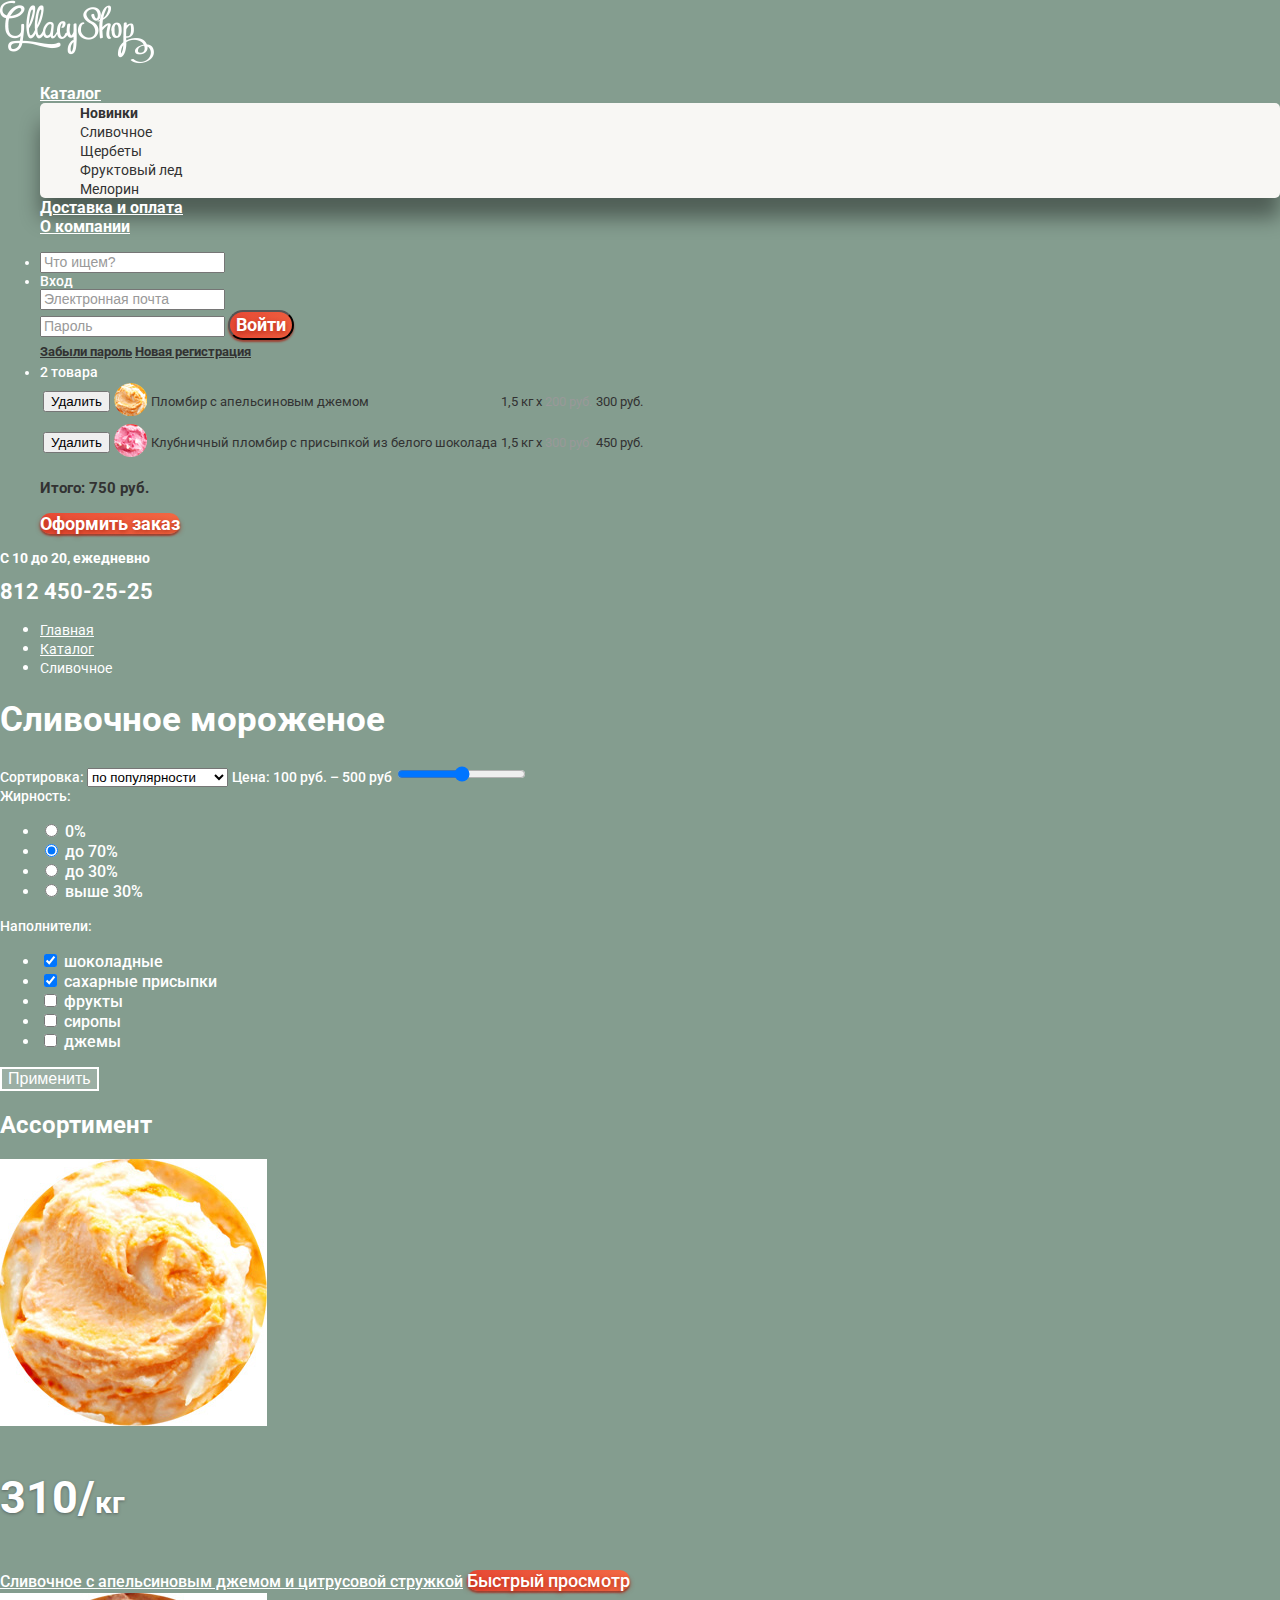
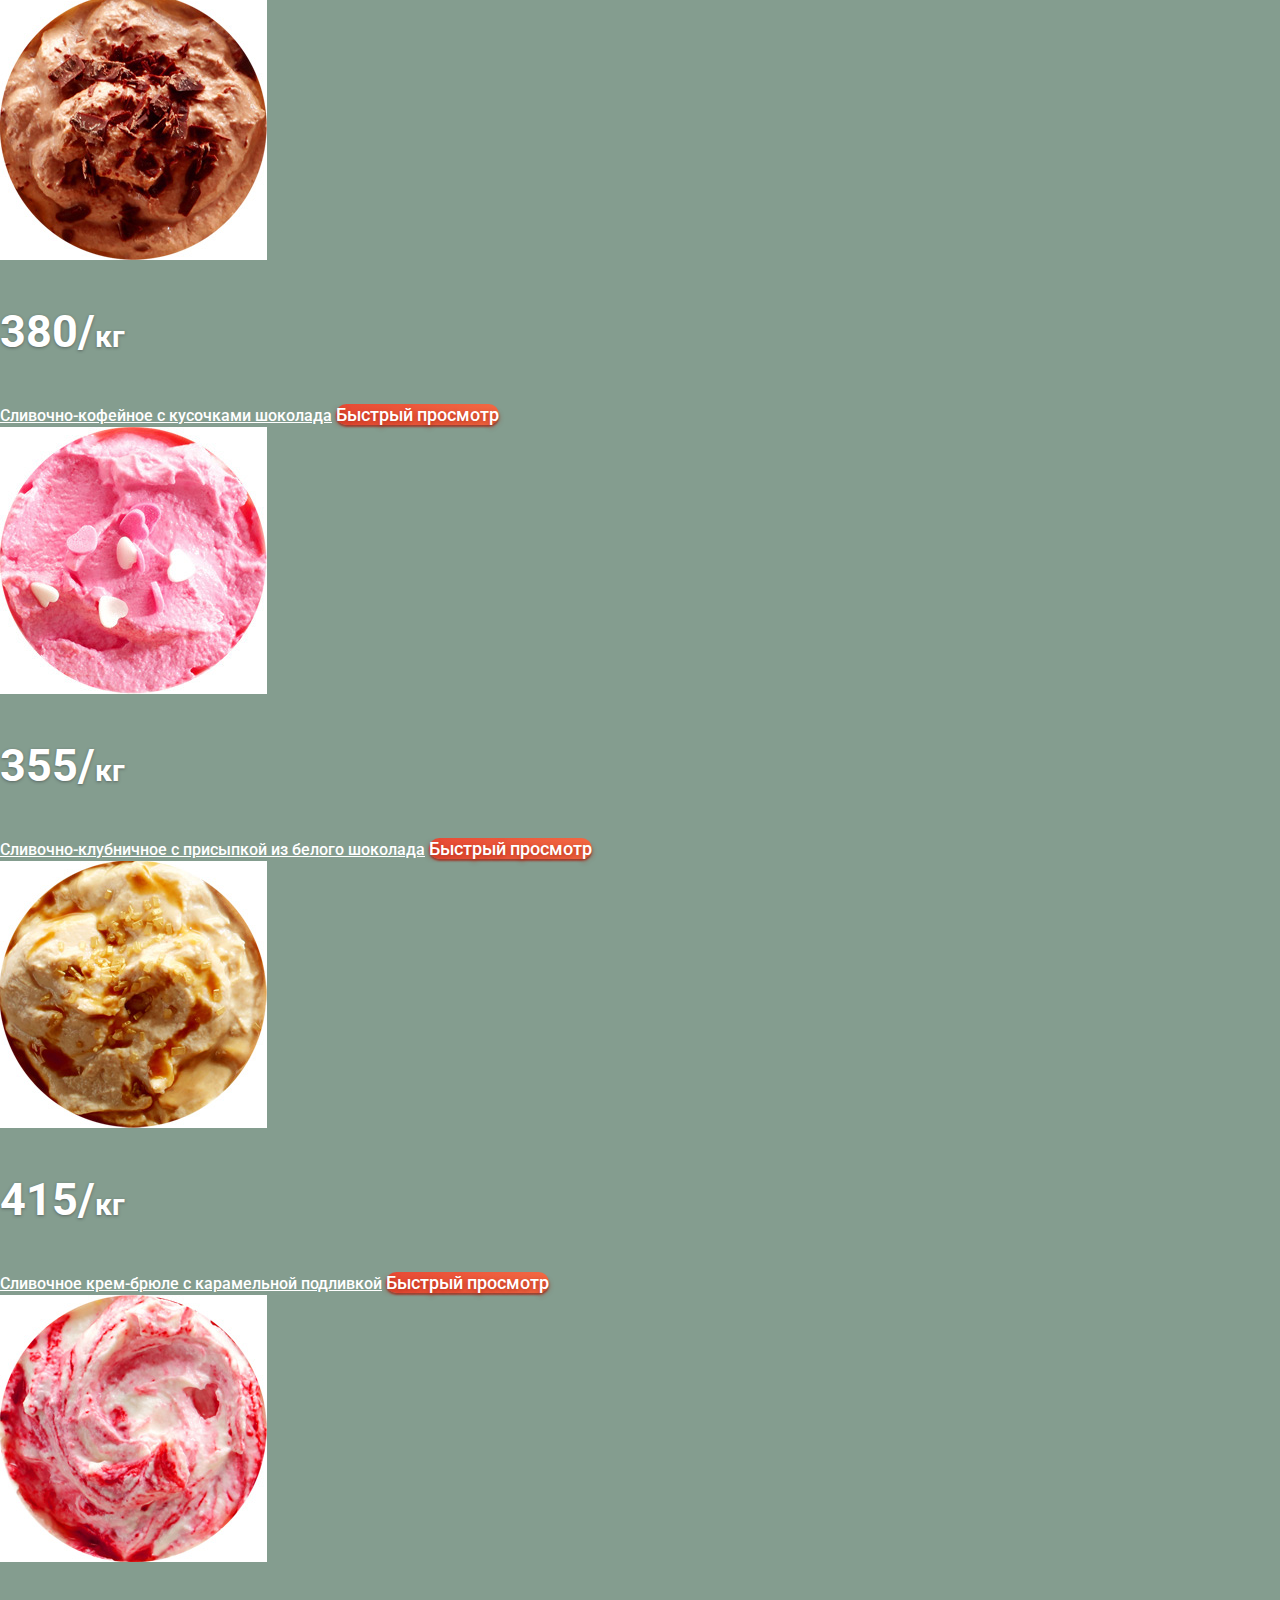
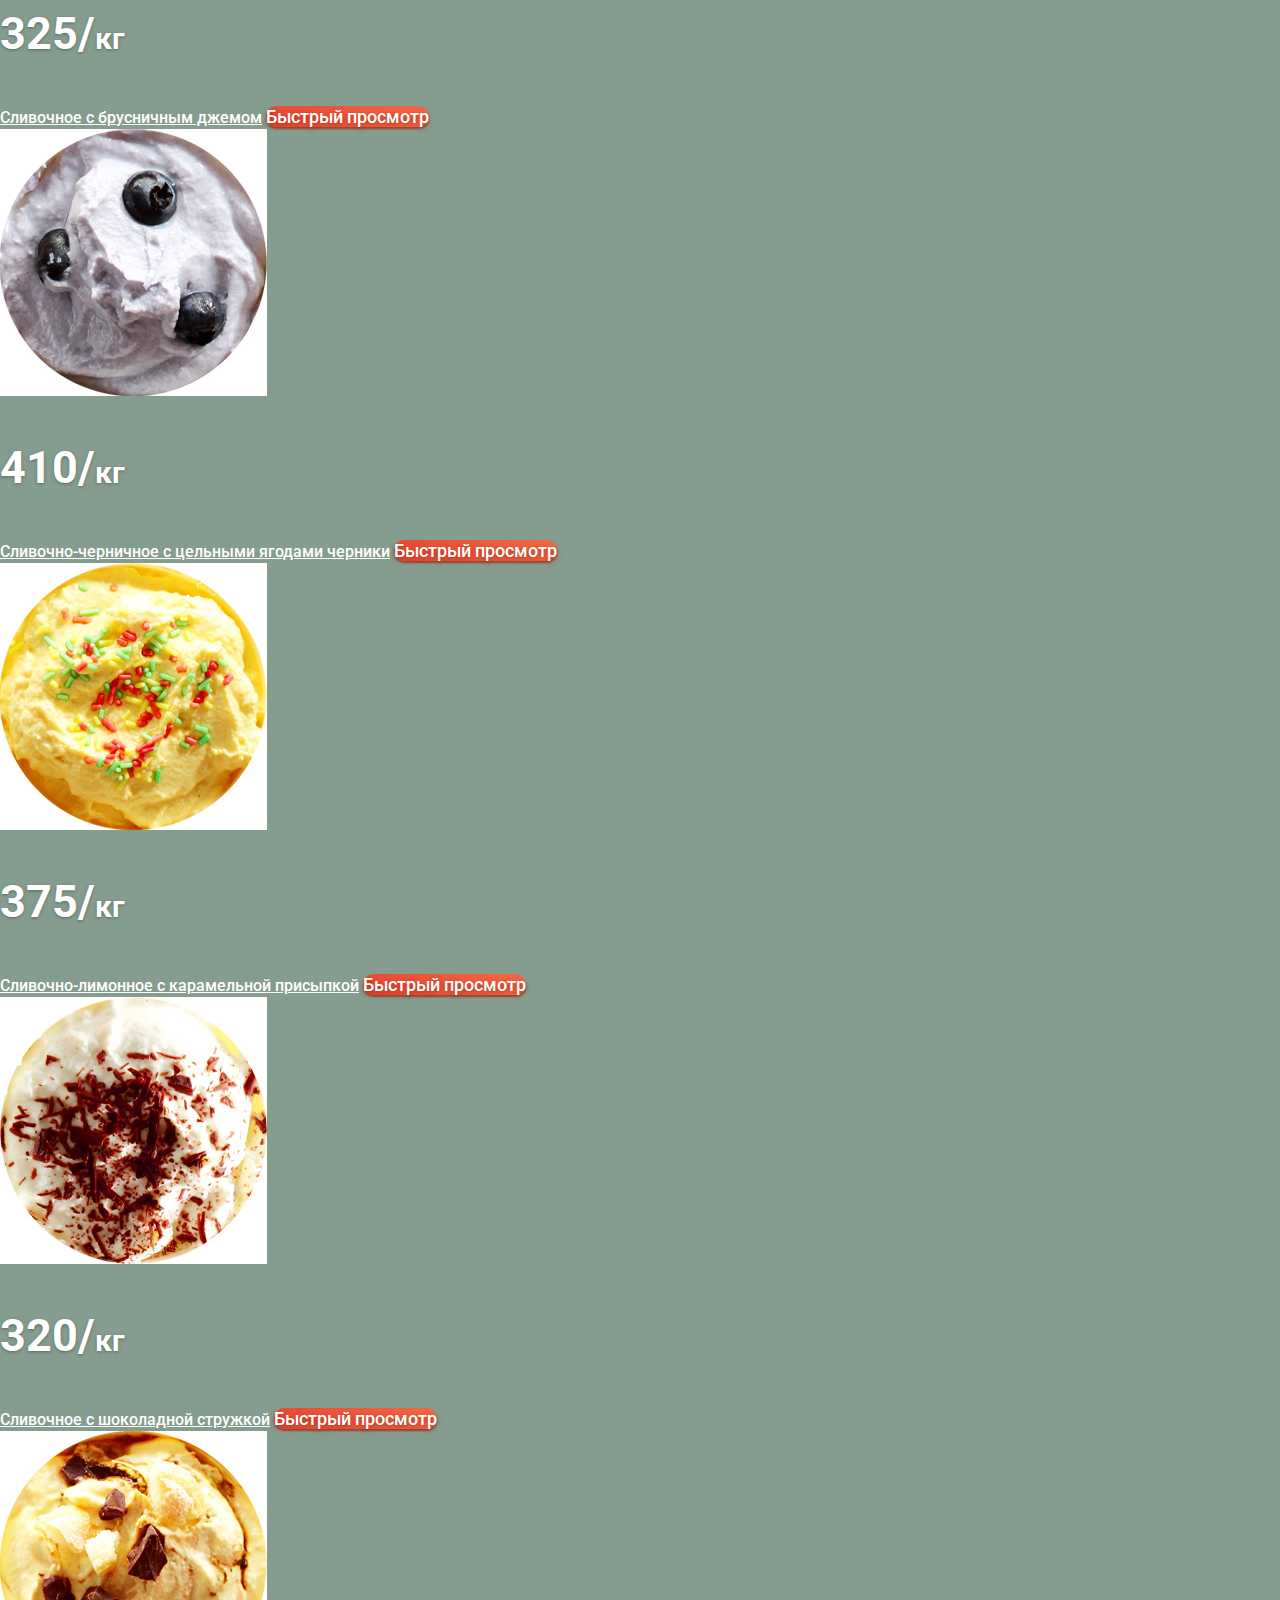
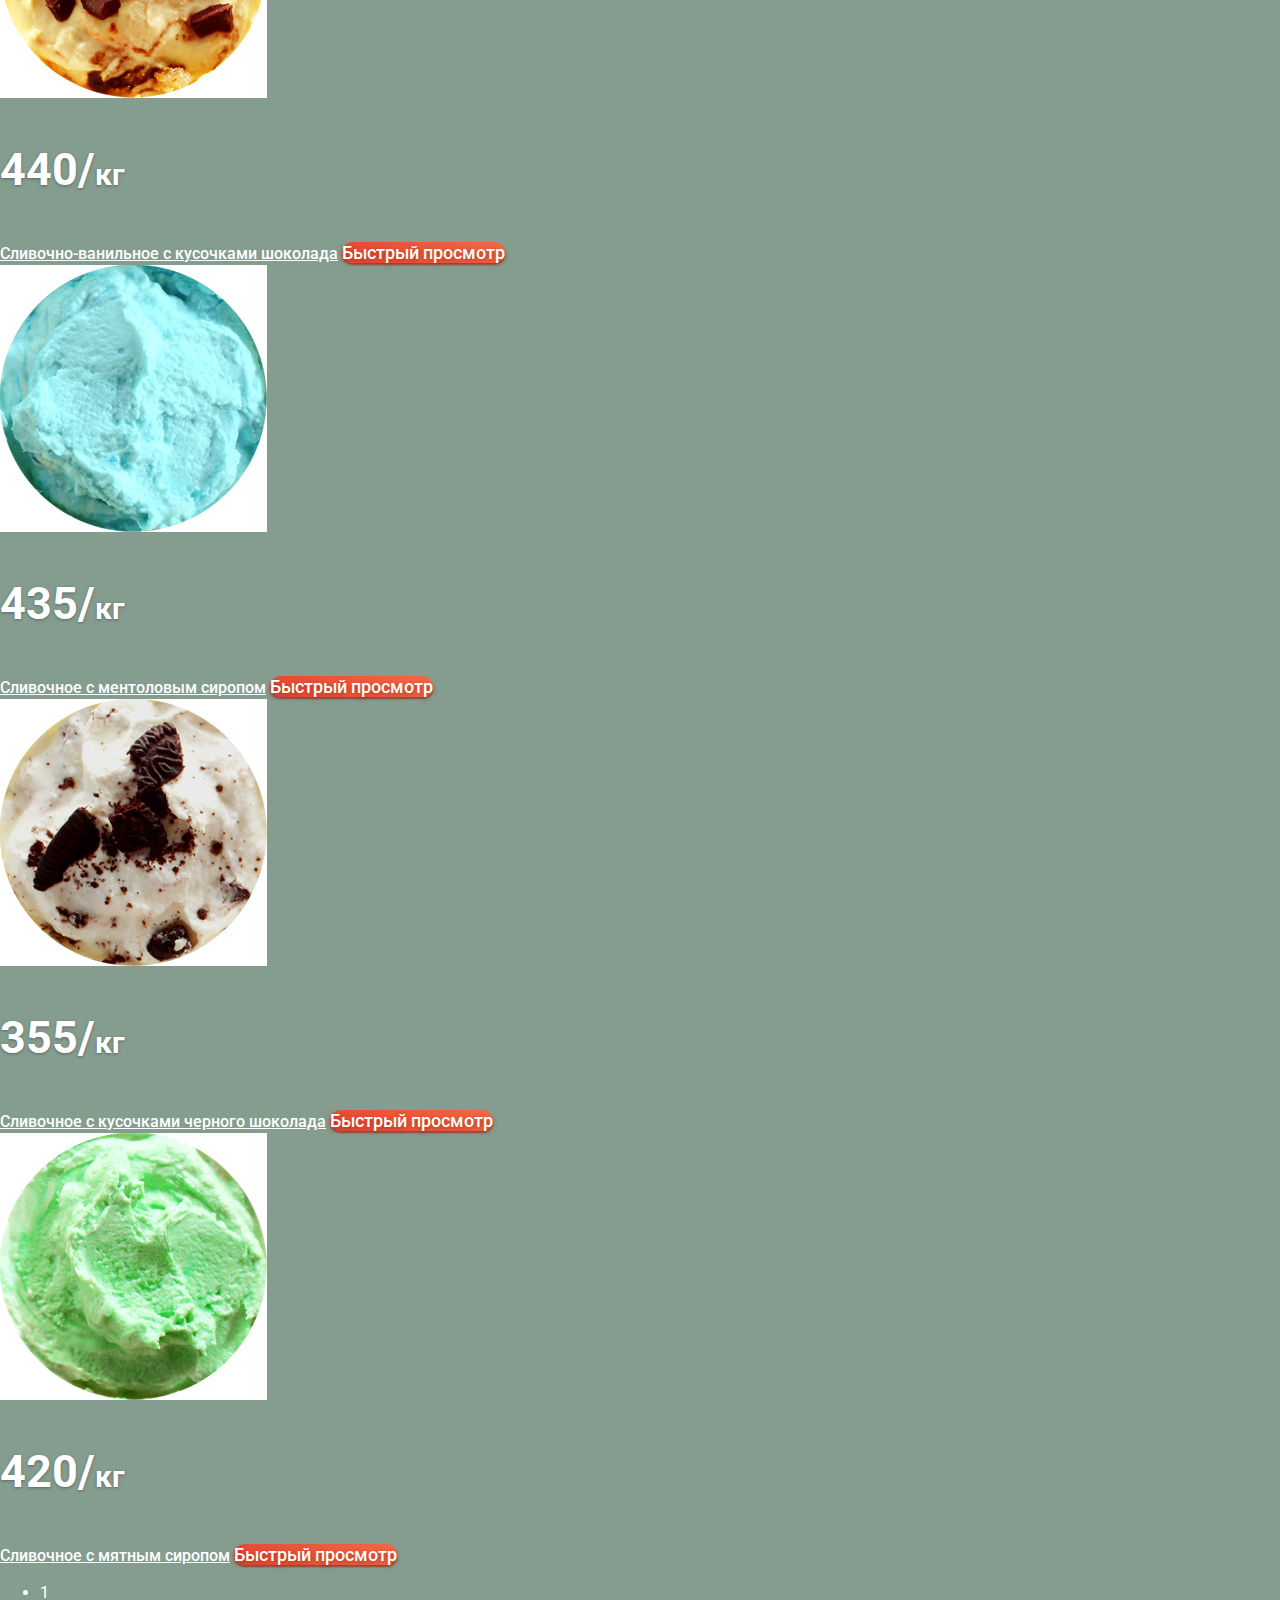
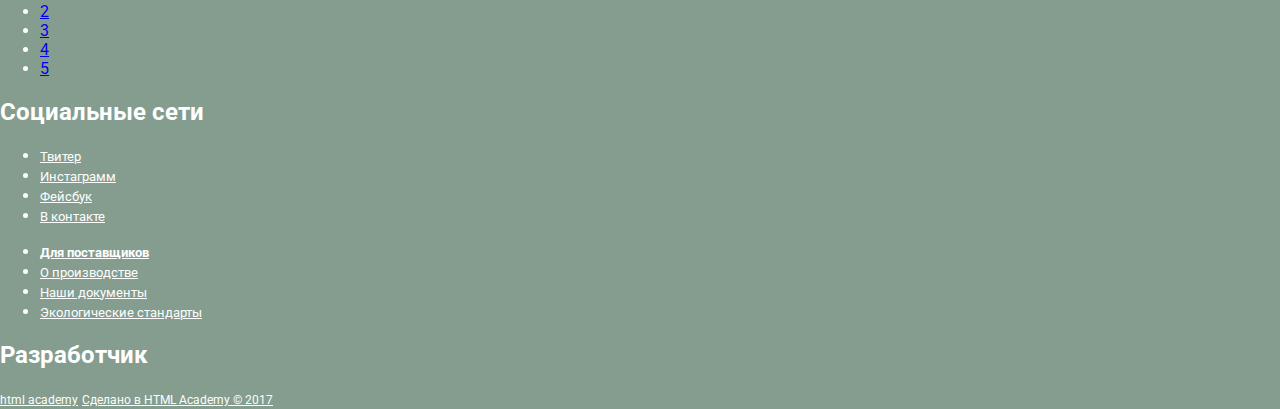
==== catalog.html @ 36f86e3e "Исправления по шрифтам" ====
<!DOCTYPE html>
<html lang="ru">
  <head>
    <meta charset="utf-8">
    <title>HTML Academy: Глейси</title>
    <link href="https://fonts.googleapis.com/css?family=Roboto:400,500,700" rel="stylesheet">
    <link href="css/normalize.css" rel="stylesheet">
    <link href="css/style.css" rel="stylesheet">
    
  </head>
  <body>
      <header class="main-header">
        <nav class="main-navigation">
            <a class="main-header-logo">
                <img src="img/logo_.png" width="154" height="64" alt="Логотип магазина мороженого Глэйси">
            </a>         
                    <ul class="site-navigation">
                        <li>
                            <a href="#" class="site-navigation-catalog-name">Каталог</a>
                            <ul class="site-navigation-catalog">
                                <li><a href="novelties.html">Новинки</a></li>
                                <li><a href="catalog.html">Сливочное</a></li>
                                <li><a href="scherbet.html">Щербеты</a></li>
                                <li><a href="fruit_ice.html">Фруктовый лед</a></li>
                                <li><a href="melorin.html">Мелорин</a></li>
                            </ul>
                        </li>
                        <li><a href="shipping_payment.html">Доставка и оплата</a></li>
                        <li><a href="about_us.html">О компании</a></li>  
                    </ul>
                    <ul class="user-navigation">
                        <li>                            
                          <span class="visually-hidden">Поиск</span>
                          <form method="get">
                           <input type="search" name="search" class="search user-navigation-pop-up" placeholder="Что ищем?">
                          </form>
                        </li>
                        <li>
                            <a href="entrance.html" class="login-link">Вход</a>
                            <form>
                                <input type="text" name="e-mail" placeholder="Электронная почта">
                                <br>
                                <input name="pass" type="password" placeholder="Пароль">
                                <button type="submit" class="button-entrance button-background">Войти</button> 
                            </form>
                            <div class="difficulty">
                            <a href="forgot_password.html">Забыли пароль</a>
                            <a href="new_register.html">Новая регистрация</a>
                            </div>
                        </li>
                        <li>
                            <span class="visually-hidden">Корзина</span>
                            <a href="basket.html" class="basket">2 товара</a>
                            <div class="basket-with-goods">
                                <table>
                                    <tr>
                                        <td>
                                           <button type="submit">Удалить</button> 
                                        </td>
                                        <td>
                                           <img src="img/ice_cream_in_basket_1.png" width="33" height="33"> 
                                        </td>
                                        <td>
                                            Пломбир с апельсиновым джемом
                                        </td>
                                        <td>
                                            1,5 кг х <span>200 руб.</span>
                                        </td>
                                        <td>
                                            300 руб.
                                        </td>
                                    </tr>
                                    <tr>
                                        <td>
                                           <button type="submit">Удалить</button> 
                                        </td>
                                        <td>
                                           <img src="img/ice_cream_in_basket_2_.png" width="33" height="33"> 
                                        </td>
                                        <td>
                                            Клубничный пломбир с присыпкой из белого шоколада
                                        </td>
                                        <td>
                                            1,5 кг х <span>300 руб</span>
                                        </td>
                                        <td>
                                            450 руб.
                                        </td>
                                    </tr>
                                </table>
                                <p>Итого: 750 руб.</p>
                                <a href="checkout.html" class="button-background">Оформить заказ</a>
                            </div>
                        </li>      
                    </ul>     
        </nav>
          
          <div class="header-info">
          <span class="visually-hidden">График работы и контактный телефон</span>
          <p>С 10 до 20, ежедневно</p>
          <a href="tel:+781245025258">812 450-25-25</a>
          </div>
      </header>
      
      <main>
          <div class="breadcrumbs">
              <ul>                  
                  <li><a href="index.html">Главная</a></li>
                  <li><a href="">Каталог</a></li>
                  <li><div class="link-current">Сливочное</div></li>
              </ul>                           
          </div>
          <h1>Сливочное мороженое</h1>
          <span class="visually-hidden">Ваши предпочтения</span>
          
              <form class="preferenses" method="get">
                  <label for="sorting">
                     Сортировка:          
                  </label>
                  <select id="sorting" name="sorting">
                      <option value="opularity">по популярности</option>
                      <option value="cheap_first">сначала недорогие</option>
                      <option value="exp_first">сначала дорогие</option>
                      <option value="fatness">по жирности</option>                     
                  </select>
                  
                  <label for="price">
                      Цена: 100 руб. – 500 руб
                  </label>
                      <input type="range" name="price" id="price" min="100" max="500" step="5">
                  <div class="range-control"></div>
                                    
                  <label for="fat">Жирность:</label>
                  <ul>
                      <li>
                        <input type="radio" name="fat" id="fat-0">
                        <label for="fat-0">0%</label>
                      </li>
                      <li>
                        <input type="radio" name="fat" id="fat-70" checked>
                        <label for="fat-70">до 70%</label>
                      </li>
                      <li>
                        <input type="radio" name="fat" id="fat-before30">
                        <label for="fat-before30">до 30%</label>                       
                      </li>
                      <li>
                        <input type="radio" name="fat" id="fat-after30">
                        <label for="fat-after30">выше 30%</label>                    
                      </li>
                  </ul>
                  
                  <label><span>Наполнители:</span>
                  <ul>
                      <li>
                          <input type="checkbox" name="chocolad" id="filter-chocolad" checked>
                          <label for="filter-chocolad">шоколадные</label>
                      </li>
                      <li>
                          <input type="checkbox" name="sugar" id="filter-sugar" checked>
                          <label for="filter-sugar">сахарные присыпки</label>
                      </li>
                      <li>
                          <input type="checkbox" name="fruit" id="filter-fruit">
                          <label for="filter-fruit">фрукты</label>
                      </li>
                      <li>
                          <input type="checkbox" name="syrup" id="filter-syrup">
                          <label for="filter-syrup">сиропы</label>
                      </li>
                      <li>
                          <input type="checkbox" name="jam" id="filter-jam">
                          <label for="filter-jam">джемы</label>
                      </li>
                  </ul>
                </label>
                  <button type="submit">Применить</button>
              </form>           
            
          
          <section class="range">
      <h2>Ассортимент</h2>
          <div class="icecream">              
              <img src="img/1_vanilla_ice_cream.jpg" width="267" height="267">        
              <p>310/<span>кг</span></p>
              <a href="vanilla_ice_cream_full.html">Сливочное с апельсиновым джемом и цитрусовой стружкой</a>
              <a href="vanilla_ice_cream.html"class="button-background">Быстрый просмотр</a>
          </div>
          <div class="icecream">              
              <img src="img/2_coffee_ice_cream.jpg" width="267" height="267">
              <p>380/<span>кг</span></p>
              <a href="coffee_ice_cream_full.html">Сливочно-кофейное с кусочками шоколада</a>
              <a href="coffee_ice_cream.html"class="button-background">Быстрый просмотр</a>
          </div>          
          <div class="icecream">              
              <img src="img/3_strawberry_ice_cream_.jpg" width="267" height="267">
              <p>355/<span>кг</span></p>
              <a href="strawberry_ice_cream_full.html">Сливочно-клубничное с присыпкой из белого шоколада</a>
              <a href="strawberry_ice_cream.html"class="button-background">Быстрый просмотр</a>
          </div>
          <div class="icecream">              
              <img src="img/4_creme_brulee_ice_cream.jpg" width="267" height="267">
              <p>415/<span>кг</span></p>
              <a href="creme_brulee_ice_cream_full.html">Сливочное крем-брюле с карамельной подливкой</a>
              <a href="creme_brulee_ice_cream.html"class="button-background">Быстрый просмотр</a>
          </div> 
          <div class="icecream">              
              <img src="img/5_cranberry_ice_cream.jpg" width="267" height="267">
              <p>325/<span>кг</span></p>
              <a href="cranberry_ice_cream_full.html">Сливочное с брусничным джемом</a>
              <a href="cranberry_ice_cream.html"class="button-background">Быстрый просмотр</a>
          </div>
          <div class="icecream">
              <img src="img/6_blueberry_ice_cream.jpg" width="267" height="267">
              <p>410/<span>кг</span></p>
              <a href="blueberry_ice_cream_full.html">Сливочно-черничное с цельными ягодами черники</a>
              <a href="blueberry_ice_cream.html"class="button-background">Быстрый просмотр</a>
          </div>
          <div class="icecream">
              <img src="img/7_lemon_ice_cream.jpg" width="267" height="267"> 
              <p>375/<span>кг</span></p>
              <a href="lemon_ice_cream_full.html">Сливочно-лимонное с карамельной присыпкой</a>
              <a href="lemon_ice_cream.html"class="button-background">Быстрый просмотр</a>
          </div>
          <div class="icecream">
              <img src="img/8_creamy_chocolate_ice_cream.jpg" width="267" height="267"> 
              <p>320/<span>кг</span></p>
              <a href="creamy_chocolate_ice_cream_full.html">Сливочное с шоколадной стружкой</a>
              <a href="creamy_chocolate_ice_cream.html"class="button-background">Быстрый просмотр</a>
          </div>
          <div class="icecream">
              <img src="img/9_creamy_vanilla_ice_cream.jpg" width="267" height="267"> 
              <p>440/<span>кг</span></p>
              <a href="creamy_vanilla_ice_cream_full.html">Сливочно-ванильное с кусочками шоколада</a>
              <a href="creamy_vanilla_ice_cream.html"class="button-background">Быстрый просмотр</a>
          </div>
          <div class="icecream">
              <img src="img/10_menthol_ice_cream.jpg" width="267" height="267"> 
              <p>435/<span>кг</span></p>
              <a href="menthol_ice_cream_full.html">Сливочноe с ментоловым сиропом</a>
              <a href="menthol_ice_cream.html"class="button-background">Быстрый просмотр</a>
          </div>
          <div class="icecream">
              <img src="img/11_ice_cream_with_bitter_chocolate.jpg" width="267" height="267"> 
              <p>355/<span>кг</span></p>
              <a href="ice_cream_with_bitter_chocolate_full.html">Сливочное с кусочками черного шоколада</a>
              <a href="ice_cream_with_bitter_chocolate.html"class="button-background">Быстрый просмотр</a>
          </div>
          <div class="icecream">
              <img src="img/12_mint_ice-cream.jpg" width="267" height="267"> 
              <p>420/<span>кг</span></p>
              <a href="mint_ice-cream_full.html">Сливочное с мятным сиропом</a>
              <a href="mint_ice-cream.html"class="button-background">Быстрый просмотр</a>
          </div>
     </section>      
              
          <div class="page">
              <ul>
                <li class="page-item page-item-current"><a>1</a></li>
                <li class="page-item"><a href="#">2</a></li>
                <li class="page-item"><a href="#">3</a></li>
                <li class="page-item"><a href="#">4</a></li>
                <li class="page-item"><a href="#">5</a></li>
             </ul>
          </div>      
      </main>
      
      <footer class="main-footer">
          <section class="footer-social">
              <h2>Социальные сети</h2>
              <ul>
                <li><a class="social-button" href="#">Твитер</a></li>
                <li><a class="social-button" href="#">Инстаграмм</a></li>
                <li><a class="social-button" href="#">Фейсбук</a></li>
                <li><a class="social-button" href="#">В контакте</a></li>
                  </ul>
          </section>
          <section class="about-us">
              <h2 class="visually-hidden">О нас</h2>
          <ul>
              <li><a href="for_suppliers.html">Для поставщиков</a></li>
              <li><a href="about_production.html">О производстве</a></li>
              <li><a href="our_documents.html">Наши документы</a></li>
              <li><a href="eco_standards.html">Экологические стандарты</a></li>
          </ul>       
          </section>
          <section class="developer">
              <h2>Разработчик</h2>
          <a href="https://htmlacademy.ru/intensive/htmlcss">html academy</a>
          <a href="https://htmlacademy.ru/intensive/htmlcss">Сделано в HTML Academy © 2017</a>
              </section>
      </footer>
---- css/style.css ----
body {
    margin: 0;
    padding: 0;
    background-color: #849d8f;
    color: #ffffff;
    font-family: Roboto, Arial, sans-serif; 
    font-weight: 400;
}

.visually-hidden {
    position: absolute;
    width: 1px;
    height: 1px;
    margin: -1px;
    border: 0;
    padding: 0;
    clip: rect(0 0 0 0);
    overflow: hidden;
}

.button-background{ /*стилизация кнопок*/
    color: #ffffff;
    font-weight: 700;
    text-decoration: none;
    text-align: center;
    text-shadow: 0 2px 5px rgba(160, 32, 11, 0.76);     
    background-image: linear-gradient( 90deg, rgb(231,74,53) 0%, rgb(242,104,67) 100%);
    box-shadow: 0 2px 2px 0 rgba(172, 16, 0, 0.64);
    border-radius: 30px;
}

.button-background:hover { /*стилизация кнопок при наведении*/    
    text-shadow: 0 2px 5px rgba(160, 32, 11, 0.76);
    background-image: linear-gradient( 90deg, rgb(231,74,53) 0%, rgb(242,104,67) 100%);
    box-shadow: 0 2px 2px 0 rgba(172, 16, 0, 0.004);
}

.button-background:active { /*стилизация кнопок при нажатии*/
    text-shadow: 0 2px 5px rgba(160, 32, 11, 0.76);
    background-image: linear-gradient( 90deg, rgb(242,104,67) 0%, rgb(231,74,53) 100%);    
    box-shadow: inset 0 2px 2px 0 rgba(148, 39, 24, 0.004);
}

.site-navigation > li > a {/*стилизация Каталог Доставка О компании*/
    font-size: 16px;
    line-height: 18px;
    color: #ffffff;
    font-family: Roboto, Arial, sans-serif;
    font-weight: 700;
}

.site-navigation,
.site-navigation-catalog
{
    list-style-type: none;
}

.site-navigation-catalog-name:hover {
    background-color: rgb(247, 246, 243);
    background-size: 87px 32px;
    color: #323232;     
}

.site-navigation-catalog-name:active {
    background-color: rgba(248, 247, 244, 0.988);
    box-shadow: inset 0px 2px 1px 0px rgba(105, 105, 105, 0.004);
    color: #323232;    
}

/*стилизация при нахождении на текущей странице .site-navigation-catalog-name:visited {
    background-color: rgb(208, 112, 88);
    width: 87px;
    height: 32px;
    color: #ffffff;
}*/

.site-navigation-catalog {
    border-radius: 5px;
    background-color: rgb(248, 247, 244);
    box-shadow: 0px 20px 20px 0px rgba(0, 0, 0, 0.4);
    background-size: 143px 171px;
}

.site-navigation-catalog li:first-of-type a {
    font-size: 14px;
    line-height: 16px;
    color: #323232;
    font-weight: 700;
    text-decoration: none;
    font-family: Roboto, Arial, sans-serif;
    background-size: 143px 28px;
}

.site-navigation-catalog li:not(:first-of-type) a {
    font-size: 14px;
    line-height: 16px;
    color: #323232;
    font-weight: 400;
    text-decoration: none;
    font-family: Roboto, Arial, sans-serif;
    background-size: 143px 28px;
}

.site-navigation-catalog a:hover{
  background-color: #fbded7;
}

.site-navigation-catalog a:active{
  background-color: #f6b5a5;
}

.site-navigation-catalog a:visited{
  background-color: #d07058;
}

.user-navigation {
    font-size: 14px;
    line-height: 16px;
    font-weight: 500; 
    font-family: Roboto, Arial, sans-serif;
}

.user-navigation a{
    font-size: 14px;
    line-height: 16px;
    font-weight: 500;    
    color: #ffffff;
    text-decoration: none;
    font-family: Roboto, Arial, sans-serif;
}

.user-navigation input::-webkit-input-placeholder {
    font-size: 14px;
    line-height: 24px;
    color: #999999;
    font-weight: 400;
}

.search:hover {
    border-radius: 50%;
    background-color: rgb(248, 247, 244);
    background-size: 33px 33px;
}

.login-link:hover {
    background-color: rgb(248, 247, 244);
    background-size: 93px 32px;
    color: #323232;
}

.button-entrance {
    background-size: 100px 44px;    
    font-weight: 700;
    font-family: Roboto, Arial, sans-serif; 
    font-size: 18px;
    line-height: 24px;
}

.difficulty a {
    font-family: Roboto, Arial, sans-serif; 
    font-size: 13px;
    line-height: 24px;
    text-decoration: underline;
    color: #323232;
    font-weight: 700;
}

.basket {
    font-size: 14px;
    line-height: 16px;
    color: #323232;
    text-decoration: none;
    font-weight: 500;
}

.basket-with-goods {
    font-size: 13px;
    line-height: 16px;
    color: #323232;    
    font-weight: 400;
}

.basket-with-goods span {
    color: #999999;
}

.basket-with-goods p {
    font-size: 15px;
    line-height: 18px;
    color: #323232;    
    font-weight: 700;
}

.basket-with-goods a {
    font-size: 18px;
    line-height: 24px; 
    font-weight: 700;
}
    
.header-info p {
    font-size: 14px;
    line-height: 16px;
    font-weight: 700;
}

.header-info a{
    font-size: 22px;
    line-height: 24px;
    color: #ffffff;
    text-decoration: none;
    font-weight: 700;
}

.slider p{
    font-size: 60px;
    line-height: 60px;
    font-weight: 700;
}

.slider a {
    font-size: 32px;
    line-height: 44px;
    background-size: 280px 64px;  
    font-weight: 700;
}

.action h2 {
    font-size: 35px;
    line-height: 41px;
    font-weight: 700;
}

.action p {
    font-size: 18px;
    line-height: 22px;
    font-weight: 700;
}

.action-first a {
    font-size: 18px;
    line-height: 24px;
    background-size: 165px 46px;
    font-weight: 700;
}

.action-second a{
    font-size: 18px;
    line-height: 24px;
    background-size: 189px 45px; 
    font-weight: 700;
}

.icecream p{
    font-size: 45px;
    line-height: 45px;
    color: rgb(255, 255, 255);    
    text-align: left;
    text-shadow: 0px 1px 3px rgba(49, 50, 53, 0.5);
    font-weight: 700;
}

.icecream span {
    font-size: 30px;
}

.icecream a{
    font-size: 16px;
    line-height: 22px;
    color: #ffffff;
    font-weight: 500;
}

.icecream a:last-of-type {
    font-size: 18px;
}

.features h2{
    font-size: 24px;
    line-height: 30px;
    color: #323232;
    font-weight: 500;
}

.features li{
   font-size: 16px;
   line-height: 22px;
   color: #323232;
   font-weight: 400;  
}

.blog h1{
    font-size: 16px;
    line-height: 22px;
    color: #323232;
    font-weight: 500;  
}

.blog a{
    font-size: 24px;
    line-height: 30px;
    color: #323232;
    font-weight: 700;
}

.subscription p{
    font-size: 16px;
    line-height: 22px;
    color: #5a5a5a;
    font-weight: 400;
}

.subscription button{
    font-size: 18px;
    line-height: 24px; 
    background-size: 129px 44px;
    font-weight: 700;
}

.subscription input::-webkit-input-placeholder, 
.modal input::-webkit-input-placeholder {
    font-size: 16px;
    line-height: 24px;
    font-weight: 400;
    color: #999999;
}

.contacts p{
    font-size: 14px;
    line-height: 20px;
    color: #323232;
    font-weight: 400;
}

.contacts b,
.contacts a{
    font-size: 18px;
    line-height: 24px;
    color: #323232;
    text-decoration: none;
}

.contacts a:last-child {
   color: #fefefe; 
   background-size: 252px 44px;
    font-weight: 700;
}

.main-footer a {
    font-size: 13px;
    line-height: 18px;
    color: #fefefe;
    font-weight: 400;
}

.about-us li:first-child a{
    font-weight: 700;
}

.developer a {
    font-size: 12px;
    font-weight: 400;
}

.modal h2 {
    font-size: 24px;
    line-height: 28px;
    color: #323232;
    font-weight: 500;
}

.modal-text {
    font-size: 16px;
    line-height: 24px;
    color: #999999;
    font-weight: 400;
}

.modal button {
    font-size: 18px;
    line-height: 24px;
    background-size: 139px 44px;    
}

.breadcrumbs a {
    font-size: 14px;
    line-height: 16px;
    color: #ffffff;    
    font-weight: 400;
}

.link-current {
    font-size: 14px;
    line-height: 16px;
    font-weight: 400;
}

main h1 {
    font-size: 35px;
    line-height: 41px;
    font-weight: 700;
}

.preferenses {
    font-size: 16px;
    line-height: 18px;
    font-weight: 500;
}

.preferenses > label:not(:last-of-type) {
    font-size: 14px;
    line-height: 16px;
    font-weight: 500;
}

.preferenses label span {
    font-size: 14px;
    line-height: 16px;
    font-weight: 500;
}

.preferenses button {
    font-size: 16px;
    line-height: 18px;
    font-weight: 500;
    color: #ffffff;
    border: 2px solid rgb(255, 255, 255);
    background-color: rgba(255, 255, 255, 0.188);
    background-size: 148px 41px;
}
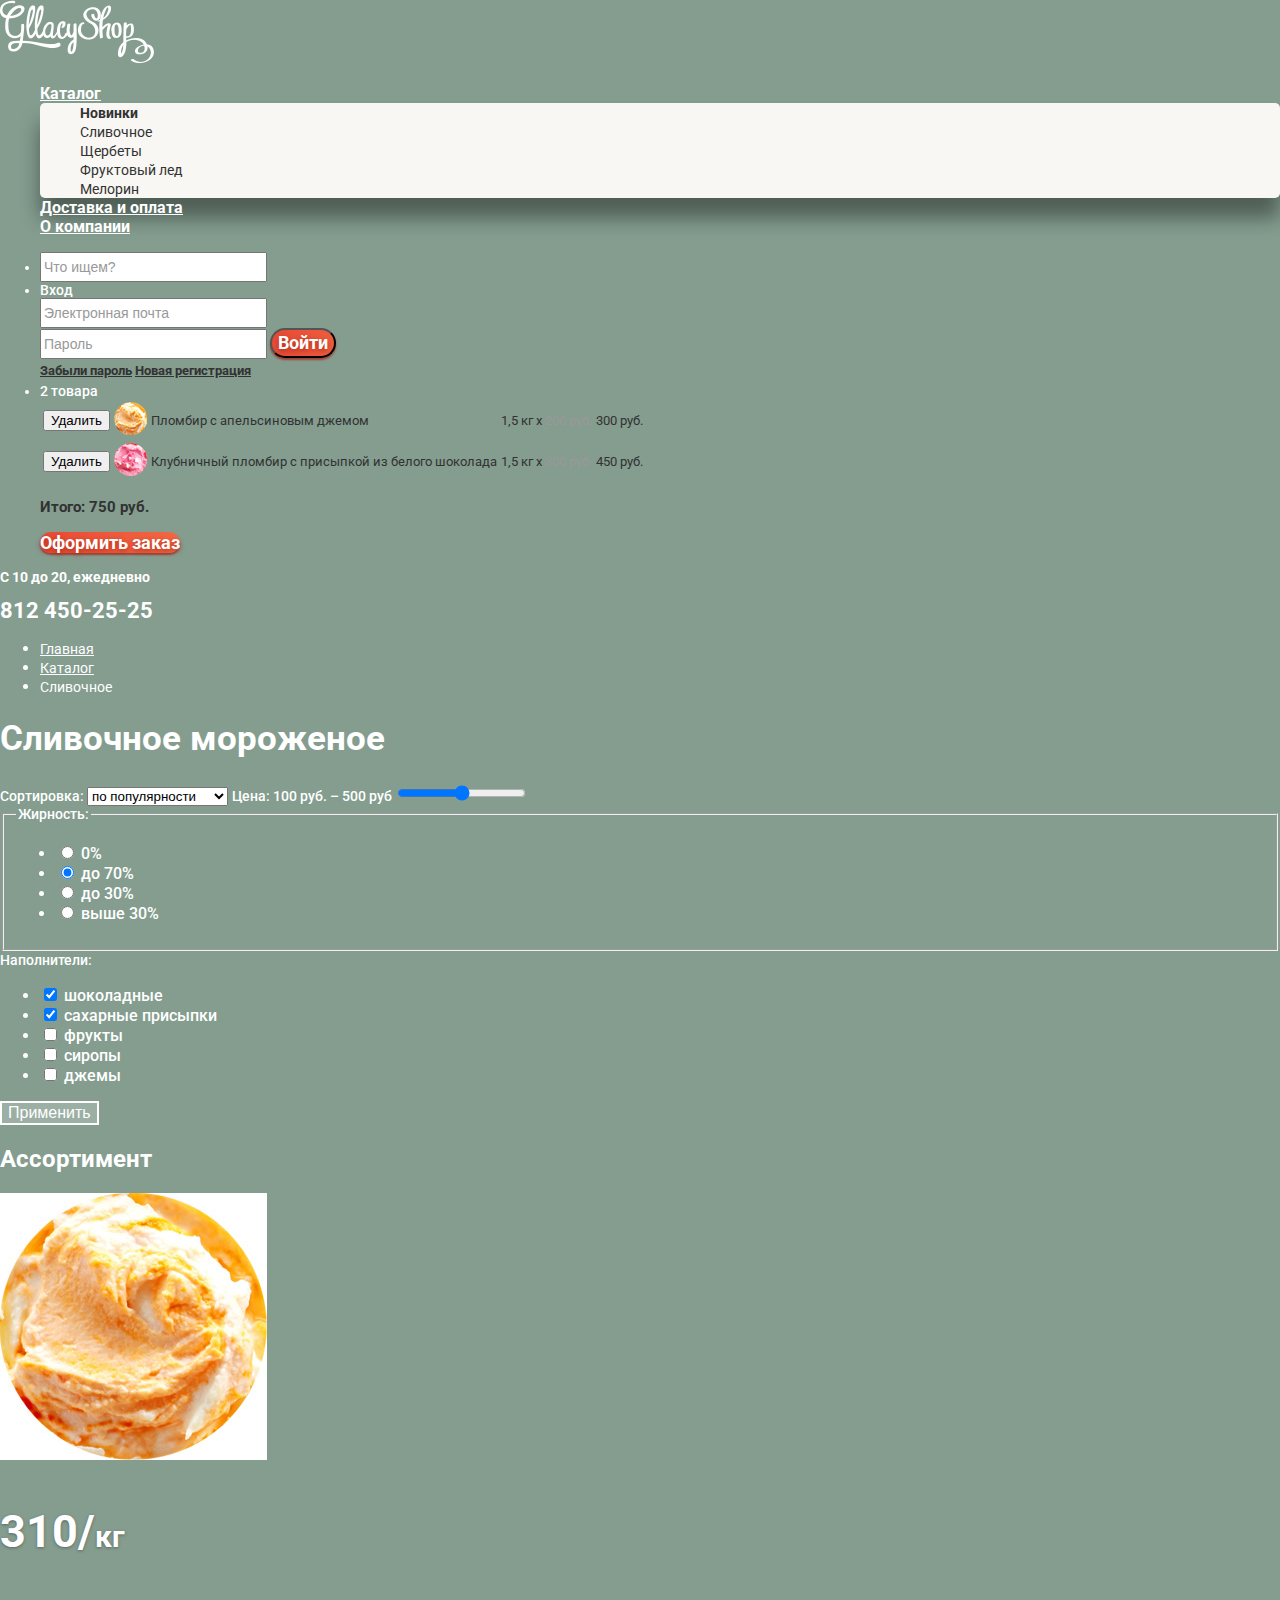
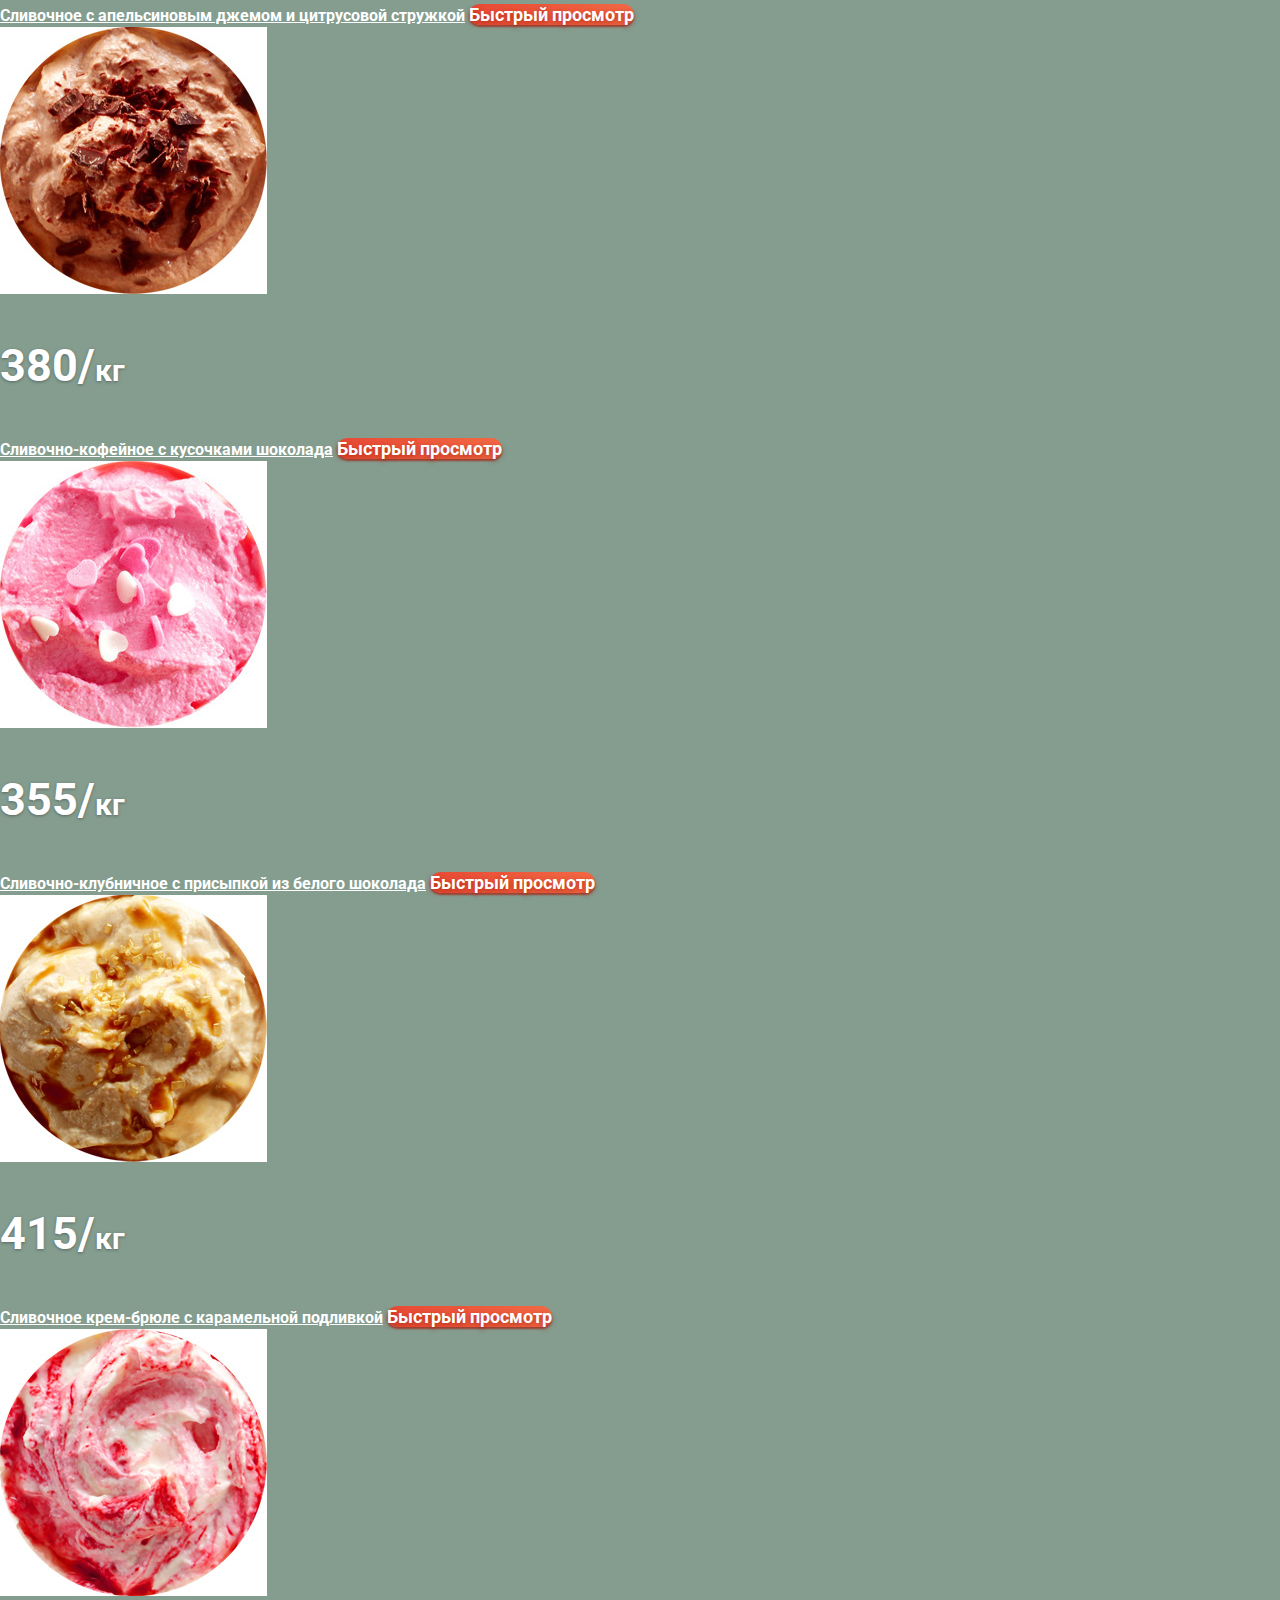
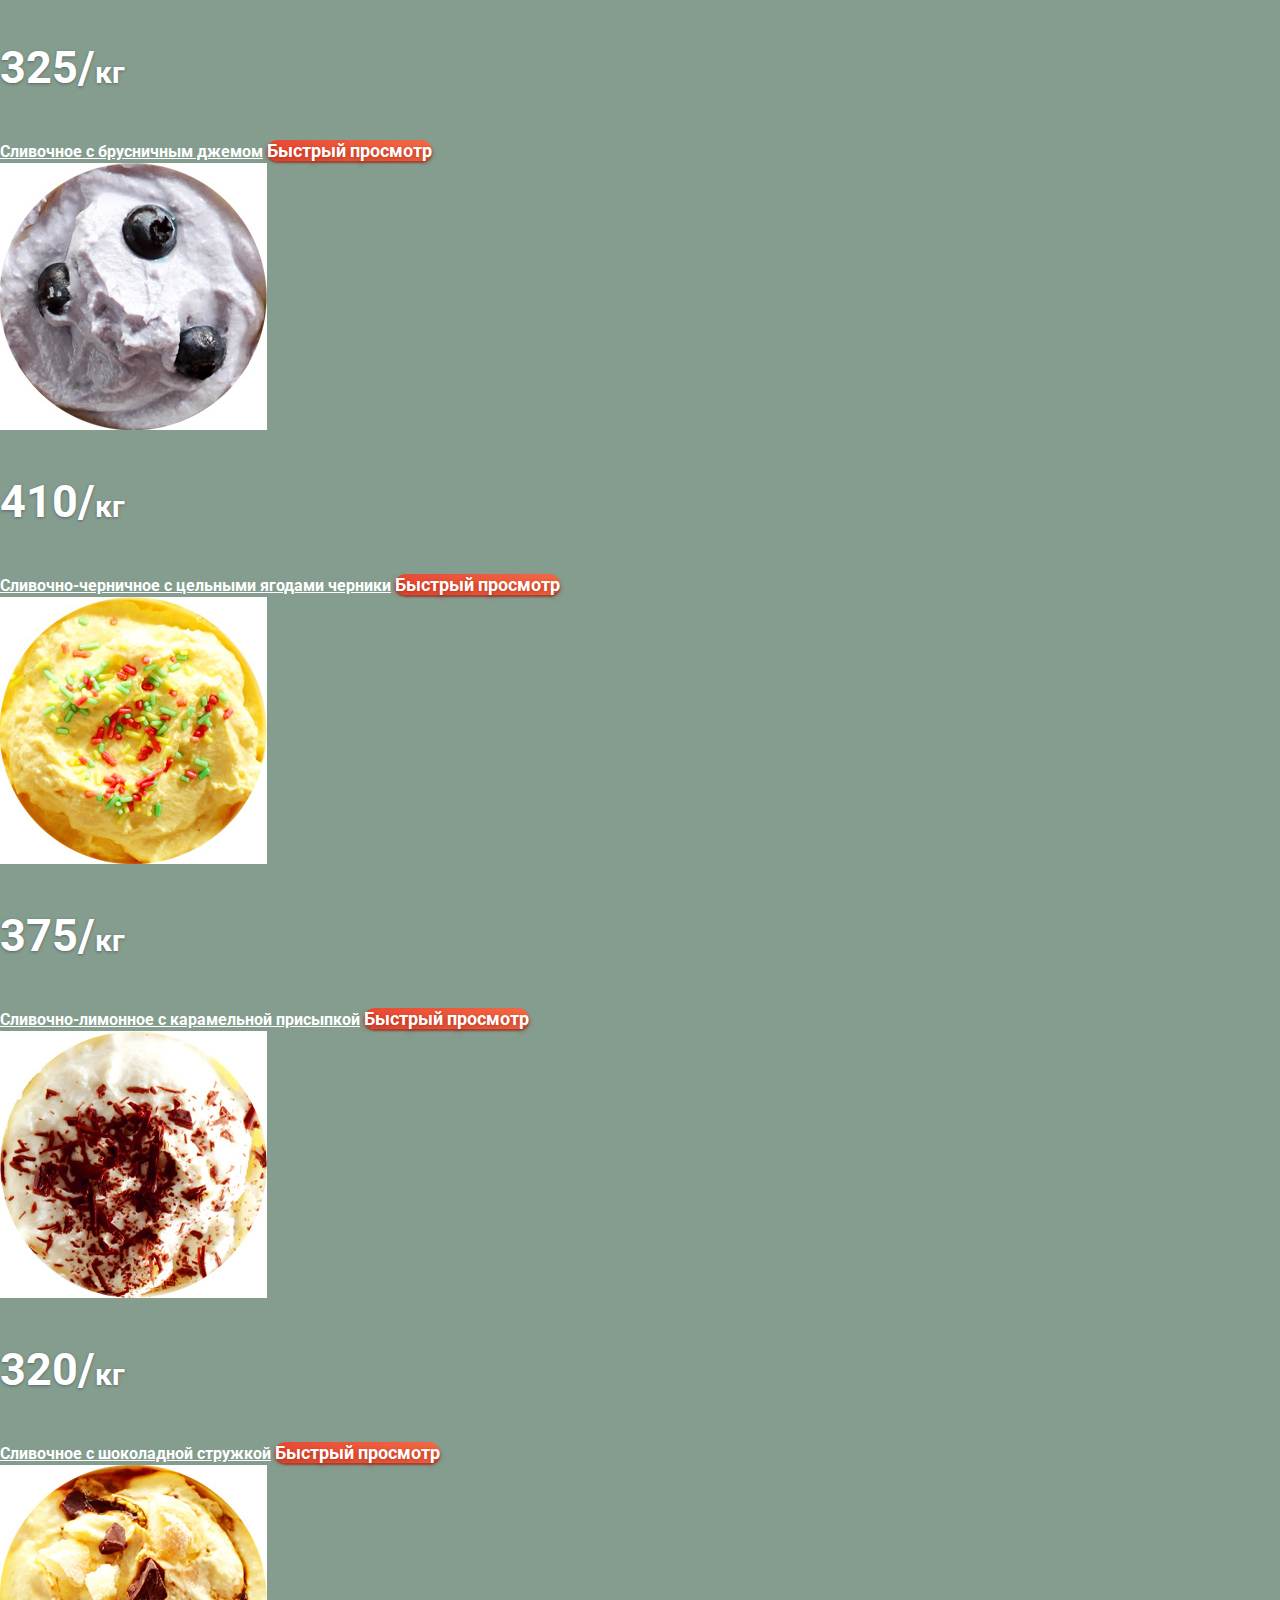
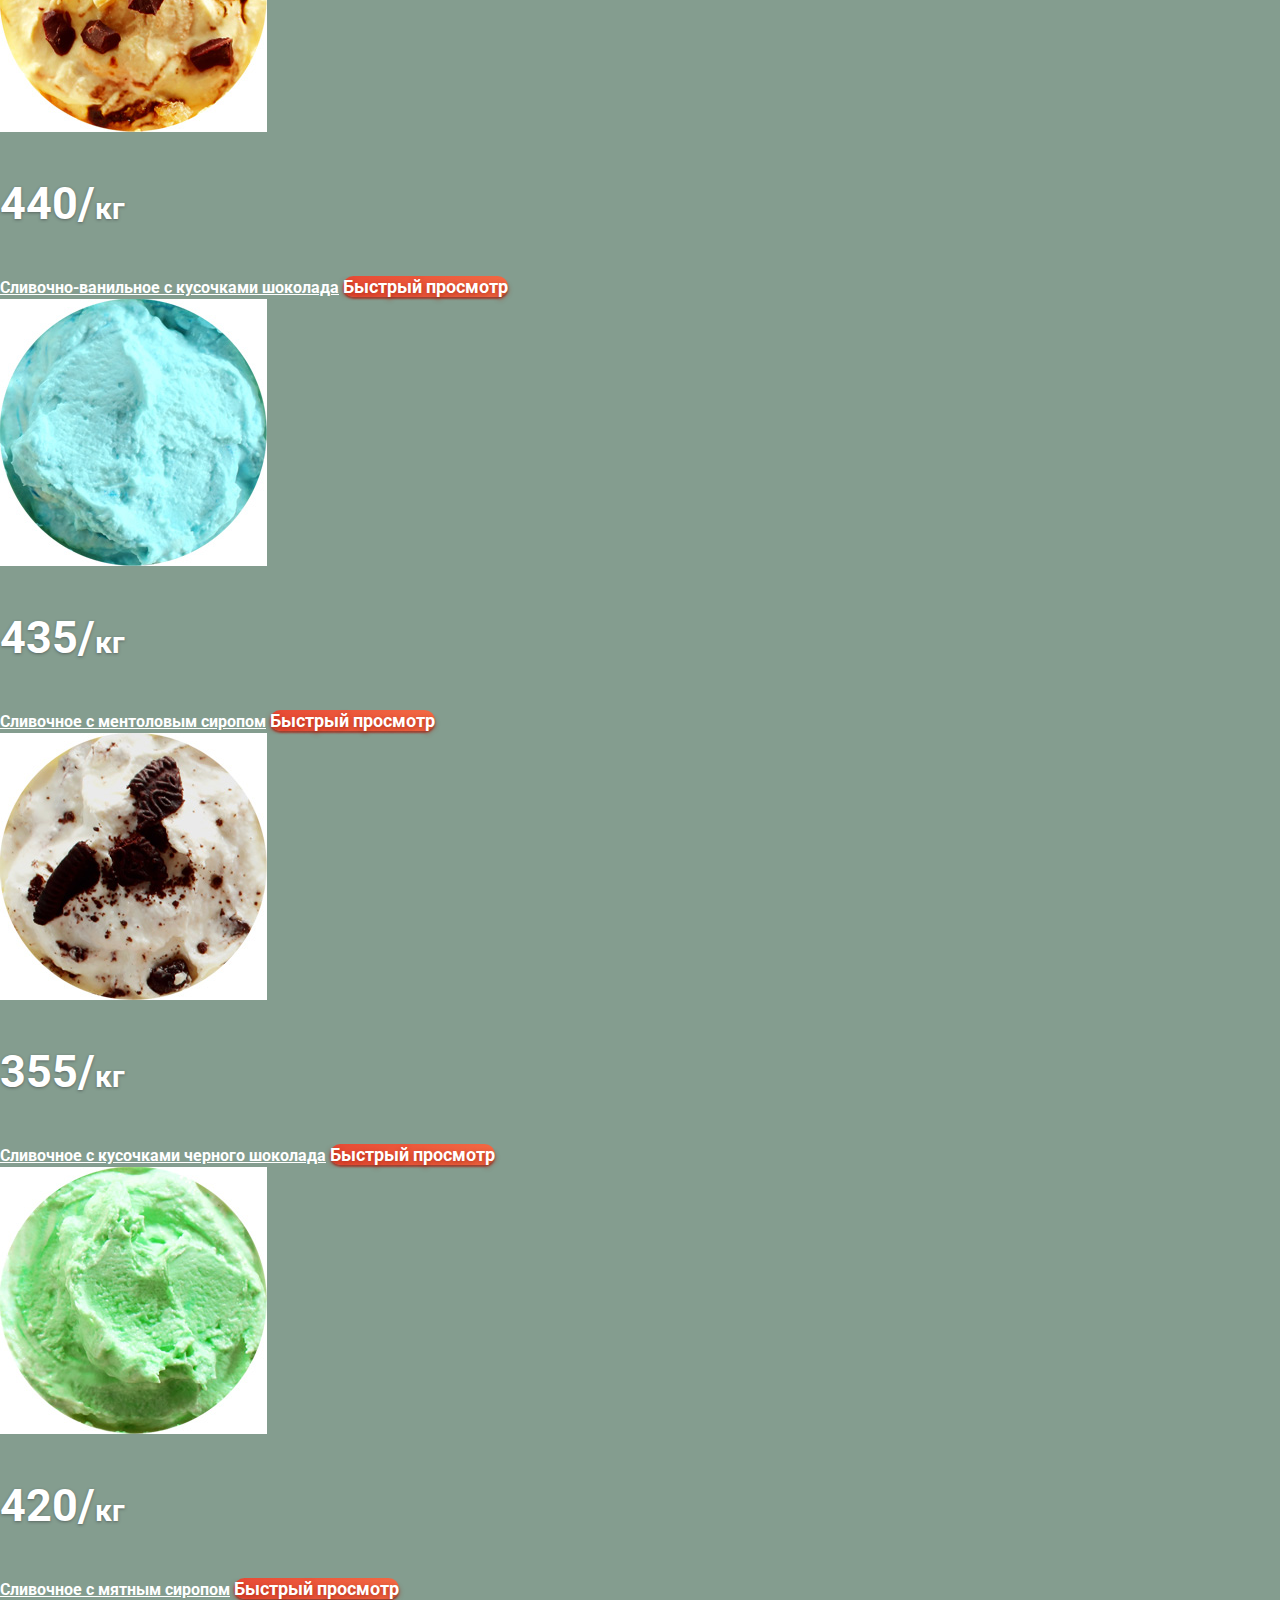
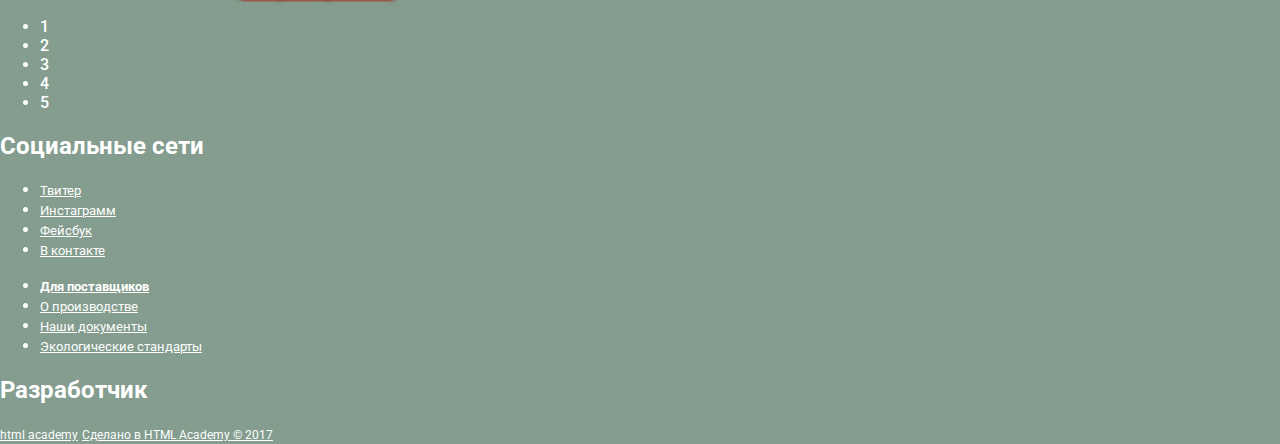
==== commit a261031d: "Исправления по шрифтам 2.0" ====
--- a/catalog.html
+++ b/catalog.html
@@ -130,7 +130,8 @@
                       <input type="range" name="price" id="price" min="100" max="500" step="5">
                   <div class="range-control"></div>
                                     
-                  <label for="fat">Жирность:</label>
+                  <fieldset>
+                  <legend>Жирность:</legend>
                   <ul>
                       <li>
                         <input type="radio" name="fat" id="fat-0">
@@ -149,6 +150,7 @@
                         <label for="fat-after30">выше 30%</label>                    
                       </li>
                   </ul>
+                      </fieldset>
                   
                   <label><span>Наполнители:</span>
                   <ul>
--- a/css/style.css
+++ b/css/style.css
@@ -136,6 +136,16 @@
     font-weight: 400;
 }
 
+.user-navigation input, 
+.subscription input, 
+.modal input {
+    font-size: 16px;
+    line-height: 24px;
+    color: #323232;
+    font-weight: 700;
+}
+
+
 .search:hover {
     border-radius: 50%;
     background-color: rgb(248, 247, 244);
@@ -267,7 +277,7 @@
     font-size: 16px;
     line-height: 22px;
     color: #ffffff;
-    font-weight: 500;
+    font-weight: 700;
 }
 
 .icecream a:last-of-type {
@@ -337,6 +347,7 @@
     line-height: 24px;
     color: #323232;
     text-decoration: none;
+    font-size: 700;
 }
 
 .contacts a:last-child {
@@ -406,18 +417,15 @@
     font-weight: 500;
 }
 
-.preferenses > label:not(:last-of-type) {
-    font-size: 14px;
-    line-height: 16px;
-    font-weight: 500;
-}
-
-.preferenses label span {
-    font-size: 14px;
-    line-height: 16px;
-    font-weight: 500;
-}
-
+.preferenses > label:not(:last-of-type),
+.preferenses label span,
+.preferenses fieldset legend {
+    font-size: 14px;
+    line-height: 16px;
+    font-weight: 500;
+}
+
+ 
 .preferenses button {
     font-size: 16px;
     line-height: 18px;
@@ -426,4 +434,27 @@
     border: 2px solid rgb(255, 255, 255);
     background-color: rgba(255, 255, 255, 0.188);
     background-size: 148px 41px;
+}
+
+.page a {
+    font-size: 16px;
+    line-height: 18px;
+    color: #ffffff;    
+    font-weight: 500;
+    text-decoration: none;
+}
+
+.page a:hover {
+    border-radius: 50%;
+    background-color: rgb(255, 255, 255);
+    opacity: 0.2;
+    background-size: 27px 26px;
+}
+
+.page a:active {
+    color: #353535;  
+    border-radius: 50%;
+    background-color: rgb(255, 255, 255);
+    opacity: 0.2;
+    background-size: 27px 26px;
 }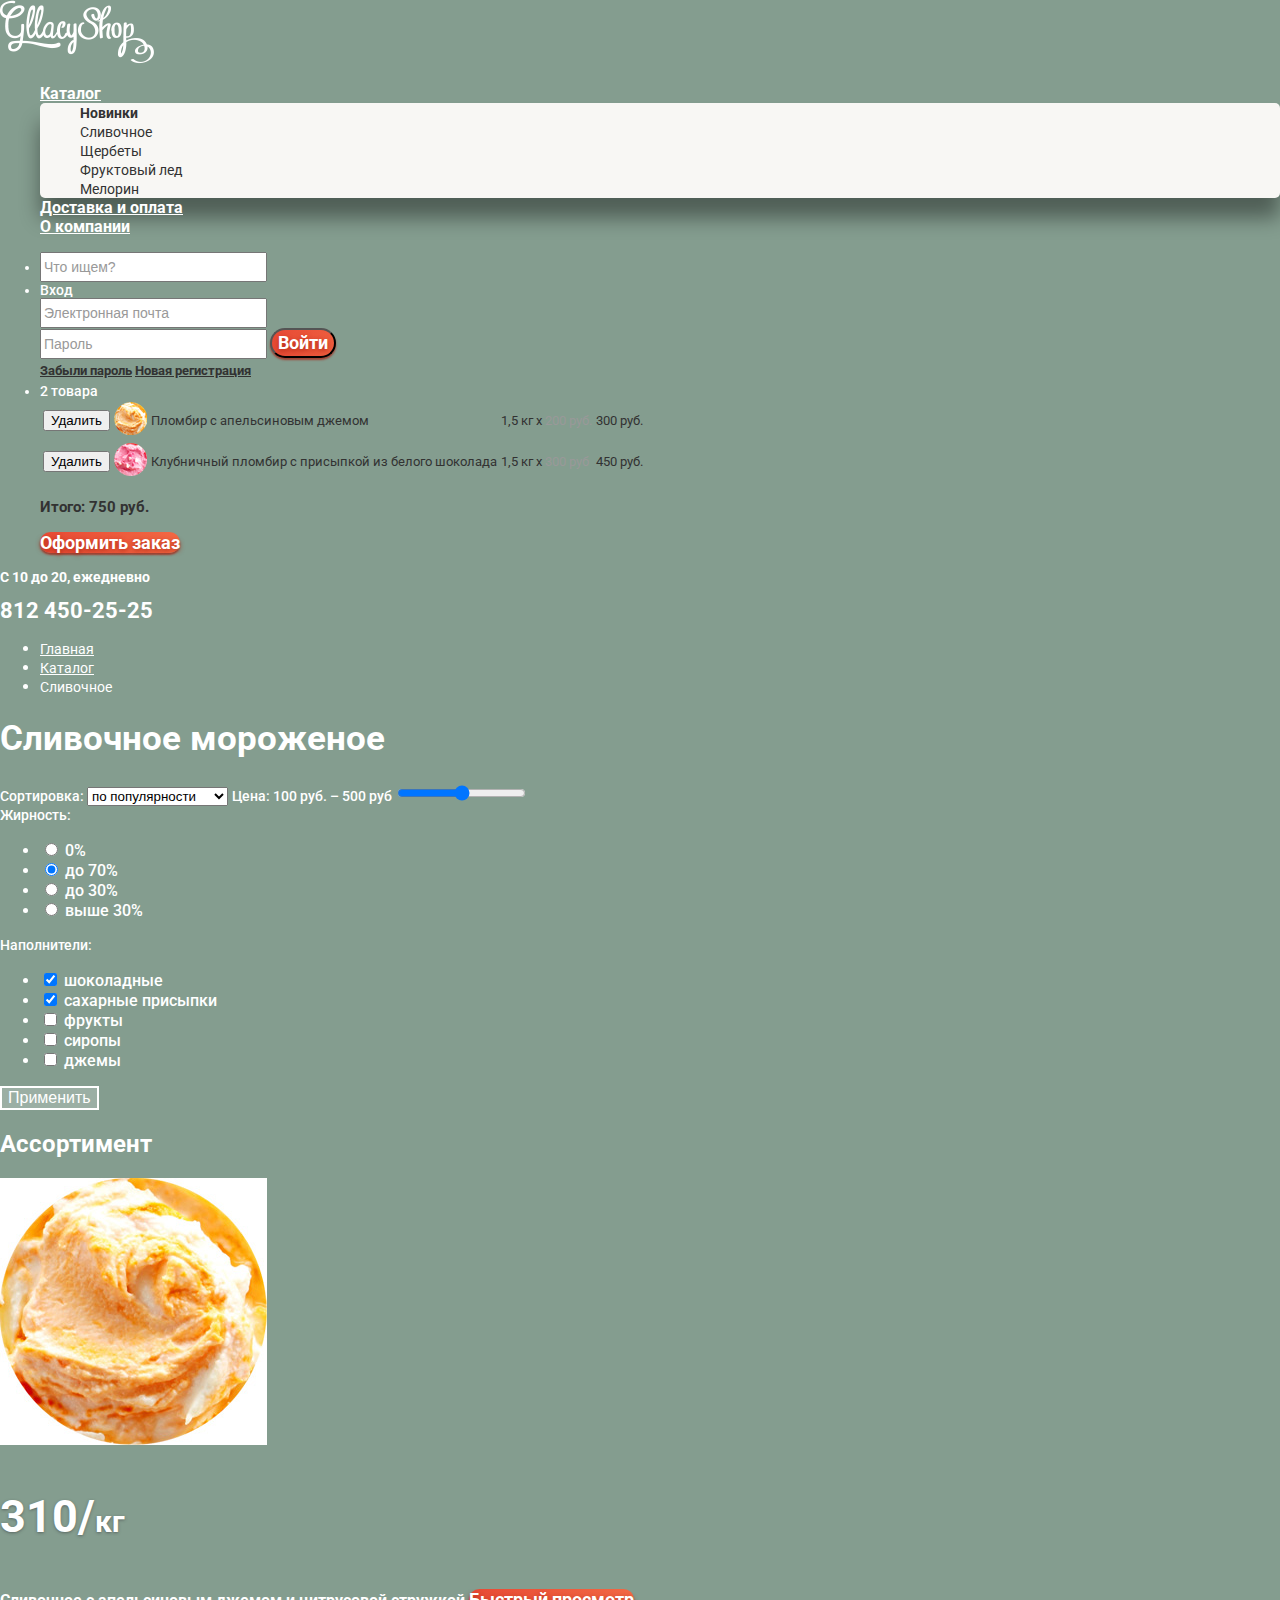
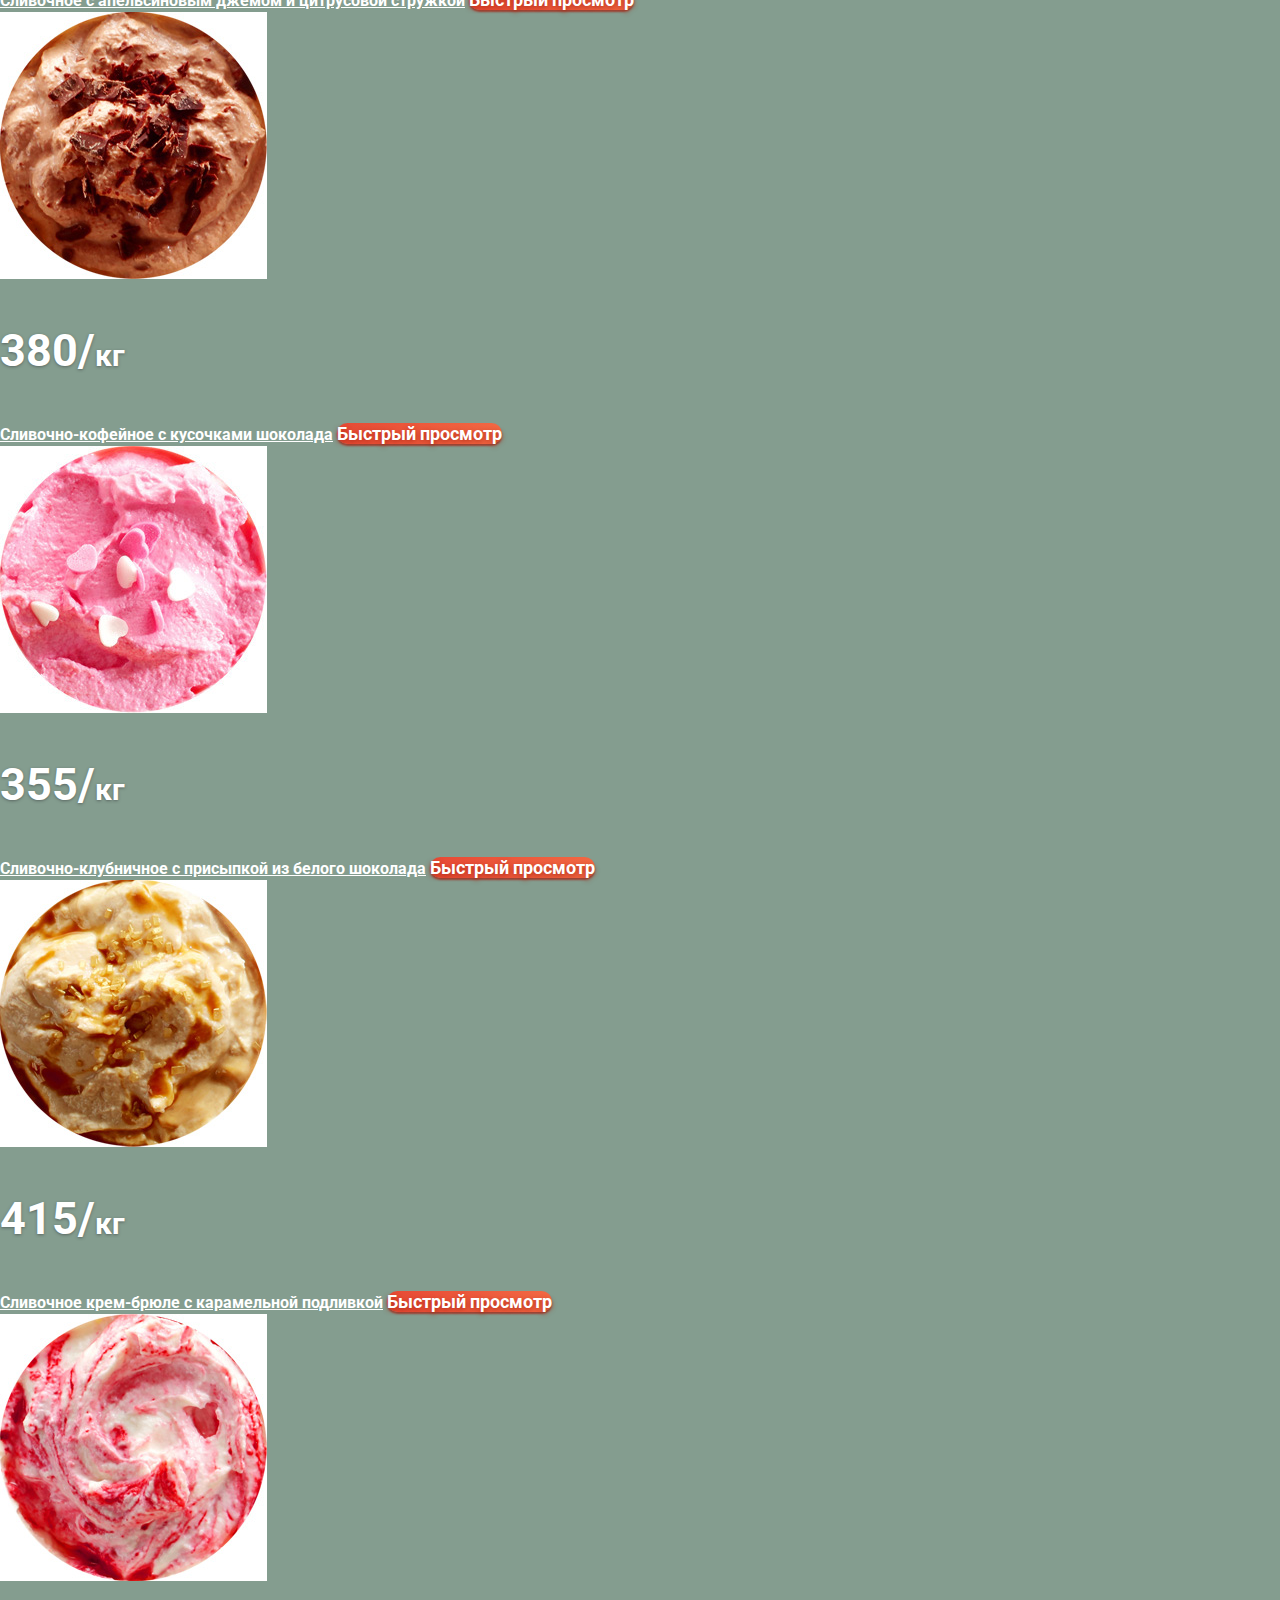
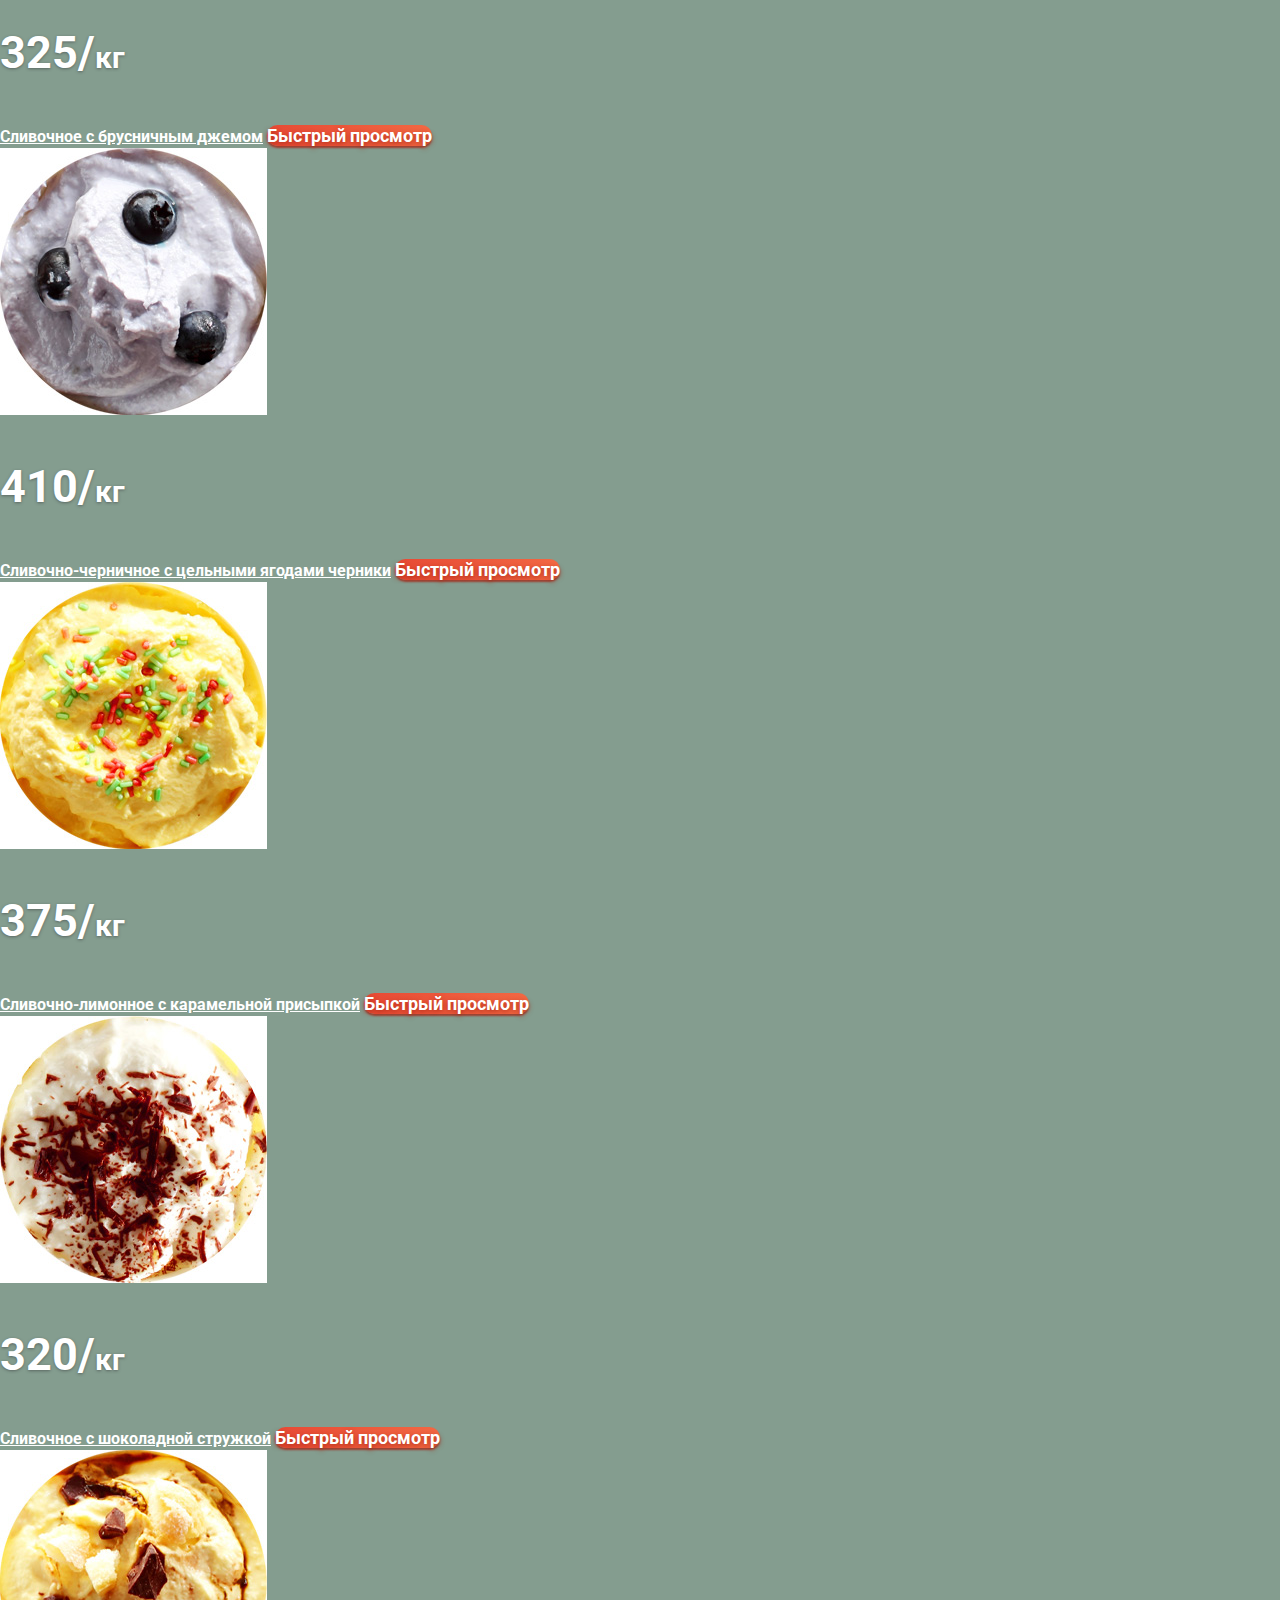
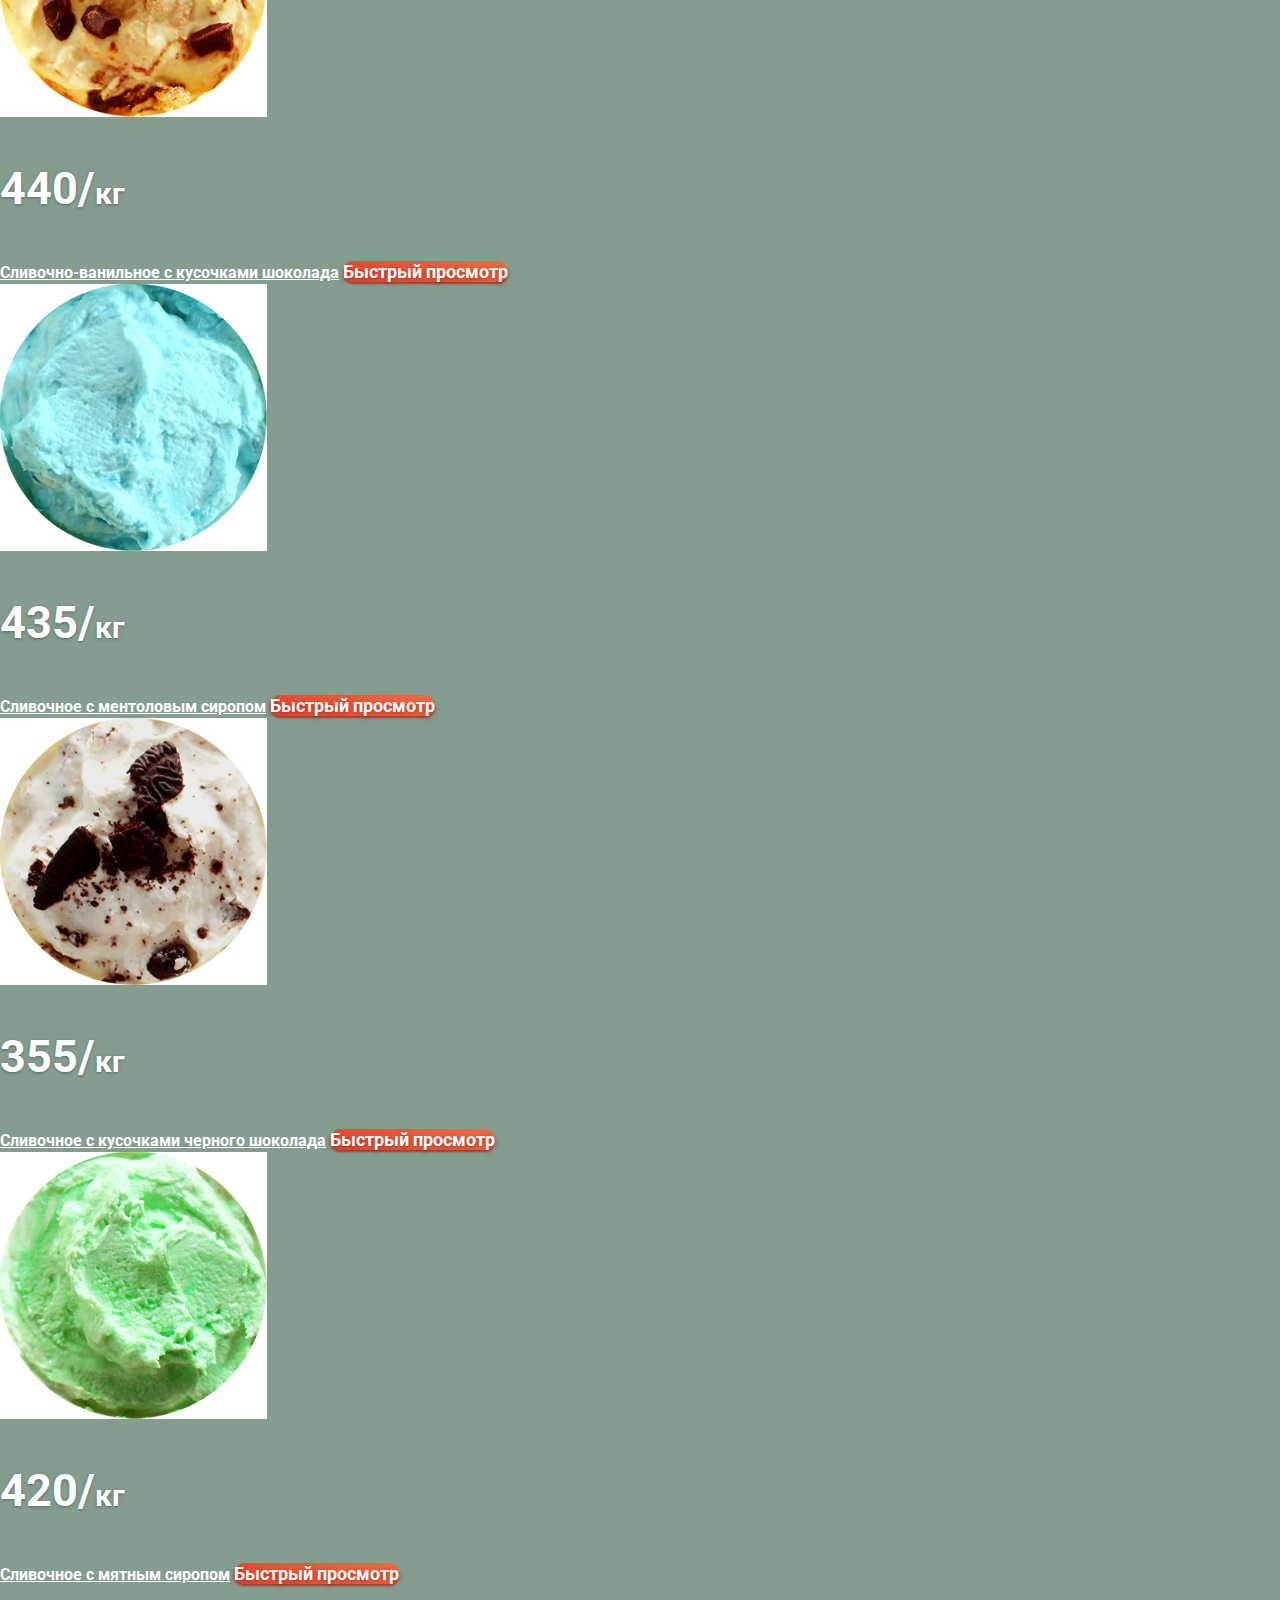
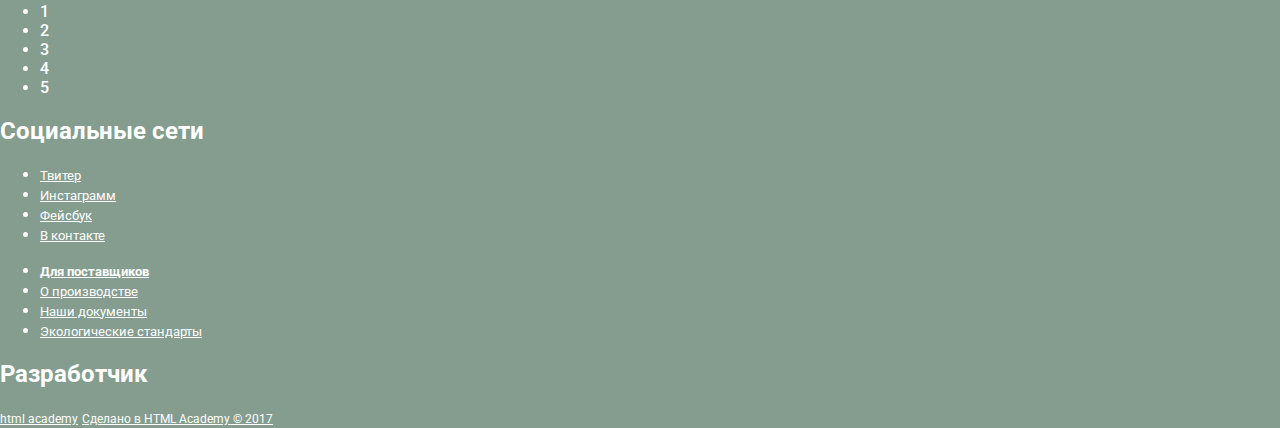
==== commit 692748b2: "Исправления по шрифтам 3.0" ====
--- a/catalog.html
+++ b/catalog.html
@@ -129,9 +129,10 @@
                   </label>
                       <input type="range" name="price" id="price" min="100" max="500" step="5">
                   <div class="range-control"></div>
-                                    
-                  <fieldset>
-                  <legend>Жирность:</legend>
+
+                    <!--Там будет как-то так: «цена» это легенд (либо спан). 100 и 500 – это инпуты, куда нужно вбивать цифры. «руб» и дефис между инпутами - это спаны. Сам слайдер – чисто дивы.-->
+                  
+                  <span>Жирность:</span>
                   <ul>
                       <li>
                         <input type="radio" name="fat" id="fat-0">
@@ -150,8 +151,7 @@
                         <label for="fat-after30">выше 30%</label>                    
                       </li>
                   </ul>
-                      </fieldset>
-                  
+                                       
                   <label><span>Наполнители:</span>
                   <ul>
                       <li>
--- a/css/style.css
+++ b/css/style.css
@@ -67,12 +67,12 @@
     color: #323232;    
 }
 
-/*стилизация при нахождении на текущей странице .site-navigation-catalog-name:visited {
+.site-navigation-catalog-name:focus {
     background-color: rgb(208, 112, 88);
     width: 87px;
     height: 32px;
     color: #ffffff;
-}*/
+}
 
 .site-navigation-catalog {
     border-radius: 5px;
@@ -347,7 +347,7 @@
     line-height: 24px;
     color: #323232;
     text-decoration: none;
-    font-size: 700;
+    font-weight: 700;
 }
 
 .contacts a:last-child {
@@ -418,7 +418,7 @@
 }
 
 .preferenses > label:not(:last-of-type),
-.preferenses label span,
+.preferenses span,
 .preferenses fieldset legend {
     font-size: 14px;
     line-height: 16px;
@@ -457,4 +457,9 @@
     background-color: rgb(255, 255, 255);
     opacity: 0.2;
     background-size: 27px 26px;
-}+}
+.developer span{
+    font-size: 12px;
+    line-height: 18px;
+    font-weight: 400;
+}
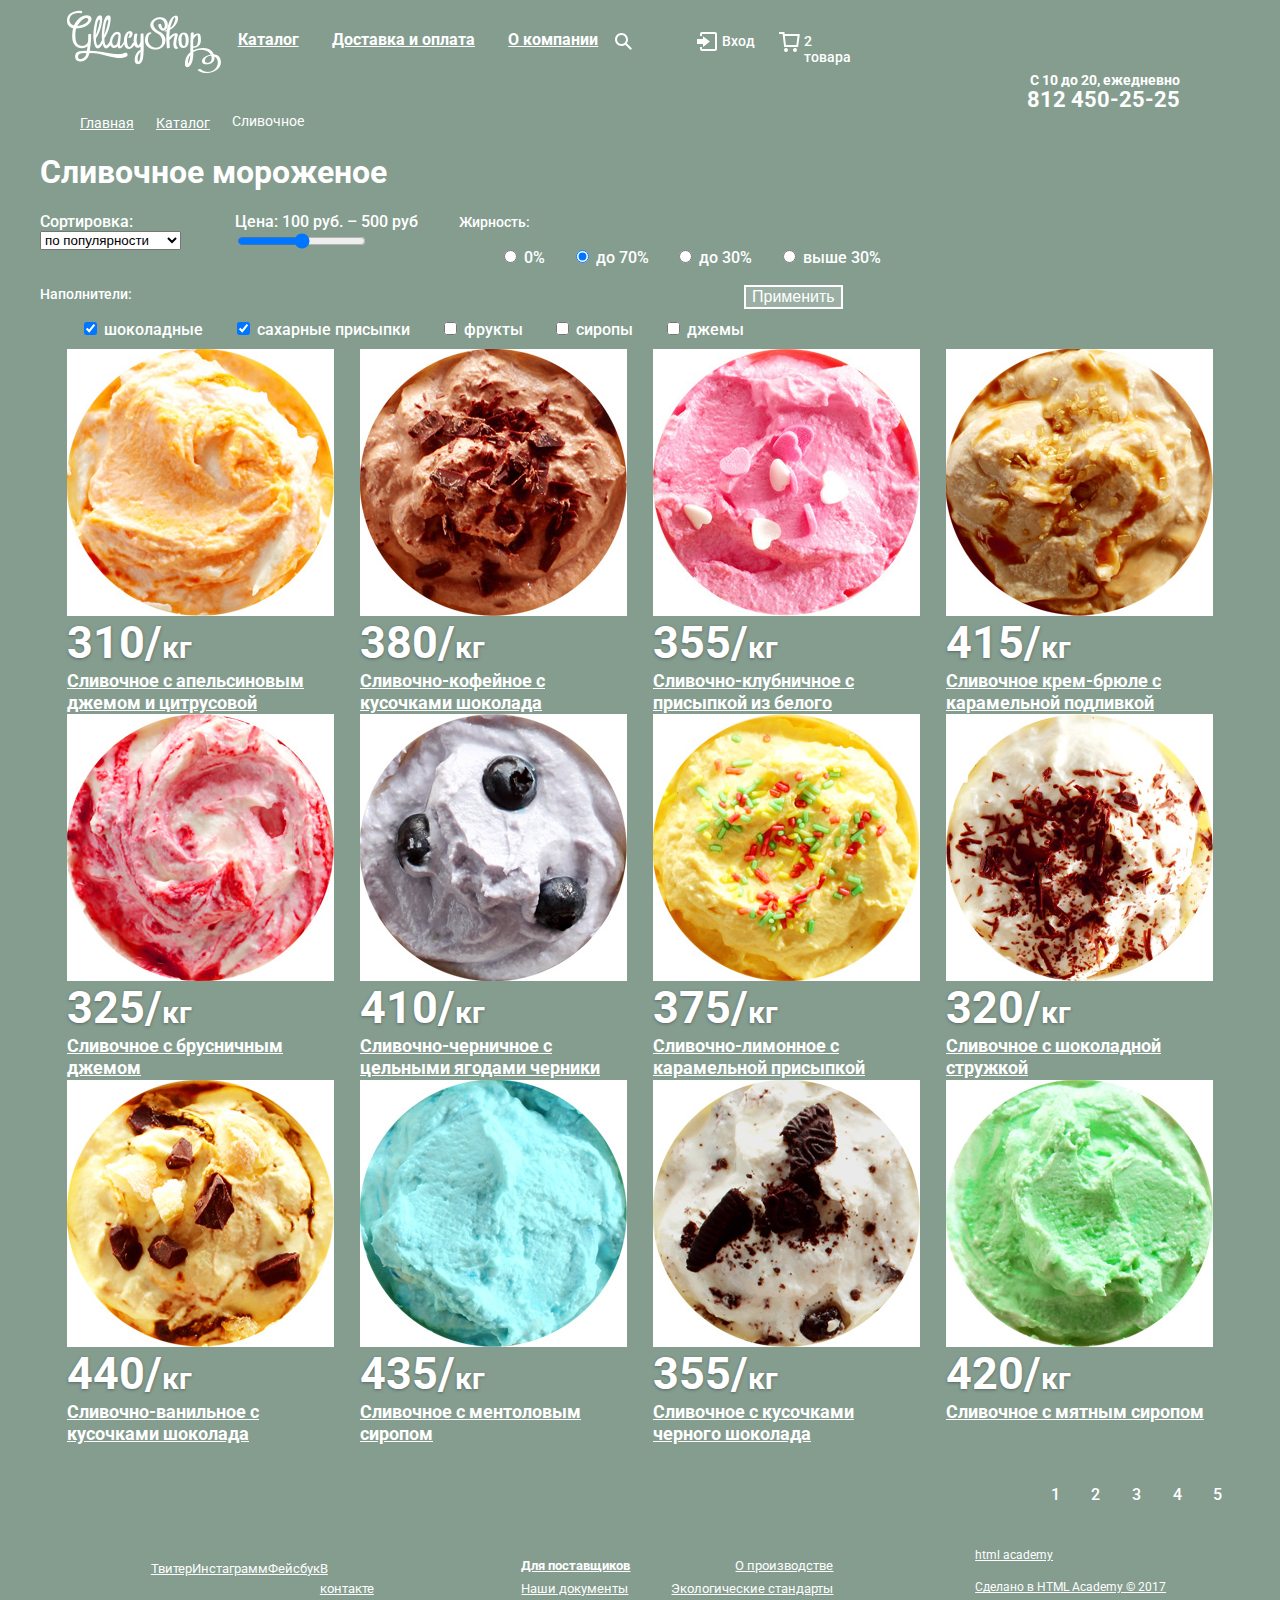
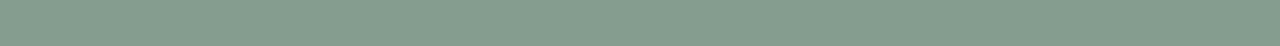
==== commit ac1b9ed4: "Начальная разметка флексов 3.0" ====
--- a/catalog.html
+++ b/catalog.html
@@ -17,13 +17,13 @@
                     <ul class="site-navigation">
                         <li>
                             <a href="#" class="site-navigation-catalog-name">Каталог</a>
-                            <ul class="site-navigation-catalog">
+                            <!--<ul class="site-navigation-catalog">
                                 <li><a href="novelties.html">Новинки</a></li>
                                 <li><a href="catalog.html">Сливочное</a></li>
                                 <li><a href="scherbet.html">Щербеты</a></li>
                                 <li><a href="fruit_ice.html">Фруктовый лед</a></li>
                                 <li><a href="melorin.html">Мелорин</a></li>
-                            </ul>
+                            </ul>-->
                         </li>
                         <li><a href="shipping_payment.html">Доставка и оплата</a></li>
                         <li><a href="about_us.html">О компании</a></li>  
@@ -31,13 +31,13 @@
                     <ul class="user-navigation">
                         <li>                            
                           <span class="visually-hidden">Поиск</span>
-                          <form method="get">
+                          <!--<form method="get">
                            <input type="search" name="search" class="search user-navigation-pop-up" placeholder="Что ищем?">
-                          </form>
+                          </form>-->
                         </li>
                         <li>
                             <a href="entrance.html" class="login-link">Вход</a>
-                            <form>
+                            <!--<form>
                                 <input type="text" name="e-mail" placeholder="Электронная почта">
                                 <br>
                                 <input name="pass" type="password" placeholder="Пароль">
@@ -46,12 +46,12 @@
                             <div class="difficulty">
                             <a href="forgot_password.html">Забыли пароль</a>
                             <a href="new_register.html">Новая регистрация</a>
-                            </div>
+                            </div>-->
                         </li>
                         <li>
                             <span class="visually-hidden">Корзина</span>
                             <a href="basket.html" class="basket">2 товара</a>
-                            <div class="basket-with-goods">
+                            <!--<div class="basket-with-goods">
                                 <table>
                                     <tr>
                                         <td>
@@ -90,7 +90,7 @@
                                 </table>
                                 <p>Итого: 750 руб.</p>
                                 <a href="checkout.html" class="button-background">Оформить заказ</a>
-                            </div>
+                            </div>-->
                         </li>      
                     </ul>     
         </nav>
@@ -104,7 +104,7 @@
       
       <main>
           <div class="breadcrumbs">
-              <ul>                  
+              <ul class="breadcrumbs-list">                  
                   <li><a href="index.html">Главная</a></li>
                   <li><a href="">Каталог</a></li>
                   <li><div class="link-current">Сливочное</div></li>
@@ -114,6 +114,8 @@
           <span class="visually-hidden">Ваши предпочтения</span>
           
               <form class="preferenses" method="get">
+                  <div class="filter">
+                      <div>
                   <label for="sorting">
                      Сортировка:          
                   </label>
@@ -123,17 +125,19 @@
                       <option value="exp_first">сначала дорогие</option>
                       <option value="fatness">по жирности</option>                     
                   </select>
-                  
+                          </div>
+                  <div>
                   <label for="price">
                       Цена: 100 руб. – 500 руб
                   </label>
                       <input type="range" name="price" id="price" min="100" max="500" step="5">
                   <div class="range-control"></div>
+                      </div>
 
                     <!--Там будет как-то так: «цена» это легенд (либо спан). 100 и 500 – это инпуты, куда нужно вбивать цифры. «руб» и дефис между инпутами - это спаны. Сам слайдер – чисто дивы.-->
-                  
+                  <div>
                   <span>Жирность:</span>
-                  <ul>
+                  <ul class="filter-list-fat">
                       <li>
                         <input type="radio" name="fat" id="fat-0">
                         <label for="fat-0">0%</label>
@@ -151,9 +155,10 @@
                         <label for="fat-after30">выше 30%</label>                    
                       </li>
                   </ul>
-                                       
+                   </div>
+                      <div>
                   <label><span>Наполнители:</span>
-                  <ul>
+                  <ul class="filter-list-fillers">
                       <li>
                           <input type="checkbox" name="chocolad" id="filter-chocolad" checked>
                           <label for="filter-chocolad">шоколадные</label>
@@ -176,88 +181,93 @@
                       </li>
                   </ul>
                 </label>
+                          </div>
+                      <div>
                   <button type="submit">Применить</button>
-              </form>           
+                      </div>
+                      </div>
+              </form> 
+              
             
           
-          <section class="range">
-      <h2>Ассортимент</h2>
+          <section class="range-catalog">
+      <h2 class="visually-hidden">Ассортимент</h2>
           <div class="icecream">              
               <img src="img/1_vanilla_ice_cream.jpg" width="267" height="267">        
               <p>310/<span>кг</span></p>
               <a href="vanilla_ice_cream_full.html">Сливочное с апельсиновым джемом и цитрусовой стружкой</a>
-              <a href="vanilla_ice_cream.html"class="button-background">Быстрый просмотр</a>
+              <!--<a href="vanilla_ice_cream.html"class="button-background">Быстрый просмотр</a>-->
           </div>
           <div class="icecream">              
               <img src="img/2_coffee_ice_cream.jpg" width="267" height="267">
               <p>380/<span>кг</span></p>
               <a href="coffee_ice_cream_full.html">Сливочно-кофейное с кусочками шоколада</a>
-              <a href="coffee_ice_cream.html"class="button-background">Быстрый просмотр</a>
+              <!--<a href="coffee_ice_cream.html"class="button-background">Быстрый просмотр</a>-->
           </div>          
           <div class="icecream">              
               <img src="img/3_strawberry_ice_cream_.jpg" width="267" height="267">
               <p>355/<span>кг</span></p>
               <a href="strawberry_ice_cream_full.html">Сливочно-клубничное с присыпкой из белого шоколада</a>
-              <a href="strawberry_ice_cream.html"class="button-background">Быстрый просмотр</a>
+              <!--<a href="strawberry_ice_cream.html"class="button-background">Быстрый просмотр</a>-->
           </div>
           <div class="icecream">              
               <img src="img/4_creme_brulee_ice_cream.jpg" width="267" height="267">
               <p>415/<span>кг</span></p>
               <a href="creme_brulee_ice_cream_full.html">Сливочное крем-брюле с карамельной подливкой</a>
-              <a href="creme_brulee_ice_cream.html"class="button-background">Быстрый просмотр</a>
+              <!--<a href="creme_brulee_ice_cream.html"class="button-background">Быстрый просмотр</a>-->
           </div> 
           <div class="icecream">              
               <img src="img/5_cranberry_ice_cream.jpg" width="267" height="267">
               <p>325/<span>кг</span></p>
               <a href="cranberry_ice_cream_full.html">Сливочное с брусничным джемом</a>
-              <a href="cranberry_ice_cream.html"class="button-background">Быстрый просмотр</a>
+              <!--<a href="cranberry_ice_cream.html"class="button-background">Быстрый просмотр</a>-->
           </div>
           <div class="icecream">
               <img src="img/6_blueberry_ice_cream.jpg" width="267" height="267">
               <p>410/<span>кг</span></p>
               <a href="blueberry_ice_cream_full.html">Сливочно-черничное с цельными ягодами черники</a>
-              <a href="blueberry_ice_cream.html"class="button-background">Быстрый просмотр</a>
+              <!--<a href="blueberry_ice_cream.html"class="button-background">Быстрый просмотр</a>-->
           </div>
           <div class="icecream">
               <img src="img/7_lemon_ice_cream.jpg" width="267" height="267"> 
               <p>375/<span>кг</span></p>
               <a href="lemon_ice_cream_full.html">Сливочно-лимонное с карамельной присыпкой</a>
-              <a href="lemon_ice_cream.html"class="button-background">Быстрый просмотр</a>
+              <!--<a href="lemon_ice_cream.html"class="button-background">Быстрый просмотр</a>-->
           </div>
           <div class="icecream">
               <img src="img/8_creamy_chocolate_ice_cream.jpg" width="267" height="267"> 
               <p>320/<span>кг</span></p>
               <a href="creamy_chocolate_ice_cream_full.html">Сливочное с шоколадной стружкой</a>
-              <a href="creamy_chocolate_ice_cream.html"class="button-background">Быстрый просмотр</a>
+              <!--<a href="creamy_chocolate_ice_cream.html"class="button-background">Быстрый просмотр</a>-->
           </div>
           <div class="icecream">
               <img src="img/9_creamy_vanilla_ice_cream.jpg" width="267" height="267"> 
               <p>440/<span>кг</span></p>
               <a href="creamy_vanilla_ice_cream_full.html">Сливочно-ванильное с кусочками шоколада</a>
-              <a href="creamy_vanilla_ice_cream.html"class="button-background">Быстрый просмотр</a>
+              <!--<a href="creamy_vanilla_ice_cream.html"class="button-background">Быстрый просмотр</a>-->
           </div>
           <div class="icecream">
               <img src="img/10_menthol_ice_cream.jpg" width="267" height="267"> 
               <p>435/<span>кг</span></p>
               <a href="menthol_ice_cream_full.html">Сливочноe с ментоловым сиропом</a>
-              <a href="menthol_ice_cream.html"class="button-background">Быстрый просмотр</a>
+              <!--<a href="menthol_ice_cream.html"class="button-background">Быстрый просмотр</a>-->
           </div>
           <div class="icecream">
               <img src="img/11_ice_cream_with_bitter_chocolate.jpg" width="267" height="267"> 
               <p>355/<span>кг</span></p>
               <a href="ice_cream_with_bitter_chocolate_full.html">Сливочное с кусочками черного шоколада</a>
-              <a href="ice_cream_with_bitter_chocolate.html"class="button-background">Быстрый просмотр</a>
+              <!--<a href="ice_cream_with_bitter_chocolate.html"class="button-background">Быстрый просмотр</a>-->
           </div>
           <div class="icecream">
               <img src="img/12_mint_ice-cream.jpg" width="267" height="267"> 
               <p>420/<span>кг</span></p>
               <a href="mint_ice-cream_full.html">Сливочное с мятным сиропом</a>
-              <a href="mint_ice-cream.html"class="button-background">Быстрый просмотр</a>
+              <!--<a href="mint_ice-cream.html"class="button-background">Быстрый просмотр</a>-->
           </div>
      </section>      
               
           <div class="page">
-              <ul>
+              <ul class="page-list">
                 <li class="page-item page-item-current"><a>1</a></li>
                 <li class="page-item"><a href="#">2</a></li>
                 <li class="page-item"><a href="#">3</a></li>
@@ -269,8 +279,8 @@
       
       <footer class="main-footer">
           <section class="footer-social">
-              <h2>Социальные сети</h2>
-              <ul>
+              <h2 class="visually-hidden">Социальные сети</h2>
+              <ul class="footer-social-list">
                 <li><a class="social-button" href="#">Твитер</a></li>
                 <li><a class="social-button" href="#">Инстаграмм</a></li>
                 <li><a class="social-button" href="#">Фейсбук</a></li>
@@ -279,7 +289,7 @@
           </section>
           <section class="about-us">
               <h2 class="visually-hidden">О нас</h2>
-          <ul>
+          <ul class="about-us-list">
               <li><a href="for_suppliers.html">Для поставщиков</a></li>
               <li><a href="about_production.html">О производстве</a></li>
               <li><a href="our_documents.html">Наши документы</a></li>
@@ -287,7 +297,7 @@
           </ul>       
           </section>
           <section class="developer">
-              <h2>Разработчик</h2>
+              <h2 class="visually-hidden">Разработчик</h2>
           <a href="https://htmlacademy.ru/intensive/htmlcss">html academy</a>
           <a href="https://htmlacademy.ru/intensive/htmlcss">Сделано в HTML Academy © 2017</a>
               </section>
--- a/css/style.css
+++ b/css/style.css
@@ -1,13 +1,24 @@
-body {
-    margin: 0;
-    padding: 0;
+html {
+    box-sizing: border-box;
+}
+
+body /*основные стили для страниц*/{    
+    padding: 0;
+    margin: 0;
     background-color: #849d8f;
     color: #ffffff;
     font-family: Roboto, Arial, sans-serif; 
-    font-weight: 400;
-}
-
-.visually-hidden {
+    font-weight: 400;    
+}
+
+header,
+main,
+footer /*ширина страницы и ее располодение по уентру*/ {
+    width: 1200px;
+    margin: 0 auto;
+}
+
+.visually-hidden /*спрятали не нужные заголовки*/ {
     position: absolute;
     width: 1px;
     height: 1px;
@@ -18,7 +29,7 @@
     overflow: hidden;
 }
 
-.button-background{ /*стилизация кнопок*/
+.button-background /*фон кнопок в обычном состоянии*/ { 
     color: #ffffff;
     font-weight: 700;
     text-decoration: none;
@@ -29,19 +40,74 @@
     border-radius: 30px;
 }
 
-.button-background:hover { /*стилизация кнопок при наведении*/    
+.button-background:hover /*фон кнопок при наведении*/ { /*стилизация кнопок при наведении*/    
     text-shadow: 0 2px 5px rgba(160, 32, 11, 0.76);
-    background-image: linear-gradient( 90deg, rgb(231,74,53) 0%, rgb(242,104,67) 100%);
+    background-image: linear-gradient( 90deg, rgb(231,74,53, 0.8) 0%, rgb(242,104,67, 0.8) 100%);
     box-shadow: 0 2px 2px 0 rgba(172, 16, 0, 0.004);
 }
 
-.button-background:active { /*стилизация кнопок при нажатии*/
+.button-background:active /*фон кнопок при нажатии*/ { /*стилизация кнопок при нажатии*/
     text-shadow: 0 2px 5px rgba(160, 32, 11, 0.76);
     background-image: linear-gradient( 90deg, rgb(242,104,67) 0%, rgb(231,74,53) 100%);    
     box-shadow: inset 0 2px 2px 0 rgba(148, 39, 24, 0.004);
 }
 
-.site-navigation > li > a {/*стилизация Каталог Доставка О компании*/
+.site-navigation,
+.site-navigation-catalog, 
+.user-navigation,
+.features-list,
+.breadcrumbs-list,
+.filter-list,
+.filter-list-fat, 
+.filter-list-fillers,
+.page ul, 
+.footer-social ul,
+.about-us ul /*прячем маркеры у списков*/
+{
+    list-style-type: none;
+}
+
+.main-header /*хедер: основное меню, пользвательское меню, слайдер*/ {    
+    display: flex;
+    flex-direction: column;
+    align-items: center;
+    width: 1146px;
+    height: 600;
+    margin: 10px auto 40px;
+    box-sizing: inherit;
+}
+
+.main-navigation /*Логотип, основное меню, пользовательское меню*/ {
+    width: 1146px;
+    height: 63px;    
+    display: flex;
+}
+
+.container /*логотип, основное меню*/ {
+    display: flex;
+    justify-content: flex-start;
+    width: 902px;
+    align-items: center;
+    height: 63px;
+}
+
+.main-header-logo /*логотип*/ {
+    width: 154px;
+    height: 64px;
+}
+
+.site-navigation /*основное меню - раскладка*/ {
+    display: flex;
+    justify-content: space-around;
+    align-content: center;
+    margin: 0;
+    padding: 0;
+    padding-top: 20px;
+    width: 394px;
+    height: 43px;
+}
+
+.site-navigation > li > a /*стилизация меню: "Каталог", "Доставка", "О компании"*/ {
     font-size: 16px;
     line-height: 18px;
     color: #ffffff;
@@ -49,32 +115,28 @@
     font-weight: 700;
 }
 
-.site-navigation,
-.site-navigation-catalog
-{
-    list-style-type: none;
-}
-
-.site-navigation-catalog-name:hover {
+.site-navigation-catalog-name:hover /*стилизация основного меню при наведении*/ {
     background-color: rgb(247, 246, 243);
     background-size: 87px 32px;
     color: #323232;     
 }
 
-.site-navigation-catalog-name:active {
+.site-navigation-catalog-name:active /*стилизация основного меню при нажатии*/ {
     background-color: rgba(248, 247, 244, 0.988);
     box-shadow: inset 0px 2px 1px 0px rgba(105, 105, 105, 0.004);
     color: #323232;    
 }
 
-.site-navigation-catalog-name:focus {
+.site-navigation-catalog-name:focus /*стилизация основного меню при нахождении на странице*/ {
     background-color: rgb(208, 112, 88);
     width: 87px;
     height: 32px;
     color: #ffffff;
 }
 
-.site-navigation-catalog {
+.site-navigation-catalog /*всплывающее меню*/ {
+    display: block;
+    position: absolute;
     border-radius: 5px;
     background-color: rgb(248, 247, 244);
     box-shadow: 0px 20px 20px 0px rgba(0, 0, 0, 0.4);
@@ -113,19 +175,18 @@
   background-color: #d07058;
 }
 
-.user-navigation {
+.user-navigation /*пользовательское меню*/ {
+    display: flex;
+    justify-content: space-between;
+    align-content: center;
+    align-self: flex-end;
+    margin: 0;
+    padding: 0;
+    width: 246px;
+    height: 63px;
     font-size: 14px;
     line-height: 16px;
     font-weight: 500; 
-    font-family: Roboto, Arial, sans-serif;
-}
-
-.user-navigation a{
-    font-size: 14px;
-    line-height: 16px;
-    font-weight: 500;    
-    color: #ffffff;
-    text-decoration: none;
     font-family: Roboto, Arial, sans-serif;
 }
 
@@ -144,7 +205,6 @@
     color: #323232;
     font-weight: 700;
 }
-
 
 .search:hover {
     border-radius: 50%;
@@ -204,59 +264,6 @@
 .basket-with-goods a {
     font-size: 18px;
     line-height: 24px; 
-    font-weight: 700;
-}
-    
-.header-info p {
-    font-size: 14px;
-    line-height: 16px;
-    font-weight: 700;
-}
-
-.header-info a{
-    font-size: 22px;
-    line-height: 24px;
-    color: #ffffff;
-    text-decoration: none;
-    font-weight: 700;
-}
-
-.slider p{
-    font-size: 60px;
-    line-height: 60px;
-    font-weight: 700;
-}
-
-.slider a {
-    font-size: 32px;
-    line-height: 44px;
-    background-size: 280px 64px;  
-    font-weight: 700;
-}
-
-.action h2 {
-    font-size: 35px;
-    line-height: 41px;
-    font-weight: 700;
-}
-
-.action p {
-    font-size: 18px;
-    line-height: 22px;
-    font-weight: 700;
-}
-
-.action-first a {
-    font-size: 18px;
-    line-height: 24px;
-    background-size: 165px 46px;
-    font-weight: 700;
-}
-
-.action-second a{
-    font-size: 18px;
-    line-height: 24px;
-    background-size: 189px 45px; 
     font-weight: 700;
 }
 
@@ -273,7 +280,11 @@
     font-size: 30px;
 }
 
-.icecream a{
+.range .icecream-1 a,
+.range .icecream-2 a,
+.range .icecream-3 a,
+.range .icecream-4 a, 
+.range-catalog .icecream a {
     font-size: 16px;
     line-height: 22px;
     color: #ffffff;
@@ -405,7 +416,7 @@
     font-weight: 400;
 }
 
-main h1 {
+.main h1 {
     font-size: 35px;
     line-height: 41px;
     font-weight: 700;
@@ -424,7 +435,6 @@
     line-height: 16px;
     font-weight: 500;
 }
-
  
 .preferenses button {
     font-size: 16px;
@@ -458,8 +468,366 @@
     opacity: 0.2;
     background-size: 27px 26px;
 }
+
 .developer span{
     font-size: 12px;
     line-height: 18px;
     font-weight: 400;
 }
+
+/*++++++++++++++++++++++++++++++++++++++++++++++*/
+
+.user-navigation li {
+    margin: auto;
+    width: 103px;
+    height: 33px;
+    padding-left: 25px;
+    padding-top: 15px;
+}
+
+.user-navigation a {
+    font-size: 14px;
+    line-height: 16px;
+    font-weight: 500;    
+    color: #ffffff;
+    text-decoration: none;
+    font-family: Roboto, Arial, sans-serif;
+}
+
+.user-navigation li:nth-child(1) {
+    background-image: url("/img/loupe_main.svg");
+    background-repeat: no-repeat;
+    background-position: left;
+}
+
+.user-navigation li:nth-child(2) {
+    background-image: url("/img/entrance_main.svg");
+    background-repeat: no-repeat;
+    background-position: left;    
+}
+
+.user-navigation li:nth-child(3) {    
+    background-image: url("/img/basket_main.svg");
+    background-repeat: no-repeat;
+    background-position: left;
+}
+
+.header-info {
+    position: absolute;
+    margin: 0;
+    padding: 0;
+    top: 72px;
+    right: 100px;
+    width: 168px;
+    height: 45px;
+    text-align: right;
+}
+
+.header-info p,
+.header-info a {
+    margin: 0;
+    padding: 0;
+    color: #ffffff;
+    text-decoration: none;
+    font-weight: 700;
+}
+
+.header-info p {
+    font-size: 14px;
+    line-height: 16px;
+}
+
+.header-info a{
+    font-size: 22px;
+    line-height: 24px;   
+}
+
+.slide1 {
+    width: 1146px;
+    height: 532px;
+    display: flex;
+    flex-direction: column;
+    justify-content: flex-end;
+    align-items: center;
+    background-image: url("/img/ice_cream_1.png");
+    background-repeat: no-repeat;
+}
+
+.slide1 p {
+    display: block;
+    width: 673px;
+    height: 115px;
+}
+
+.slider p{
+    font-size: 60px;
+    line-height: 60px;
+    font-weight: 700;
+}
+
+.slider a {
+    font-size: 32px;
+    line-height: 44px;
+    background-size: 280px 64px;  
+    font-weight: 700;
+}
+
+.action {
+    display: flex;
+    align-items: center;
+    justify-content: space-between;
+    margin-bottom: 40px;
+    height: 320px;    
+    box-sizing: inherit;    
+}
+
+.action-first,
+.action-second {
+    width: 560px;
+    height: 230px;
+    margin: auto;
+}
+
+.action a {
+    display: block;
+    float: right;
+    font-size: 18px;
+    line-height: 24px;
+    font-weight: 700;
+}
+    
+.action h2 {
+    font-size: 35px;
+    line-height: 41px;
+    font-weight: 700;
+}
+
+.action p {
+    font-size: 18px;
+    line-height: 22px;
+    font-weight: 700;
+}
+
+.action-first a {   
+    background-size: 165px 46px;
+}
+
+.action-second a{
+    background-size: 189px 45px; 
+}
+
+.action-first {
+    background-image: url("/img/crimson_background_.jpg");
+    background-repeat: no-repeat;
+} 
+
+.action-second {
+    background: url("/img/socolad_background_.jpg") no-repeat;
+}
+
+.range /*флекс для ассортимента на главной странице*/ {
+    display: flex;
+    justify-content: space-between;
+    width: 1146px;
+    height: 323px;
+    margin: 0 auto;
+    margin-bottom: 40px;
+    box-sizing: inherit; 
+}
+
+.hit {
+    position: absolute;
+    top: 1000px;
+    background-color: crimson;
+}
+
+.icecream {
+    width: 264px;
+    height: 323px;
+    margin: 0;
+    padding: 0;
+}
+
+.features-list {
+    display: flex;
+    justify-content: center;
+    align-content: space-between; 
+    flex-wrap: wrap;
+    margin-bottom: 40px;
+    height: 223px;    
+    box-sizing: inherit;    
+    width: 1146;
+}
+
+.features .features-list li {
+    width: 560px;
+}
+
+.features-title {
+    width: 1146px;
+    margin: 0 auto;
+}
+
+.blog-subscription {
+    display: flex;
+    justify-content: space-between;
+    align-items: center;
+    padding: 0 27px;
+    margin-bottom: 40px;
+    height: 222px;    
+    box-sizing: inherit;    
+}
+
+.blog,
+.subscription {
+    margin: auto;
+    width: 560px;
+    height: 222px;
+}
+
+.map-contacts {
+    margin: 0 auto;
+    margin-bottom: 18px;
+    height: 433px;    
+    box-sizing: inherit;  
+    background-image: url("/img/map.png");
+    position: relative;
+}
+
+.contacts {
+    width: 308px;
+    height: 302px;
+    float: right;
+    background-color: #fffffe;
+    border-radius: 30px;
+    position: absolute;
+    right: 27px;
+    top: 69px;
+}
+
+.main-footer /* флекс для подвала */ {
+    display: flex;    
+    margin-bottom: 26px;
+    height: 83px;    
+    box-sizing: inherit;    
+}
+
+.footer-social {
+    margin: auto;
+}
+
+.about-us {
+    margin: auto;
+}
+
+.developer {
+    margin: auto;
+}
+
+.breadcrumbs-list {
+    display: flex;
+    width: 224px;
+    justify-content: space-between
+}
+
+.filter /*сетка на флексах для фильтров в каталоге*/{
+    display: flex;
+    width: 864px;
+    height: 136px;
+    flex-wrap: wrap;
+    margin: 0;
+}
+
+.filter div:nth-child(1) /*сортировка*/ {
+    width: 195px;
+    height: 66px;
+    margin: 0;
+    padding: 0;    
+}
+
+.filter div:nth-child(2) /*цена*/ {
+    width: 224px;
+    height: 66px;
+}
+
+.filter div:nth-child(3) /*жирность*/ {
+    width: 422px;
+    height: 66px;
+    margin: 0;
+    padding: 0;
+}
+
+.filter-list-fat /*флекс для жирности*/ {
+    display: flex;
+    justify-content: space-between;
+}
+
+.filter div:nth-child(4) /*наполнители*/ {
+    width: 704px;
+    height: 58px;
+    margin: 0;
+    padding: 0;
+}
+
+.filter-list-fillers /*флекс для наполнителей*/ {
+    display: flex;
+    justify-content: space-between;
+}
+
+.filter div:nth-child(5) /*кнопка "применить"*/ {
+    width: 150px;
+    height: 41px;
+}
+
+.range-catalog /*флекс для ассортимента на странице каталога*/ {
+    display: flex;
+    justify-content: space-between;
+    width: 1146px;
+    height: 1096px;
+    margin: 0 auto;
+    margin-bottom: 40px;
+    flex-wrap: wrap;
+    box-sizing: inherit; 
+}
+
+.icecream /*задаем ширину и высоту блока с мороженым (картинка + цена + полпись*/ {
+    width: 267px;
+    height: 329px;
+}
+
+.icecream p,
+.icecream a /* убираем отступы у абзацев и ссылок */ {
+    padding: 0;
+    margin: 0;
+}
+
+.page-list /* флекс для страниц каталога */ {
+    display: flex;
+    width: 203px;
+    height: 36px;
+    justify-content: space-around;
+    margin-left: 955px;
+} 
+
+.footer-social-list /* флекс для соц. сетей */ {
+    display: flex;
+    width: 189px;
+    height: 41px;
+    justify-content: space-between;
+}
+
+.about-us-list /* флекс для ссылок "о нас" */ {
+    display: flex;
+    width: 312px;
+    height: 47px;
+    flex-wrap: wrap;
+    justify-content: space-between;
+}
+
+.developer /* флекс для разработчика */ {
+    display: flex;
+    width: 194px;
+    height: 64px;
+    flex-wrap: wrap;
+    justify-content: space-between;
+}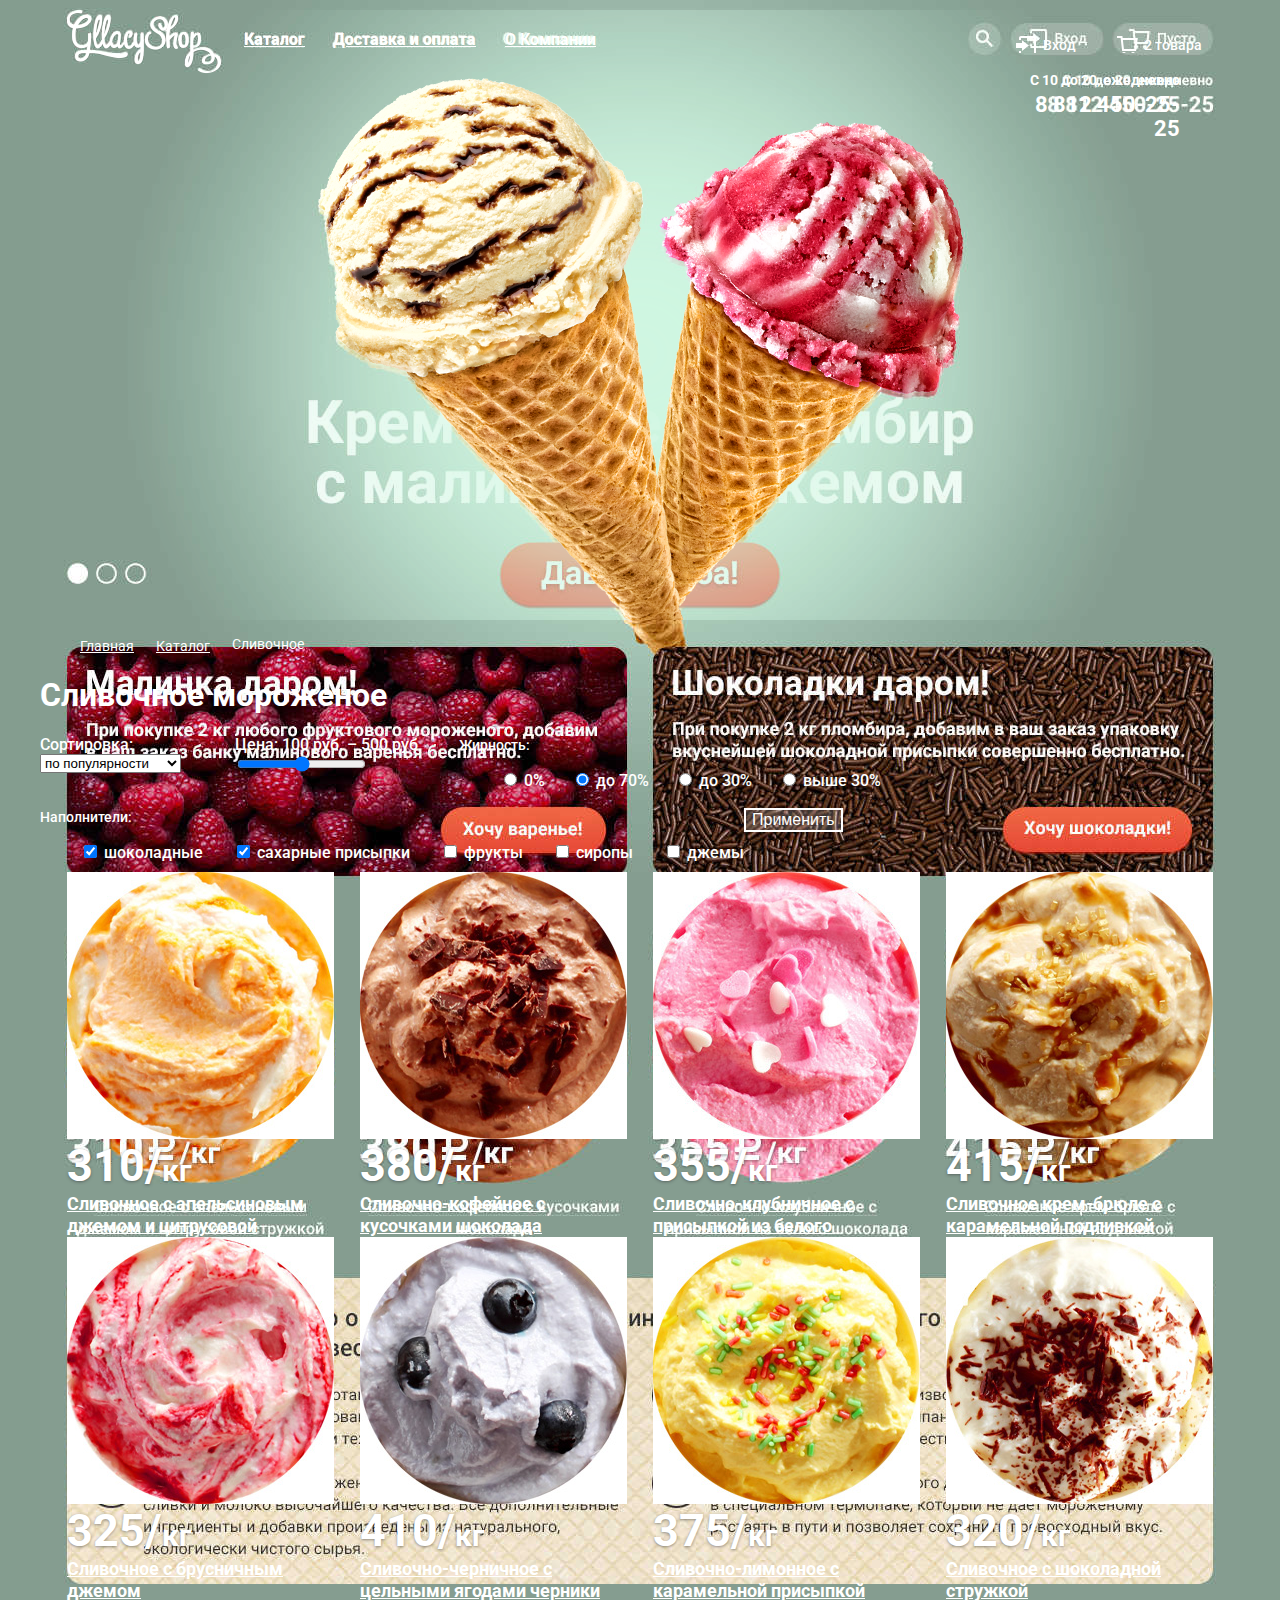
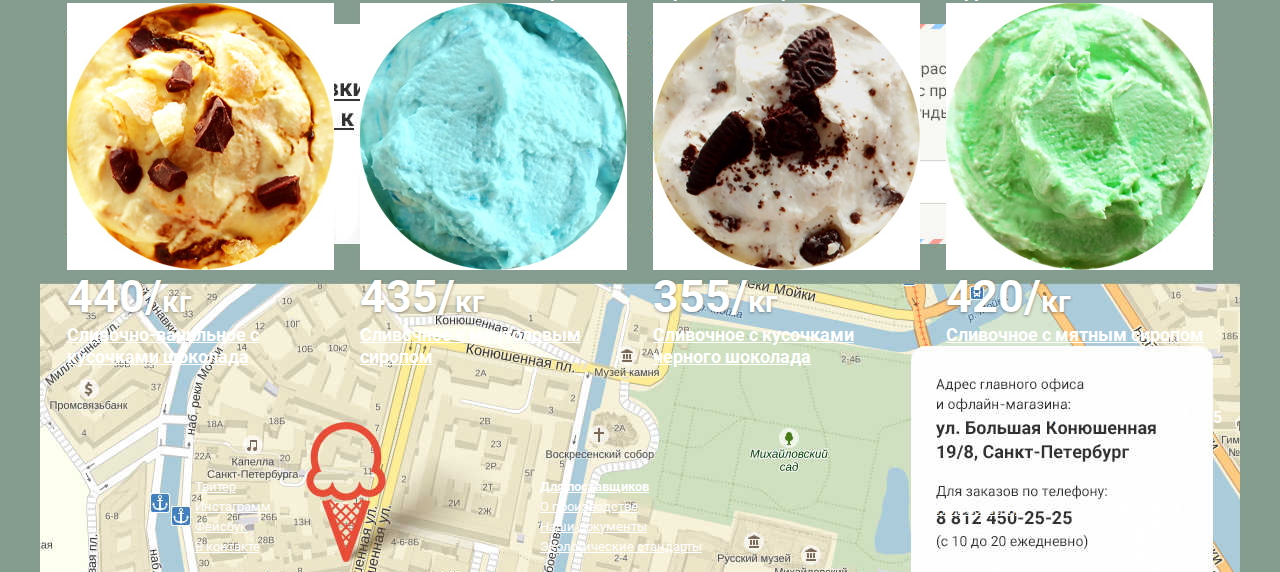
==== commit c1735bd2: "Декоративные элементы 1.0" ====
--- a/catalog.html
+++ b/catalog.html
@@ -11,11 +11,12 @@
   <body>
       <header class="main-header">
         <nav class="main-navigation">
+            <div class="container">
             <a class="main-header-logo">
                 <img src="img/logo_.png" width="154" height="64" alt="Логотип магазина мороженого Глэйси">
-            </a>         
+            </a>        
                     <ul class="site-navigation">
-                        <li>
+                       <li>
                             <a href="#" class="site-navigation-catalog-name">Каталог</a>
                             <!--<ul class="site-navigation-catalog">
                                 <li><a href="novelties.html">Новинки</a></li>
@@ -26,13 +27,14 @@
                             </ul>-->
                         </li>
                         <li><a href="shipping_payment.html">Доставка и оплата</a></li>
-                        <li><a href="about_us.html">О компании</a></li>  
+                        <li><a href="about_us.html" class="site-navigation-catalog-about-us">О Компании</a></li> 
                     </ul>
+                </div>
                     <ul class="user-navigation">
                         <li>                            
-                          <span class="visually-hidden">Поиск</span>
-                          <!--<form method="get">
-                           <input type="search" name="search" class="search user-navigation-pop-up" placeholder="Что ищем?">
+                          <!--<span class="visually-hidden">Поиск</span>
+                          <form method="get">
+                           <input type="search" name="search" placeholder="Что ищем?">
                           </form>-->
                         </li>
                         <li>
@@ -98,7 +100,7 @@
           <div class="header-info">
           <span class="visually-hidden">График работы и контактный телефон</span>
           <p>С 10 до 20, ежедневно</p>
-          <a href="tel:+781245025258">812 450-25-25</a>
+          <a href="tel:+781245025258">8 812 450-25-25</a>
           </div>
       </header>
       
@@ -280,7 +282,7 @@
       <footer class="main-footer">
           <section class="footer-social">
               <h2 class="visually-hidden">Социальные сети</h2>
-              <ul class="footer-social-list">
+              <ul>
                 <li><a class="social-button" href="#">Твитер</a></li>
                 <li><a class="social-button" href="#">Инстаграмм</a></li>
                 <li><a class="social-button" href="#">Фейсбук</a></li>
@@ -289,7 +291,7 @@
           </section>
           <section class="about-us">
               <h2 class="visually-hidden">О нас</h2>
-          <ul class="about-us-list">
+          <ul>
               <li><a href="for_suppliers.html">Для поставщиков</a></li>
               <li><a href="about_production.html">О производстве</a></li>
               <li><a href="our_documents.html">Наши документы</a></li>
@@ -299,6 +301,8 @@
           <section class="developer">
               <h2 class="visually-hidden">Разработчик</h2>
           <a href="https://htmlacademy.ru/intensive/htmlcss">html academy</a>
-          <a href="https://htmlacademy.ru/intensive/htmlcss">Сделано в HTML Academy © 2017</a>
+          <span>Сделано в </span>
+              <a href="https://htmlacademy.ru/intensive/htmlcss">HTML Academy</a>
+              <span> © 2017</span>
               </section>
       </footer>--- a/css/style.css
+++ b/css/style.css
@@ -6,6 +6,12 @@
     padding: 0;
     margin: 0;
     background-color: #849d8f;
+    
+    background-image: url("../img/gllacy-index-1200.jpg");
+    background-repeat: no-repeat;
+    background-position: center top 0;
+    background-size: auto auto;
+    
     color: #ffffff;
     font-family: Roboto, Arial, sans-serif; 
     font-weight: 400;    
@@ -29,7 +35,7 @@
     overflow: hidden;
 }
 
-.button-background /*фон кнопок в обычном состоянии*/ { 
+/*.button-background /*фон кнопок в обычном состоянии  { 
     color: #ffffff;
     font-weight: 700;
     text-decoration: none;
@@ -38,7 +44,7 @@
     background-image: linear-gradient( 90deg, rgb(231,74,53) 0%, rgb(242,104,67) 100%);
     box-shadow: 0 2px 2px 0 rgba(172, 16, 0, 0.64);
     border-radius: 30px;
-}
+}*/
 
 .button-background:hover /*фон кнопок при наведении*/ { /*стилизация кнопок при наведении*/    
     text-shadow: 0 2px 5px rgba(160, 32, 11, 0.76);
@@ -72,9 +78,13 @@
     flex-direction: column;
     align-items: center;
     width: 1146px;
-    height: 600;
-    margin: 10px auto 40px;
+    height: 610px;
+    margin: 10px auto 0;
     box-sizing: inherit;
+    background-image: url("../img/ice_cream_1.png");
+    background-repeat: no-repeat;
+    background-position: right 50px top -15px;
+    background-size: 1045px 881px;   
 }
 
 .main-navigation /*Логотип, основное меню, пользовательское меню*/ {
@@ -98,12 +108,9 @@
 
 .site-navigation /*основное меню - раскладка*/ {
     display: flex;
-    justify-content: space-around;
-    align-content: center;
-    margin: 0;
-    padding: 0;
+    margin: 0;
+    padding: 0;    ;
     padding-top: 20px;
-    width: 394px;
     height: 43px;
 }
 
@@ -114,6 +121,16 @@
     font-family: Roboto, Arial, sans-serif;
     font-weight: 700;
 }
+
+.site-navigation-catalog-name {
+    padding-left: 23px;
+    padding-right: 28px;
+    font-size: 14px;
+    line-height: 16px;
+    color: #323232;
+    font-weight: 700;
+    font-family: Roboto, Arial, sans-serif;
+} 
 
 .site-navigation-catalog-name:hover /*стилизация основного меню при наведении*/ {
     background-color: rgb(247, 246, 243);
@@ -143,26 +160,16 @@
     background-size: 143px 171px;
 }
 
-.site-navigation-catalog li:first-of-type a {
-    font-size: 14px;
-    line-height: 16px;
-    color: #323232;
-    font-weight: 700;
+.site-navigation-catalog li:not(:first-of-type) a {
+    font-size: 14px;
+    line-height: 16px;
+    color: #323232;
+    font-weight: 400;
     text-decoration: none;
     font-family: Roboto, Arial, sans-serif;
     background-size: 143px 28px;
 }
 
-.site-navigation-catalog li:not(:first-of-type) a {
-    font-size: 14px;
-    line-height: 16px;
-    color: #323232;
-    font-weight: 400;
-    text-decoration: none;
-    font-family: Roboto, Arial, sans-serif;
-    background-size: 143px 28px;
-}
-
 .site-navigation-catalog a:hover{
   background-color: #fbded7;
 }
@@ -173,6 +180,10 @@
 
 .site-navigation-catalog a:visited{
   background-color: #d07058;
+}
+
+.site-navigation-catalog-about-us /*левый отступ для выравнивая "О компании" */ {
+    padding-left: 29px;
 }
 
 .user-navigation /*пользовательское меню*/ {
@@ -182,12 +193,13 @@
     align-self: flex-end;
     margin: 0;
     padding: 0;
-    width: 246px;
-    height: 63px;
+    width: 250px;
+    height: 35px;
     font-size: 14px;
     line-height: 16px;
     font-weight: 500; 
     font-family: Roboto, Arial, sans-serif;
+    align-self: center;
 }
 
 .user-navigation input::-webkit-input-placeholder {
@@ -197,9 +209,71 @@
     font-weight: 400;
 }
 
+.user-navigation li {
+    margin: auto;
+}
+
+.user-navigation li a /* стилизация текста ссылок в пользовательском меню (вход и корзина) */ {
+    font-size: 14px;
+    line-height: 16px;
+    font-weight: 500;    
+    color: #ffffff;
+    text-decoration: none;
+    font-family: Roboto, Arial, sans-serif;
+    display: block;
+    margin-top: 7px;
+    margin-left: 45px;
+}
+
+.user-navigation .user-navigation-search /* фон для кнопки поиска */ {
+    width: 32px;
+    height: 32px;
+    background-color: rgba(255, 255, 255, 0.2);
+    border-radius: 50%;
+    margin: 0;
+    padding: 0;
+    margin-left: 5px;
+}
+
+.user-navigation .loupe /* значок лупы для кнопки поиска */ {
+    background-image: url("../img/loupe_main.svg");
+    background-repeat: no-repeat;
+    background-position: center;
+}
+
+.user-navigation .user-navigation-entrance /* фон для кнопки входа */ {
+    width: 92px;
+    height: 35px;
+    background-color: rgba(255, 255, 255, 0.2);
+    border-radius: 17px;
+    margin: 0;
+    padding: 0;
+}
+
+.user-navigation .user-navigation-basket /* фон для кнопки корзины */ {
+    width: 101px;
+    height: 35px;
+    background-color: rgba(255, 255, 255, 0.2);
+    border-radius: 17px;
+    margin: 0;
+    padding: 0;
+}
+
+.user-navigation li:nth-child(2) /* значок входа для кнопки входа */ {
+    background-image: url("../img/entrance_main.svg");
+    background-repeat: no-repeat;
+    background-position: 18px 6px;
+}
+
+.user-navigation li:nth-child(3) /* значок корзины для кнопки корзины */ {    
+    background-image: url("../img/basket_main.svg");
+    background-repeat: no-repeat;
+    background-position: 18px 6px;
+}
+
 .user-navigation input, 
 .subscription input, 
-.modal input {
+.modal input /* стилизация текста, вводимого в форму пользователем */ {
     font-size: 16px;
     line-height: 24px;
     color: #323232;
@@ -475,43 +549,6 @@
     font-weight: 400;
 }
 
-/*++++++++++++++++++++++++++++++++++++++++++++++*/
-
-.user-navigation li {
-    margin: auto;
-    width: 103px;
-    height: 33px;
-    padding-left: 25px;
-    padding-top: 15px;
-}
-
-.user-navigation a {
-    font-size: 14px;
-    line-height: 16px;
-    font-weight: 500;    
-    color: #ffffff;
-    text-decoration: none;
-    font-family: Roboto, Arial, sans-serif;
-}
-
-.user-navigation li:nth-child(1) {
-    background-image: url("/img/loupe_main.svg");
-    background-repeat: no-repeat;
-    background-position: left;
-}
-
-.user-navigation li:nth-child(2) {
-    background-image: url("/img/entrance_main.svg");
-    background-repeat: no-repeat;
-    background-position: left;    
-}
-
-.user-navigation li:nth-child(3) {    
-    background-image: url("/img/basket_main.svg");
-    background-repeat: no-repeat;
-    background-position: left;
-}
-
 .header-info {
     position: absolute;
     margin: 0;
@@ -535,6 +572,7 @@
 .header-info p {
     font-size: 14px;
     line-height: 16px;
+    padding-bottom: 5px;
 }
 
 .header-info a{
@@ -542,21 +580,12 @@
     line-height: 24px;   
 }
 
-.slide1 {
-    width: 1146px;
-    height: 532px;
-    display: flex;
-    flex-direction: column;
-    justify-content: flex-end;
-    align-items: center;
-    background-image: url("/img/ice_cream_1.png");
-    background-repeat: no-repeat;
-}
-
-.slide1 p {
+.slide1 p /* подпись в слайдере */ {
     display: block;
+    position: relative;
     width: 673px;
     height: 115px;
+    top: 260px;
 }
 
 .slider p{
@@ -570,22 +599,43 @@
     line-height: 44px;
     background-size: 280px 64px;  
     font-weight: 700;
+    color: #ffffff;
+    text-align: center;    
+}
+
+.slider .button-slider /* кнопка "Давайте оба" в слайдере */ {
+    width: 280px;
+    height: 55px;
+    font-weight: 700;
+    text-decoration: none;
+    text-align: center;
+    text-shadow: 0 2px 5px rgba(160, 32, 11, 0.76);     
+    background-image: linear-gradient( 90deg, rgb(231,74,53) 0%, rgb(242,104,67) 100%);
+    box-shadow: 0 2px 2px 0 rgba(172, 16, 0, 0.64);
+    border-radius: 30px;
+    padding-top: 5px;
+    display: block;
+    position: relative;
+    top: 235px;
+    left: 200px;   
 }
 
 .action {
     display: flex;
     align-items: center;
-    justify-content: space-between;
-    margin-bottom: 40px;
+    justify-content: space-around;
+    /*margin-bottom: 40px;*/
     height: 320px;    
-    box-sizing: inherit;    
+    box-sizing: inherit; 
+    padding: 0;
+    margin-top: -18px;    
 }
 
 .action-first,
 .action-second {
     width: 560px;
     height: 230px;
-    margin: auto;
+    /*margin: auto;*/
 }
 
 .action a {
@@ -617,12 +667,14 @@
 }
 
 .action-first {
-    background-image: url("/img/crimson_background_.jpg");
+    background-image: url("../img/crimson_background_.jpg");
     background-repeat: no-repeat;
+    margin-left: 14px;
 } 
 
 .action-second {
-    background: url("/img/socolad_background_.jpg") no-repeat;
+    background: url("../img/socolad_background_.jpg") no-repeat;
+    margin-right: 14px;
 }
 
 .range /*флекс для ассортимента на главной странице*/ {
@@ -632,7 +684,18 @@
     height: 323px;
     margin: 0 auto;
     margin-bottom: 40px;
-    box-sizing: inherit; 
+    box-sizing: inherit;
+}
+
+.range > div /*размеры карточек с мороженым */ {
+    width: 275px;
+    height: 332px;
+    margin: 0;
+    padding-right: 30px;
+}
+
+.range > div:last-child /* убираем отступ у последней карточки */ {
+    padding: 0;
 }
 
 .hit {
@@ -690,7 +753,7 @@
     margin-bottom: 18px;
     height: 433px;    
     box-sizing: inherit;  
-    background-image: url("/img/map.png");
+    background-image: url("../img/map.png");
     position: relative;
 }
 
@@ -784,8 +847,7 @@
     justify-content: space-between;
     width: 1146px;
     height: 1096px;
-    margin: 0 auto;
-    margin-bottom: 40px;
+    margin: 0 auto 40px;
     flex-wrap: wrap;
     box-sizing: inherit; 
 }
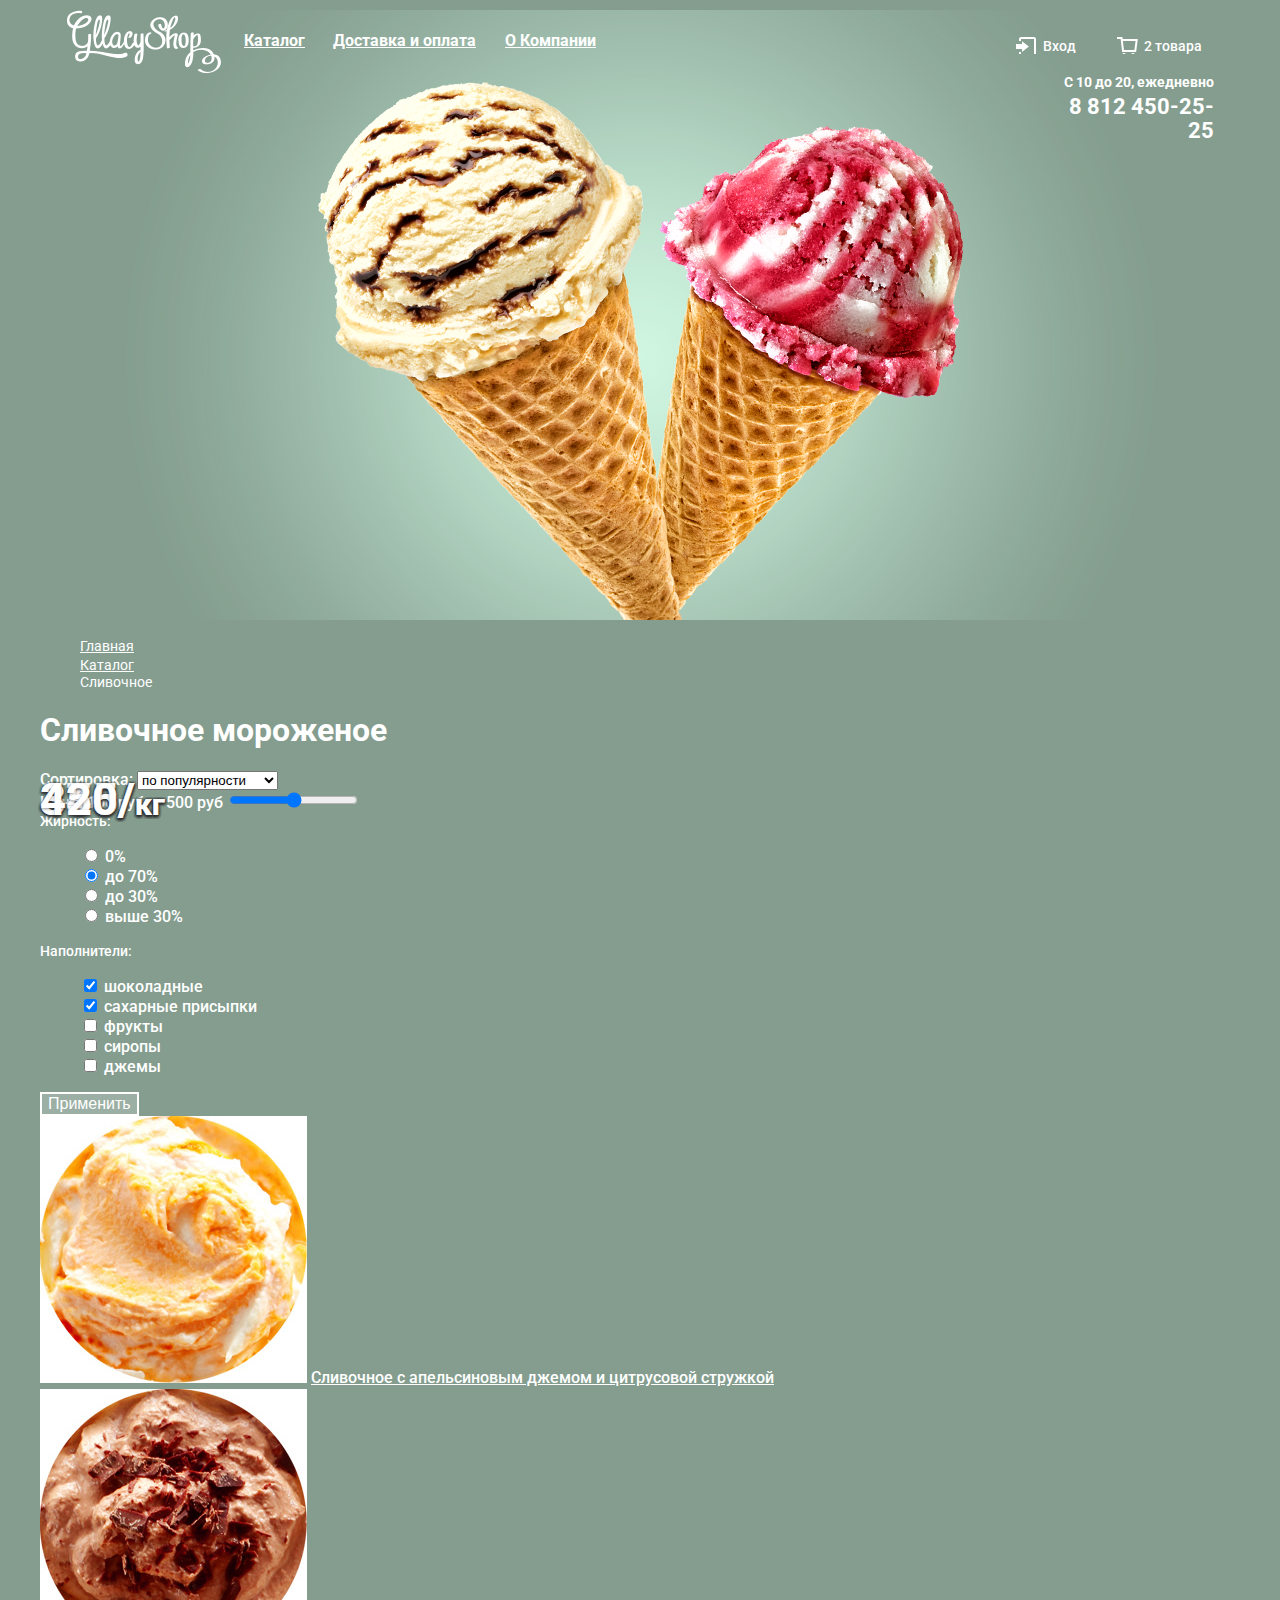
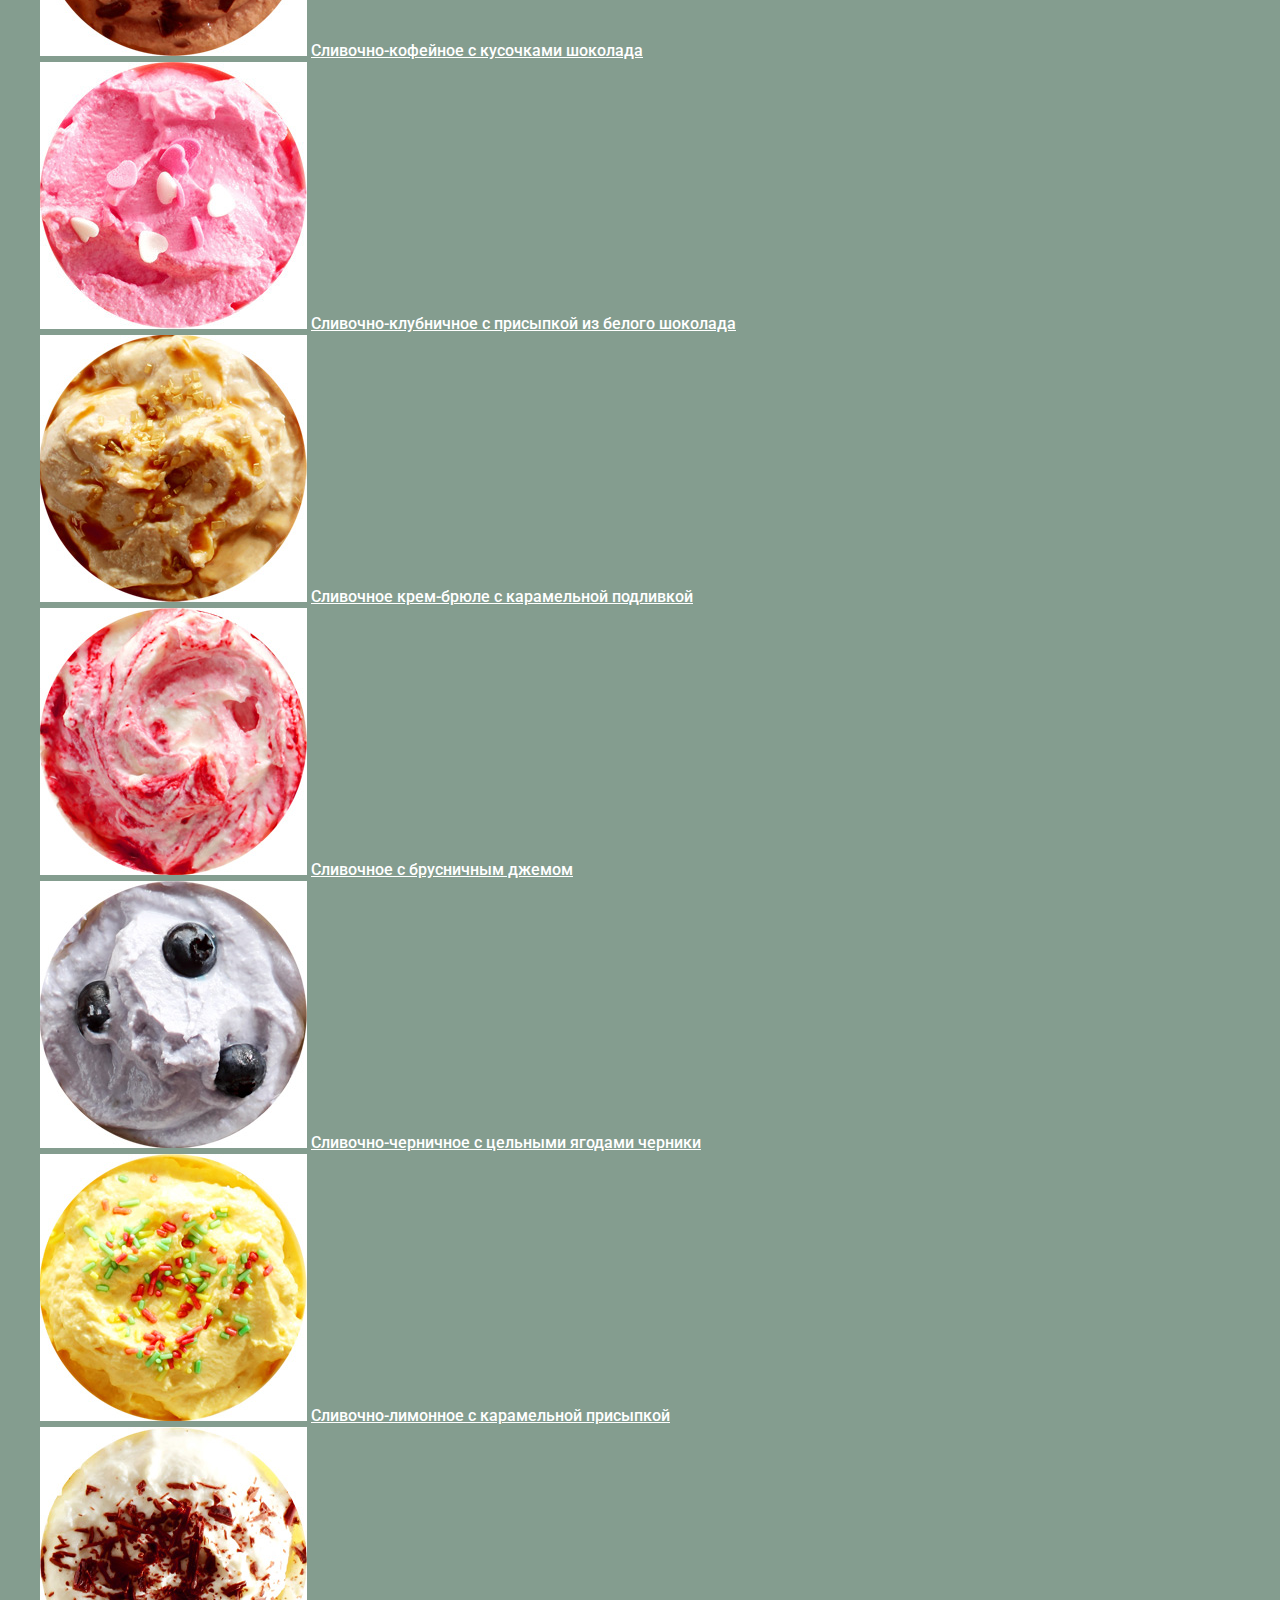
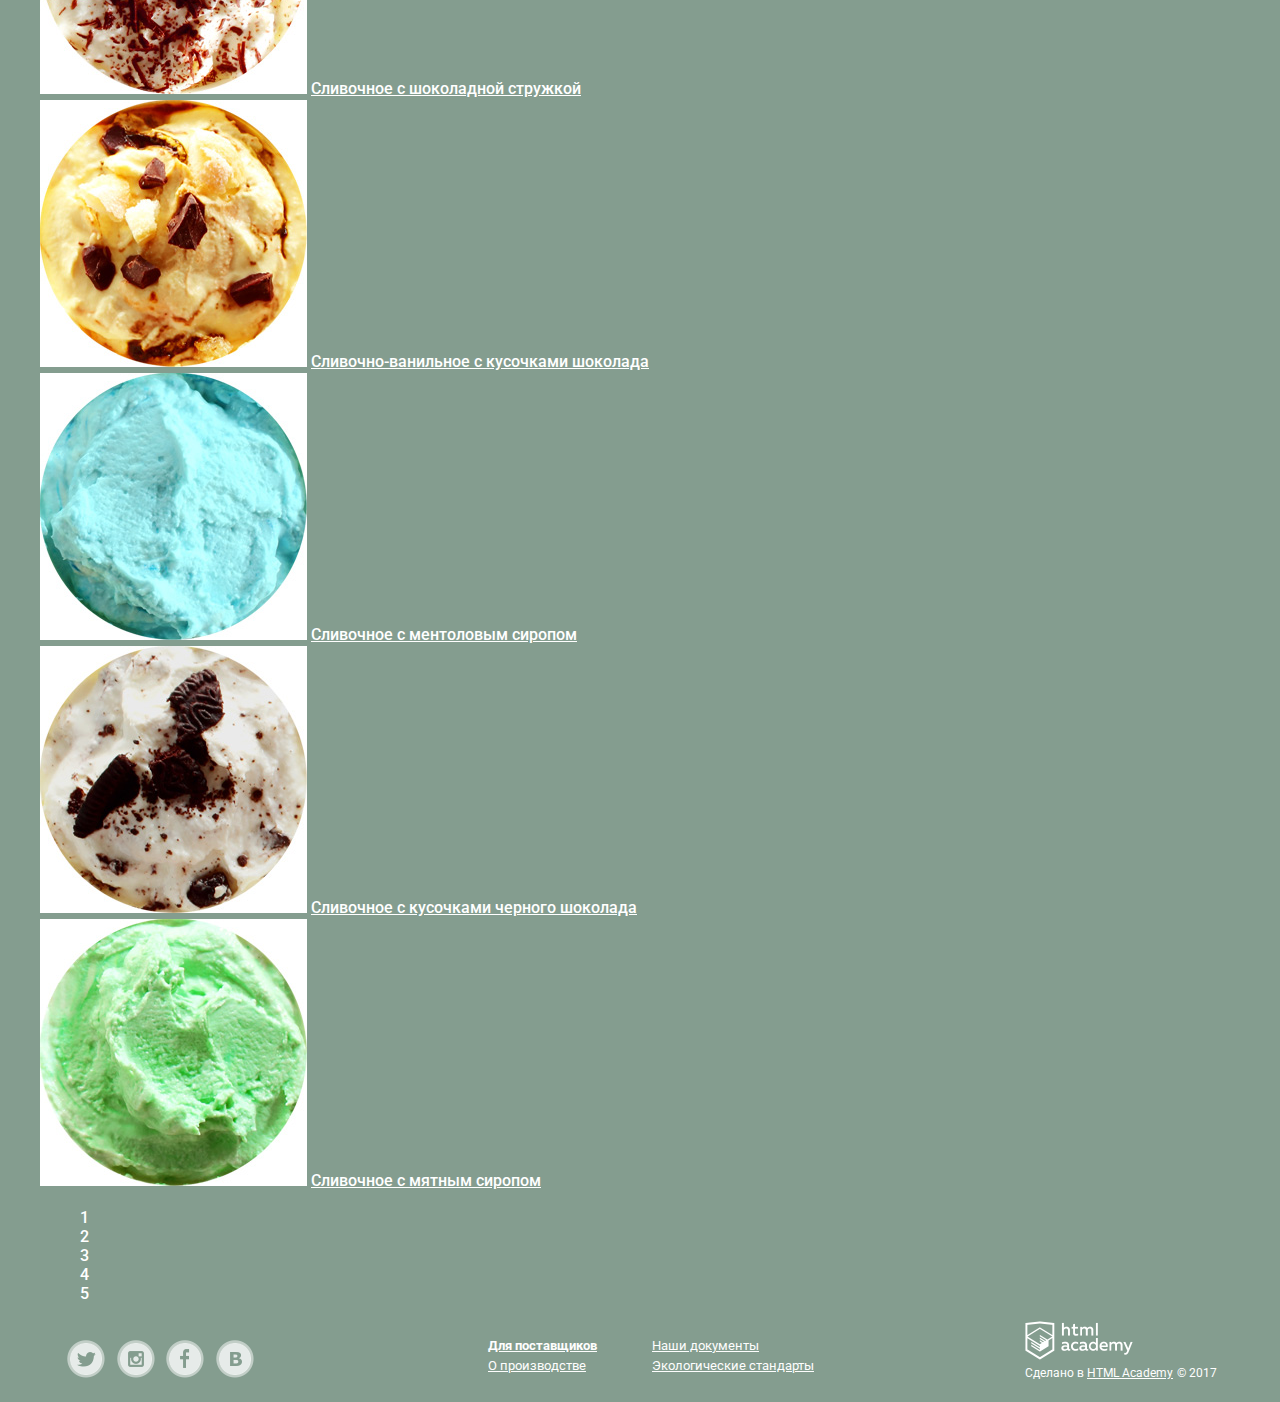
==== commit 27e2bef7: "Декоративные элементы 3.0" ====
--- a/catalog.html
+++ b/catalog.html
@@ -282,27 +282,29 @@
       <footer class="main-footer">
           <section class="footer-social">
               <h2 class="visually-hidden">Социальные сети</h2>
-              <ul>
-                <li><a class="social-button" href="#">Твитер</a></li>
-                <li><a class="social-button" href="#">Инстаграмм</a></li>
-                <li><a class="social-button" href="#">Фейсбук</a></li>
-                <li><a class="social-button" href="#">В контакте</a></li>
+              <ul class="social-link">
+                <li><a class="social-button-tw" href="http://twitter.com"><span class="visually-hidden">Твитер</span></a></li>
+                <li><a class="social-button-inst" href="https://www.instagram.com"><span class="visually-hidden">Инстаграмм</span></a></li>
+                <li><a class="social-button-fb" href="http://facebook.com"><span class="visually-hidden">Фейсбук</span></a></li>
+                <li><a class="social-button-vk" href="http://vk.com"><span class="visually-hidden">В контакте</span></a></li>
                   </ul>
           </section>
           <section class="about-us">
               <h2 class="visually-hidden">О нас</h2>
-          <ul>
-              <li><a href="for_suppliers.html">Для поставщиков</a></li>
+          <ul class="about-us-list">
+              <li class="heart"><a href="for_suppliers.html">Для поставщиков</a></li>
+              <li><a href="our_documents.html">Наши документы</a></li>
               <li><a href="about_production.html">О производстве</a></li>
-              <li><a href="our_documents.html">Наши документы</a></li>
               <li><a href="eco_standards.html">Экологические стандарты</a></li>
           </ul>       
           </section>
           <section class="developer">
               <h2 class="visually-hidden">Разработчик</h2>
-          <a href="https://htmlacademy.ru/intensive/htmlcss">html academy</a>
+          <a href="https://htmlacademy.ru/intensive/htmlcss" class="developer-link"><span class="visually-hidden">html academy</span></a>
+              <div class="developer-title">
           <span>Сделано в </span>
               <a href="https://htmlacademy.ru/intensive/htmlcss">HTML Academy</a>
               <span> © 2017</span>
+              </div>
               </section>
       </footer>--- a/css/style.css
+++ b/css/style.css
@@ -6,11 +6,6 @@
     padding: 0;
     margin: 0;
     background-color: #849d8f;
-    
-    background-image: url("../img/gllacy-index-1200.jpg");
-    background-repeat: no-repeat;
-    background-position: center top 0;
-    background-size: auto auto;
     
     color: #ffffff;
     font-family: Roboto, Arial, sans-serif; 
@@ -19,7 +14,7 @@
 
 header,
 main,
-footer /*ширина страницы и ее располодение по уентру*/ {
+footer /*ширина страницы и ее располодение по центру*/ {
     width: 1200px;
     margin: 0 auto;
 }
@@ -78,18 +73,34 @@
     flex-direction: column;
     align-items: center;
     width: 1146px;
-    height: 610px;
+    min-height: 610px;
     margin: 10px auto 0;
     box-sizing: inherit;
     background-image: url("../img/ice_cream_1.png");
     background-repeat: no-repeat;
-    background-position: right 50px top -15px;
-    background-size: 1045px 881px;   
+    background-position: right 50px top -11px;
+    background-size: 1045px 881px;
+    
+    transition: background-image 0.5s ease, background-color 0.5s ease;
+}
+
+.main-header::before,
+.main-header::after /* для кнопок слайдера */ {
+  content: "";
+  visibility: hidden;
+}
+
+.main-header::before /* вторая картинка слайдера */ {
+  background-image: url("../img/ice_cream_2.png");
+}
+
+.main-header::after /* третья картинка слайдера */ {
+  background-image: url("../img/ice_cream_3.png");
 }
 
 .main-navigation /*Логотип, основное меню, пользовательское меню*/ {
     width: 1146px;
-    height: 63px;    
+    min-height: 63px;    
     display: flex;
 }
 
@@ -98,7 +109,7 @@
     justify-content: flex-start;
     width: 902px;
     align-items: center;
-    height: 63px;
+    min-height: 63px;
 }
 
 .main-header-logo /*логотип*/ {
@@ -111,7 +122,7 @@
     margin: 0;
     padding: 0;    ;
     padding-top: 20px;
-    height: 43px;
+    min-height: 43px;
 }
 
 .site-navigation > li > a /*стилизация меню: "Каталог", "Доставка", "О компании"*/ {
@@ -194,7 +205,7 @@
     margin: 0;
     padding: 0;
     width: 250px;
-    height: 35px;
+    min-height: 35px;
     font-size: 14px;
     line-height: 16px;
     font-weight: 500; 
@@ -227,7 +238,7 @@
 
 .user-navigation .user-navigation-search /* фон для кнопки поиска */ {
     width: 32px;
-    height: 32px;
+    min-height: 32px;
     background-color: rgba(255, 255, 255, 0.2);
     border-radius: 50%;
     margin: 0;
@@ -243,7 +254,7 @@
 
 .user-navigation .user-navigation-entrance /* фон для кнопки входа */ {
     width: 92px;
-    height: 35px;
+    min-height: 35px;
     background-color: rgba(255, 255, 255, 0.2);
     border-radius: 17px;
     margin: 0;
@@ -339,48 +350,6 @@
     font-size: 18px;
     line-height: 24px; 
     font-weight: 700;
-}
-
-.icecream p{
-    font-size: 45px;
-    line-height: 45px;
-    color: rgb(255, 255, 255);    
-    text-align: left;
-    text-shadow: 0px 1px 3px rgba(49, 50, 53, 0.5);
-    font-weight: 700;
-}
-
-.icecream span {
-    font-size: 30px;
-}
-
-.range .icecream-1 a,
-.range .icecream-2 a,
-.range .icecream-3 a,
-.range .icecream-4 a, 
-.range-catalog .icecream a {
-    font-size: 16px;
-    line-height: 22px;
-    color: #ffffff;
-    font-weight: 700;
-}
-
-.icecream a:last-of-type {
-    font-size: 18px;
-}
-
-.features h2{
-    font-size: 24px;
-    line-height: 30px;
-    color: #323232;
-    font-weight: 500;
-}
-
-.features li{
-   font-size: 16px;
-   line-height: 22px;
-   color: #323232;
-   font-weight: 400;  
 }
 
 .blog h1{
@@ -432,12 +401,6 @@
     line-height: 24px;
     color: #323232;
     text-decoration: none;
-    font-weight: 700;
-}
-
-.contacts a:last-child {
-   color: #fefefe; 
-   background-size: 252px 44px;
     font-weight: 700;
 }
 
@@ -550,14 +513,15 @@
 }
 
 .header-info {
-    position: absolute;
-    margin: 0;
-    padding: 0;
-    top: 72px;
-    right: 100px;
+    display: block;
+    position: relative;
+    margin: 0;
+    padding: 0;    
     width: 168px;
-    height: 45px;
+    min-height: 45px;
     text-align: right;
+    right: -490px;
+    top: 0;
 }
 
 .header-info p,
@@ -580,316 +544,682 @@
     line-height: 24px;   
 }
 
-.slide1 p /* подпись в слайдере */ {
-    display: block;
+/* Слайдер */
+
+.slider {
     position: relative;
+    padding-top: 321px;
+    text-align: center;
+    color: #ffffff;
+    width: inherit;
+}
+
+.slider-list {
+    margin: 0;
+    padding: 0;
+    list-style: none;
+}
+
+.slide {
+    display: none;
+    margin-top: -47px;
+}
+
+.slide-title /* подпись в слайдере */ {
     width: 673px;
-    height: 115px;
-    top: 260px;
-}
-
-.slider p{
     font-size: 60px;
     line-height: 60px;
     font-weight: 700;
-}
-
-.slider a {
-    font-size: 32px;
-    line-height: 44px;
-    background-size: 280px 64px;  
-    font-weight: 700;
-    color: #ffffff;
-    text-align: center;    
-}
-
-.slider .button-slider /* кнопка "Давайте оба" в слайдере */ {
-    width: 280px;
-    height: 55px;
-    font-weight: 700;
-    text-decoration: none;
+    margin: 0 auto;
+    margin-bottom: 29px;    
+}
+
+.button {
+  display: inline-block;
+  padding: 12px 44px;
+
+  font-weight: 600;
+  font-size: 31px;
+  line-height: 41px;
+  text-align: center;
+  color: #ffffff;
+  vertical-align: top;
+  text-decoration: none;
+  text-shadow: 0 2px 5px rgba(160, 32, 11, 0.76);
+
+  background: #f26843;
+  background: linear-gradient(to bottom, #f26843 0%, #e74a35 100%);
+  border-radius: 50px;
+  box-shadow: 0 2px 2px rgba(172, 16, 0, 0.64);
+  border: none;
+
+  cursor: pointer;
+}
+
+.button:hover {
+  background: linear-gradient(to bottom, #f58669 0%, #ec6f5e 100%);
+  box-shadow: 0 2px 2px rgba(172, 16, 0, 1);
+}
+
+.button:active {
+  background: linear-gradient(to bottom, #d84732 0%, #e1613e 100%);
+  box-shadow: inset 0 2px 2px rgba(172, 16, 0, 1);
+}
+
+.slider-controls {
+  position: absolute;
+  bottom: 21px;
+  left: 0;
+  z-index: 20;
+  
+  font-size: 0;
+}
+
+.slider-controls label {
+  display: inline-block;
+  width: 17px;
+  height: 17px;
+  margin-right: 8px;
+
+  vertical-align: top;
+
+  background-color: transparent;
+  border: 2px solid #ffffff;
+  border-radius: 50%;
+  cursor: pointer;
+}
+
+#product-1:checked ~ .main-header {
+  background-color: #849d8f;
+  background-image: url("../img/ice_cream_1.png");
+}
+
+#product-2:checked ~ .main-header {
+  background-color: #8996a6;
+  background-image: url("../img/ice_cream_2.png");
+}
+
+#product-3:checked ~ .main-header {
+  background-color: #9d8b84;
+  background-image: url("../img/ice_cream_3.png");
+}
+
+#product-1:checked ~ .main-header #slide1,
+#product-2:checked ~ .main-header #slide2,
+#product-3:checked ~ .main-header #slide3 {
+  display: block;
+}
+
+#product-1:checked ~ .main-header label[for="product-1"],
+#product-2:checked ~ .main-header label[for="product-2"],
+#product-3:checked ~ .main-header label[for="product-3"] {
+  background-color: #ffffff;
+}
+
+
+.action /* флекс для акций */ {
+    display: flex;
+    align-items: center;
+    justify-content: space-around;
+    min-height: 320px;    
+    box-sizing: inherit; 
+    padding: 0;
+    margin-top: -18px;    
+}
+
+.action-first,
+.action-second /* задаем размеры карточек с акциями */ {
+    width: 560px;
+    min-height: 230px;
+}
+
+.action .button-background /* стилизация кнопок в акциях */ {
+    display: block;
+    width: 167px;
+    height: 35px;
     text-align: center;
     text-shadow: 0 2px 5px rgba(160, 32, 11, 0.76);     
     background-image: linear-gradient( 90deg, rgb(231,74,53) 0%, rgb(242,104,67) 100%);
     box-shadow: 0 2px 2px 0 rgba(172, 16, 0, 0.64);
     border-radius: 30px;
-    padding-top: 5px;
-    display: block;
-    position: relative;
-    top: 235px;
-    left: 200px;   
-}
-
-.action {
-    display: flex;
-    align-items: center;
-    justify-content: space-around;
-    /*margin-bottom: 40px;*/
-    height: 320px;    
-    box-sizing: inherit; 
-    padding: 0;
-    margin-top: -18px;    
-}
-
-.action-first,
-.action-second {
-    width: 560px;
-    height: 230px;
-    /*margin: auto;*/
-}
-
-.action a {
-    display: block;
-    float: right;
+    padding-top: 10px;
+    margin-left: 373px;
+    margin-top: 44px;
+}
+
+.action .action-second .button-background /* изменение ширины и отступов для кнопки "Хочу шоколадки" */ {
+     width: 190px;
+     margin-left: 350px;
+}
+
+.action a /* стилизация ссылок в акциях */ {    
     font-size: 18px;
     line-height: 24px;
     font-weight: 700;
+    text-decoration: none;
+    color: #ffffff;
 }
     
-.action h2 {
+.action h2 /* стилизация заголовков в акциях */ {
     font-size: 35px;
     line-height: 41px;
     font-weight: 700;
-}
-
-.action p {
+    display: block;
+    padding: 17px 0 0 19px;
+    margin: 0;
+}
+
+.action p /* стилизация текста в акциях */ {
     font-size: 18px;
     line-height: 22px;
     font-weight: 700;
-}
-
-.action-first a {   
-    background-size: 165px 46px;
-}
-
-.action-second a{
-    background-size: 189px 45px; 
-}
-
-.action-first {
+    display: block;
+    padding: 15px 0 0 20px;
+    margin: 0;
+}
+
+.action-first /* добавляем фон в первую акцию */ {
     background-image: url("../img/crimson_background_.jpg");
     background-repeat: no-repeat;
     margin-left: 14px;
+    border-radius: 20px;
 } 
 
-.action-second {
+.action-second /* добавляем фон во вторую акцию */ {
     background: url("../img/socolad_background_.jpg") no-repeat;
     margin-right: 14px;
-}
+    border-radius: 20px;
+}
+
+/* Ассортимент */
 
 .range /*флекс для ассортимента на главной странице*/ {
     display: flex;
     justify-content: space-between;
     width: 1146px;
-    height: 323px;
+    min-height: 323px;
     margin: 0 auto;
     margin-bottom: 40px;
     box-sizing: inherit;
+    margin-top: -6px;
 }
 
 .range > div /*размеры карточек с мороженым */ {
     width: 275px;
-    height: 332px;
+    min-height: 332px;
     margin: 0;
     padding-right: 30px;
+    position: relative;
+}
+
+.range div img /* убираем белые углы у всех карточек с мороженым */ {
+    border-radius: 133px;
 }
 
 .range > div:last-child /* убираем отступ у последней карточки */ {
     padding: 0;
 }
 
-.hit {
+.range .icecream-1::before,
+.range .icecream-2::before,
+.range .icecream-3::before,
+.range .icecream-4::before /* позиционирование надписи Хит */ {
+    content: "";
+    display: block;
     position: absolute;
-    top: 1000px;
-    background-color: crimson;
-}
-
-.icecream {
-    width: 264px;
-    height: 323px;
-    margin: 0;
-    padding: 0;
-}
-
-.features-list {
-    display: flex;
-    justify-content: center;
-    align-content: space-between; 
-    flex-wrap: wrap;
-    margin-bottom: 40px;
-    height: 223px;    
-    box-sizing: inherit;    
-    width: 1146;
-}
-
-.features .features-list li {
-    width: 560px;
-}
-
-.features-title {
+    background-image: url(../img/hit_.png);
+    background-position: 0 0;
+    width: 61px;
+    height: 61px;
+    z-index: 1;
+}
+
+.icecream p /* стилизация цены в карточках с мороженым */ {
+    font-size: 45px;
+    line-height: 45px;
+    color: rgb(255, 255, 255);    
+    text-align: left;
+    text-shadow: 0px 1px 3px rgba(49, 50, 53, 0.5);
+    font-weight: 700;
+    margin: 0;
+    padding: 0;
+    position: absolute;
+    bottom: 73px;
+    z-index: 1; 
+}
+
+.icecream span  /* стилизация "кг" в карточках с мороженым */ {
+    font-size: 30px;
+}
+
+.range .icecream a, 
+.range-catalog .icecream a /* стилизация ссылок с названиями в карточках с мороженым */ {
+    font-size: 16px;
+    line-height: 22px;
+    color: #ffffff;
+    font-weight: 500;
+    margin: 0;
+    padding: 0;
+    display: inline-block;
+    margin-top: 10px;
+    text-align: center;
+}
+
+.range .icecream-2, 
+.range .icecream-3,
+.range .icecream-4 /* выравниваем второе мороженое */ {
+    margin-left: -4px;
+}
+
+/*.icecream a:last-of-type /* кнопка быстрый просмотр  {
+    font-size: 18px;
+}*/
+
+/* Преимущества */
+
+.features /* фон для блока с преимуществами */ {
+    margin: -10px 0 36px 26px;
+    padding: 0;  
+    color: #323232;
+    background-color: #eee0c4;
+    background-image: url("../img/glacey_background_store_.jpg");
+    background-position: center;
+    border-radius: 17px;
+    width: 1146px;    
+    min-height: 304px;
+}
+
+.features-title /*заголовок в преимуществах */ {
+    font-size: 24px;
+    line-height: 30px;
+    color: #323232;
+    font-weight: 500;
+    display: block;
+    padding-top: 24px;
+    padding-left: 21px;
     width: 1146px;
     margin: 0 auto;
 }
 
+.features-list /* флекс для блока с преимуществами */ {
+    display: flex;
+    flex-wrap: wrap;
+    align-items: flex-start;
+    justify-content: space-between;
+    
+    margin: 0 17px;
+    padding: 0;
+    list-style: none;
+}
+
+.element {
+    position: relative;
+    width: 484px;
+    min-height: 60px;
+    padding-top: 7px;
+    padding-left: 60px;
+}
+
+.features-ice-cream::before /* картинка с мороженкой */ {
+    content: "";
+    position: absolute;  
+    width: 49px;
+    height: 49px;    
+    background-image: url("../img/small_ice_cream.png");
+    background-repeat: no-repeat;    
+    top: 9px;
+    left: 4px;
+}
+
+.features-cow::before /* картинка с коровой */ {
+    content: "";
+    position: absolute;  
+    width: 49px;
+    height: 49px;    
+    background-image: url("../img/cow.png");
+    background-repeat: no-repeat;    
+    top: 9px;
+    left: 2px;
+}
+
+.features-leaf::before /* картинка с листиком */ {
+    content: "";
+    position: absolute;  
+    width: 49px;
+    height: 49px;    
+    background-image: url("../img/leaf.png");
+    background-repeat: no-repeat;    
+    top: 2px;
+    left: 4px;
+}
+
+.features-thermometer::before /* картинка с термометром */ {
+    content: "";
+    position: absolute;  
+    width: 49px;
+    height: 49px;    
+    background-image: url("../img/thermometer.png");
+    background-repeat: no-repeat;    
+    top: 2px;
+    left: 1px;
+}
+
+.features-leaf, 
+.features-thermometer {
+   margin-top: 9px;
+}
+
+/* Блог и подписка */
+
 .blog-subscription {
+    width: 1146px;
+    min-height: 222px;
+    
     display: flex;
+    flex-wrap: wrap; 
     justify-content: space-between;
-    align-items: center;
-    padding: 0 27px;
-    margin-bottom: 40px;
-    height: 222px;    
-    box-sizing: inherit;    
-}
-
-.blog,
+    align-items: flex-start;
+    
+    margin: 0;
+    margin-left: 21px;
+    padding: 0;
+}
+
+.blog-subscription-wrap {
+    width: 560px;
+    min-height: 222px;
+    margin: auto;
+}
+
+.blog-wrap {
+    background-image: url("../img/strawberry_background_.jpg");
+    background-repeat: no-repeat;
+    border-radius: 15px;
+    width: 560px;
+    height: 220px;
+}
+
+.blog {
+    padding: 11px 260px 0 18px;
+}
+
+.blog-link {
+    margin-top: -10px;
+}
+
+.blog a {
+    font-size: 24px;
+    line-height: 30px;
+    font-weight: 700;
+    color: #323232;
+}
+
+.blog a:hover {
+    color: #e84d37;
+}
+
+.subscription-background {
+    background-image: url("../img/post_background.jpg");
+    background-repeat: no-repeat;
+    border-radius: 15px;
+    width: 560px;
+    height: 220px;
+    margin-left: 13px;
+    margin-top: -11px;
+}
+
+.subscription-title {
+    display: block;
+    padding-top: 35px;
+    padding-left: 26px;
+    font-size: 16px;
+    line-height: 22px;
+    font-weight: 400;
+    color: #5a5a5a;
+}
+
 .subscription {
+    width:  515px;
+    min-height: 53px;
+        margin-left: 26px;
+    margin-top: 36px;
+}
+
+.subscription input[type=email] {
+    margin-bottom: 0;
+    margin-right: 0;
+        min-width: 364px;
+    height: 39px;
+    border-radius: 5px;
+}
+
+.subscription button[type=submit] {
+    width: 129px;
+    height: 47px;
+    display: inline-block;
+    font-weight: 700;
+    font-size: 18px;
+    line-height: 24px;
+    text-align: center;
+    color: #ffffff;
+    vertical-align: top;
+    text-decoration: none;
+    text-shadow: 0 2px 5px rgba(160, 32, 11, 0.76);
+    background: #f26843;
+    background: linear-gradient(to bottom, #f26843 0%, #e74a35 100%);
+    border-radius: 50px;
+    box-shadow: 0 2px 2px rgba(172, 16, 0, 0.64);
+    border: none;
+    cursor: pointer;
+    margin-left: 8px;
+    margin-top: -2px;
+}
+
+.subscription button[type=submit]:hover {
+  background: linear-gradient(to bottom, #f58669 0%, #ec6f5e 100%);
+  box-shadow: 0 2px 2px rgba(172, 16, 0, 1);
+}
+
+.subscription button[type=submit]:active {
+  background: linear-gradient(to bottom, #d84732 0%, #e1613e 100%);
+  box-shadow: inset 0 2px 2px rgba(172, 16, 0, 1);
+}
+
+.map-contacts {
+    display: block;
+    position: relative;
+    height: 430px;
+    background-image: url("../img/map.png");
+    background-repeat: no-repeat;
+    background-position: 27% 0%;
+    margin-top: 39px;
+    box-sizing: inherit;
+}
+
+.contacts {
+    position: absolute;
+    top: 50%;
+    right: 27px;
+    width: 302px;
+    color: #323232;
+    background-color: #fffffe;
+    border-radius: 15px;
+    text-align: left;
+    transform: translateY(-49%);
+    height: 306px;    
+}
+
+.contacts .button-contacts {
+    width: 252px;
+    height: 46px;
+    
+    display: inline-block;
+    font-weight: 700;
+    font-size: 18px;
+    line-height: 24px;
+    text-align: center;
+    color: #ffffff;
+    vertical-align: top;
+    text-decoration: none;
+    text-shadow: 0 2px 5px rgba(160, 32, 11, 0.76);
+    background: #f26843;
+    background: linear-gradient(to bottom, #f26843 0%, #e74a35 100%);
+    border-radius: 50px;
+    box-shadow: 0 2px 2px rgba(172, 16, 0, 0.64);
+    border: none;
+    cursor: pointer;
+    margin-left: 25px;
+    margin-top: 21px;
+    padding-top: 10px;
+}
+
+.button-contacts:hover {
+  background: linear-gradient(to bottom, #f58669 0%, #ec6f5e 100%);
+  box-shadow: 0 2px 2px rgba(172, 16, 0, 1);
+}
+
+.button-contacts:active {
+  background: linear-gradient(to bottom, #d84732 0%, #e1613e 100%);
+  box-shadow: inset 0 2px 2px rgba(172, 16, 0, 1);
+}
+
+.map {
+    content: "";
+    position: absolute;  
+    width: 218px;
+    height: 142px;    
+    background-repeat: no-repeat;  
+    background-image: url("../img/ice_cream_on_map_.png");
+    top: 141px;
+    left: 266px;
+}
+
+.contact-adres {
+    margin: 28px 0 0 25px;
+    padding: 0;
+    width: 222px;
+    display: block;
+    min-height: 88px;
+}
+
+.contacts p, 
+.contacts b, 
+.contacts a {
+    margin: 0;
+    padding: 0;
+}
+
+.contacts b {
+    margin-bottom: 10px;
+}
+
+.contast-phone {
+    margin: 20px 0 0 25px;
+    padding: 0;
+    width: 222px;
+    display: block;
+    min-height: 71px;
+}
+
+/*подвал */
+
+.main-footer /* флекс для подвала */ {
+    display: flex;  
+    min-height: 83px;    
+    box-sizing: inherit; 
+    margin-top: 16px;
+}
+
+.footer-social {
+    margin: 0;
+    padding: 0;
+}
+
+.social-link {    
+    min-width: 187px;
+    height: 38px;
+    display: flex;
+    flex-direction: row;
+    justify-content: space-between;
+    margin: 21px auto auto -13px;
+}
+
+.social-button-tw {
+    display: block;
+    width: 38px;
+    height: 38px;
+    background-image: url("../img/tviter_.png");
+}
+
+.social-button-inst {
+    display: block;
+    width: 38px;
+    height: 38px;
+    background-image: url("../img/instagramm.png");
+}
+
+.social-button-fb {
+    display: block;
+    width: 38px;
+    height: 38px;
+    background-image: url("../img/facebook.png");
+}
+
+.social-button-vk {
+    display: block;
+    width: 38px;
+    height: 38px;
+    background-image: url("../img/v_kontakt.png");
+}
+
+.about-us {
+    margin: 16px 0 0 194px;
+    padding: 0;
+}
+
+.about-us-list {
+    margin: 0;
+    display: flex;
+    flex-wrap: wrap;
+    position: relative;
+    width: 328px;
+    height: 38px;
+    justify-content: flex-start;
+}
+
+.about-us-list li {
+    flex-basis: 50%;
+}
+
+.heart::before {
+    content: "";
+    position: absolute;  
+    width: 15px;
+    height: 13px;    
+    background-image: url("../img/heart.png");
+    background-repeat: no-repeat;  
+    top: 5px;
+    left: 18px;
+    
+}
+
+.developer {
+    position: relative;
+    width: 192px;
+    height: 58px;
     margin: auto;
-    width: 560px;
-    height: 222px;
-}
-
-.map-contacts {
-    margin: 0 auto;
-    margin-bottom: 18px;
-    height: 433px;    
-    box-sizing: inherit;  
-    background-image: url("../img/map.png");
-    position: relative;
-}
-
-.contacts {
-    width: 308px;
-    height: 302px;
-    float: right;
-    background-color: #fffffe;
-    border-radius: 30px;
+    right: -93px;
+    top: -10px;
+}
+
+.developer-link {
     position: absolute;
-    right: 27px;
-    top: 69px;
-}
-
-.main-footer /* флекс для подвала */ {
-    display: flex;    
-    margin-bottom: 26px;
-    height: 83px;    
-    box-sizing: inherit;    
-}
-
-.footer-social {
-    margin: auto;
-}
-
-.about-us {
-    margin: auto;
-}
-
-.developer {
-    margin: auto;
-}
-
-.breadcrumbs-list {
-    display: flex;
-    width: 224px;
-    justify-content: space-between
-}
-
-.filter /*сетка на флексах для фильтров в каталоге*/{
-    display: flex;
-    width: 864px;
-    height: 136px;
-    flex-wrap: wrap;
-    margin: 0;
-}
-
-.filter div:nth-child(1) /*сортировка*/ {
-    width: 195px;
-    height: 66px;
-    margin: 0;
-    padding: 0;    
-}
-
-.filter div:nth-child(2) /*цена*/ {
-    width: 224px;
-    height: 66px;
-}
-
-.filter div:nth-child(3) /*жирность*/ {
-    width: 422px;
-    height: 66px;
-    margin: 0;
-    padding: 0;
-}
-
-.filter-list-fat /*флекс для жирности*/ {
-    display: flex;
-    justify-content: space-between;
-}
-
-.filter div:nth-child(4) /*наполнители*/ {
-    width: 704px;
-    height: 58px;
-    margin: 0;
-    padding: 0;
-}
-
-.filter-list-fillers /*флекс для наполнителей*/ {
-    display: flex;
-    justify-content: space-between;
-}
-
-.filter div:nth-child(5) /*кнопка "применить"*/ {
-    width: 150px;
-    height: 41px;
-}
-
-.range-catalog /*флекс для ассортимента на странице каталога*/ {
-    display: flex;
-    justify-content: space-between;
-    width: 1146px;
-    height: 1096px;
-    margin: 0 auto 40px;
-    flex-wrap: wrap;
-    box-sizing: inherit; 
-}
-
-.icecream /*задаем ширину и высоту блока с мороженым (картинка + цена + полпись*/ {
-    width: 267px;
-    height: 329px;
-}
-
-.icecream p,
-.icecream a /* убираем отступы у абзацев и ссылок */ {
-    padding: 0;
-    margin: 0;
-}
-
-.page-list /* флекс для страниц каталога */ {
-    display: flex;
-    width: 203px;
-    height: 36px;
-    justify-content: space-around;
-    margin-left: 955px;
-} 
-
-.footer-social-list /* флекс для соц. сетей */ {
-    display: flex;
-    width: 189px;
-    height: 41px;
-    justify-content: space-between;
-}
-
-.about-us-list /* флекс для ссылок "о нас" */ {
-    display: flex;
-    width: 312px;
-    height: 47px;
-    flex-wrap: wrap;
-    justify-content: space-between;
-}
-
-.developer /* флекс для разработчика */ {
-    display: flex;
-    width: 194px;
-    height: 64px;
-    flex-wrap: wrap;
-    justify-content: space-between;
+    background-image: url("../img/logo_htmlacademy_small.png");
+    width: 108px;
+    height: 39px;
+}
+
+.developer-title {
+    margin: 41px 0 0 0;
+    padding: 0;
 }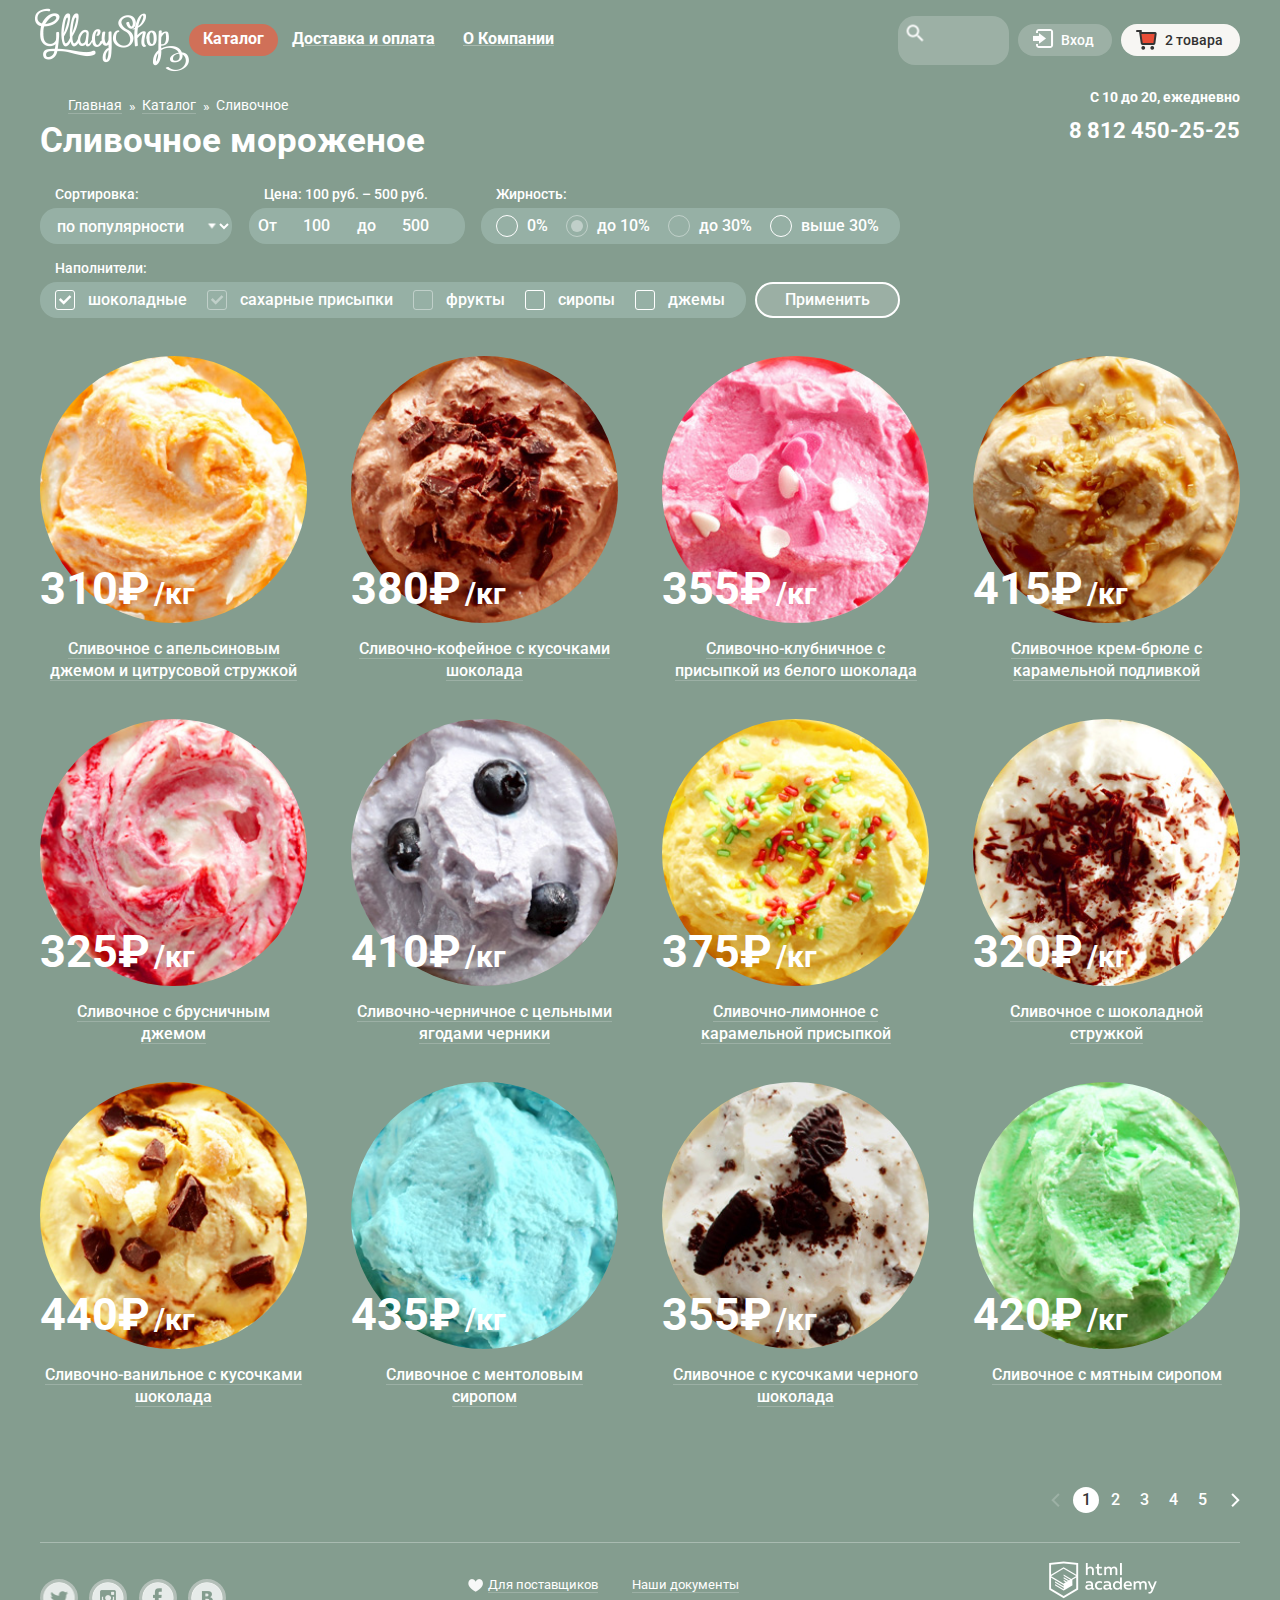
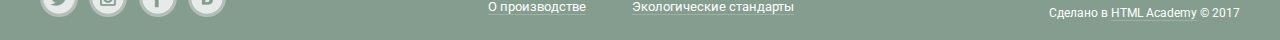
==== commit 5b30e74e: "Декоративные элементы 4.0" ====
--- a/catalog.html
+++ b/catalog.html
@@ -1,310 +1,567 @@
 <!DOCTYPE html>
 <html lang="ru">
-  <head>
-    <meta charset="utf-8">
-    <title>HTML Academy: Глейси</title>
-    <link href="https://fonts.googleapis.com/css?family=Roboto:400,500,700" rel="stylesheet">
-    <link href="css/normalize.css" rel="stylesheet">
-    <link href="css/style.css" rel="stylesheet">
     
-  </head>
-  <body>
-      <header class="main-header">
-        <nav class="main-navigation">
-            <div class="container">
-            <a class="main-header-logo">
-                <img src="img/logo_.png" width="154" height="64" alt="Логотип магазина мороженого Глэйси">
-            </a>        
+    <head>
+        <meta charset="utf-8">
+        <title>HTML Academy: Глейси Каталог</title>
+        <link href="https://fonts.googleapis.com/css?family=Roboto:400,500,700&amp;subset=cyrillic" rel="stylesheet" type="text/css">
+        <link rel="stylesheet" href="css/style.css">
+    </head>
+    
+    <body class="glacy">
+        <div class="wrapper">
+            <header class="main-header">
+                <div class="main-header-logo">
+                    <a href="index.html">
+                        <img src="img/logo_.png" width="154" height="64" alt="Логотип магазина мороженого Глэйси">
+                    </a>
+                </div>
+                <nav class="main-navigation">
                     <ul class="site-navigation">
-                       <li>
-                            <a href="#" class="site-navigation-catalog-name">Каталог</a>
-                            <!--<ul class="site-navigation-catalog">
-                                <li><a href="novelties.html">Новинки</a></li>
-                                <li><a href="catalog.html">Сливочное</a></li>
-                                <li><a href="scherbet.html">Щербеты</a></li>
-                                <li><a href="fruit_ice.html">Фруктовый лед</a></li>
-                                <li><a href="melorin.html">Мелорин</a></li>
-                            </ul>-->
+                        <li class="site-navigation-list  main-nav-item-active">
+                            <a class="site-navigation-link">Каталог</a>
+                            <div class="site-navigation-popup-wrap">
+                                <ul class="site-navigation-popup">
+                                    <li class="popup-list">
+                                        <a class="popup-link popup-link-new">Новинки</a>
+                                    </li>
+                                    <li class="popup-list">
+                                        <a class="popup-link  main-nav-popup-link-active">Сливочное</a>
+                                    </li>
+                                    <li class="popup-list">
+                                        <a href="#" class="popup-link">Щербеты</a>
+                                    </li>
+                                    <li class="popup-list">
+                                        <a href="#" class="popup-link">Фруктовый лёд</a>
+                                    </li>
+                                    <li class="popup-list">
+                                        <a href="#" class="popup-link">Мелорин</a>
+                                    </li>
+                                </ul>
+                            </div>
                         </li>
-                        <li><a href="shipping_payment.html">Доставка и оплата</a></li>
-                        <li><a href="about_us.html" class="site-navigation-catalog-about-us">О Компании</a></li> 
+                        <li class="site-navigation-list">
+                            <a href="#" class="site-navigation-link">Доставка и оплата</a>
+                        </li>
+                        <li class="site-navigation-list">
+                            <a href="#" class="site-navigation-link">О Компании</a>
+                        </li>
                     </ul>
-                </div>
-                    <ul class="user-navigation">
-                        <li>                            
-                          <!--<span class="visually-hidden">Поиск</span>
-                          <form method="get">
-                           <input type="search" name="search" placeholder="Что ищем?">
-                          </form>-->
+                </nav>
+                <div class="user-navigation  user-navigation-search">
+                    <span class="visually-hidden">Поиск</span>
+                    <div class="user-navigation-popup-wrap  user-navigation-popup-wrap-search">
+                        <form class="search-form" id="search-form" method="get">
+                            <input type="search" name="search" placeholder="Что ищем?">
+                        </form>
+                    </div>
+                </div>
+                <div class="user-navigation-entrance-wrap">
+                    <div class="user-navigation user-navigation-entrance"> 
+                        <a href="entrance.html" class="login-link">Вход</a> 
+                        <div class="user-navigation-popup-wrap">
+                            <form class="login-form" id="login-form" method="post">
+                                <input type="email" name="email" placeholder="Электронная почта">
+                                <input type="pass" name="password" placeholder="Пароль">
+                                <input class="btn" type="submit" value="Войти">
+                                <div class="difficulty">
+                                    <a class="difficulty-link" href="#">
+                                        <span class="difficulty-link-text">Забыли пароль?</span>
+                                    </a>
+                                    <a class="difficulty-link" href="#">
+                                        <span class="difficulty-link-text">Новая регистрация</span>
+                                    </a>
+                                </div>              
+                            </form>
+                        </div>
+                    </div>
+                    <div class="user-navigation  page-header-btn-basket-full">
+                        2 товара
+                        <div class="user-navigation-popup-wrap">
+                            <table class="basket-table">
+                                <caption class="visually-hidden">Товары в корзине:</caption>
+                                <tbody>
+                                    <tr class="basket-table-item">
+                                        <td class="basket-table-col  basket-table-col-control">
+                                            <button class="basket-table-btn  basket-table-btn-remove">Удалить</button>
+                                        </td>
+                                        <td class="basket-table-col  basket-table-col-preview">
+                                            <img src="img/ice-cream-icon-1.gif" width="33" height="33" alt="Пломбир с апельсиновым джемом">
+                                        </td>
+                                        <td class="basket-table-col  basket-table-col-label">
+                                            Пломбир с апельсиновым джемом
+                                        </td>
+                                        <td class="basket-table-col  basket-table-col-price">
+                                            <span class="basket-table-amount">1,5 кг</span> x
+                                            <span class="basket-table-price">200 руб.</span>
+                                        </td>
+                                        <td class="basket-table-col  basket-table-col-sum">
+                                            300 руб.
+                                        </td>
+                                    </tr>
+                                    <tr class="basket-table-item">
+                                        <td class="basket-table-col  basket-table-col-control">
+                                            <button class="basket-table-btn  basket-table-btn-remove">Удалить</button>
+                                        </td>
+                                        <td class="basket-table-col  basket-table-col-preview">
+                                            <img src="img/ice-cream-icon-2.gif" width="33" height="33" alt="Клубничный пломбир с присыпкой из белого шоколада">
+                                        </td>
+                                        <td class="basket-table-col  basket-table-col-label">
+                                            Клубничный пломбир с присыпкой из белого шоколада
+                                        </td>
+                                        <td class="basket-table-col  basket-table-col-price">
+                                            <span class="basket-table-amount">1,5 кг</span> x
+                                            <span class="basket-table-price">300 руб.</span>
+                                        </td>
+                                        <td class="basket-table-col  basket-table-col-sum">
+                                            450 руб.
+                                        </td>
+                                    </tr>
+                                </tbody>
+                                <tfoot>
+                                    <tr class="basket-table-item  basket-table-item-total">
+                                        <td colspan="5">
+                                            <div class="basket-table-total">Итого: 750 руб.</div>
+                                            <a class="btn  btn-tiny" href="/">Оформить заказ</a>
+                                        </td>
+                                    </tr>
+                                </tfoot>
+                            </table>
+                        </div>
+                    </div>
+                </div>
+                <div class="header-info">
+                    <span class="visually-hidden">График работы и контактный телефон</span>
+                    <p>С 10 до 20, ежедневно</p>
+                    <a href="tel:+781245025258">8 812 450-25-25</a>
+                </div>
+            </header>
+            <main>
+                <div class="breadcrumbs">
+                    <ul class="breadcrumbs-items">
+                        <li class="breadcrumbs-item">
+                            <a class="breadcrumbs-link" href="index.html">
+                                <span class="breadcrumbs-link-content">Главная</span>
+                            </a>
                         </li>
-                        <li>
-                            <a href="entrance.html" class="login-link">Вход</a>
-                            <!--<form>
-                                <input type="text" name="e-mail" placeholder="Электронная почта">
-                                <br>
-                                <input name="pass" type="password" placeholder="Пароль">
-                                <button type="submit" class="button-entrance button-background">Войти</button> 
-                            </form>
-                            <div class="difficulty">
-                            <a href="forgot_password.html">Забыли пароль</a>
-                            <a href="new_register.html">Новая регистрация</a>
-                            </div>-->
+                        <li class="breadcrumbs-item">
+                            <a class="breadcrumbs-link" href="#">
+                                <span class="breadcrumbs-link-content">Каталог</span>
+                            </a>
                         </li>
-                        <li>
-                            <span class="visually-hidden">Корзина</span>
-                            <a href="basket.html" class="basket">2 товара</a>
-                            <!--<div class="basket-with-goods">
-                                <table>
-                                    <tr>
-                                        <td>
-                                           <button type="submit">Удалить</button> 
-                                        </td>
-                                        <td>
-                                           <img src="img/ice_cream_in_basket_1.png" width="33" height="33"> 
-                                        </td>
-                                        <td>
-                                            Пломбир с апельсиновым джемом
-                                        </td>
-                                        <td>
-                                            1,5 кг х <span>200 руб.</span>
-                                        </td>
-                                        <td>
-                                            300 руб.
-                                        </td>
-                                    </tr>
-                                    <tr>
-                                        <td>
-                                           <button type="submit">Удалить</button> 
-                                        </td>
-                                        <td>
-                                           <img src="img/ice_cream_in_basket_2_.png" width="33" height="33"> 
-                                        </td>
-                                        <td>
-                                            Клубничный пломбир с присыпкой из белого шоколада
-                                        </td>
-                                        <td>
-                                            1,5 кг х <span>300 руб</span>
-                                        </td>
-                                        <td>
-                                            450 руб.
-                                        </td>
-                                    </tr>
-                                </table>
-                                <p>Итого: 750 руб.</p>
-                                <a href="checkout.html" class="button-background">Оформить заказ</a>
-                            </div>-->
-                        </li>      
-                    </ul>     
-        </nav>
-          
-          <div class="header-info">
-          <span class="visually-hidden">График работы и контактный телефон</span>
-          <p>С 10 до 20, ежедневно</p>
-          <a href="tel:+781245025258">8 812 450-25-25</a>
-          </div>
-      </header>
-      
-      <main>
-          <div class="breadcrumbs">
-              <ul class="breadcrumbs-list">                  
-                  <li><a href="index.html">Главная</a></li>
-                  <li><a href="">Каталог</a></li>
-                  <li><div class="link-current">Сливочное</div></li>
-              </ul>                           
-          </div>
-          <h1>Сливочное мороженое</h1>
-          <span class="visually-hidden">Ваши предпочтения</span>
-          
-              <form class="preferenses" method="get">
-                  <div class="filter">
-                      <div>
-                  <label for="sorting">
-                     Сортировка:          
-                  </label>
-                  <select id="sorting" name="sorting">
-                      <option value="opularity">по популярности</option>
-                      <option value="cheap_first">сначала недорогие</option>
-                      <option value="exp_first">сначала дорогие</option>
-                      <option value="fatness">по жирности</option>                     
-                  </select>
-                          </div>
-                  <div>
-                  <label for="price">
-                      Цена: 100 руб. – 500 руб
-                  </label>
-                      <input type="range" name="price" id="price" min="100" max="500" step="5">
-                  <div class="range-control"></div>
-                      </div>
-
-                    <!--Там будет как-то так: «цена» это легенд (либо спан). 100 и 500 – это инпуты, куда нужно вбивать цифры. «руб» и дефис между инпутами - это спаны. Сам слайдер – чисто дивы.-->
-                  <div>
-                  <span>Жирность:</span>
-                  <ul class="filter-list-fat">
-                      <li>
-                        <input type="radio" name="fat" id="fat-0">
-                        <label for="fat-0">0%</label>
-                      </li>
-                      <li>
-                        <input type="radio" name="fat" id="fat-70" checked>
-                        <label for="fat-70">до 70%</label>
-                      </li>
-                      <li>
-                        <input type="radio" name="fat" id="fat-before30">
-                        <label for="fat-before30">до 30%</label>                       
-                      </li>
-                      <li>
-                        <input type="radio" name="fat" id="fat-after30">
-                        <label for="fat-after30">выше 30%</label>                    
-                      </li>
-                  </ul>
-                   </div>
-                      <div>
-                  <label><span>Наполнители:</span>
-                  <ul class="filter-list-fillers">
-                      <li>
-                          <input type="checkbox" name="chocolad" id="filter-chocolad" checked>
-                          <label for="filter-chocolad">шоколадные</label>
-                      </li>
-                      <li>
-                          <input type="checkbox" name="sugar" id="filter-sugar" checked>
-                          <label for="filter-sugar">сахарные присыпки</label>
-                      </li>
-                      <li>
-                          <input type="checkbox" name="fruit" id="filter-fruit">
-                          <label for="filter-fruit">фрукты</label>
-                      </li>
-                      <li>
-                          <input type="checkbox" name="syrup" id="filter-syrup">
-                          <label for="filter-syrup">сиропы</label>
-                      </li>
-                      <li>
-                          <input type="checkbox" name="jam" id="filter-jam">
-                          <label for="filter-jam">джемы</label>
-                      </li>
-                  </ul>
-                </label>
-                          </div>
-                      <div>
-                  <button type="submit">Применить</button>
-                      </div>
-                      </div>
-              </form> 
-              
-            
-          
-          <section class="range-catalog">
-      <h2 class="visually-hidden">Ассортимент</h2>
-          <div class="icecream">              
-              <img src="img/1_vanilla_ice_cream.jpg" width="267" height="267">        
-              <p>310/<span>кг</span></p>
-              <a href="vanilla_ice_cream_full.html">Сливочное с апельсиновым джемом и цитрусовой стружкой</a>
-              <!--<a href="vanilla_ice_cream.html"class="button-background">Быстрый просмотр</a>-->
-          </div>
-          <div class="icecream">              
-              <img src="img/2_coffee_ice_cream.jpg" width="267" height="267">
-              <p>380/<span>кг</span></p>
-              <a href="coffee_ice_cream_full.html">Сливочно-кофейное с кусочками шоколада</a>
-              <!--<a href="coffee_ice_cream.html"class="button-background">Быстрый просмотр</a>-->
-          </div>          
-          <div class="icecream">              
-              <img src="img/3_strawberry_ice_cream_.jpg" width="267" height="267">
-              <p>355/<span>кг</span></p>
-              <a href="strawberry_ice_cream_full.html">Сливочно-клубничное с присыпкой из белого шоколада</a>
-              <!--<a href="strawberry_ice_cream.html"class="button-background">Быстрый просмотр</a>-->
-          </div>
-          <div class="icecream">              
-              <img src="img/4_creme_brulee_ice_cream.jpg" width="267" height="267">
-              <p>415/<span>кг</span></p>
-              <a href="creme_brulee_ice_cream_full.html">Сливочное крем-брюле с карамельной подливкой</a>
-              <!--<a href="creme_brulee_ice_cream.html"class="button-background">Быстрый просмотр</a>-->
-          </div> 
-          <div class="icecream">              
-              <img src="img/5_cranberry_ice_cream.jpg" width="267" height="267">
-              <p>325/<span>кг</span></p>
-              <a href="cranberry_ice_cream_full.html">Сливочное с брусничным джемом</a>
-              <!--<a href="cranberry_ice_cream.html"class="button-background">Быстрый просмотр</a>-->
-          </div>
-          <div class="icecream">
-              <img src="img/6_blueberry_ice_cream.jpg" width="267" height="267">
-              <p>410/<span>кг</span></p>
-              <a href="blueberry_ice_cream_full.html">Сливочно-черничное с цельными ягодами черники</a>
-              <!--<a href="blueberry_ice_cream.html"class="button-background">Быстрый просмотр</a>-->
-          </div>
-          <div class="icecream">
-              <img src="img/7_lemon_ice_cream.jpg" width="267" height="267"> 
-              <p>375/<span>кг</span></p>
-              <a href="lemon_ice_cream_full.html">Сливочно-лимонное с карамельной присыпкой</a>
-              <!--<a href="lemon_ice_cream.html"class="button-background">Быстрый просмотр</a>-->
-          </div>
-          <div class="icecream">
-              <img src="img/8_creamy_chocolate_ice_cream.jpg" width="267" height="267"> 
-              <p>320/<span>кг</span></p>
-              <a href="creamy_chocolate_ice_cream_full.html">Сливочное с шоколадной стружкой</a>
-              <!--<a href="creamy_chocolate_ice_cream.html"class="button-background">Быстрый просмотр</a>-->
-          </div>
-          <div class="icecream">
-              <img src="img/9_creamy_vanilla_ice_cream.jpg" width="267" height="267"> 
-              <p>440/<span>кг</span></p>
-              <a href="creamy_vanilla_ice_cream_full.html">Сливочно-ванильное с кусочками шоколада</a>
-              <!--<a href="creamy_vanilla_ice_cream.html"class="button-background">Быстрый просмотр</a>-->
-          </div>
-          <div class="icecream">
-              <img src="img/10_menthol_ice_cream.jpg" width="267" height="267"> 
-              <p>435/<span>кг</span></p>
-              <a href="menthol_ice_cream_full.html">Сливочноe с ментоловым сиропом</a>
-              <!--<a href="menthol_ice_cream.html"class="button-background">Быстрый просмотр</a>-->
-          </div>
-          <div class="icecream">
-              <img src="img/11_ice_cream_with_bitter_chocolate.jpg" width="267" height="267"> 
-              <p>355/<span>кг</span></p>
-              <a href="ice_cream_with_bitter_chocolate_full.html">Сливочное с кусочками черного шоколада</a>
-              <!--<a href="ice_cream_with_bitter_chocolate.html"class="button-background">Быстрый просмотр</a>-->
-          </div>
-          <div class="icecream">
-              <img src="img/12_mint_ice-cream.jpg" width="267" height="267"> 
-              <p>420/<span>кг</span></p>
-              <a href="mint_ice-cream_full.html">Сливочное с мятным сиропом</a>
-              <!--<a href="mint_ice-cream.html"class="button-background">Быстрый просмотр</a>-->
-          </div>
-     </section>      
-              
-          <div class="page">
-              <ul class="page-list">
-                <li class="page-item page-item-current"><a>1</a></li>
-                <li class="page-item"><a href="#">2</a></li>
-                <li class="page-item"><a href="#">3</a></li>
-                <li class="page-item"><a href="#">4</a></li>
-                <li class="page-item"><a href="#">5</a></li>
-             </ul>
-          </div>      
-      </main>
-      
-      <footer class="main-footer">
-          <section class="footer-social">
-              <h2 class="visually-hidden">Социальные сети</h2>
-              <ul class="social-link">
-                <li><a class="social-button-tw" href="http://twitter.com"><span class="visually-hidden">Твитер</span></a></li>
-                <li><a class="social-button-inst" href="https://www.instagram.com"><span class="visually-hidden">Инстаграмм</span></a></li>
-                <li><a class="social-button-fb" href="http://facebook.com"><span class="visually-hidden">Фейсбук</span></a></li>
-                <li><a class="social-button-vk" href="http://vk.com"><span class="visually-hidden">В контакте</span></a></li>
-                  </ul>
-          </section>
-          <section class="about-us">
-              <h2 class="visually-hidden">О нас</h2>
-          <ul class="about-us-list">
-              <li class="heart"><a href="for_suppliers.html">Для поставщиков</a></li>
-              <li><a href="our_documents.html">Наши документы</a></li>
-              <li><a href="about_production.html">О производстве</a></li>
-              <li><a href="eco_standards.html">Экологические стандарты</a></li>
-          </ul>       
-          </section>
-          <section class="developer">
-              <h2 class="visually-hidden">Разработчик</h2>
-          <a href="https://htmlacademy.ru/intensive/htmlcss" class="developer-link"><span class="visually-hidden">html academy</span></a>
-              <div class="developer-title">
-          <span>Сделано в </span>
-              <a href="https://htmlacademy.ru/intensive/htmlcss">HTML Academy</a>
-              <span> © 2017</span>
-              </div>
-              </section>
-      </footer>+                        <li class="breadcrumbs-item">
+                            <a class="breadcrumbs-link  breadcrumbs-link-active">
+                                <span class="breadcrumbs-link-content">Сливочное</span>
+                            </a>
+                        </li>
+                    </ul>
+                </div>
+                <section class="catalog">
+                    <h2 class="catalog-header">Сливочное мороженое</h2>
+                    <section class="catalog-filter">
+                        <h3 class="visually-hidden">Отфильтровать список:</h3>
+                        <form class="filter-form" id="filter-form" method="get">
+                            <fieldset class="filter-form-item">
+                                <legend class="filter-form-title">Сортировка:</legend>
+                                <select class="filter-form-sort" name="sort">
+                                    <option value="pop">по популярности</option>
+                                    <option value="expensive">сначала недорогие</option>
+                                    <option value="cheap">сначала дорогие</option>
+                                    <option value="fatcontent">по жирности</option>
+                                </select>
+                                <span class="filter-form-sort-icon"></span>
+                            </fieldset>
+                            <fieldset class="filter-form-item">
+                                <legend class="filter-form-title">
+                                    Цена:
+                                    <span class="filter-form-price-label">
+                                        <output class="catalog-lower-cost" name="lower-cost">100 руб.</output> –
+                                        <output class="catalog-upper-cost" name="upper-cost">500 руб.</output>
+                                    </span>
+                                </legend>
+                                <div class="filter-form-price-range">
+                                    От
+                                    <input type="text" name="min-price" value="100" pattern="[0-9]*"> до
+                                    <input type="text" name="max-price" value="500" pattern="[0-9]*">
+                                    <div class="filter-form-price-control">
+                                        <div class="filter-form-range-scale">
+                                            <div class="filter-form-range-bar"></div>
+                                        </div>
+                                        <div class="filter-form-range-toggle  filter-form-range-toggle-min"></div>
+                                        <div class="filter-form-range-toggle  filter-form-range-toggle-max"></div>
+                                    </div>
+                                </div>
+                            </fieldset>
+                            <fieldset class="filter-form-item">
+                                <legend class="filter-form-title">Жирность:</legend>
+                                <ul class="filter-form-fatcontent">
+                                    <li class="filter-form-fatcontent-item">
+                                        <label class="filter-form-radio-control">
+                                            <input type="radio" name="fatcontent" value="0">
+                                            <span class="filter-form-radio-icon"></span>
+                                            <span class="filter-form-radio-label">0%</span>
+                                        </label>
+                                    </li>
+                                    <li class="filter-form-fatcontent-item">
+                                        <label class="filter-form-radio-control">
+                                            <input type="radio" name="fatcontent" value="b10" checked disabled>
+                                            <span class="filter-form-radio-icon"></span>
+                                            <span class="filter-form-radio-label">до 10%</span>
+                                        </label>
+                                    </li>
+                                    <li class="filter-form-fatcontent-item">
+                                        <label class="filter-form-radio-control">
+                                            <input type="radio" name="fatcontent" value="b30" disabled>
+                                            <span class="filter-form-radio-icon"></span>
+                                            <span class="filter-form-radio-label">до 30%</span>
+                                        </label>
+                                    </li>
+                                    <li class="filter-form-fatcontent-item">
+                                        <label class="filter-form-radio-control">
+                                            <input type="radio" name="fatcontent" value="a30">
+                                            <span class="filter-form-radio-icon"></span>
+                                            <span class="filter-form-radio-label">выше 30%</span>
+                                        </label>
+                                    </li>
+                                </ul>
+                            </fieldset>
+                            <fieldset class="filter-form-item">
+                                <legend class="filter-form-title">Наполнители:</legend>
+                                <ul class="filter-form-fillers">
+                                    <li class="filter-form-fillers-item">
+                                        <label class="filter-form-checkbox-control">
+                                            <input type="checkbox" name="filler-chocolate" checked>
+                                            <span class="filter-form-checkbox-icon"></span>
+                                            <span class="filter-form-checkbox-label">шоколадные</span>
+                                        </label>
+                                    </li>
+                                    <li class="filter-form-fillers-item">
+                                        <label class="filter-form-checkbox-control">
+                                            <input type="checkbox" name="filler-sugar" checked disabled>
+                                            <span class="filter-form-checkbox-icon"></span>
+                                            <span class="filter-form-checkbox-label">сахарные присыпки</span>
+                                        </label>
+                                    </li>
+                                    <li class="filter-form-fillers-item">
+                                        <label class="filter-form-checkbox-control">
+                                            <input type="checkbox" name="filler-fruit" disabled>
+                                            <span class="filter-form-checkbox-icon"></span>
+                                            <span class="filter-form-checkbox-label">фрукты</span>
+                                        </label>
+                                    </li>
+                                    <li class="filter-form-fillers-item">
+                                        <label class="filter-form-checkbox-control">
+                                            <input type="checkbox" name="filler-syrup">
+                                            <span class="filter-form-checkbox-icon"></span>
+                                            <span class="filter-form-checkbox-label">сиропы</span>
+                                        </label>
+                                    </li>
+                                    <li class="filter-form-fillers-item">
+                                        <label class="filter-form-checkbox-control">
+                                            <input type="checkbox" name="filler-jam">
+                                            <span class="filter-form-checkbox-icon"></span>
+                                            <span class="filter-form-checkbox-label">джемы</span>
+                                        </label>
+                                    </li>
+                                </ul>
+                            </fieldset>
+                            <input class="filter-form-btn" type="submit" value="Применить">
+                        </form>
+                    </section>
+                    <section class="catalog-list">
+                        <h3 class="visually-hidden">Найденные позиции:</h3>
+                        <div class="catalog-list-items">
+                            <div class="range-item">
+                                <div class="range-item-preview">
+                                    <div class="range-item-img-wrap">
+                                        <img class="range-item-img" src="img/1_vanilla_ice_cream.jpg" width="267" height="267" alt="Мороженое">
+                                    </div>
+                                    <div class="range-item-price">
+                                        <span class="range-item-cost">310&#8381;</span>
+                                        <span class="range-item-amount">/кг</span>
+                                    </div>
+                                </div>
+                                <div class="range-item-desc">
+                                    <a href="#" class="range-item-link">
+                                        <span class="range-item-link-content">Сливочное с апельсиновым джемом и цитрусовой стружкой</span>
+                                    </a>
+                                </div>
+                                <div class="range-item-hover-wrap">
+                                    <a class="btn  range-item-btn" href="#">Быстрый просмотр</a>
+                                </div>
+                            </div>
+                            <div class="range-item">
+                                <div class="range-item-preview">
+                                    <div class="range-item-img-wrap">
+                                        <img class="range-item-img" src="img/2_coffee_ice_cream.jpg" width="267" height="267" alt="Мороженое">
+                                    </div>
+                                    <div class="range-item-price">
+                                        <span class="range-item-cost">380&#8381;</span>
+                                        <span class="range-item-amount">/кг</span>
+                                    </div>
+                                </div>
+                                <div class="range-item-desc">
+                                    <a href="#" class="range-item-link">
+                                        <span class="range-item-link-content">Сливочно-кофейное с кусочками шоколада</span>
+                                    </a>
+                                </div>
+                                <div class="range-item-hover-wrap">
+                                    <a class="btn  range-item-btn" href="#">Быстрый просмотр</a>
+                                </div>
+                            </div>
+                            <div class="range-item">
+                                <div class="range-item-preview">
+                                    <div class="range-item-img-wrap">
+                                        <img class="range-item-img" src="img/3_strawberry_ice_cream_.jpg" width="267" height="267" alt="Мороженое">
+                                    </div>
+                                    <div class="range-item-price">
+                                        <span class="range-item-cost">355&#8381;</span>
+                                        <span class="range-item-amount">/кг</span>
+                                    </div>
+                                </div>
+                                <div class="range-item-desc">
+                                    <a href="#" class="range-item-link">
+                                        <span class="range-item-link-content">Сливочно-клубничное с присыпкой из белого шоколада</span>
+                                    </a>
+                                </div>
+                                <div class="range-item-hover-wrap">
+                                    <a class="btn  range-item-btn" href="#">Быстрый просмотр</a>
+                                </div>
+                            </div>
+                            <div class="range-item">
+                                <div class="range-item-preview">
+                                    <div class="range-item-img-wrap">
+                                        <img class="range-item-img" src="img/4_creme_brulee_ice_cream.jpg" width="267" height="267" alt="Мороженое">
+                                    </div>
+                                    <div class="range-item-price">
+                                        <span class="range-item-cost">415&#8381;</span>
+                                        <span class="range-item-amount">/кг</span>
+                                    </div>
+                                </div>
+                                <div class="range-item-desc">
+                                    <a href="#" class="range-item-link">
+                                        <span class="range-item-link-content">Сливочное крем-брюле с карамельной подливкой</span>
+                                    </a>
+                                </div>
+                                <div class="range-item-hover-wrap">
+                                    <a class="btn  range-item-btn" href="#">Быстрый просмотр</a>
+                                </div>
+                            </div>
+                            <div class="range-item">
+                                <div class="range-item-preview">
+                                    <div class="range-item-img-wrap">
+                                        <img class="range-item-img" src="img/5_cranberry_ice_cream.jpg" width="267" height="267" alt="Мороженое">
+                                    </div>
+                                    <div class="range-item-price">
+                                        <span class="range-item-cost">325&#8381;</span>
+                                        <span class="range-item-amount">/кг</span>
+                                    </div>
+                                </div>
+                                <div class="range-item-desc">
+                                    <a href="#" class="range-item-link">
+                                        <span class="range-item-link-content">Сливочное с брусничным джемом</span>
+                                    </a>
+                                </div>
+                                <div class="range-item-hover-wrap">
+                                    <a class="btn  range-item-btn" href="#">Быстрый просмотр</a>
+                                </div>
+                            </div>
+                            <div class="range-item">
+                                <div class="range-item-preview">
+                                    <div class="range-item-img-wrap">
+                                        <img class="range-item-img" src="img/6_blueberry_ice_cream.jpg" width="267" height="267" alt="Мороженое">
+                                    </div>
+                                    <div class="range-item-price">
+                                        <span class="range-item-cost">410&#8381;</span>
+                                        <span class="range-item-amount">/кг</span>
+                                    </div>
+                                </div>
+                                <div class="range-item-desc">
+                                    <a href="#" class="range-item-link">
+                                        <span class="range-item-link-content">Сливочно-черничное с цельными ягодами черники</span>
+                                    </a>
+                                </div>
+                                <div class="range-item-hover-wrap">
+                                    <a class="btn  range-item-btn" href="#">Быстрый просмотр</a>
+                                </div>
+                            </div>
+                            <div class="range-item">
+                                <div class="range-item-preview">
+                                    <div class="range-item-img-wrap">
+                                        <img class="range-item-img" src="img/7_lemon_ice_cream.jpg" width="267" height="267" alt="Мороженое">
+                                    </div>
+                                    <div class="range-item-price">
+                                        <span class="range-item-cost">375&#8381;</span>
+                                        <span class="range-item-amount">/кг</span>
+                                    </div>
+                                </div>
+                                <div class="range-item-desc">
+                                    <a href="#" class="range-item-link">
+                                        <span class="range-item-link-content">Сливочно-лимонное с карамельной присыпкой</span>
+                                    </a>
+                                </div>
+                                <div class="range-item-hover-wrap">
+                                    <a class="btn  range-item-btn" href="#">Быстрый просмотр</a>
+                                </div>
+                            </div>
+                            <div class="range-item">
+                                <div class="range-item-preview">
+                                    <div class="range-item-img-wrap">
+                                        <img class="range-item-img" src="img/8_creamy_chocolate_ice_cream.jpg" width="267" height="267" alt="Мороженое">
+                                    </div>
+                                    <div class="range-item-price">
+                                        <span class="range-item-cost">320&#8381;</span>
+                                        <span class="range-item-amount">/кг</span>
+                                    </div>
+                                </div>
+                                <div class="range-item-desc">
+                                    <a href="#" class="range-item-link">
+                                        <span class="range-item-link-content">Сливочное с шоколадной стружкой</span>
+                                    </a>
+                                </div>
+                                <div class="range-item-hover-wrap">
+                                    <a class="btn  range-item-btn" href="#">Быстрый просмотр</a>
+                                </div>
+                            </div>
+                            <div class="range-item">
+                                <div class="range-item-preview">
+                                    <div class="range-item-img-wrap">
+                                        <img class="range-item-img" src="img/9_creamy_vanilla_ice_cream.jpg" width="267" height="267" alt="Мороженое">
+                                    </div>
+                                    <div class="range-item-price">
+                                        <span class="range-item-cost">440&#8381;</span>
+                                        <span class="range-item-amount">/кг</span>
+                                    </div>
+                                </div>
+                                <div class="range-item-desc">
+                                    <a href="#" class="range-item-link">
+                                        <span class="range-item-link-content">Сливочно-ванильное с кусочками шоколада</span>
+                                    </a>
+                                </div>
+                                <div class="range-item-hover-wrap">
+                                    <a class="btn  range-item-btn" href="#">Быстрый просмотр</a>
+                                </div>
+                            </div>
+                            <div class="range-item">
+                                <div class="range-item-preview">
+                                    <div class="range-item-img-wrap">
+                                        <img class="range-item-img" src="img/10_menthol_ice_cream.jpg" width="267" height="267" alt="Мороженое">
+                                    </div>
+                                    <div class="range-item-price">
+                                        <span class="range-item-cost">435&#8381;</span>
+                                        <span class="range-item-amount">/кг</span>
+                                    </div>
+                                </div>
+                                <div class="range-item-desc">
+                                    <a href="#" class="range-item-link">
+                                        <span class="range-item-link-content">Сливочноe с ментоловым сиропом</span>
+                                    </a>
+                                </div>
+                                <div class="range-item-hover-wrap">
+                                    <a class="btn  range-item-btn" href="#">Быстрый просмотр</a>
+                                </div>
+                            </div>
+                            <div class="range-item">
+                                <div class="range-item-preview">
+                                    <div class="range-item-img-wrap">
+                                        <img class="range-item-img" src="img/11_ice_cream_with_bitter_chocolate.jpg" width="267" height="267" alt="Мороженое">
+                                    </div>
+                                    <div class="range-item-price">
+                                        <span class="range-item-cost">355&#8381;</span>
+                                        <span class="range-item-amount">/кг</span>
+                                    </div>
+                                </div>
+                                <div class="range-item-desc">
+                                    <a href="#" class="range-item-link">
+                                        <span class="range-item-link-content">Сливочное с кусочками черного шоколада</span>
+                                    </a>
+                                </div>
+                                <div class="range-item-hover-wrap">
+                                    <a class="btn  range-item-btn" href="#">Быстрый просмотр</a>
+                                </div>
+                            </div>
+                            <div class="range-item">
+                                <div class="range-item-preview">
+                                    <div class="range-item-img-wrap">
+                                        <img class="range-item-img" src="img/12_mint_ice-cream.jpg" width="267" height="267" alt="Мороженое">
+                                    </div>
+                                    <div class="range-item-price">
+                                        <span class="range-item-cost">420&#8381;</span>
+                                        <span class="range-item-amount">/кг</span>
+                                    </div>
+                                </div>
+                                <div class="range-item-desc">
+                                    <a href="#" class="range-item-link">
+                                        <span class="range-item-link-content">Сливочное с мятным сиропом</span>
+                                    </a>
+                                </div>
+                                <div class="range-item-hover-wrap">
+                                    <a class="btn  range-item-btn" href="#">Быстрый просмотр</a>
+                                </div>
+                            </div>
+                        </div>
+                    </section>
+                    <div class="paginator">
+                        <a class="paginator-arrow  paginator-arrow-prev  paginator-arrow-inactive" href="">&lt;</a>
+                        <a class="paginator-page-link  paginator-page-link-active">1</a>
+                        <a class="paginator-page-link" href="#2">2</a>
+                        <a class="paginator-page-link" href="#3">3</a>
+                        <a class="paginator-page-link" href="#4">4</a>
+                        <a class="paginator-page-link" href="#5">5</a>
+                        <a class="paginator-arrow  paginator-arrow-next" href="">&gt;</a>
+                    </div>
+                </section>
+            </main>
+            <footer class="page-footer">
+                <section class="social-links">
+                    <h2 class="visually-hidden">Мы в социальных сетях:</h2>
+                    <div class="social-links-items">
+                        <a class="social-links-item  social-links-item-tw" target="blank" href="http://twitter.com">Твиттер</a>
+                        <a class="social-links-item  social-links-item-inst" target="blank" href="https://www.instagram.com">Инстаграм</a>
+                        <a class="social-links-item  social-links-item-fb" target="blank" href="http://facebook.com">Фейсбук</a>
+                        <a class="social-links-item  social-links-item-vk" target="blank" href="http://vk.com">Вконтакте</a>
+                    </div>
+                </section>
+                <div class="page-footer-nav">
+                    <div class="page-footer-nav-col">
+                        <ul class="page-footer-nav-items">
+                            <li class="page-footer-nav-item  page-footer-nav-item-like">
+                                <a class="page-footer-link" href="#">
+                                    <span class="page-footer-link-content">Для поставщиков</span>
+                                </a>
+                            </li>
+                            <li class="page-footer-nav-item">
+                                <a class="page-footer-link" href="#">
+                                    <span class="page-footer-link-content">О производстве</span>
+                                </a>
+                            </li>
+                        </ul>
+                    </div>
+                    <div class="page-footer-nav-col">
+                        <ul class="page-footer-nav-items">
+                            <li class="page-footer-nav-item">
+                                <a class="page-footer-link" href="#">
+                                    <span class="page-footer-link-content">Наши документы</span>
+                                </a>
+                            </li>
+                            <li class="page-footer-nav-item">
+                                <a class="page-footer-link" href="#">
+                                    <span class="page-footer-link-content">Экологические стандарты</span>
+                                </a>
+                            </li>
+                        </ul>
+                    </div>
+                </div>
+                <div class="page-footer-copyright">
+                    <img class="page-footer-copyright-logo" src="img/htmacademy-logo.png" width="108" height="38" alt="HTML Academy">
+                    <div class="page-footer-copyright-label">
+                        Сделано в
+                        <a class="page-footer-link" href="https://htmlacademy.ru">
+                            <span class="page-footer-link-content">HTML Academy</span>
+                        </a> © 2017
+                    </div>
+                </div>
+            </footer>
+        </div>  
+    </body>
+</html>
--- a/css/style.css
+++ b/css/style.css
@@ -2,21 +2,16 @@
     box-sizing: border-box;
 }
 
-body /*основные стили для страниц*/{    
+body {
+    margin: 0;
     padding: 0;
-    margin: 0;
+    font-family: Roboto, Arial, sans-serif;
+    font-size: 18px;
+    line-height: 22px;
+    font-style: normal;
+    font-weight: 400;
+    color: #ffffff;
     background-color: #849d8f;
-    
-    color: #ffffff;
-    font-family: Roboto, Arial, sans-serif; 
-    font-weight: 400;    
-}
-
-header,
-main,
-footer /*ширина страницы и ее располодение по центру*/ {
-    width: 1200px;
-    margin: 0 auto;
 }
 
 .visually-hidden /*спрятали не нужные заголовки*/ {
@@ -30,187 +25,217 @@
     overflow: hidden;
 }
 
-/*.button-background /*фон кнопок в обычном состоянии  { 
-    color: #ffffff;
-    font-weight: 700;
-    text-decoration: none;
-    text-align: center;
-    text-shadow: 0 2px 5px rgba(160, 32, 11, 0.76);     
-    background-image: linear-gradient( 90deg, rgb(231,74,53) 0%, rgb(242,104,67) 100%);
-    box-shadow: 0 2px 2px 0 rgba(172, 16, 0, 0.64);
-    border-radius: 30px;
-}*/
-
-.button-background:hover /*фон кнопок при наведении*/ { /*стилизация кнопок при наведении*/    
-    text-shadow: 0 2px 5px rgba(160, 32, 11, 0.76);
-    background-image: linear-gradient( 90deg, rgb(231,74,53, 0.8) 0%, rgb(242,104,67, 0.8) 100%);
-    box-shadow: 0 2px 2px 0 rgba(172, 16, 0, 0.004);
-}
-
-.button-background:active /*фон кнопок при нажатии*/ { /*стилизация кнопок при нажатии*/
-    text-shadow: 0 2px 5px rgba(160, 32, 11, 0.76);
-    background-image: linear-gradient( 90deg, rgb(242,104,67) 0%, rgb(231,74,53) 100%);    
-    box-shadow: inset 0 2px 2px 0 rgba(148, 39, 24, 0.004);
-}
-
-.site-navigation,
-.site-navigation-catalog, 
-.user-navigation,
-.features-list,
-.breadcrumbs-list,
-.filter-list,
-.filter-list-fat, 
-.filter-list-fillers,
-.page ul, 
-.footer-social ul,
-.about-us ul /*прячем маркеры у списков*/
-{
-    list-style-type: none;
-}
-
-.main-header /*хедер: основное меню, пользвательское меню, слайдер*/ {    
-    display: flex;
-    flex-direction: column;
-    align-items: center;
-    width: 1146px;
-    min-height: 610px;
-    margin: 10px auto 0;
-    box-sizing: inherit;
-    background-image: url("../img/ice_cream_1.png");
+header,
+main,
+footer /*ширина страницы и ее располодение по центру*/ {
+    width: 1200px;
+    margin: 0 auto;
+    padding: 0;
+}
+
+.wrapper {
+    position: relative;
+    width: 100%;
+    height: 100%;
     background-repeat: no-repeat;
-    background-position: right 50px top -11px;
-    background-size: 1045px 881px;
-    
-    transition: background-image 0.5s ease, background-color 0.5s ease;
-}
-
-.main-header::before,
-.main-header::after /* для кнопок слайдера */ {
-  content: "";
-  visibility: hidden;
-}
-
-.main-header::before /* вторая картинка слайдера */ {
-  background-image: url("../img/ice_cream_2.png");
-}
-
-.main-header::after /* третья картинка слайдера */ {
-  background-image: url("../img/ice_cream_3.png");
-}
-
-.main-navigation /*Логотип, основное меню, пользовательское меню*/ {
-    width: 1146px;
-    min-height: 63px;    
-    display: flex;
-}
-
-.container /*логотип, основное меню*/ {
+    background-position: top center;
+}
+
+.wrapper:after, 
+.wrapper:before {
+    content: "";
+    visibility: hidden;
+}
+
+.main-header {
     display: flex;
     justify-content: flex-start;
-    width: 902px;
     align-items: center;
-    min-height: 63px;
-}
-
-.main-header-logo /*логотип*/ {
+    flex-wrap: nowrap;
+    position: relative;
+    padding: 5px 1px 8px;
+    min-height: 70px;
+}
+
+.main-header-logo {
     width: 154px;
     height: 64px;
-}
-
-.site-navigation /*основное меню - раскладка*/ {
-    display: flex;
-    margin: 0;
-    padding: 0;    ;
-    padding-top: 20px;
-    min-height: 43px;
-}
-
-.site-navigation > li > a /*стилизация меню: "Каталог", "Доставка", "О компании"*/ {
+    margin-left: -5px;
+}
+
+.main-navigation {
+    padding: 5px 16px;
     font-size: 16px;
     line-height: 18px;
+}
+
+.site-navigation {
+    display: flex;
+    justify-content: flex-start;
+    align-items: center;
+    flex-wrap: wrap;
+    margin: 0;
+    padding: 0;
+    list-style-type: none;
+}
+
+.site-navigation-list {
+    flex-grow: 0;
+    flex-shrink: 1;
+    flex-basis: auto;
+    position: relative;
+}
+
+.site-navigation-list:hover {
+    background-color: #f7f6f3;
+    border-radius: 16px;
+}
+
+.site-navigation-list:hover .site-navigation-link {
+    color: #323232;
+    text-decoration: none;
+}
+
+.site-navigation-link {
+    display: inline-block;
+    vertical-align: top;
+    padding: 6px 14px 8px;
+    font-size: 16px;
+    line-height: 18px;
+    font-weight: 700;
+    text-decoration: underline;
+    text-decoration-color: rgba(255,255,255,.3);
+    text-align: center;
     color: #ffffff;
-    font-family: Roboto, Arial, sans-serif;
-    font-weight: 700;
-}
-
-.site-navigation-catalog-name {
-    padding-left: 23px;
-    padding-right: 28px;
+}
+
+.site-navigation-link:active {
+    color: #323232;
+    background-color: #f7f6f3;
+    border-radius: 16px;
+    box-shadow: inset 0 2px 2px #696969;
+    text-decoration: none;
+}
+
+.site-navigation-list:hover .site-navigation-popup-wrap {
+    visibility: visible;
+}
+
+.site-navigation-popup-wrap {
+    position: absolute;
+    margin: 0;
+    padding: 5px 0 0;
+    top: 100%;
+    left: -6px;
+    z-index: 100;
+    visibility: hidden;
+}
+
+.site-navigation-popup-wrap:hover {
+    visibility: visible;
+}
+
+.site-navigation-popup {
+    padding: 0;
+    min-width: 141px;
+    list-style-type: none;
+    background-color: #f8f7f4;
+    border-radius: 4px;
+    overflow: hidden;
+    box-shadow: 0 20px 20px 0 rgba(0,0,0,.4);
+}
+
+.popup-link {
+    display: block;
+    padding: 7px 18px 9px;
     font-size: 14px;
     line-height: 16px;
-    color: #323232;
-    font-weight: 700;
-    font-family: Roboto, Arial, sans-serif;
-} 
-
-.site-navigation-catalog-name:hover /*стилизация основного меню при наведении*/ {
-    background-color: rgb(247, 246, 243);
-    background-size: 87px 32px;
-    color: #323232;     
-}
-
-.site-navigation-catalog-name:active /*стилизация основного меню при нажатии*/ {
-    background-color: rgba(248, 247, 244, 0.988);
-    box-shadow: inset 0px 2px 1px 0px rgba(105, 105, 105, 0.004);
-    color: #323232;    
-}
-
-.site-navigation-catalog-name:focus /*стилизация основного меню при нахождении на странице*/ {
-    background-color: rgb(208, 112, 88);
-    width: 87px;
-    height: 32px;
-    color: #ffffff;
-}
-
-.site-navigation-catalog /*всплывающее меню*/ {
-    display: block;
-    position: absolute;
-    border-radius: 5px;
-    background-color: rgb(248, 247, 244);
-    box-shadow: 0px 20px 20px 0px rgba(0, 0, 0, 0.4);
-    background-size: 143px 171px;
-}
-
-.site-navigation-catalog li:not(:first-of-type) a {
+    font-weight: 400;
+    text-decoration: none;
+    color: #000;
+}
+
+.popup-list:last-child .popup-link {
+    padding-bottom: 12px;
+}
+
+.popup-link-new {
+    position: relative;
+    margin: 0 6px;
+    padding: 9px 12px 12px;
     font-size: 14px;
     line-height: 16px;
-    color: #323232;
-    font-weight: 400;
-    text-decoration: none;
-    font-family: Roboto, Arial, sans-serif;
-    background-size: 143px 28px;
-}
-
-.site-navigation-catalog a:hover{
-  background-color: #fbded7;
-}
-
-.site-navigation-catalog a:active{
-  background-color: #f6b5a5;
-}
-
-.site-navigation-catalog a:visited{
-  background-color: #d07058;
-}
-
-.site-navigation-catalog-about-us /*левый отступ для выравнивая "О компании" */ {
-    padding-left: 29px;
-}
-
-.user-navigation /*пользовательское меню*/ {
-    display: flex;
-    justify-content: space-between;
-    align-content: center;
-    align-self: flex-end;
+    font-weight: 700;
+    border-bottom: 1px solid #d1d0ce;
+    cursor: default;
+}
+
+.user-navigation-search::before {
+    content: "";
+    position: absolute;
+    top: 50%;
+    left: 50%;
+    background-image: url("../img/sprite.png");
+    background-position: -158px -85px;
+    width: 11px;
+    height: 11px;
+    transform: translate(-50%,-50%);
+}
+
+.user-navigation-search {
+    padding: 0;
     margin: 0;
-    padding: 0;
-    width: 250px;
-    min-height: 35px;
+    width: 33px;
+    height: 33px;
+    font-size:0;
+}
+
+.user-navigation-search::before {
+    content: "";
+    top: 0;
+    left: 0;
+    background-position: -158px 0;
+    width: 17px;
+    height: 17px;
+    transform: translate(50%,50%);
+}
+
+.user-navigation-entrance:hover::before,
+.user-navigation-search:hover::before {
+    background-image: url("../img/sprite.png");
+    background-position: -158px -17px;
+    width: 17px;
+    height: 17px;
+}
+
+.main-header .main-navigation, 
+.user-navigation, 
+.main-header-logo {
+    flex-grow: 1;
+    flex-shrink: 1;
+    flex-basis: auto;
+}
+
+.user-navigation,
+.main-header-logo {
+    flex-grow: 0;
+}
+
+.user-navigation {
+    display: inline-block;
+    vertical-align: top;
+    position: relative;
+    margin-left: 9px;
+    padding: 8px 33px 8px 45px;
     font-size: 14px;
     line-height: 16px;
-    font-weight: 500; 
-    font-family: Roboto, Arial, sans-serif;
-    align-self: center;
+    font-weight: 500;
+    color: #ffffff;
+    background-color: rgba(255,255,255,.2);
+    background-repeat: no-repeat;
+    background-position: 15px 50%;
+    border-radius: 17px;
+    cursor: pointer;
 }
 
 .user-navigation input::-webkit-input-placeholder {
@@ -220,1006 +245,1650 @@
     font-weight: 400;
 }
 
-.user-navigation li {
-    margin: auto;
-}
-
-.user-navigation li a /* стилизация текста ссылок в пользовательском меню (вход и корзина) */ {
+.user-navigation:hover {
+        color: #323232;
+        background-color: #f8f7f4;
+}
+
+.user-navigation:hover .user-navigation-popup-wrap {
+    visibility :visible;
+}
+
+.user-navigation-popup-wrap {
+    position: absolute;
+    top: 100%;
+    right: 0%;
+    padding-top: 4px;
+    visibility: hidden;
+    z-index: 100;
+}
+
+.user-navigation-popup-wrap-search {
+    padding-top: 24px;
+    transform: translateY(-20px);
+}
+
+.search-form {
+    padding: 20px 15px;
+    background-color: #f8f7f4;
+    border-radius: 5px;
+    box-shadow: 0 20px 20px 0 rgba(0,0,0,.4);
+    cursor: default;
+}
+
+.search-form input[type=search] {
+    min-width: 312px;
+}
+
+.user-navigation-entrance-wrap {
+    flex-grow: 0;
+    flex-shrink: 0;
+    flex-basis: auto;
+    font-size: 0;
+}
+
+.user-navigation-entrance {
+    padding: 8px 18px 8px 43px;
+}
+
+.user-navigation-entrance:hover::before {
+    background-position: -96px -110px;
+    width: 21px;
+    height: 19px;
+}
+
+.login-link {
     font-size: 14px;
     line-height: 16px;
     font-weight: 500;    
     color: #ffffff;
     text-decoration: none;
     font-family: Roboto, Arial, sans-serif;
+} 
+
+.login-link:hover {
+    color: #323232;;    
+} 
+.login-form {
     display: block;
-    margin-top: 7px;
-    margin-left: 45px;
-}
-
-.user-navigation .user-navigation-search /* фон для кнопки поиска */ {
-    width: 32px;
-    min-height: 32px;
-    background-color: rgba(255, 255, 255, 0.2);
-    border-radius: 50%;
-    margin: 0;
-    padding: 0;
-    margin-left: 5px;
-}
-
-.user-navigation .loupe /* значок лупы для кнопки поиска */ {
-    background-image: url("../img/loupe_main.svg");
-    background-repeat: no-repeat;
-    background-position: center;
-}
-
-.user-navigation .user-navigation-entrance /* фон для кнопки входа */ {
-    width: 92px;
-    min-height: 35px;
-    background-color: rgba(255, 255, 255, 0.2);
-    border-radius: 17px;
-    margin: 0;
-    padding: 0;
-}
-
-.user-navigation .user-navigation-basket /* фон для кнопки корзины */ {
-    width: 101px;
-    height: 35px;
-    background-color: rgba(255, 255, 255, 0.2);
-    border-radius: 17px;
-    margin: 0;
-    padding: 0;
-}
-
-.user-navigation li:nth-child(2) /* значок входа для кнопки входа */ {
-    background-image: url("../img/entrance_main.svg");
-    background-repeat: no-repeat;
-    background-position: 18px 6px;
-}
-
-.user-navigation li:nth-child(3) /* значок корзины для кнопки корзины */ {    
-    background-image: url("../img/basket_main.svg");
-    background-repeat: no-repeat;
-    background-position: 18px 6px;
-}
-
-.user-navigation input, 
-.subscription input, 
-.modal input /* стилизация текста, вводимого в форму пользователем */ {
-    font-size: 16px;
-    line-height: 24px;
-    color: #323232;
+    padding: 20px 18px;
+    width: 239px;
+    font-size: 0;
+    background-color: #f8f7f4;
+    border-radius: 5px;
+    box-shadow: 0 20px 20px 0 rgba(0,0,0,.4);
+}
+
+.login-form input[type=email],
+.login-form input[type=password],
+.login-form input[type=text] {
+    margin-bottom: 20px;
+}
+
+.btn {
+    display: inline-block;
+    vertical-align: top;
+    padding: 8px 23px 12px;
+    font-family: Roboto,Arial,sans-serif;
     font-weight: 700;
-}
-
-.search:hover {
-    border-radius: 50%;
-    background-color: rgb(248, 247, 244);
-    background-size: 33px 33px;
-}
-
-.login-link:hover {
-    background-color: rgb(248, 247, 244);
-    background-size: 93px 32px;
-    color: #323232;
-}
-
-.button-entrance {
-    background-size: 100px 44px;    
-    font-weight: 700;
-    font-family: Roboto, Arial, sans-serif; 
     font-size: 18px;
     line-height: 24px;
-}
-
-.difficulty a {
-    font-family: Roboto, Arial, sans-serif; 
+    text-align: center;
+    text-transform: none;
+    text-decoration: none;
+    text-shadow: 0 2px 5px rgba(160,32,11,.76);
+    white-space: normal;
+    background-color: #f26843;
+    background: linear-gradient(to bottom,#f26843 0%,#e74a35 100%);
+    box-shadow: 0 2px 2px rgba(172,16,0,.64);
+    color: #ffffff;
+    border: none;
+    border-radius: 22px;
+    cursor: pointer;
+    outline: none;
+}
+
+.difficulty {
+    display: inline-block;
+    vertical-align: top;
+    padding-left: 15px;
+}
+
+.difficulty-link {
+    display: block;
     font-size: 13px;
-    line-height: 24px;
-    text-decoration: underline;
-    color: #323232;
-    font-weight: 700;
-}
-
-.basket {
-    font-size: 14px;
-    line-height: 16px;
+    line-height: 21px;
+    font-weight: 400;
     color: #323232;
     text-decoration: none;
-    font-weight: 500;
-}
-
-.basket-with-goods {
-    font-size: 13px;
-    line-height: 16px;
-    color: #323232;    
-    font-weight: 400;
-}
-
-.basket-with-goods span {
-    color: #999999;
-}
-
-.basket-with-goods p {
-    font-size: 15px;
-    line-height: 18px;
-    color: #323232;    
-    font-weight: 700;
-}
-
-.basket-with-goods a {
-    font-size: 18px;
-    line-height: 24px; 
-    font-weight: 700;
-}
-
-.blog h1{
-    font-size: 16px;
-    line-height: 22px;
-    color: #323232;
-    font-weight: 500;  
-}
-
-.blog a{
-    font-size: 24px;
-    line-height: 30px;
-    color: #323232;
-    font-weight: 700;
-}
-
-.subscription p{
-    font-size: 16px;
-    line-height: 22px;
-    color: #5a5a5a;
-    font-weight: 400;
-}
-
-.subscription button{
-    font-size: 18px;
-    line-height: 24px; 
-    background-size: 129px 44px;
-    font-weight: 700;
-}
-
-.subscription input::-webkit-input-placeholder, 
-.modal input::-webkit-input-placeholder {
-    font-size: 16px;
-    line-height: 24px;
-    font-weight: 400;
-    color: #999999;
-}
-
-.contacts p{
-    font-size: 14px;
-    line-height: 20px;
-    color: #323232;
-    font-weight: 400;
-}
-
-.contacts b,
-.contacts a{
-    font-size: 18px;
-    line-height: 24px;
-    color: #323232;
-    text-decoration: none;
-    font-weight: 700;
-}
-
-.main-footer a {
-    font-size: 13px;
-    line-height: 18px;
-    color: #fefefe;
-    font-weight: 400;
-}
-
-.about-us li:first-child a{
-    font-weight: 700;
-}
-
-.developer a {
-    font-size: 12px;
-    font-weight: 400;
-}
-
-.modal h2 {
-    font-size: 24px;
-    line-height: 28px;
-    color: #323232;
-    font-weight: 500;
-}
-
-.modal-text {
-    font-size: 16px;
-    line-height: 24px;
-    color: #999999;
-    font-weight: 400;
-}
-
-.modal button {
-    font-size: 18px;
-    line-height: 24px;
-    background-size: 139px 44px;    
-}
-
-.breadcrumbs a {
-    font-size: 14px;
-    line-height: 16px;
-    color: #ffffff;    
-    font-weight: 400;
-}
-
-.link-current {
-    font-size: 14px;
-    line-height: 16px;
-    font-weight: 400;
-}
-
-.main h1 {
-    font-size: 35px;
-    line-height: 41px;
-    font-weight: 700;
-}
-
-.preferenses {
-    font-size: 16px;
-    line-height: 18px;
-    font-weight: 500;
-}
-
-.preferenses > label:not(:last-of-type),
-.preferenses span,
-.preferenses fieldset legend {
-    font-size: 14px;
-    line-height: 16px;
-    font-weight: 500;
-}
- 
-.preferenses button {
-    font-size: 16px;
-    line-height: 18px;
-    font-weight: 500;
-    color: #ffffff;
-    border: 2px solid rgb(255, 255, 255);
-    background-color: rgba(255, 255, 255, 0.188);
-    background-size: 148px 41px;
-}
-
-.page a {
-    font-size: 16px;
-    line-height: 18px;
-    color: #ffffff;    
-    font-weight: 500;
-    text-decoration: none;
-}
-
-.page a:hover {
-    border-radius: 50%;
-    background-color: rgb(255, 255, 255);
-    opacity: 0.2;
-    background-size: 27px 26px;
-}
-
-.page a:active {
-    color: #353535;  
-    border-radius: 50%;
-    background-color: rgb(255, 255, 255);
-    opacity: 0.2;
-    background-size: 27px 26px;
-}
-
-.developer span{
-    font-size: 12px;
-    line-height: 18px;
-    font-weight: 400;
+}
+
+.difficulty-link:active,
+.difficulty-link:hover { 
+    color: #e84d37;
+}
+
+.difficulty-link:active .difficulty-link-text,
+.difficulty-link:hover .difficulty-link-text {
+    border-bottom: 1px solid rgba(236,89,60,.3);
+}
+
+.difficulty-link-text {
+    border-bottom: 1px solid rgba(0,0,0,.3);
 }
 
 .header-info {
-    display: block;
-    position: relative;
-    margin: 0;
-    padding: 0;    
-    width: 168px;
-    min-height: 45px;
+    position: absolute;
+    top: 90%;
+    right: 0;
+    padding: 0 1px;
     text-align: right;
-    right: -490px;
-    top: 0;
-}
-
-.header-info p,
-.header-info a {
-    margin: 0;
-    padding: 0;
-    color: #ffffff;
-    text-decoration: none;
-    font-weight: 700;
 }
 
 .header-info p {
     font-size: 14px;
     line-height: 16px;
-    padding-bottom: 5px;
-}
-
-.header-info a{
+    font-weight: 700;
+}
+
+.main-navigation,
+.header-info a {
+    padding: 2px 0;
     font-size: 22px;
-    line-height: 24px;   
-}
-
-/* Слайдер */
-
-.slider {
-    position: relative;
-    padding-top: 321px;
-    text-align: center;
-    color: #ffffff;
-    width: inherit;
-}
-
-.slider-list {
-    margin: 0;
-    padding: 0;
-    list-style: none;
-}
-
-.slide {
-    display: none;
-    margin-top: -47px;
-}
-
-.slide-title /* подпись в слайдере */ {
-    width: 673px;
-    font-size: 60px;
-    line-height: 60px;
-    font-weight: 700;
-    margin: 0 auto;
-    margin-bottom: 29px;    
-}
-
-.button {
-  display: inline-block;
-  padding: 12px 44px;
-
-  font-weight: 600;
-  font-size: 31px;
-  line-height: 41px;
-  text-align: center;
-  color: #ffffff;
-  vertical-align: top;
-  text-decoration: none;
-  text-shadow: 0 2px 5px rgba(160, 32, 11, 0.76);
-
-  background: #f26843;
-  background: linear-gradient(to bottom, #f26843 0%, #e74a35 100%);
-  border-radius: 50px;
-  box-shadow: 0 2px 2px rgba(172, 16, 0, 0.64);
-  border: none;
-
-  cursor: pointer;
-}
-
-.button:hover {
-  background: linear-gradient(to bottom, #f58669 0%, #ec6f5e 100%);
-  box-shadow: 0 2px 2px rgba(172, 16, 0, 1);
-}
-
-.button:active {
-  background: linear-gradient(to bottom, #d84732 0%, #e1613e 100%);
-  box-shadow: inset 0 2px 2px rgba(172, 16, 0, 1);
-}
-
-.slider-controls {
-  position: absolute;
-  bottom: 21px;
-  left: 0;
-  z-index: 20;
-  
-  font-size: 0;
-}
-
-.slider-controls label {
-  display: inline-block;
-  width: 17px;
-  height: 17px;
-  margin-right: 8px;
-
-  vertical-align: top;
-
-  background-color: transparent;
-  border: 2px solid #ffffff;
-  border-radius: 50%;
-  cursor: pointer;
-}
-
-#product-1:checked ~ .main-header {
-  background-color: #849d8f;
-  background-image: url("../img/ice_cream_1.png");
-}
-
-#product-2:checked ~ .main-header {
-  background-color: #8996a6;
-  background-image: url("../img/ice_cream_2.png");
-}
-
-#product-3:checked ~ .main-header {
-  background-color: #9d8b84;
-  background-image: url("../img/ice_cream_3.png");
-}
-
-#product-1:checked ~ .main-header #slide1,
-#product-2:checked ~ .main-header #slide2,
-#product-3:checked ~ .main-header #slide3 {
-  display: block;
-}
-
-#product-1:checked ~ .main-header label[for="product-1"],
-#product-2:checked ~ .main-header label[for="product-2"],
-#product-3:checked ~ .main-header label[for="product-3"] {
-  background-color: #ffffff;
-}
-
-
-.action /* флекс для акций */ {
-    display: flex;
-    align-items: center;
-    justify-content: space-around;
-    min-height: 320px;    
-    box-sizing: inherit; 
-    padding: 0;
-    margin-top: -18px;    
-}
-
-.action-first,
-.action-second /* задаем размеры карточек с акциями */ {
-    width: 560px;
-    min-height: 230px;
-}
-
-.action .button-background /* стилизация кнопок в акциях */ {
-    display: block;
-    width: 167px;
-    height: 35px;
-    text-align: center;
-    text-shadow: 0 2px 5px rgba(160, 32, 11, 0.76);     
-    background-image: linear-gradient( 90deg, rgb(231,74,53) 0%, rgb(242,104,67) 100%);
-    box-shadow: 0 2px 2px 0 rgba(172, 16, 0, 0.64);
-    border-radius: 30px;
-    padding-top: 10px;
-    margin-left: 373px;
-    margin-top: 44px;
-}
-
-.action .action-second .button-background /* изменение ширины и отступов для кнопки "Хочу шоколадки" */ {
-     width: 190px;
-     margin-left: 350px;
-}
-
-.action a /* стилизация ссылок в акциях */ {    
-    font-size: 18px;
     line-height: 24px;
     font-weight: 700;
     text-decoration: none;
     color: #ffffff;
 }
-    
-.action h2 /* стилизация заголовков в акциях */ {
+
+.phone {
+    padding: 2px 0;
+    font-size: 22px;
+    line-height: 24px;
+    font-weight: 700;
+    text-decoration: none;
+    color: #323232;
+}
+
+.slider {
+    position: relative;
+    padding-top: 310px;
+    padding-bottom: 40px;
+}
+
+.slider input[type=radio] {
+    display: none;
+}
+
+.slider-controls label:active {
+    background-color: #ffffff;
+}
+
+.slider-controls {
+    position: absolute;
+    padding: 0 1px;
+    bottom: 62px;
+    left: 0;
+    font-size: 0;
+    z-index: 120;
+}
+
+.slider-controls label {
+    display: inline-block;
+    vertical-align: top;
+    margin-right: 9px;
+    width: 17px;
+    height: 17px;
+    background-color: transparent;
+    border: 2px solid #ffffff;
+    border-radius: 50%;
+    cursor: pointer;
+}
+
+.slider-controls label:hover {
+    background-color: rgba(255,255,255,.4);
+}
+
+.slider-list {
+    max-height: 215px;
+    overflow: hidden;
+}
+
+.slider-item {
+    display: none;
+    position: relative;
+    text-align: center;
+}
+
+.slide-button {
+    padding: 7px 40px 11px;
+    font-size: 32px;
+    line-height: 44px;
+    font-weight: 700;
+    border-radius: 31px;
+}
+
+#range-1:checked ~ .wrapper .slider #slide1, 
+#range-2:checked ~ .wrapper .slider #slide2, 
+#range-3:checked ~ .wrapper .slider #slide3,
+.filter-form-radio-control input[type=radio]:checked + .filter-form-radio-icon::before {
+    display: block;
+}
+
+#range-1:checked ~ .wrapper .slider label[for=range-1], 
+#range-2:checked ~ .wrapper .slider label[for=range-2], 
+#range-3:checked ~ .wrapper .slider label[for=range-3] {
+    background-color: #ffffff;
+}
+
+#range-1:checked ~ .wrapper {
+    background-color: #849d8f;
+    background-image: url("../img/ice_cream_1.png");
+}
+
+#range-2:checked ~ .wrapper {
+    background-color: #8996a6;
+    background-image: url("../img/ice_cream_2.png");
+}
+
+#range-3:checked ~ .wrapper {
+    background-color: #9d8b84;
+    background-image: url("../img/ice_cream_3.png");
+}
+
+.slide-title {
+    display: block;
+    margin: 0 auto 30px;
+    width: 675px;
+    font-size: 60px;
+    line-height: 60px;
+    font-weight: 700;
+    text-align: center;
+}
+
+.slide-title-last {
+    width: 650px;
+}
+
+.action-wrap {
+    display: flex;
+    justify-content: space-between;
+    align-items: center;
+    flex-wrap: wrap;
+}
+
+.action-cards {
+    box-sizing: border-box;
+    flex-grow: 0;
+    flex-shrink: 1;
+    flex-basis: auto;
+    margin:0 0 20px; 
+    padding: 15px 20px 23px;
+    width: 50%;
+    background-repeat: no-repeat;
+    background-size: cover;
+    background-position:center center;
+    border-radius: 15px;
+}
+
+.action-first {
+    background-image: url("../img/crimson_background_.jpg");
+}
+
+.action-card-text {
+    text-align: right;
+}
+
+.action-card-text h3, 
+.action-card-text p {
+    margin-top: 0;
+    margin-bottom: 15px;
     font-size: 35px;
     line-height: 41px;
     font-weight: 700;
-    display: block;
-    padding: 17px 0 0 19px;
-    margin: 0;
-}
-
-.action p /* стилизация текста в акциях */ {
+    text-align: left;
+}
+
+.action-card-text p {
+    margin-top: 15px;
+    margin-bottom: 25px;
+    min-height: 66px;
     font-size: 18px;
     line-height: 22px;
-    font-weight: 700;
+}
+
+article,
+footer,
+header,
+main,
+nav,
+section{
+    display:block;
+}
+
+a{
+    background:0 0;
+}
+
+a:active,
+a:hover{
+    outline:0;
+}
+
+strong{
+    font-weight:700;
+}
+
+img {
+    border:0;
+}
+
+svg {
+    overflow:hidden;
+}
+
+button,
+input,
+select{
+    color:inherit;
+    font:inherit;
+    margin:0;
+}
+
+textarea{
+    color:inherit;
+    font:inherit;
+}
+
+button{
+    overflow:visible;
+}
+
+button,
+select{
+    text-transform:none;
+}
+
+input{
+    line-height:normal;
+}
+
+input[type=checkbox],
+input[type=radio]{
+    box-sizing:border-box;
+    padding:0;
+}
+
+input[type=search]{
+    box-sizing:content-box;
+}
+
+fieldset{
+    border:1px solid silver;
+    margin:0 2px;
+    padding:1px;
+}
+
+legend{
+    border:0;
+}
+
+input[type=email],
+input[type=password],
+input[type=text],
+textarea{
+    box-sizing:border-box;
+    padding:9px 15px;
+    font-family:Roboto,Arial,sans-serif;
+    font-size:16px;
+    line-height:24px;
+    font-style:normal;
+    font-weight:700;
+    border:1px solid #d3d3d2;
+    border-radius:5px;
+    outline:none;
+}
+
+textarea{
+    overflow:auto;
+    min-height:155px;
+    resize:none;
+    margin:0 0 22px;
+    min-width:428px;
+}
+
+optgroup{
+    font-weight:700;
+}
+
+table{
+    border-collapse:collapse;
+    border-spacing:0;
+}
+
+legend,
+td,
+th{
+    padding:0;
+}
+
+input[type=email],
+input[type=password],
+input[type=text]{
+    display:inline-block;
+    vertical-align:top;
+    margin:0;
+    min-width:239px;
+    height:44px;
+    background-color:#fff;
+}
+
+input[type=email]:hover,
+input[type=password]:hover,
+input[type=text]:hover,
+textarea:hover{
+    padding:8px 14px;
+    border:2px solid #c7c6c5;
+}
+
+input[type=email]:focus,
+input[type=password]:focus,
+input[type=text]:focus,
+textarea:focus{
+    padding:8px 14px;
+    border:2px solid #8fbdec;
+}
+
+input[type=email]::placeholder,
+input[type=password]::placeholder,
+input[type=text]::placeholder,
+textarea::placeholder{
+    color:#999;
+    font-size:14px;
+    line-height:24px;
+    font-weight:400;
+}
+
+.input-wrap{
+    position:relative;
+    box-sizing:border-box;
+    padding-top:20px;
+    color:#323232;
+    background-color:transparent;
+}
+
+.input-wrap input:focus + label,
+textarea:focus + label{
+    display:block;
+    color:#5b9ddf;
+}
+
+.input-wrap input:valid + label,
+textarea:valid + label{
+    display:block;
+}
+
+.input-wrap label{
+    display:none;
+    position:absolute;
+    box-sizing:border-box;
+    padding:0 15px;
+    top:0;
+    left:0;
+    height:20px;
+    font-family:Roboto,Arial,sans-serif;
+    font-size:11px;
+    line-height:20px;
+    font-style:normal;
+    font-weight:400;
+    color:#999;
+    background-color:transparent;
+}
+
+.overlay{
+    display:none;
+    position:fixed;
+    top:0;
+    left:0;
+    height:100%;
+    width:100%;
+    background:rgba(0,0,0,.5);
+    z-index:250;
+}
+
+.overlay-show{
+    display:block;
+}
+
+.hidden{
+    display:none;
+}
+
+.btn-tiny{
+    padding-left:17px;
+    padding-right:17px;
+}
+
+.btn:hover{
+    background:linear-gradient(to bottom,#f58669 0%,#ec6f5e 100%);
+    box-shadow:0 2px 2px #ac1000;
+}
+
+.btn:active{
+    background:linear-gradient(to bottom,#d84732 0%,#e1613e 100%);
+    box-shadow:inset 0 2px 2px #ac1000;
+}
+
+.basket-table,
+.feedback-form{
+    font-size:16px;
+    line-height:24px;
+    font-weight:400;
+}
+
+.feedback-form input[type=email],
+.feedback-form input[type=text]{
+    display:block;
+    min-width:267px;
+}
+
+.basket-table{
+    padding:15px 10px 18px;
+    border-collapse:separate;
+    width:540px;
+    font-size:13px;
+    line-height:16px;
+    color:#323232;
+    background-color:#f8f7f4;
+    border-radius:5px;
+    box-shadow:0 20px 20px 0 rgba(0,0,0,.4);
+    cursor:default;
+    z-index:100;
+}
+
+.basket-table-btn{
+    display:inline-block;
+    vertical-align:top;
+    position:relative;
+    width:14px;
+    height:14px;
+    font-size:0;
+    box-shadow:none;
+    border:none;
+    cursor:pointer;
+    outline:none;
+    background-color:transparent;
+    background-repeat:no-repeat;
+    background-position:50% 50%;
+}
+
+.basket-table-btn-remove::before,
+.basket-table-item-total{
+    text-align:right;
+}
+
+.basket-table-item-total td{
+    padding:0;
+    text-align:right;
+}
+
+.basket-table-col{
+    margin:0;
+    padding:0 0 15px;
+    vertical-align:middle;
+}
+
+.basket-table-col-control,
+.basket-table-col-preview{
+    font-size:0;
+    text-align:center;
+}
+
+.basket-table-col-preview img, 
+.glacy .filter-form-price-range input[type=text] {
+    display: inline-block;
+    vertical-align: top;
+}
+
+.basket-table-col-label{
+    padding-top:10px;
+    width:220px;
+    vertical-align:top;
+}
+
+.basket-table-col-price{
+    width:145px;
+    text-align:center;
+}
+
+.basket-table-price{
+    color:#999;
+}
+
+.basket-table-total{
+    padding:15px 0;
+    font-size:15px;
+    line-height:18px;
+    font-style:normal;
+    font-weight:700;
+    border-top:1px solid #cacac7;
+}
+
+.page-header-btn-basket-full::before, 
+.user-navigation-basket::before, 
+.user-navigation-entrance::before {
+    content: "";
+    position: absolute;
+    top: 5px;
+    left: 15px;
+    background-image: url("../img/sprite.png");
+    background-position: -117px -110px;
+    width: 21px;
+    height: 19px;
+}
+
+.page-header-btn-basket-full::before,
+.user-navigation-basket::before {
+    left: 16px;
+    background-position: -131px -81px;
+    height: 20px;
+}
+
+.user-navigation-basket:hover {
+    color: #ffffff;
+    background-color: rgba(255,255,255,.2);
+}
+
+.page-header-btn-basket-full{
+    padding:8px 17px 8px 44px;
+    color:#323232;
+    background-color:#f7f6f3;
+}
+
+.page-header-btn-basket-full::before{
+    top:6px;
+    left:15px;
+    background-position:-110px -81px;
+}
+
+.main-nav-item-active{
+    background-color:#d07058;
+    border-radius:16px;
+    color:#fff;
+}
+
+.main-nav-item-active .site-navigation-link {
+    text-decoration: none;
+}
+
+.main-nav-popup-link-active{
+    color:#ffffff;
+    background-color:#d07058;
+    cursor:default;
+}
+
+.popup-link:not(.popup-link-new):not(.main-nav-popup-link-active):hover {
+    background-color: #fbded8;
+    cursor: pointer;
+}
+
+.popup-link:not(.popup-link-new):not(.main-nav-popup-link-active):active {
+    background-color: #f6b5a5;
+}
+
+.breadcrumbs{
+    margin:10px 250px 5px 2.3%;
+}
+
+.breadcrumbs-items{
+    margin:0;
+    padding:0;
+    list-style-type:none;
+}
+
+.breadcrumbs-item{
+    display:inline-block;
+    vertical-align:top;
+    position:relative;
+}
+
+.breadcrumbs-item:nth-child(n+2){
+    padding-left:16px;
+}
+
+.breadcrumbs-item:nth-child(n+2)::before{
+    content:"»";
+    position:absolute;
+    top:5px;
+    left:3px;
+    font-size:14px;
+    line-height:16px;
+    font-weight:400;
+}
+
+.breadcrumbs-link{
+    color:#ffffff;
+    font-size:14px;
+    line-height:16px;
+    font-weight:400;
+    text-decoration:none;
+}
+
+.breadcrumbs-link-active .breadcrumbs-link-content{
+    border:none;
+}
+
+.breadcrumbs-link:active:not(.breadcrumbs-link-active),
+.breadcrumbs-link:hover:not(.breadcrumbs-link-active){
+    color:#ffbc9e;
+}
+
+.breadcrumbs-link:active:not(.breadcrumbs-link-active) .breadcrumbs-link-content,
+.breadcrumbs-link:hover:not(.breadcrumbs-link-active) .breadcrumbs-link-content{
+    border-bottom:1px solid rgba(249,172,159,.3);
+}
+
+.breadcrumbs-link-content{
+    border-bottom:1px solid rgba(255,255,255,.2);
+}
+
+.catalog{
+    margin:0;
+    padding:0;
+    text-align:right;
+    border-bottom:1px solid #a9bbb1;
+}
+
+.catalog-header{
+    margin:0 0 19px;
+    font-size:35px;
+    line-height:41px;
+    font-weight:700;
+    text-align:left;
+}
+
+.catalog-filter{
+    margin-bottom:10px;
+    max-width:860px;
+}
+
+.catalog-list{
+    padding:0 0 28px;
+}
+
+.catalog-list h3,
+.action h2,
+.promo-hits h2 {
     display: block;
-    padding: 15px 0 0 20px;
-    margin: 0;
-}
-
-.action-first /* добавляем фон в первую акцию */ {
-    background-image: url("../img/crimson_background_.jpg");
-    background-repeat: no-repeat;
-    margin-left: 14px;
-    border-radius: 20px;
-} 
-
-.action-second /* добавляем фон во вторую акцию */ {
-    background: url("../img/socolad_background_.jpg") no-repeat;
-    margin-right: 14px;
-    border-radius: 20px;
-}
-
-/* Ассортимент */
-
-.range /*флекс для ассортимента на главной странице*/ {
-    display: flex;
-    justify-content: space-between;
-    width: 1146px;
-    min-height: 323px;
-    margin: 0 auto;
-    margin-bottom: 40px;
-    box-sizing: inherit;
-    margin-top: -6px;
-}
-
-.range > div /*размеры карточек с мороженым */ {
-    width: 275px;
-    min-height: 332px;
-    margin: 0;
-    padding-right: 30px;
-    position: relative;
-}
-
-.range div img /* убираем белые углы у всех карточек с мороженым */ {
-    border-radius: 133px;
-}
-
-.range > div:last-child /* убираем отступ у последней карточки */ {
-    padding: 0;
-}
-
-.range .icecream-1::before,
-.range .icecream-2::before,
-.range .icecream-3::before,
-.range .icecream-4::before /* позиционирование надписи Хит */ {
-    content: "";
-    display: block;
-    position: absolute;
-    background-image: url(../img/hit_.png);
-    background-position: 0 0;
-    width: 61px;
-    height: 61px;
-    z-index: 1;
-}
-
-.icecream p /* стилизация цены в карточках с мороженым */ {
-    font-size: 45px;
-    line-height: 45px;
-    color: rgb(255, 255, 255);    
-    text-align: left;
-    text-shadow: 0px 1px 3px rgba(49, 50, 53, 0.5);
-    font-weight: 700;
-    margin: 0;
-    padding: 0;
-    position: absolute;
-    bottom: 73px;
-    z-index: 1; 
-}
-
-.icecream span  /* стилизация "кг" в карточках с мороженым */ {
-    font-size: 30px;
-}
-
-.range .icecream a, 
-.range-catalog .icecream a /* стилизация ссылок с названиями в карточках с мороженым */ {
+    width: 100%;
+}
+
+.catalog-list-items{
+    display:flex;
+    justify-content:space-between;
+    align-items:flex-start;
+    flex-wrap:wrap;
+}
+
+.catalog-list-items>*{
+    flex-grow:0;
+    flex-shrink:1;
+    flex-basis:23.2984%;
+}
+
+.action-second { 
+    background-image: url("../img/socolad_background_.jpg");
+}
+
+.promo-hits{
+    padding:0;
+}
+
+.promo-hits-items{  
+    display:flex;
+    justify-content:space-between;
+    align-items:flex-start;
+    flex-wrap:wrap;
+}
+
+.promo-hits-items>*{
+    flex-grow:0;
+    flex-shrink:1;
+    flex-basis:23.2984%;
+}
+
+.filter-form{
+    display:flex;
+    justify-content:space-between;
+    align-items:center;
+    flex-wrap:wrap;
+    font-size:0;
+}
+
+.filter-form input[type=text]{
+    font-size:16px;
+    line-height:18px;
+    font-weight:500;
+    color:#ffffff;
+    border:none;
+    background:0 0;
+}
+
+.filter-form input[type=checkbox],
+.filter-form input[type=radio]{
+    display:none;
+}
+
+.filter-form-item{
+    position:relative;
+    margin:28px 0 10px;
+    padding:0;
+    font-size:16px;
+    line-height:18px;
+    font-weight:500;
+    color:#ffffff;
+    border:none;
+    background-color:rgba(225,255,255,.2);
+    border-radius:17px;
+}
+
+.filter-form-title{
+    position:absolute;
+    top:-22px;
+    left:0;
+    margin:0;
+    padding:0 15px;
+    font-size:14px;
+    line-height:16px;
+    font-weight:500;
+}
+
+.filter-form-sort{
+    display:block;
+    position:relative;
+    margin:0;
+    padding:0 25px 0 13px;
+    width:192px;
+    height:36px;
+    font-size:16px;
+    line-height:18px;
+    font-weight:500;
+    color:#ffffff;
+    border:none;
+    border-radius:17px;
+    background:0 0;
+    cursor:pointer;
+    overflow:hidden;
+    outline:none;
+}
+
+.filter-form-sort option{
+    margin:0;
+    padding-top:2px;
+    padding-bottom:6px;
+    font-size:14px;
+    line-height:16px;
+    font-weight:400;
+    color:#323232;
+    border:none;
+    background:#fff;
+}
+
+.filter-form-sort:hover,
+.filter-form-sort:hover option{
+    font-weight:500;
+    color:#323232;
+    background-color:#fff;
+}
+
+.filter-form-sort-icon,
+.filter-form-sort:hover + .filter-form-sort-icon{
+    background-image:url("../img/sprite.png");
+    background-position:-158px -96px;
+    width:9px;
+    height:5px;
+}
+
+.filter-form-sort-icon{
+    position:absolute;
+    top:50%;
+    right:11px;
+    background-position:-158px -101px;
+    transform:translate(-50%,-50%);
+}
+
+.glacy .filter-form-price-range {
+    padding: 9px;
     font-size: 16px;
-    line-height: 22px;
-    color: #ffffff;
-    font-weight: 500;
-    margin: 0;
-    padding: 0;
-    display: inline-block;
-    margin-top: 10px;
-    text-align: center;
-}
-
-.range .icecream-2, 
-.range .icecream-3,
-.range .icecream-4 /* выравниваем второе мороженое */ {
-    margin-left: -4px;
-}
-
-/*.icecream a:last-of-type /* кнопка быстрый просмотр  {
-    font-size: 18px;
-}*/
-
-/* Преимущества */
-
-.features /* фон для блока с преимуществами */ {
-    margin: -10px 0 36px 26px;
-    padding: 0;  
-    color: #323232;
-    background-color: #eee0c4;
-    background-image: url("../img/glacey_background_store_.jpg");
-    background-position: center;
-    border-radius: 17px;
-    width: 1146px;    
-    min-height: 304px;
-}
-
-.features-title /*заголовок в преимуществах */ {
-    font-size: 24px;
-    line-height: 30px;
-    color: #323232;
-    font-weight: 500;
-    display: block;
-    padding-top: 24px;
-    padding-left: 21px;
-    width: 1146px;
-    margin: 0 auto;
-}
-
-.features-list /* флекс для блока с преимуществами */ {
-    display: flex;
-    flex-wrap: wrap;
-    align-items: flex-start;
-    justify-content: space-between;
-    
-    margin: 0 17px;
-    padding: 0;
-    list-style: none;
-}
-
-.element {
-    position: relative;
-    width: 484px;
-    min-height: 60px;
-    padding-top: 7px;
-    padding-left: 60px;
-}
-
-.features-ice-cream::before /* картинка с мороженкой */ {
-    content: "";
-    position: absolute;  
-    width: 49px;
-    height: 49px;    
-    background-image: url("../img/small_ice_cream.png");
-    background-repeat: no-repeat;    
-    top: 9px;
-    left: 4px;
-}
-
-.features-cow::before /* картинка с коровой */ {
-    content: "";
-    position: absolute;  
-    width: 49px;
-    height: 49px;    
-    background-image: url("../img/cow.png");
-    background-repeat: no-repeat;    
-    top: 9px;
-    left: 2px;
-}
-
-.features-leaf::before /* картинка с листиком */ {
-    content: "";
-    position: absolute;  
-    width: 49px;
-    height: 49px;    
-    background-image: url("../img/leaf.png");
-    background-repeat: no-repeat;    
-    top: 2px;
-    left: 4px;
-}
-
-.features-thermometer::before /* картинка с термометром */ {
-    content: "";
-    position: absolute;  
-    width: 49px;
-    height: 49px;    
-    background-image: url("../img/thermometer.png");
-    background-repeat: no-repeat;    
-    top: 2px;
-    left: 1px;
-}
-
-.features-leaf, 
-.features-thermometer {
-   margin-top: 9px;
-}
-
-/* Блог и подписка */
-
-.blog-subscription {
-    width: 1146px;
-    min-height: 222px;
-    
-    display: flex;
-    flex-wrap: wrap; 
-    justify-content: space-between;
-    align-items: flex-start;
-    
-    margin: 0;
-    margin-left: 21px;
-    padding: 0;
-}
-
-.blog-subscription-wrap {
-    width: 560px;
-    min-height: 222px;
-    margin: auto;
-}
-
-.blog-wrap {
-    background-image: url("../img/strawberry_background_.jpg");
-    background-repeat: no-repeat;
-    border-radius: 15px;
-    width: 560px;
-    height: 220px;
-}
-
-.blog {
-    padding: 11px 260px 0 18px;
-}
-
-.blog-link {
-    margin-top: -10px;
-}
-
-.blog a {
-    font-size: 24px;
-    line-height: 30px;
-    font-weight: 700;
-    color: #323232;
-}
-
-.blog a:hover {
-    color: #e84d37;
-}
-
-.subscription-background {
-    background-image: url("../img/post_background.jpg");
-    background-repeat: no-repeat;
-    border-radius: 15px;
-    width: 560px;
-    height: 220px;
-    margin-left: 13px;
-    margin-top: -11px;
-}
-
-.subscription-title {
-    display: block;
-    padding-top: 35px;
-    padding-left: 26px;
-    font-size: 16px;
-    line-height: 22px;
-    font-weight: 400;
-    color: #5a5a5a;
-}
-
-.subscription {
-    width:  515px;
-    min-height: 53px;
-        margin-left: 26px;
-    margin-top: 36px;
-}
-
-.subscription input[type=email] {
-    margin-bottom: 0;
-    margin-right: 0;
-        min-width: 364px;
-    height: 39px;
-    border-radius: 5px;
-}
-
-.subscription button[type=submit] {
-    width: 129px;
-    height: 47px;
-    display: inline-block;
-    font-weight: 700;
-    font-size: 18px;
-    line-height: 24px;
-    text-align: center;
-    color: #ffffff;
-    vertical-align: top;
-    text-decoration: none;
-    text-shadow: 0 2px 5px rgba(160, 32, 11, 0.76);
-    background: #f26843;
-    background: linear-gradient(to bottom, #f26843 0%, #e74a35 100%);
-    border-radius: 50px;
-    box-shadow: 0 2px 2px rgba(172, 16, 0, 0.64);
-    border: none;
-    cursor: pointer;
-    margin-left: 8px;
-    margin-top: -2px;
-}
-
-.subscription button[type=submit]:hover {
-  background: linear-gradient(to bottom, #f58669 0%, #ec6f5e 100%);
-  box-shadow: 0 2px 2px rgba(172, 16, 0, 1);
-}
-
-.subscription button[type=submit]:active {
-  background: linear-gradient(to bottom, #d84732 0%, #e1613e 100%);
-  box-shadow: inset 0 2px 2px rgba(172, 16, 0, 1);
-}
-
-.map-contacts {
-    display: block;
-    position: relative;
-    height: 430px;
-    background-image: url("../img/map.png");
-    background-repeat: no-repeat;
-    background-position: 27% 0%;
-    margin-top: 39px;
-    box-sizing: inherit;
-}
-
-.contacts {
-    position: absolute;
-    top: 50%;
-    right: 27px;
-    width: 302px;
-    color: #323232;
-    background-color: #fffffe;
-    border-radius: 15px;
-    text-align: left;
-    transform: translateY(-49%);
-    height: 306px;    
-}
-
-.contacts .button-contacts {
-    width: 252px;
-    height: 46px;
-    
-    display: inline-block;
-    font-weight: 700;
-    font-size: 18px;
-    line-height: 24px;
-    text-align: center;
-    color: #ffffff;
-    vertical-align: top;
-    text-decoration: none;
-    text-shadow: 0 2px 5px rgba(160, 32, 11, 0.76);
-    background: #f26843;
-    background: linear-gradient(to bottom, #f26843 0%, #e74a35 100%);
-    border-radius: 50px;
-    box-shadow: 0 2px 2px rgba(172, 16, 0, 0.64);
-    border: none;
-    cursor: pointer;
-    margin-left: 25px;
-    margin-top: 21px;
-    padding-top: 10px;
-}
-
-.button-contacts:hover {
-  background: linear-gradient(to bottom, #f58669 0%, #ec6f5e 100%);
-  box-shadow: 0 2px 2px rgba(172, 16, 0, 1);
-}
-
-.button-contacts:active {
-  background: linear-gradient(to bottom, #d84732 0%, #e1613e 100%);
-  box-shadow: inset 0 2px 2px rgba(172, 16, 0, 1);
-}
-
-.map {
-    content: "";
-    position: absolute;  
-    width: 218px;
-    height: 142px;    
-    background-repeat: no-repeat;  
-    background-image: url("../img/ice_cream_on_map_.png");
-    top: 141px;
-    left: 266px;
-}
-
-.contact-adres {
-    margin: 28px 0 0 25px;
-    padding: 0;
-    width: 222px;
-    display: block;
-    min-height: 88px;
-}
-
-.contacts p, 
-.contacts b, 
-.contacts a {
-    margin: 0;
-    padding: 0;
-}
-
-.contacts b {
-    margin-bottom: 10px;
-}
-
-.contast-phone {
-    margin: 20px 0 0 25px;
-    padding: 0;
-    width: 222px;
-    display: block;
-    min-height: 71px;
-}
-
-/*подвал */
-
-.main-footer /* флекс для подвала */ {
-    display: flex;  
-    min-height: 83px;    
-    box-sizing: inherit; 
-    margin-top: 16px;
-}
-
-.footer-social {
-    margin: 0;
-    padding: 0;
-}
-
-.social-link {    
-    min-width: 187px;
-    height: 38px;
-    display: flex;
-    flex-direction: row;
-    justify-content: space-between;
-    margin: 21px auto auto -13px;
-}
-
-.social-button-tw {
-    display: block;
-    width: 38px;
-    height: 38px;
-    background-image: url("../img/tviter_.png");
-}
-
-.social-button-inst {
-    display: block;
-    width: 38px;
-    height: 38px;
-    background-image: url("../img/instagramm.png");
-}
-
-.social-button-fb {
-    display: block;
-    width: 38px;
-    height: 38px;
-    background-image: url("../img/facebook.png");
-}
-
-.social-button-vk {
-    display: block;
-    width: 38px;
-    height: 38px;
-    background-image: url("../img/v_kontakt.png");
-}
-
-.about-us {
-    margin: 16px 0 0 194px;
-    padding: 0;
-}
-
-.about-us-list {
-    margin: 0;
-    display: flex;
-    flex-wrap: wrap;
-    position: relative;
-    width: 328px;
-    height: 38px;
-    justify-content: flex-start;
-}
-
-.about-us-list li {
-    flex-basis: 50%;
-}
-
-.heart::before {
-    content: "";
-    position: absolute;  
-    width: 15px;
-    height: 13px;    
-    background-image: url("../img/heart.png");
-    background-repeat: no-repeat;  
-    top: 5px;
-    left: 18px;
-    
-}
-
-.developer {
-    position: relative;
-    width: 192px;
-    height: 58px;
-    margin: auto;
-    right: -93px;
-    top: -10px;
-}
-
-.developer-link {
-    position: absolute;
-    background-image: url("../img/logo_htmlacademy_small.png");
-    width: 108px;
-    height: 39px;
-}
-
-.developer-title {
-    margin: 41px 0 0 0;
-    padding: 0;
+}
+
+.glacy .filter-form-price-control {
+    display: none;
+}
+
+.filter-form-price-range{
+    display:flex;
+    justify-content:flex-start;
+    align-items:center;
+    flex-wrap:wrap;
+    font-size:0;
+}
+
+.filter-form-price-range input[type=text]{
+    display:none;
+    margin:0 10px;
+    padding:0 10px;
+    min-width:50px;
+    width:60px;
+    height:18px;
+    border:none;
+    text-align:center;
+}
+
+.filter-form-price-control{position:relative;
+padding:0 16px;
+width:188px;
+height:36px;
+}
+.filter-form-range-bar,.filter-form-range-scale{position:absolute;
+top:50%;
+height:4px;
+margin-top:-2px;
+}
+.filter-form-range-scale{background-color:rgba(255,255,255,.5);
+width:188px;
+}
+.filter-form-range-bar{left:22px;
+width:107px;
+background-color:#fff;
+}
+.filter-form-range-toggle{position:absolute;
+top:50%;
+left:50%;
+width:22px;
+height:22px;
+margin-top:-11px;
+margin-left:-11px;
+background-color:#f8f7f4;
+cursor:pointer;
+outline:none;
+box-shadow:0 2px 2px 0 rgba(0,0,0,.1);
+border-radius:50%;
+}
+.filter-form-range-toggle-min{left:45px;
+}
+.filter-form-range-toggle-max{left:143px;
+}
+.filter-form-range-toggle:hover{width:24px;
+height:24px;
+margin-top:-12px;
+margin-left:-12px;
+}
+.filter-form-fatcontent{margin:0;
+padding:0 9px;
+font-size:0;
+list-style-type:none;
+text-align:left;
+}
+.filter-form-fatcontent-item{display:inline-block;
+vertical-align:top;
+font-size:16px;
+line-height:18px;
+font-weight:500;
+color:#fff;
+}
+.filter-form-radio-control{display:block;
+position:relative;
+padding:9px 12px 9px 37px;
+cursor:pointer;
+}
+.filter-form-checkbox-control input[type=checkbox]:disabled+.filter-form-checkbox-icon,.filter-form-radio-control input[type=radio]:disabled+.filter-form-radio-icon{opacity:.4;
+}
+.filter-form-checkbox-control:hover input[type=checkbox]:not(:disabled)+.filter-form-checkbox-icon,.filter-form-radio-control:hover input[type=radio]:not(:disabled)+.filter-form-radio-icon{border:2px solid #fff;
+}
+.filter-form-radio-icon{position:absolute;
+display:block;
+box-sizing:border-box;
+width:22px;
+height:22px;
+top:50%;
+left:6px;
+margin-top:-11px;
+background-color:transparent;
+border:1px solid #ffffff;
+border-radius:18px;
+}
+.filter-form-radio-icon::before{content:'';
+display:none;
+position:absolute;
+width:12px;
+height:12px;
+top:50%;
+left:50%;
+margin-top:-6px;
+margin-left:-6px;
+background-color:#ffffff;
+border-radius:18px;
+}
+.filter-form-fillers{margin:0;
+padding:0 8px;
+font-size:0;
+list-style-type:none;
+text-align:left;
+}
+.filter-form-fillers-item{display:inline-block;
+vertical-align:top;
+font-size:16px;
+line-height:18px;
+font-weight:500;
+color:#fff;
+}
+.filter-form-checkbox-control{display:block;
+position:relative;
+padding:9px 13px 9px 40px;
+cursor:pointer;
+}
+.filter-form-checkbox-control input[type=checkbox]:checked+.filter-form-checkbox-icon::before{content:'';
+position:absolute;
+top:50%;
+left:50%;
+background-image:url(../img/sprite.png);
+background-position:-158px -47px;
+width:14px;
+height:10px;
+transform:translate(-50%,-50%);
+}
+.filter-form-checkbox-icon{position:absolute;
+display:block;
+box-sizing:border-box;
+width:20px;
+height:20px;
+top:50%;
+left:7px;
+margin-top:-10px;
+border:1px solid #ffffff;
+border-radius:3px;
+}
+.filter-form-btn{display:inline-block;
+vertical-align:top;
+
+flex-grow:0;
+
+flex-shrink:1;
+flex-basis:auto;
+align-self:flex-end;
+padding:7px 28px;
+margin-bottom:10px;
+height:36px;
+font-weight:500;
+font-size:16px;
+line-height:18px;
+text-align:center;
+text-transform:none;
+text-decoration:none;
+white-space:normal;
+background-color:rgba(255,255,255,.19);
+color:#ffffff;
+box-shadow:none;
+border:2px solid #ffffff;
+border-radius:18px;
+cursor:pointer;
+outline:none;
+}
+.filter-form-btn:hover{color:#323232;
+background-color:#fff;
+}
+.filter-form-btn:active{color:#323232;
+border:none;
+background-color:#eaeaea;
+box-shadow:inset 0 2px 1px 0 #696969;
+}
+.range-item{position:relative;
+margin-top:18px;
+max-width:267px;
+}
+.range-item:hover .range-item-hover-wrap{
+
+display:flex;
+}
+.range-item:hover .range-item-desc,.range-item:hover .range-item-preview{z-index:300;
+}
+.range-item-preview{position:relative;
+z-index:100;
+}
+.range-item-preview-hit::before{content:"";
+display:block;
+position:absolute;
+top:0;
+left:0;
+background-image:url(../img/sprite.png);
+background-position:0 0;
+width:61px;
+height:61px;
+z-index:10;
+}
+.range-item-img-wrap{border-radius:50%;
+overflow:hidden;
+}
+.range-item-img-wrap img{display:block;
+max-width:100%;
+height:auto;
+transform:scale(1.015);
+}
+.range-item-price{position:absolute;
+padding:7px 0;
+bottom:0;
+left:0;
+}
+.range-item-amount,.range-item-cost{font-size:45px;
+line-height:45px;
+font-weight:700;
+}
+.range-item-amount{font-size:30px;
+}
+.range-item-desc{position:relative;
+padding:15px 5px 17px;
+min-height:46px;
+font-size:16px;
+line-height:22px;
+font-weight:500;
+text-align:center;
+}
+.range-item-link{color:#ffffff;
+text-align:center;
+text-decoration:none;
+}
+.range-item-link:active,.range-item-link:hover{color:#ffbc9e;
+}
+.range-item-link:active .range-item-link-content,.range-item-link:hover .range-item-link-content{border-bottom:1px solid rgba(249,172,159,.3);
+}
+.range-item-link-content{border-bottom:1px solid rgba(255,255,255,.2);
+}
+.range-item-hover-wrap{display:none;
+justify-content:center;
+align-items:flex-end;
+flex-wrap:wrap;
+position:absolute;
+bottom:-60px;
+left:-4.86%;
+width:100%;
+height:100%;
+padding:20px 4.86% 48px;
+background-color:rgba(255,255,255,.3);
+text-align:center;
+border-radius:5px;
+box-shadow:0 20px 20px 0 rgba(0,0,0,.4);
+z-index:200;
+}
+.range-item-hover-wrap:hover{
+
+display:flex;
+}
+.range-item-btn{margin-bottom:-25px;
+padding-left:15px;
+padding-right:15px;
+}
+.about-shop{margin:20px 2.3%;
+padding:15px 0;
+color:#323232;
+background-color:#eee0c4;
+background-image:url(../img/wafer-bg-pattern.jpg);
+background-position:15px 50%;
+border-radius:17px;
+}
+.about-shop h2{margin:9px 20px;
+font-size:24px;
+line-height:30px;
+font-weight:500;
+}
+.about-shop-items{
+
+display:flex;
+
+
+justify-content:space-between;
+
+
+align-items:flex-start;
+
+flex-wrap:wrap;
+margin:0;
+padding:0;
+list-style-type:none;
+}
+.about-shop-item{position:relative;
+flex-grow:0;
+flex-shrink:1;
+flex-basis:auto;
+box-sizing:border-box;
+padding:11px 21px 11px 68px;
+width:50%;
+font-size:16px;
+line-height:22px;
+font-weight:400;
+}
+.about-shop-item:nth-child(odd){padding-left:75px;
+padding-right:10px;
+}
+.about-shop-item::before{content:"";
+display:block;
+position:absolute;
+width:49px;
+height:49px;
+top:0;
+left:12px;
+background-color:transparent;
+}
+.about-shop-item:nth-child(odd)::before{left:20px;
+}
+.about-shop-item-icecream::before{background-image:url(../img/sprite.png);
+background-position:-61px 0;
+width:49px;
+height:49px;
+}
+.about-shop-item-cow::before,.about-shop-item-leaf::before{background-image:url(../img/sprite.png);
+background-position:0 -61px;
+width:49px;
+height:49px;
+}
+.about-shop-item-cow::before{background-position:-110px 0;
+width:48px;
+}
+.about-shop-item-temp::before,.page-footer-nav-item-like::before{background-image:url(../img/sprite.png);
+background-position:-49px -61px;
+width:48px;
+height:49px;
+}
+.widgets{padding:20px 2.3%;
+}
+.widgets h2{display:block;
+width:100%;
+}
+.widgets-items{
+display:flex;
+justify-content:space-between;
+align-items:center;
+flex-wrap:wrap;
+}
+.widgets-item{
+flex-grow:0;
+flex-shrink:1;
+flex-basis:48.86%;
+margin:0 0 20px;
+padding:0;
+color:#323232;
+background-color:#ffffff;
+border-radius:15px;
+overflow:hidden;
+}
+.blog-widjet{box-sizing:border-box;
+padding:5px 20px;
+min-height:220px;
+background-color:#ffffff;
+background-size:cover;
+background-repeat:no-repeat;
+background-position:70% 30%;
+background-image:url(../img/bg-ice-cream.jpg);
+}
+.blog-widjet-title{margin-top:16px;
+margin-bottom:4px;
+font-size:16px;
+line-height:22px;
+font-weight:500;
+}
+.blog-widjet-content{width:290px;
+}
+.blog-widjet-link{font-size:24px;
+line-height:30px;
+font-weight:700;
+color:#323232;
+text-decoration:none;
+}
+.blog-widjet-link:hover{color:#e84d37;
+}
+.blog-widjet-link:hover .blog-widjet-link-content{border-bottom:2px solid rgba(236,89,60,.3);
+}
+.blog-widjet-link-content{border-bottom:2px solid #323232;
+}
+.subscribe-widjet{box-sizing:border-box;
+padding:5px;
+min-height:220px;
+background-color:#ffffff;
+background-repeat:repeat;
+background-position:0 0;
+background-image:url(../img/bg-letter-pattern.png);
+}
+.subscribe-widjet-form{
+display:flex;
+justify-content:flex-start;
+align-items:center;
+flex-wrap:wrap;
+box-sizing:border-box;
+padding:28px 20px 35px;
+height:auto;
+background-color:#f8f7f4;
+border-radius:12px;
+font-size:0;
+}
+.subscribe-widjet-form input[type=email]{
+flex-grow:1;
+flex-shrink:1;
+flex-basis:auto;
+align-self:flex-end;
+margin-bottom:0;
+margin-right:12px;
+min-width:210px;
+height:44px;
+}
+.subscribe-widjet-content,.subscribe-widjet-form input[type=submit]{
+flex-grow:0;
+flex-shrink:1;
+flex-basis:auto;
+}
+.subscribe-widjet-form input[type=submit]{height:44px;
+align-self:flex-end;
+}
+.subscribe-widjet-content{margin-bottom:15px;
+align-self:flex-start;
+min-height:88px;
+font-size:16px;
+line-height:22px;
+font-weight:400;
+color:#5a5a5a;
+text-align:left;
+}
+.contacts,.contacts-map-wrap{position:relative;
+height:430px;
+}
+.contacts-map-wrap{overflow:hidden;
+background-image:url(../img/road-map.jpg);
+background-repeat:no-repeat;
+background-position:27% 0%;
+}
+.contacts-map{position:absolute;
+display:block;
+top:0;
+left:50%;
+width:1200px;
+height:430px;
+border:none;
+transform:translateX(-50%);
+}
+
+.glacy .contacts-map-yandex {
+    display:none;
+}
+
+.contacts-address{position:absolute;
+top:50%;
+right:0;
+padding:28px 25px 33px;
+margin:0 2.3%;
+width:252px;
+color:#323232;
+background-color:#fffffe;
+border-radius:15px;
+text-align:center;
+transform:translateY(-50%);
+}
+.contacts-address p{margin-top:0;
+margin-bottom:14px;
+font-size:14px;
+line-height:20px;
+font-weight:400;
+text-align:left;
+}
+.contacts-address b,.contacts-address strong{display:inline-block;
+font-size:18px;
+font-weight:700;
+}
+.contacts-address strong{margin:2px 0;
+line-height:24px;
+}
+.contacts-address b{margin-top:6px;
+margin-bottom:4px;
+line-height:22px;
+}
+.contacts-address .btn{box-sizing:border-box;
+margin-top:9px;
+width:100%;
+}
+.page-footer,.page-footer-nav{
+display:flex;
+justify-content:space-between;
+}
+.page-footer{padding:18px 2.3%;
+flex-wrap:wrap;
+align-items:flex-end;
+}
+.page-footer .page-footer-copyright,.page-footer .page-footer-nav,.page-footer .social-links{-webkit-box-flex:0;
+flex-grow:0;
+flex-shrink:1;
+flex-basis:auto;
+}
+.page-footer-nav{-ms-flex-wrap:nowrap;
+flex-wrap:nowrap;
+align-items:center;
+padding-bottom:6px;
+max-width:650px;
+}
+.page-footer-nav-col{
+flex-grow:0;
+flex-shrink:1;
+flex-basis:auto;
+padding-right:14px;
+}
+.page-footer-nav-items{margin:0;
+padding:0;
+list-style-type:none;
+}
+.page-footer-nav-item{position:relative;
+box-sizing:border-box;
+padding-left:20px;
+}
+.page-footer-nav-item-like{font-weight:700;
+}
+.page-footer-nav-item-like::before{content:"";
+display:block;
+position:absolute;
+top:7px;
+left:0;
+background-position:-158px -34px;
+width:15px;
+height:13px;
+}
+.page-footer-link{font-size:13px;
+line-height:16px;
+font-weight:400;
+color:#ffffff;
+text-decoration:none;
+}
+.page-footer-link:active,.page-footer-link:hover{color:#ffbc9e;
+}
+.page-footer-link:active .page-footer-link-content,.page-footer-link:hover .page-footer-link-content{border-bottom:1px solid rgba(249,172,159,.3);
+}
+.page-footer-link-content{border-bottom:1px solid rgba(255,255,255,.2);
+}
+.page-footer-copyright-label{font-size:12px;
+line-height:18px;
+font-weight:400;
+}
+.page-footer-copyright-label .page-footer-link{font-size:12px;
+}
+.social-links{margin:5px 0;
+}
+.social-links-items{
+display:flex;
+justify-content:space-between;
+align-items:center;
+flex-wrap:wrap;
+margin:0;
+width:186px;
+}
+.social-links-item{display:block;
+position:relative;
+flex-grow:0;
+flex-shrink:1;
+flex-basis:auto;
+margin:0;
+padding:0;
+width:30px;
+height:30px;
+font-size:0;
+text-align:center;
+background-color:transparent;
+border-radius:19px;
+border:4px solid rgba(225,225,225,.5);
+}
+.social-links-item:hover{border:4px solid rgba(225,225,225,.7);
+}
+.social-links-item:hover::before{opacity:1;
+}
+.social-links-item:active::before{opacity:.8;
+box-shadow:inset 0 2px 2px #888;
+}
+.social-links-item::before{content:'';
+position:absolute;
+top:50%;
+left:50%;
+transform:translate(-50%,-50%);
+border-radius:50%;
+opacity:.8;
+}
+.social-links-item-inst::before,.social-links-item-tw::before{background-image:url(../img/sprite.png);
+background-position:-110px -49px;
+width:33px;
+height:32px;
+}
+.social-links-item-inst::before{background-position:0 -110px;
+width:32px;
+}
+.social-links-item-fb::before,.social-links-item-vk::before{background-image:url(../img/sprite.png);
+background-position:-64px -110px;
+width:32px;
+height:32px;
+}
+.social-links-item-vk::before{background-position:-32px -110px;
+}
+.paginator{display:inline-block;
+margin:32px 0 26px;
+font-size:0;
+}
+.paginator-page-link{display:inline-block;
+padding:4px;
+margin-right:3px;
+min-width:18px;
+height:18px;
+font-size:16px;
+line-height:18px;
+font-weight:500;
+color:#ffffff;
+text-decoration:none;
+text-align:center;
+cursor:pointer;
+}
+.paginator-page-link-active{color:#353535;
+background-color:#ffffff;
+border-radius:14px;
+cursor:default;
+}
+.paginator-page-link:not(.paginator-page-link-active):hover{background-color:rgba(255,255,255,.2);
+border-radius:14px;
+}
+.paginator-page-link:not(.paginator-page-link-active):active{color:#353535;
+background-color:#ffffff;
+border-radius:14px;
+}
+.paginator-arrow{display:inline-block;
+padding:0 4px 0 0;
+margin:0;
+min-width:18px;
+height:18px;
+font-size:16px;
+line-height:18px;
+font-weight:500;
+color:transparent;
+background-repeat:no-repeat;
+}
+.paginator-arrow-next,.paginator-arrow-prev{position:relative;
+}
+.paginator-arrow-next::before,.paginator-arrow-prev::before{content:'';
+position:absolute;
+top:2px;
+background-image:url(../img/sprite.png);
+width:9px;
+height:14px;
+}
+.paginator-arrow-prev::before{left:0;
+background-position:-158px -71px;
+}
+.paginator-arrow-next::before{right:0;
+background-position:-158px -57px;
+}
+.paginator-arrow-inactive{cursor:default;
+filter:opacity(20%);
+}
+.modal-content{display:none;
+position:fixed;
+box-sizing:border-box;
+top:50%;
+left:50%;
+margin:0 auto;
+padding:15px 25px 27px;
+width:477px;
+min-height:441px;
+background-color:#f8f7f4;
+border-radius:10px;
+z-index:500;
+transform:translate(-50%,-50%);
+}
+.modal-content-show{display:block;
+}
+.modal-content-show-zoomin{display:block;
+animation:zoomin .5s;
+}
+.modal-content-show-flipin{display:block;
+animation:flipin .5s;
+}
+.modal-content-show-fadeout{display:block;
+animation:fadeout .5s;
+}
+.modal-content-title{font-size:24px;
+line-height:28px;
+font-weight:500;
+color:#323232;
+}
+.modal-content-btn-close{position:absolute;
+top:8px;
+right:7px;
+width:30px;
+height:30px;
+font-size:0;
+background-color:transparent;
+border:none;
+outline:none;
+cursor:pointer;
+}
+.modal-content-btn-close::before{content:"";
+position:absolute;
+top:50%;
+left:50%;
+transform:translate(-50%,-50%);
+background-image:url(../img/sprite.png);
+background-position:-138px -110px;
+width:18px;
+height:17px;
+}
+.modal-content-content-wrap{text-align:right;
+}
+button, 
+html input[type=button], 
+input[type=reset], 
+input[type=submit] {
+    cursor:pointer;
+}
+
+button[disabled], 
+html input[disabled] {
+    cursor: default;
 }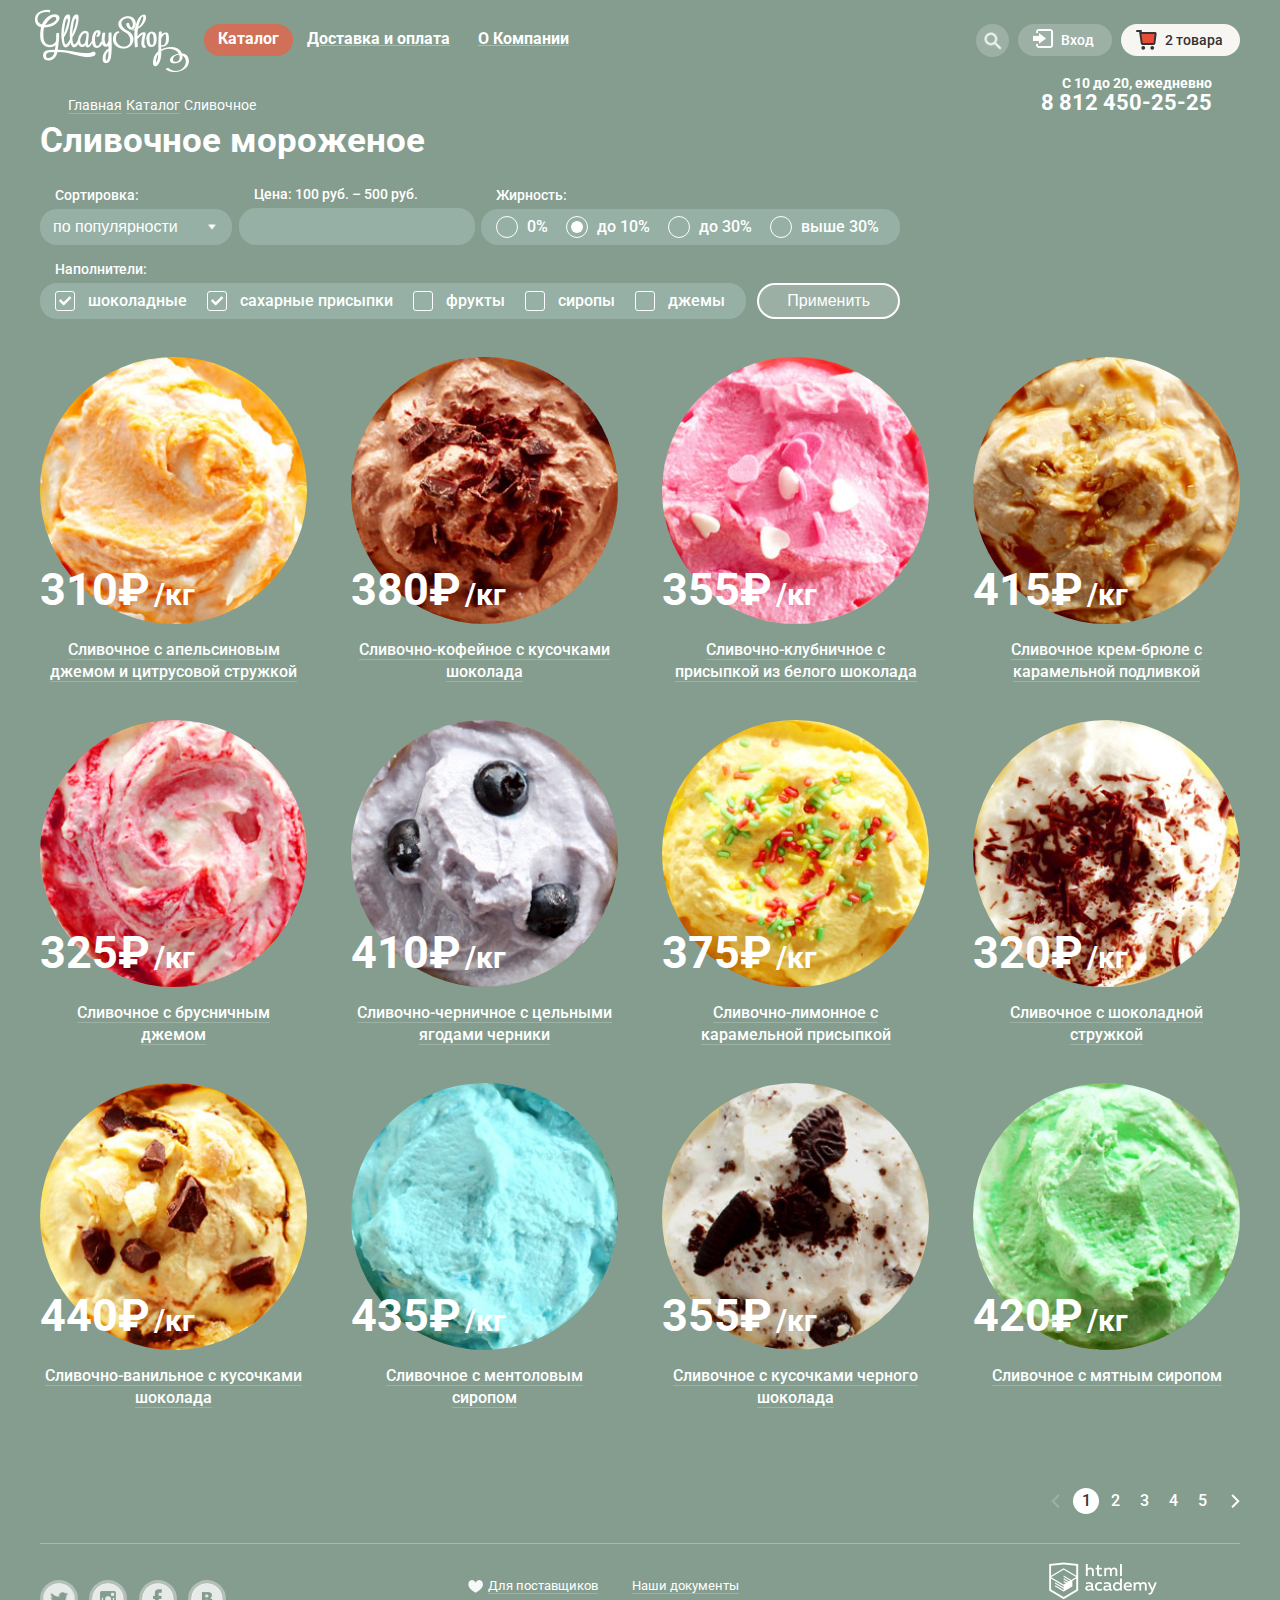
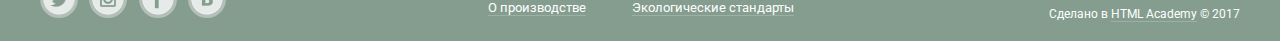
==== commit 8b1c0480: "Завершение верстки" ====
--- a/catalog.html
+++ b/catalog.html
@@ -1,567 +1,577 @@
 <!DOCTYPE html>
 <html lang="ru">
-    
-    <head>
-        <meta charset="utf-8">
+
+<head>
+  <meta charset="utf-8">
         <title>HTML Academy: Глейси Каталог</title>
         <link href="https://fonts.googleapis.com/css?family=Roboto:400,500,700&amp;subset=cyrillic" rel="stylesheet" type="text/css">
         <link rel="stylesheet" href="css/style.css">
-    </head>
-    
-    <body class="glacy">
-        <div class="wrapper">
-            <header class="main-header">
-                <div class="main-header-logo">
-                    <a href="index.html">
-                        <img src="img/logo_.png" width="154" height="64" alt="Логотип магазина мороженого Глэйси">
-                    </a>
-                </div>
-                <nav class="main-navigation">
-                    <ul class="site-navigation">
-                        <li class="site-navigation-list  main-nav-item-active">
-                            <a class="site-navigation-link">Каталог</a>
-                            <div class="site-navigation-popup-wrap">
-                                <ul class="site-navigation-popup">
-                                    <li class="popup-list">
-                                        <a class="popup-link popup-link-new">Новинки</a>
-                                    </li>
-                                    <li class="popup-list">
-                                        <a class="popup-link  main-nav-popup-link-active">Сливочное</a>
-                                    </li>
-                                    <li class="popup-list">
-                                        <a href="#" class="popup-link">Щербеты</a>
-                                    </li>
-                                    <li class="popup-list">
-                                        <a href="#" class="popup-link">Фруктовый лёд</a>
-                                    </li>
-                                    <li class="popup-list">
-                                        <a href="#" class="popup-link">Мелорин</a>
-                                    </li>
-                                </ul>
-                            </div>
-                        </li>
-                        <li class="site-navigation-list">
-                            <a href="#" class="site-navigation-link">Доставка и оплата</a>
-                        </li>
-                        <li class="site-navigation-list">
-                            <a href="#" class="site-navigation-link">О Компании</a>
-                        </li>
-                    </ul>
-                </nav>
-                <div class="user-navigation  user-navigation-search">
-                    <span class="visually-hidden">Поиск</span>
-                    <div class="user-navigation-popup-wrap  user-navigation-popup-wrap-search">
-                        <form class="search-form" id="search-form" method="get">
-                            <input type="search" name="search" placeholder="Что ищем?">
-                        </form>
-                    </div>
-                </div>
-                <div class="user-navigation-entrance-wrap">
-                    <div class="user-navigation user-navigation-entrance"> 
-                        <a href="entrance.html" class="login-link">Вход</a> 
-                        <div class="user-navigation-popup-wrap">
-                            <form class="login-form" id="login-form" method="post">
-                                <input type="email" name="email" placeholder="Электронная почта">
-                                <input type="pass" name="password" placeholder="Пароль">
-                                <input class="btn" type="submit" value="Войти">
-                                <div class="difficulty">
-                                    <a class="difficulty-link" href="#">
-                                        <span class="difficulty-link-text">Забыли пароль?</span>
-                                    </a>
-                                    <a class="difficulty-link" href="#">
-                                        <span class="difficulty-link-text">Новая регистрация</span>
-                                    </a>
-                                </div>              
-                            </form>
-                        </div>
-                    </div>
-                    <div class="user-navigation  page-header-btn-basket-full">
-                        2 товара
-                        <div class="user-navigation-popup-wrap">
-                            <table class="basket-table">
-                                <caption class="visually-hidden">Товары в корзине:</caption>
-                                <tbody>
-                                    <tr class="basket-table-item">
-                                        <td class="basket-table-col  basket-table-col-control">
-                                            <button class="basket-table-btn  basket-table-btn-remove">Удалить</button>
-                                        </td>
-                                        <td class="basket-table-col  basket-table-col-preview">
-                                            <img src="img/ice-cream-icon-1.gif" width="33" height="33" alt="Пломбир с апельсиновым джемом">
-                                        </td>
-                                        <td class="basket-table-col  basket-table-col-label">
-                                            Пломбир с апельсиновым джемом
-                                        </td>
-                                        <td class="basket-table-col  basket-table-col-price">
-                                            <span class="basket-table-amount">1,5 кг</span> x
-                                            <span class="basket-table-price">200 руб.</span>
-                                        </td>
-                                        <td class="basket-table-col  basket-table-col-sum">
-                                            300 руб.
-                                        </td>
-                                    </tr>
-                                    <tr class="basket-table-item">
-                                        <td class="basket-table-col  basket-table-col-control">
-                                            <button class="basket-table-btn  basket-table-btn-remove">Удалить</button>
-                                        </td>
-                                        <td class="basket-table-col  basket-table-col-preview">
-                                            <img src="img/ice-cream-icon-2.gif" width="33" height="33" alt="Клубничный пломбир с присыпкой из белого шоколада">
-                                        </td>
-                                        <td class="basket-table-col  basket-table-col-label">
-                                            Клубничный пломбир с присыпкой из белого шоколада
-                                        </td>
-                                        <td class="basket-table-col  basket-table-col-price">
-                                            <span class="basket-table-amount">1,5 кг</span> x
-                                            <span class="basket-table-price">300 руб.</span>
-                                        </td>
-                                        <td class="basket-table-col  basket-table-col-sum">
-                                            450 руб.
-                                        </td>
-                                    </tr>
-                                </tbody>
-                                <tfoot>
-                                    <tr class="basket-table-item  basket-table-item-total">
-                                        <td colspan="5">
-                                            <div class="basket-table-total">Итого: 750 руб.</div>
-                                            <a class="btn  btn-tiny" href="/">Оформить заказ</a>
-                                        </td>
-                                    </tr>
-                                </tfoot>
-                            </table>
-                        </div>
-                    </div>
-                </div>
-                <div class="header-info">
-                    <span class="visually-hidden">График работы и контактный телефон</span>
-                    <p>С 10 до 20, ежедневно</p>
-                    <a href="tel:+781245025258">8 812 450-25-25</a>
-                </div>
-            </header>
-            <main>
-                <div class="breadcrumbs">
-                    <ul class="breadcrumbs-items">
-                        <li class="breadcrumbs-item">
-                            <a class="breadcrumbs-link" href="index.html">
-                                <span class="breadcrumbs-link-content">Главная</span>
-                            </a>
-                        </li>
-                        <li class="breadcrumbs-item">
-                            <a class="breadcrumbs-link" href="#">
-                                <span class="breadcrumbs-link-content">Каталог</span>
-                            </a>
-                        </li>
-                        <li class="breadcrumbs-item">
-                            <a class="breadcrumbs-link  breadcrumbs-link-active">
-                                <span class="breadcrumbs-link-content">Сливочное</span>
-                            </a>
-                        </li>
-                    </ul>
-                </div>
-                <section class="catalog">
-                    <h2 class="catalog-header">Сливочное мороженое</h2>
-                    <section class="catalog-filter">
-                        <h3 class="visually-hidden">Отфильтровать список:</h3>
-                        <form class="filter-form" id="filter-form" method="get">
-                            <fieldset class="filter-form-item">
-                                <legend class="filter-form-title">Сортировка:</legend>
-                                <select class="filter-form-sort" name="sort">
-                                    <option value="pop">по популярности</option>
-                                    <option value="expensive">сначала недорогие</option>
-                                    <option value="cheap">сначала дорогие</option>
-                                    <option value="fatcontent">по жирности</option>
-                                </select>
-                                <span class="filter-form-sort-icon"></span>
-                            </fieldset>
-                            <fieldset class="filter-form-item">
-                                <legend class="filter-form-title">
-                                    Цена:
-                                    <span class="filter-form-price-label">
-                                        <output class="catalog-lower-cost" name="lower-cost">100 руб.</output> –
-                                        <output class="catalog-upper-cost" name="upper-cost">500 руб.</output>
-                                    </span>
-                                </legend>
-                                <div class="filter-form-price-range">
-                                    От
-                                    <input type="text" name="min-price" value="100" pattern="[0-9]*"> до
-                                    <input type="text" name="max-price" value="500" pattern="[0-9]*">
-                                    <div class="filter-form-price-control">
-                                        <div class="filter-form-range-scale">
-                                            <div class="filter-form-range-bar"></div>
-                                        </div>
-                                        <div class="filter-form-range-toggle  filter-form-range-toggle-min"></div>
-                                        <div class="filter-form-range-toggle  filter-form-range-toggle-max"></div>
-                                    </div>
-                                </div>
-                            </fieldset>
-                            <fieldset class="filter-form-item">
-                                <legend class="filter-form-title">Жирность:</legend>
-                                <ul class="filter-form-fatcontent">
-                                    <li class="filter-form-fatcontent-item">
-                                        <label class="filter-form-radio-control">
-                                            <input type="radio" name="fatcontent" value="0">
-                                            <span class="filter-form-radio-icon"></span>
-                                            <span class="filter-form-radio-label">0%</span>
-                                        </label>
-                                    </li>
-                                    <li class="filter-form-fatcontent-item">
-                                        <label class="filter-form-radio-control">
-                                            <input type="radio" name="fatcontent" value="b10" checked disabled>
-                                            <span class="filter-form-radio-icon"></span>
-                                            <span class="filter-form-radio-label">до 10%</span>
-                                        </label>
-                                    </li>
-                                    <li class="filter-form-fatcontent-item">
-                                        <label class="filter-form-radio-control">
-                                            <input type="radio" name="fatcontent" value="b30" disabled>
-                                            <span class="filter-form-radio-icon"></span>
-                                            <span class="filter-form-radio-label">до 30%</span>
-                                        </label>
-                                    </li>
-                                    <li class="filter-form-fatcontent-item">
-                                        <label class="filter-form-radio-control">
-                                            <input type="radio" name="fatcontent" value="a30">
-                                            <span class="filter-form-radio-icon"></span>
-                                            <span class="filter-form-radio-label">выше 30%</span>
-                                        </label>
-                                    </li>
-                                </ul>
-                            </fieldset>
-                            <fieldset class="filter-form-item">
-                                <legend class="filter-form-title">Наполнители:</legend>
-                                <ul class="filter-form-fillers">
-                                    <li class="filter-form-fillers-item">
-                                        <label class="filter-form-checkbox-control">
-                                            <input type="checkbox" name="filler-chocolate" checked>
-                                            <span class="filter-form-checkbox-icon"></span>
-                                            <span class="filter-form-checkbox-label">шоколадные</span>
-                                        </label>
-                                    </li>
-                                    <li class="filter-form-fillers-item">
-                                        <label class="filter-form-checkbox-control">
-                                            <input type="checkbox" name="filler-sugar" checked disabled>
-                                            <span class="filter-form-checkbox-icon"></span>
-                                            <span class="filter-form-checkbox-label">сахарные присыпки</span>
-                                        </label>
-                                    </li>
-                                    <li class="filter-form-fillers-item">
-                                        <label class="filter-form-checkbox-control">
-                                            <input type="checkbox" name="filler-fruit" disabled>
-                                            <span class="filter-form-checkbox-icon"></span>
-                                            <span class="filter-form-checkbox-label">фрукты</span>
-                                        </label>
-                                    </li>
-                                    <li class="filter-form-fillers-item">
-                                        <label class="filter-form-checkbox-control">
-                                            <input type="checkbox" name="filler-syrup">
-                                            <span class="filter-form-checkbox-icon"></span>
-                                            <span class="filter-form-checkbox-label">сиропы</span>
-                                        </label>
-                                    </li>
-                                    <li class="filter-form-fillers-item">
-                                        <label class="filter-form-checkbox-control">
-                                            <input type="checkbox" name="filler-jam">
-                                            <span class="filter-form-checkbox-icon"></span>
-                                            <span class="filter-form-checkbox-label">джемы</span>
-                                        </label>
-                                    </li>
-                                </ul>
-                            </fieldset>
-                            <input class="filter-form-btn" type="submit" value="Применить">
-                        </form>
-                    </section>
-                    <section class="catalog-list">
-                        <h3 class="visually-hidden">Найденные позиции:</h3>
-                        <div class="catalog-list-items">
-                            <div class="range-item">
-                                <div class="range-item-preview">
-                                    <div class="range-item-img-wrap">
-                                        <img class="range-item-img" src="img/1_vanilla_ice_cream.jpg" width="267" height="267" alt="Мороженое">
-                                    </div>
-                                    <div class="range-item-price">
-                                        <span class="range-item-cost">310&#8381;</span>
-                                        <span class="range-item-amount">/кг</span>
-                                    </div>
-                                </div>
-                                <div class="range-item-desc">
-                                    <a href="#" class="range-item-link">
-                                        <span class="range-item-link-content">Сливочное с апельсиновым джемом и цитрусовой стружкой</span>
-                                    </a>
-                                </div>
-                                <div class="range-item-hover-wrap">
-                                    <a class="btn  range-item-btn" href="#">Быстрый просмотр</a>
-                                </div>
-                            </div>
-                            <div class="range-item">
-                                <div class="range-item-preview">
-                                    <div class="range-item-img-wrap">
-                                        <img class="range-item-img" src="img/2_coffee_ice_cream.jpg" width="267" height="267" alt="Мороженое">
-                                    </div>
-                                    <div class="range-item-price">
-                                        <span class="range-item-cost">380&#8381;</span>
-                                        <span class="range-item-amount">/кг</span>
-                                    </div>
-                                </div>
-                                <div class="range-item-desc">
-                                    <a href="#" class="range-item-link">
-                                        <span class="range-item-link-content">Сливочно-кофейное с кусочками шоколада</span>
-                                    </a>
-                                </div>
-                                <div class="range-item-hover-wrap">
-                                    <a class="btn  range-item-btn" href="#">Быстрый просмотр</a>
-                                </div>
-                            </div>
-                            <div class="range-item">
-                                <div class="range-item-preview">
-                                    <div class="range-item-img-wrap">
-                                        <img class="range-item-img" src="img/3_strawberry_ice_cream_.jpg" width="267" height="267" alt="Мороженое">
-                                    </div>
-                                    <div class="range-item-price">
-                                        <span class="range-item-cost">355&#8381;</span>
-                                        <span class="range-item-amount">/кг</span>
-                                    </div>
-                                </div>
-                                <div class="range-item-desc">
-                                    <a href="#" class="range-item-link">
-                                        <span class="range-item-link-content">Сливочно-клубничное с присыпкой из белого шоколада</span>
-                                    </a>
-                                </div>
-                                <div class="range-item-hover-wrap">
-                                    <a class="btn  range-item-btn" href="#">Быстрый просмотр</a>
-                                </div>
-                            </div>
-                            <div class="range-item">
-                                <div class="range-item-preview">
-                                    <div class="range-item-img-wrap">
-                                        <img class="range-item-img" src="img/4_creme_brulee_ice_cream.jpg" width="267" height="267" alt="Мороженое">
-                                    </div>
-                                    <div class="range-item-price">
-                                        <span class="range-item-cost">415&#8381;</span>
-                                        <span class="range-item-amount">/кг</span>
-                                    </div>
-                                </div>
-                                <div class="range-item-desc">
-                                    <a href="#" class="range-item-link">
-                                        <span class="range-item-link-content">Сливочное крем-брюле с карамельной подливкой</span>
-                                    </a>
-                                </div>
-                                <div class="range-item-hover-wrap">
-                                    <a class="btn  range-item-btn" href="#">Быстрый просмотр</a>
-                                </div>
-                            </div>
-                            <div class="range-item">
-                                <div class="range-item-preview">
-                                    <div class="range-item-img-wrap">
-                                        <img class="range-item-img" src="img/5_cranberry_ice_cream.jpg" width="267" height="267" alt="Мороженое">
-                                    </div>
-                                    <div class="range-item-price">
-                                        <span class="range-item-cost">325&#8381;</span>
-                                        <span class="range-item-amount">/кг</span>
-                                    </div>
-                                </div>
-                                <div class="range-item-desc">
-                                    <a href="#" class="range-item-link">
-                                        <span class="range-item-link-content">Сливочное с брусничным джемом</span>
-                                    </a>
-                                </div>
-                                <div class="range-item-hover-wrap">
-                                    <a class="btn  range-item-btn" href="#">Быстрый просмотр</a>
-                                </div>
-                            </div>
-                            <div class="range-item">
-                                <div class="range-item-preview">
-                                    <div class="range-item-img-wrap">
-                                        <img class="range-item-img" src="img/6_blueberry_ice_cream.jpg" width="267" height="267" alt="Мороженое">
-                                    </div>
-                                    <div class="range-item-price">
-                                        <span class="range-item-cost">410&#8381;</span>
-                                        <span class="range-item-amount">/кг</span>
-                                    </div>
-                                </div>
-                                <div class="range-item-desc">
-                                    <a href="#" class="range-item-link">
-                                        <span class="range-item-link-content">Сливочно-черничное с цельными ягодами черники</span>
-                                    </a>
-                                </div>
-                                <div class="range-item-hover-wrap">
-                                    <a class="btn  range-item-btn" href="#">Быстрый просмотр</a>
-                                </div>
-                            </div>
-                            <div class="range-item">
-                                <div class="range-item-preview">
-                                    <div class="range-item-img-wrap">
-                                        <img class="range-item-img" src="img/7_lemon_ice_cream.jpg" width="267" height="267" alt="Мороженое">
-                                    </div>
-                                    <div class="range-item-price">
-                                        <span class="range-item-cost">375&#8381;</span>
-                                        <span class="range-item-amount">/кг</span>
-                                    </div>
-                                </div>
-                                <div class="range-item-desc">
-                                    <a href="#" class="range-item-link">
-                                        <span class="range-item-link-content">Сливочно-лимонное с карамельной присыпкой</span>
-                                    </a>
-                                </div>
-                                <div class="range-item-hover-wrap">
-                                    <a class="btn  range-item-btn" href="#">Быстрый просмотр</a>
-                                </div>
-                            </div>
-                            <div class="range-item">
-                                <div class="range-item-preview">
-                                    <div class="range-item-img-wrap">
-                                        <img class="range-item-img" src="img/8_creamy_chocolate_ice_cream.jpg" width="267" height="267" alt="Мороженое">
-                                    </div>
-                                    <div class="range-item-price">
-                                        <span class="range-item-cost">320&#8381;</span>
-                                        <span class="range-item-amount">/кг</span>
-                                    </div>
-                                </div>
-                                <div class="range-item-desc">
-                                    <a href="#" class="range-item-link">
-                                        <span class="range-item-link-content">Сливочное с шоколадной стружкой</span>
-                                    </a>
-                                </div>
-                                <div class="range-item-hover-wrap">
-                                    <a class="btn  range-item-btn" href="#">Быстрый просмотр</a>
-                                </div>
-                            </div>
-                            <div class="range-item">
-                                <div class="range-item-preview">
-                                    <div class="range-item-img-wrap">
-                                        <img class="range-item-img" src="img/9_creamy_vanilla_ice_cream.jpg" width="267" height="267" alt="Мороженое">
-                                    </div>
-                                    <div class="range-item-price">
-                                        <span class="range-item-cost">440&#8381;</span>
-                                        <span class="range-item-amount">/кг</span>
-                                    </div>
-                                </div>
-                                <div class="range-item-desc">
-                                    <a href="#" class="range-item-link">
-                                        <span class="range-item-link-content">Сливочно-ванильное с кусочками шоколада</span>
-                                    </a>
-                                </div>
-                                <div class="range-item-hover-wrap">
-                                    <a class="btn  range-item-btn" href="#">Быстрый просмотр</a>
-                                </div>
-                            </div>
-                            <div class="range-item">
-                                <div class="range-item-preview">
-                                    <div class="range-item-img-wrap">
-                                        <img class="range-item-img" src="img/10_menthol_ice_cream.jpg" width="267" height="267" alt="Мороженое">
-                                    </div>
-                                    <div class="range-item-price">
-                                        <span class="range-item-cost">435&#8381;</span>
-                                        <span class="range-item-amount">/кг</span>
-                                    </div>
-                                </div>
-                                <div class="range-item-desc">
-                                    <a href="#" class="range-item-link">
-                                        <span class="range-item-link-content">Сливочноe с ментоловым сиропом</span>
-                                    </a>
-                                </div>
-                                <div class="range-item-hover-wrap">
-                                    <a class="btn  range-item-btn" href="#">Быстрый просмотр</a>
-                                </div>
-                            </div>
-                            <div class="range-item">
-                                <div class="range-item-preview">
-                                    <div class="range-item-img-wrap">
-                                        <img class="range-item-img" src="img/11_ice_cream_with_bitter_chocolate.jpg" width="267" height="267" alt="Мороженое">
-                                    </div>
-                                    <div class="range-item-price">
-                                        <span class="range-item-cost">355&#8381;</span>
-                                        <span class="range-item-amount">/кг</span>
-                                    </div>
-                                </div>
-                                <div class="range-item-desc">
-                                    <a href="#" class="range-item-link">
-                                        <span class="range-item-link-content">Сливочное с кусочками черного шоколада</span>
-                                    </a>
-                                </div>
-                                <div class="range-item-hover-wrap">
-                                    <a class="btn  range-item-btn" href="#">Быстрый просмотр</a>
-                                </div>
-                            </div>
-                            <div class="range-item">
-                                <div class="range-item-preview">
-                                    <div class="range-item-img-wrap">
-                                        <img class="range-item-img" src="img/12_mint_ice-cream.jpg" width="267" height="267" alt="Мороженое">
-                                    </div>
-                                    <div class="range-item-price">
-                                        <span class="range-item-cost">420&#8381;</span>
-                                        <span class="range-item-amount">/кг</span>
-                                    </div>
-                                </div>
-                                <div class="range-item-desc">
-                                    <a href="#" class="range-item-link">
-                                        <span class="range-item-link-content">Сливочное с мятным сиропом</span>
-                                    </a>
-                                </div>
-                                <div class="range-item-hover-wrap">
-                                    <a class="btn  range-item-btn" href="#">Быстрый просмотр</a>
-                                </div>
-                            </div>
-                        </div>
-                    </section>
-                    <div class="paginator">
-                        <a class="paginator-arrow  paginator-arrow-prev  paginator-arrow-inactive" href="">&lt;</a>
-                        <a class="paginator-page-link  paginator-page-link-active">1</a>
-                        <a class="paginator-page-link" href="#2">2</a>
-                        <a class="paginator-page-link" href="#3">3</a>
-                        <a class="paginator-page-link" href="#4">4</a>
-                        <a class="paginator-page-link" href="#5">5</a>
-                        <a class="paginator-arrow  paginator-arrow-next" href="">&gt;</a>
-                    </div>
-                </section>
-            </main>
-            <footer class="page-footer">
-                <section class="social-links">
-                    <h2 class="visually-hidden">Мы в социальных сетях:</h2>
-                    <div class="social-links-items">
-                        <a class="social-links-item  social-links-item-tw" target="blank" href="http://twitter.com">Твиттер</a>
-                        <a class="social-links-item  social-links-item-inst" target="blank" href="https://www.instagram.com">Инстаграм</a>
-                        <a class="social-links-item  social-links-item-fb" target="blank" href="http://facebook.com">Фейсбук</a>
-                        <a class="social-links-item  social-links-item-vk" target="blank" href="http://vk.com">Вконтакте</a>
-                    </div>
-                </section>
-                <div class="page-footer-nav">
-                    <div class="page-footer-nav-col">
-                        <ul class="page-footer-nav-items">
-                            <li class="page-footer-nav-item  page-footer-nav-item-like">
-                                <a class="page-footer-link" href="#">
-                                    <span class="page-footer-link-content">Для поставщиков</span>
-                                </a>
-                            </li>
-                            <li class="page-footer-nav-item">
-                                <a class="page-footer-link" href="#">
-                                    <span class="page-footer-link-content">О производстве</span>
-                                </a>
-                            </li>
-                        </ul>
-                    </div>
-                    <div class="page-footer-nav-col">
-                        <ul class="page-footer-nav-items">
-                            <li class="page-footer-nav-item">
-                                <a class="page-footer-link" href="#">
-                                    <span class="page-footer-link-content">Наши документы</span>
-                                </a>
-                            </li>
-                            <li class="page-footer-nav-item">
-                                <a class="page-footer-link" href="#">
-                                    <span class="page-footer-link-content">Экологические стандарты</span>
-                                </a>
-                            </li>
-                        </ul>
-                    </div>
-                </div>
-                <div class="page-footer-copyright">
-                    <img class="page-footer-copyright-logo" src="img/htmacademy-logo.png" width="108" height="38" alt="HTML Academy">
-                    <div class="page-footer-copyright-label">
-                        Сделано в
-                        <a class="page-footer-link" href="https://htmlacademy.ru">
-                            <span class="page-footer-link-content">HTML Academy</span>
-                        </a> © 2017
-                    </div>
-                </div>
-            </footer>
-        </div>  
-    </body>
+</head>
+
+<body class="glacy">
+  <div class="page-wrapper">
+    <div class="content-wrapper">
+      <header class="page-header">
+        <div class="page-header-logo">
+          <a href="index.html">
+            <img src="img/logo_.png" width="154" height="64" alt="Магазин мороженого Глейси">
+          </a>
+        </div>
+        <nav class="main-nav">
+          <ul class="main-nav-items">
+            <li class="main-nav-item  main-nav-list-active">
+              <a class="main-nav-link">
+                Каталог
+              </a>
+              <div class="main-nav-popup-wrap">
+                <ul class="main-nav-popup">
+                  <li class="main-nav-popup-item">
+                    <a class="main-nav-popup-link  main-nav-popup-link-new">Новинки</a>
+                  </li>
+                  <li class="main-nav-popup-item">
+                    <a class="main-nav-popup-link  main-nav-popup-link-active">Сливочное</a>
+                  </li>
+                  <li class="main-nav-popup-item">
+                    <a href="#" class="main-nav-popup-link">Щербеты</a>
+                  </li>
+                  <li class="main-nav-popup-item">
+                    <a href="#" class="main-nav-popup-link">Фруктовый лёд</a>
+                  </li>
+                  <li class="main-nav-popup-item">
+                    <a href="#" class="main-nav-popup-link">Мелорин</a>
+                  </li>
+                </ul>
+              </div>
+            </li>
+            <li class="main-nav-item">
+              <a href="#" class="main-nav-link">
+                Доставка и оплата
+              </a>
+            </li>
+            <li class="main-nav-item">
+              <a href="#" class="main-nav-link">
+                О Компании
+              </a>
+            </li>
+          </ul>
+        </nav>
+        <div class="page-header-btn  user-nav-search">
+          Поиск
+          <div class="page-header-popup-wrap  page-header-popup-wrap-extra-space">
+            <form class="user-nav-search-form" id="search-form" action="/" method="get">
+              <input type="text" name="search-query" placeholder="Что ищем?">
+            </form>
+          </div>
+        </div>
+        <div class="page-header-user">
+          <div class="page-header-btn  user-nav-login">
+            Вход
+            <div class="page-header-popup-wrap">
+              <form class="login-form" id="login-form" action="/" method="post">
+                <input type="email" name="email" placeholder="Электронная почта">
+                <input type="password" name="password" placeholder="Пароль">
+                <input class="btn" type="submit" value="Войти">
+                <div class="login-form-links">
+                  <a class="login-form-link" href="#">
+                    <span class="login-form-link-content">Забыли пароль?</span>
+                  </a>
+                  <a class="login-form-link" href="#">
+                    <span class="login-form-link-content">Новая регистрация</span>
+                  </a>
+                </div>
+              </form>
+            </div>
+          </div>
+          <div class="page-header-btn  page-header-btn-basket-full">
+            2 товара
+            <div class="page-header-popup-wrap">
+              <table class="basket-table">
+                <caption class="visually-hidden">Товары в корзине:</caption>
+                <tbody>
+                  <tr class="basket-table-item">
+                    <td class="basket-table-col  basket-table-col-control">
+                      <button class="basket-table-btn  basket-table-btn-remove">Удалить</button>
+                    </td>
+                    <td class="basket-table-col  basket-table-col-preview">
+                      <img src="img/ice-cream-icon-1.gif" width="33" height="33" alt="Пломбир с апельсиновым джемом">
+                    </td>
+                    <td class="basket-table-col  basket-table-col-label">
+                      Пломбир с апельсиновым джемом
+                    </td>
+                    <td class="basket-table-col  basket-table-col-price">
+                      <span class="basket-table-amount">1,5 кг</span> x
+                      <span class="basket-table-price">200 руб.</span>
+                    </td>
+                    <td class="basket-table-col  basket-table-col-sum">
+                      300 руб.
+                    </td>
+                  </tr>
+                  <tr class="basket-table-item">
+                    <td class="basket-table-col  basket-table-col-control">
+                      <button class="basket-table-btn  basket-table-btn-remove">Удалить</button>
+                    </td>
+                    <td class="basket-table-col  basket-table-col-preview">
+                      <img src="img/ice-cream-icon-2.gif" width="33" height="33" alt="Клубничный пломбир с присыпкой из белого шоколада">
+                    </td>
+                    <td class="basket-table-col  basket-table-col-label">
+                      Клубничный пломбир с присыпкой из белого шоколада
+                    </td>
+                    <td class="basket-table-col  basket-table-col-price">
+                      <span class="basket-table-amount">1,5 кг</span> x
+                      <span class="basket-table-price">300 руб.</span>
+                    </td>
+                    <td class="basket-table-col  basket-table-col-sum">
+                      450 руб.
+                    </td>
+                  </tr>
+                </tbody>
+                <tfoot>
+                  <tr class="basket-table-item  basket-table-item-total">
+                    <td colspan="5">
+                      <div class="basket-table-total">Итого: 750 руб.</div>
+                      <a class="btn  btn-tiny" href="/">Оформить заказ</a>
+                    </td>
+                  </tr>
+                </tfoot>
+              </table>
+            </div>
+          </div>
+        </div>
+        <div class="page-header-contacts">
+          <div class="page-header-contacts-days">С 10 до 20, ежедневно </div>
+          <a href="tel:+781245025258" class="phone-head">8 812 450-25-25</a>
+        </div>
+      </header>
+      <main class="page-content">
+        <div class="breadcrumbs">
+          <ul class="breadcrumbs-items">
+            <li class="breadcrumbs-item">
+              <a class="breadcrumbs-link" href="index.html">
+                <span class="breadcrumbs-link-content">Главная</span>
+              </a>
+            </li>
+            <li class="breadcrumbs-item">
+              <a class="breadcrumbs-link" href="#">
+                <span class="breadcrumbs-link-content">Каталог</span>
+              </a>
+            </li>
+            <li class="breadcrumbs-item">
+              <a class="breadcrumbs-link  breadcrumbs-link-active">
+                <span class="breadcrumbs-link-content">Сливочное</span>
+              </a>
+            </li>
+          </ul>
+        </div>
+        <section class="catalog">
+          <h2 class="catalog-header">Сливочное мороженое</h2>
+          <section class="catalog-filter">
+            <h3 class="visually-hidden">Ваши предпочтения:</h3>
+            <form class="filter-form" id="filter-form" method="get">
+              <fieldset class="filter-form-item">
+                <legend class="filter-form-title">Сортировка:</legend>
+                <select class="filter-form-sort" name="sort">
+                  <option value="pop">по популярности</option>
+                  <option value="expensive">сначала недорогие</option>
+                  <option value="cheap">сначала дорогие</option>
+                  <option value="fatcontent">по жирности</option>
+                </select>
+                <span class="filter-form-sort-icon"></span>
+              </fieldset>
+                
+              <fieldset class="filter-form-item">
+                  <legend class="filter-form-title">
+                      Цена:
+                      <span class="filter-form-price-label">
+                          <output class="catalog-lower-cost" name="lower-cost">100 руб.</output> –
+                          <output class="catalog-upper-cost" name="upper-cost">500 руб.</output>
+                      </span>
+                  </legend>
+                  <div class="filter-form-price-range">
+                      <div class="filter-form-price-control">
+                          <div class="filter-form-range-scale">
+                              <div class="filter-form-range-bar"></div>
+                          </div>
+                          <div class="filter-form-range-toggle  filter-form-range-toggle-min"></div>                                 
+                          <div class="filter-form-range-toggle  filter-form-range-toggle-max"></div>
+                      </div>
+                  </div>  
+              </fieldset>
+                
+              <fieldset class="filter-form-item">
+                <legend class="filter-form-title">Жирность:</legend>
+                <ul class="filter-form-fatcontent">
+                  <li class="filter-form-fatcontent-item">
+                    <label class="filter-form-radio-control">
+                      <input type="radio" name="fatcontent" value="0">
+                      <span class="filter-form-radio-icon"></span>
+                      <span class="filter-form-radio-label">0%</span>
+                    </label>
+                  </li>
+                  <li class="filter-form-fatcontent-item">
+                    <label class="filter-form-radio-control">
+                      <input type="radio" name="fatcontent" value="b10" checked>
+                      <span class="filter-form-radio-icon"></span>
+                      <span class="filter-form-radio-label">до 10%</span>
+                    </label>
+                  </li>
+                  <li class="filter-form-fatcontent-item">
+                    <label class="filter-form-radio-control">
+                      <input type="radio" name="fatcontent" value="b30">
+                      <span class="filter-form-radio-icon"></span>
+                      <span class="filter-form-radio-label">до 30%</span>
+                    </label>
+                  </li>
+                  <li class="filter-form-fatcontent-item">
+                    <label class="filter-form-radio-control">
+                      <input type="radio" name="fatcontent" value="a30">
+                      <span class="filter-form-radio-icon"></span>
+                      <span class="filter-form-radio-label">выше 30%</span>
+                    </label>
+                  </li>
+                </ul>
+              </fieldset>
+              <fieldset class="filter-form-item">
+                <legend class="filter-form-title">Наполнители:</legend>
+                <ul class="filter-form-fillers">
+                  <li class="filter-form-fillers-item">
+                    <label class="filter-form-checkbox-control">
+                      <input type="checkbox" name="filler-chocolate" checked>
+                      <span class="filter-form-checkbox-icon"></span>
+                      <span class="filter-form-checkbox-label">шоколадные</span>
+                    </label>
+                  </li>
+                  <li class="filter-form-fillers-item">
+                    <label class="filter-form-checkbox-control">
+                      <input type="checkbox" name="filler-sugar" checked>
+                      <span class="filter-form-checkbox-icon"></span>
+                      <span class="filter-form-checkbox-label">сахарные присыпки</span>
+                    </label>
+                  </li>
+                  <li class="filter-form-fillers-item">
+                    <label class="filter-form-checkbox-control">
+                      <input type="checkbox" name="filler-fruit">
+                      <span class="filter-form-checkbox-icon"></span>
+                      <span class="filter-form-checkbox-label">фрукты</span>
+                    </label>
+                  </li>
+                  <li class="filter-form-fillers-item">
+                    <label class="filter-form-checkbox-control">
+                      <input type="checkbox" name="filler-syrup">
+                      <span class="filter-form-checkbox-icon"></span>
+                      <span class="filter-form-checkbox-label">сиропы</span>
+                    </label>
+                  </li>
+                  <li class="filter-form-fillers-item">
+                    <label class="filter-form-checkbox-control">
+                      <input type="checkbox" name="filler-jam">
+                      <span class="filter-form-checkbox-icon"></span>
+                      <span class="filter-form-checkbox-label">джемы</span>
+                    </label>
+                  </li>
+                </ul>
+              </fieldset>
+              <input class="filter-form-btn" type="submit" value="Применить">
+            </form>
+          </section>
+          <section class="catalog-list">
+            <h3 class="visually-hidden">Найденные позиции:</h3>
+            <div class="catalog-list-items">
+              <div class="product-item">
+                <div class="product-item-preview">
+                  <div class="product-item-img-wrap">
+                    <img class="product-item-img" src="img/ice-cream-1.jpg" width="267" height="267" alt="Мороженое">
+                  </div>
+                  <div class="product-item-price">
+                    <span class="product-item-cost">310&#8381;</span>
+                    <span class="product-item-amount">/кг</span>
+                  </div>
+                </div>
+                <div class="product-item-desc">
+                  <a href="#" class="product-item-link">
+                    <span class="product-item-link-content">Сливочное с апельсиновым джемом и цитрусовой стружкой</span>
+                  </a>
+                </div>
+                <div class="product-item-hover-wrap">
+                  <a class="btn  product-item-btn" href="#">Быстрый просмотр</a>
+                </div>
+              </div>
+              <div class="product-item">
+                <div class="product-item-preview">
+                  <div class="product-item-img-wrap">
+                    <img class="product-item-img" src="img/ice-cream-2.jpg" width="267" height="267" alt="Мороженое">
+                  </div>
+                  <div class="product-item-price">
+                    <span class="product-item-cost">380&#8381;</span>
+                    <span class="product-item-amount">/кг</span>
+                  </div>
+                </div>
+                <div class="product-item-desc">
+                  <a href="#" class="product-item-link">
+                    <span class="product-item-link-content">Сливочно-кофейное с кусочками шоколада</span>
+                  </a>
+                </div>
+                <div class="product-item-hover-wrap">
+                  <a class="btn  product-item-btn" href="#">Быстрый просмотр</a>
+                </div>
+              </div>
+              <div class="product-item">
+                <div class="product-item-preview">
+                  <div class="product-item-img-wrap">
+                    <img class="product-item-img" src="img/ice-cream-3.jpg" width="267" height="267" alt="Мороженое">
+                  </div>
+                  <div class="product-item-price">
+                    <span class="product-item-cost">355&#8381;</span>
+                    <span class="product-item-amount">/кг</span>
+                  </div>
+                </div>
+                <div class="product-item-desc">
+                  <a href="#" class="product-item-link">
+                    <span class="product-item-link-content">Сливочно-клубничное с присыпкой из белого шоколада</span>
+                  </a>
+                </div>
+                <div class="product-item-hover-wrap">
+                  <a class="btn  product-item-btn" href="#">Быстрый просмотр</a>
+                </div>
+              </div>
+              <div class="product-item">
+                <div class="product-item-preview">
+                  <div class="product-item-img-wrap">
+                    <img class="product-item-img" src="img/ice-cream-4.jpg" width="267" height="267" alt="Мороженое">
+                  </div>
+                  <div class="product-item-price">
+                    <span class="product-item-cost">415&#8381;</span>
+                    <span class="product-item-amount">/кг</span>
+                  </div>
+                </div>
+                <div class="product-item-desc">
+                  <a href="#" class="product-item-link">
+                    <span class="product-item-link-content">Сливочное крем-брюле с карамельной подливкой</span>
+                  </a>
+                </div>
+                <div class="product-item-hover-wrap">
+                  <a class="btn  product-item-btn" href="#">Быстрый просмотр</a>
+                </div>
+              </div>
+              <div class="product-item">
+                <div class="product-item-preview">
+                  <div class="product-item-img-wrap">
+                    <img class="product-item-img" src="img/ice-cream-5.jpg" width="267" height="267" alt="Мороженое">
+                  </div>
+                  <div class="product-item-price">
+                    <span class="product-item-cost">325&#8381;</span>
+                    <span class="product-item-amount">/кг</span>
+                  </div>
+                </div>
+                <div class="product-item-desc">
+                  <a href="#" class="product-item-link">
+                    <span class="product-item-link-content">Сливочное с брусничным джемом</span>
+                  </a>
+                </div>
+                <div class="product-item-hover-wrap">
+                  <a class="btn  product-item-btn" href="#">Быстрый просмотр</a>
+                </div>
+              </div>
+              <div class="product-item">
+                <div class="product-item-preview">
+                  <div class="product-item-img-wrap">
+                    <img class="product-item-img" src="img/ice-cream-6.jpg" width="267" height="267" alt="Мороженое">
+                  </div>
+                  <div class="product-item-price">
+                    <span class="product-item-cost">410&#8381;</span>
+                    <span class="product-item-amount">/кг</span>
+                  </div>
+                </div>
+                <div class="product-item-desc">
+                  <a href="#" class="product-item-link">
+                    <span class="product-item-link-content">Сливочно-черничное с цельными ягодами черники</span>
+                  </a>
+                </div>
+                <div class="product-item-hover-wrap">
+                  <a class="btn  product-item-btn" href="#">Быстрый просмотр</a>
+                </div>
+              </div>
+              <div class="product-item">
+                <div class="product-item-preview">
+                  <div class="product-item-img-wrap">
+                    <img class="product-item-img" src="img/ice-cream-7.jpg" width="267" height="267" alt="Мороженое">
+                  </div>
+                  <div class="product-item-price">
+                    <span class="product-item-cost">375&#8381;</span>
+                    <span class="product-item-amount">/кг</span>
+                  </div>
+                </div>
+                <div class="product-item-desc">
+                  <a href="#" class="product-item-link">
+                    <span class="product-item-link-content">Сливочно-лимонное с карамельной присыпкой</span>
+                  </a>
+                </div>
+                <div class="product-item-hover-wrap">
+                  <a class="btn  product-item-btn" href="#">Быстрый просмотр</a>
+                </div>
+              </div>
+              <div class="product-item">
+                <div class="product-item-preview">
+                  <div class="product-item-img-wrap">
+                    <img class="product-item-img" src="img/ice-cream-8.jpg" width="267" height="267" alt="Мороженое">
+                  </div>
+                  <div class="product-item-price">
+                    <span class="product-item-cost">320&#8381;</span>
+                    <span class="product-item-amount">/кг</span>
+                  </div>
+                </div>
+                <div class="product-item-desc">
+                  <a href="#" class="product-item-link">
+                    <span class="product-item-link-content">Сливочное с шоколадной стружкой</span>
+                  </a>
+                </div>
+                <div class="product-item-hover-wrap">
+                  <a class="btn  product-item-btn" href="#">Быстрый просмотр</a>
+                </div>
+              </div>
+              <div class="product-item">
+                <div class="product-item-preview">
+                  <div class="product-item-img-wrap">
+                    <img class="product-item-img" src="img/ice-cream-9.jpg" width="267" height="267" alt="Мороженое">
+                  </div>
+                  <div class="product-item-price">
+                    <span class="product-item-cost">440&#8381;</span>
+                    <span class="product-item-amount">/кг</span>
+                  </div>
+                </div>
+                <div class="product-item-desc">
+                  <a href="#" class="product-item-link">
+                    <span class="product-item-link-content">Сливочно-ванильное с кусочками шоколада</span>
+                  </a>
+                </div>
+                <div class="product-item-hover-wrap">
+                  <a class="btn  product-item-btn" href="#">Быстрый просмотр</a>
+                </div>
+              </div>
+              <div class="product-item">
+                <div class="product-item-preview">
+                  <div class="product-item-img-wrap">
+                    <img class="product-item-img" src="img/ice-cream-10.jpg" width="267" height="267" alt="Мороженое">
+                  </div>
+                  <div class="product-item-price">
+                    <span class="product-item-cost">435&#8381;</span>
+                    <span class="product-item-amount">/кг</span>
+                  </div>
+                </div>
+                <div class="product-item-desc">
+                  <a href="#" class="product-item-link">
+                    <span class="product-item-link-content">Сливочноe с ментоловым сиропом</span>
+                  </a>
+                </div>
+                <div class="product-item-hover-wrap">
+                  <a class="btn  product-item-btn" href="#">Быстрый просмотр</a>
+                </div>
+              </div>
+              <div class="product-item">
+                <div class="product-item-preview">
+                  <div class="product-item-img-wrap">
+                    <img class="product-item-img" src="img/ice-cream-11.jpg" width="267" height="267" alt="Мороженое">
+                  </div>
+                  <div class="product-item-price">
+                    <span class="product-item-cost">355&#8381;</span>
+                    <span class="product-item-amount">/кг</span>
+                  </div>
+                </div>
+                <div class="product-item-desc">
+                  <a href="#" class="product-item-link">
+                    <span class="product-item-link-content">Сливочное с кусочками черного шоколада</span>
+                  </a>
+                </div>
+                <div class="product-item-hover-wrap">
+                  <a class="btn  product-item-btn" href="#">Быстрый просмотр</a>
+                </div>
+              </div>
+              <div class="product-item">
+                <div class="product-item-preview">
+                  <div class="product-item-img-wrap">
+                    <img class="product-item-img" src="img/ice-cream-12.jpg" width="267" height="267" alt="Мороженое">
+                  </div>
+                  <div class="product-item-price">
+                    <span class="product-item-cost">420&#8381;</span>
+                    <span class="product-item-amount">/кг</span>
+                  </div>
+                </div>
+                <div class="product-item-desc">
+                  <a href="#" class="product-item-link">
+                    <span class="product-item-link-content">Сливочное с мятным сиропом</span>
+                  </a>
+                </div>
+                <div class="product-item-hover-wrap">
+                  <a class="btn  product-item-btn" href="#">Быстрый просмотр</a>
+                </div>
+              </div>
+            </div>
+          </section>
+          <div class="paginator">
+            <a class="paginator-arrow  paginator-arrow-prev  paginator-arrow-inactive" href="">&lt;</a>
+            <a class="paginator-page-link  paginator-page-link-active">1</a>
+            <a class="paginator-page-link" href="#2">2</a>
+            <a class="paginator-page-link" href="#3">3</a>
+            <a class="paginator-page-link" href="#4">4</a>
+            <a class="paginator-page-link" href="#5">5</a>
+            <a class="paginator-arrow  paginator-arrow-next" href="">&gt;</a>
+          </div>
+        </section>
+      </main>
+      <footer class="page-footer">
+        <section class="social-links">
+          <h2 class="visually-hidden">Мы в социальных сетях:</h2>
+          <div class="social-links-items">
+            <a class="social-links-item  social-links-item-tw" target="blank" href="http://twitter.com">Твиттер</a>
+            <a class="social-links-item  social-links-item-inst" target="blank" href="https://www.instagram.com">Инстаграм</a>
+            <a class="social-links-item  social-links-item-fb" target="blank" href="http://facebook.com">Фейсбук</a>
+            <a class="social-links-item  social-links-item-vk" target="blank" href="http://vk.com">Вконтакте</a>
+          </div>
+        </section>
+        <div class="page-footer-nav">
+          <div class="page-footer-nav-col">
+            <ul class="page-footer-nav-items">
+              <li class="page-footer-nav-item  page-footer-nav-item-like">
+                <a class="page-footer-link" href="#">
+                  <span class="page-footer-link-content">Для поставщиков</span>
+                </a>
+              </li>
+              <li class="page-footer-nav-item">
+                <a class="page-footer-link" href="#">
+                  <span class="page-footer-link-content">О производстве</span>
+                </a>
+              </li>
+            </ul>
+          </div>
+          <div class="page-footer-nav-col">
+            <ul class="page-footer-nav-items">
+              <li class="page-footer-nav-item">
+                <a class="page-footer-link" href="#">
+                  <span class="page-footer-link-content">Наши документы</span>
+                </a>
+              </li>
+              <li class="page-footer-nav-item">
+                <a class="page-footer-link" href="#">
+                  <span class="page-footer-link-content">Экологические стандарты</span>
+                </a>
+              </li>
+            </ul>
+          </div>
+        </div>
+        <div class="page-footer-copyright">
+            <a class="page-footer-link" href="https://htmlacademy.ru/intensive/htmlcss">
+          <img class="page-footer-copyright-logo" src="img/htmacademy-logo.png" width="108" height="38" alt="HTML Academy">
+            </a>
+          <div class="page-footer-copyright-label">
+            Сделано в
+            <a class="page-footer-link" href="https://htmlacademy.ru/intensive/htmlcss">
+              <span class="page-footer-link-content">HTML Academy</span>
+            </a> © 2017
+          </div>
+        </div>
+      </footer>
+    </div>
+  </div>
+  <script src="js/script.js"></script>
+</body>
+
 </html>
--- a/css/style.css
+++ b/css/style.css
@@ -1,331 +1,431 @@
-html {
+html  { 
+    -ms-text-size-adjust:  100%;
+    -webkit-text-size-adjust:  100%;
+}
+
+article,
+aside,
+details,
+figcaption,
+figure,
+footer,
+header,
+hgroup,
+main,
+nav,
+section,
+summary  { 
+    display:  block;
+}
+
+audio,
+canvas,
+progress,
+video  {
+    display:  inline-block; 
+    vertical-align:  baseline;
+}
+
+audio:not([controls])  {
+    display:  none;
+    height:  0;
+}
+
+[hidden],
+template  {
+    display:  none;
+}
+
+a  {
+    background:  0 0;
+}
+
+a:active,
+a:hover  {
+    outline:  0;
+}
+
+abbr[title]  {
+    border-bottom:  1px dotted;
+}
+
+b,
+strong  {
+    font-weight:  700;
+}
+
+dfn  {
+    font-style:  italic;
+}
+
+h1  {
+    font-size:  0;
+    margin:  0;
+}
+
+mark  {
+    background:  #ff0;
+    color:  #000;
+}
+
+small { 
+    font-size: 80%;
+}
+
+sub,
+sup {
+    font-size: 75%;
+    line-height: 0;
+    position: relative;
+    vertical-align: baseline;
+}
+
+sup {
+    top: 0;
+}
+
+sub { 
+    bottom: 0;
+}
+
+img { 
+    border: 0;
+}
+
+svg:not(:root) {
+    overflow: hidden;
+}
+
+figure { 
+    margin: 0 40px;
+}
+
+hr { 
+    box-sizing: content-box;
+    height: 0;
+}
+
+pre { 
+    overflow: auto;
+}
+
+code,
+kbd,
+pre,
+samp { 
+    font-family: monospace,monospace;
+    font-size: 0;
+}
+
+button,
+input,
+optgroup,
+select { 
+margin: 0;
+}
+
+textarea {
+    color: inherit;
+    font: inherit;
+}
+
+button { 
+    overflow: visible;
+}
+
+button,
+select { 
+    text-transform: none;
+}
+
+button,
+html input[type=button],
+input[type=reset],
+input[type=submit] { 
+    -webkit-appearance: button;
+    cursor: pointer;
+}
+
+button[disabled],
+html input[disabled] { 
+    cursor: default;
+}
+
+button input::-moz-focus-inner { 
+    border: 0;
+    padding: 0;
+}
+
+input { 
+    line-height: normal;
+}
+
+input[type=checkbox],
+input[type=radio] { 
     box-sizing: border-box;
-}
-
-body {
+    padding: 0;
+}
+
+input[type=number]::-webkit-inner-spin-button,
+input[type=number]::-webkit-outer-spin-button { 
+    height: auto;
+}
+
+input[type=search] { 
+    -webkit-appearance: textfield;
+    box-sizing: content-box;
+}
+
+input[type=search]::-webkit-search-cancel-button,
+input[type=search]::-webkit-search-decoration { 
+    -webkit-appearance: none;
+}
+
+fieldset { 
+    border: 1px solid silver;
+    margin: 0 2px;
+    padding: 0;
+}
+
+legend { 
+    border: 0;
+}
+
+input[type=email],
+input[type=password],
+input[type=text],
+textarea { 
+    box-sizing: border-box;
+    padding: 9px 15px;
+    font-family: Roboto,Arial,sans-serif;
+    font-size: 16px;
+    line-height: 24px;
+    font-style: normal;
+    font-weight: 700;
+    border: 1px solid #d3d3d2;
+    border-radius: 5px;
+    outline: none;
+}
+
+textarea { 
+    overflow: auto;
+    min-height: 155px;
+    resize: none;
+    margin: 0 0 22px;
+    min-width: 428px;
+}
+
+optgroup { 
+    font-weight: 700;
+}
+
+table {
+    border-collapse: collapse;
+    border-spacing: 0;
+}
+
+legend,
+td,
+th {
+    padding: 0;
+}
+
+body,
+html { 
     margin: 0;
     padding: 0;
-    font-family: Roboto, Arial, sans-serif;
+    min-width: 900px;
+    font-family: Roboto,Arial,sans-serif;
     font-size: 18px;
     line-height: 22px;
     font-style: normal;
     font-weight: 400;
-    color: #ffffff;
+    color: #fff;
     background-color: #849d8f;
 }
 
-.visually-hidden /*спрятали не нужные заголовки*/ {
+input[type=email],
+input[type=password],
+input[type=text] { 
+    display: inline-block;
+    vertical-align: top;
+    margin: 0;
+    min-width: 239px;
+    height: 44px;
+    background-color: #fff;
+}
+
+input[type=email]:hover,
+input[type=password]:hover,
+input[type=text]:hover,
+textarea:hover { 
+    padding: 8px 14px;
+    border: 2px solid #c7c6c5;
+}
+
+input[type=email]:focus,
+input[type=password]:focus,
+input[type=text]:focus,
+textarea:focus { 
+    padding: 8px 14px;
+    border: 2px solid #8fbdec;
+}
+
+input[type=email]:focus::-webkit-input-placeholder,
+input[type=password]:focus::-webkit-input-placeholder,
+input[type=text]:focus::-webkit-input-placeholder,
+textarea:focus::-webkit-input-placeholder { 
+    font-size: 0;
+}
+
+input[type=email]:focus::-moz-placeholder,
+input[type=password]:focus::-moz-placeholder,
+input[type=text]:focus::-moz-placeholder,
+textarea:focus::-moz-placeholder { 
+    font-size: 0;
+}
+
+input[type=email]:focus:-ms-input-placeholder,
+input[type=password]:focus:-ms-input-placeholder,
+input[type=text]:focus:-ms-input-placeholder,
+textarea:focus:-ms-input-placeholder { 
+    font-size: 0;
+}
+
+input[type=email]:focus::placeholder,
+input[type=password]:focus::placeholder,
+input[type=text]:focus::placeholder,
+textarea:focus::placeholder { 
+    font-size: 0;
+}
+
+input[type=email]::-webkit-input-placeholder,
+input[type=password]::-webkit-input-placeholder,
+input[type=text]::-webkit-input-placeholder,
+textarea::-webkit-input-placeholder { 
+    color: #999;
+    font-size: 14px;
+    line-height: 24px;
+    font-weight: 400;
+}
+
+input[type=email]::-moz-placeholder,
+input[type=password]::-moz-placeholder,
+input[type=text]::-moz-placeholder,
+textarea::-moz-placeholder { 
+    color: #999;
+    font-size: 14px;
+    line-height: 24px;
+    font-weight: 400;
+}
+
+input[type=email]:-ms-input-placeholder,
+input[type=password]:-ms-input-placeholder,
+input[type=text]:-ms-input-placeholder,
+textarea:-ms-input-placeholder { 
+    color: #999;
+    font-size: 14px;
+    line-height: 24px;
+    font-weight: 400;
+}
+
+input[type=email]::placeholder,
+input[type=password]::placeholder,
+input[type=text]::placeholder,
+textarea::placeholder { 
+    color: #999;
+    font-size: 14px;
+    line-height: 24px;
+    font-weight: 400;
+}
+
+.input-wrap { 
+    position: relative;
+    box-sizing: border-box;
+    padding-top: 20px;
+    color: #323232;
+    background-color: transparent;
+}
+
+.input-wrap input:focus + label,
+textarea:focus + label { 
+    display: block;
+    color: #5b9ddf;
+}
+
+.input-wrap input: valid + label,
+textarea: valid + label { 
+    display: block;
+}
+
+.input-wrap label { 
+    display: none;
+    position: absolute;
+    box-sizing: border-box;
+    padding: 0 15px;
+    top: 0;
+    left: 0;
+    height: 20px;
+    font-family: Roboto,Arial,sans-serif;
+    font-size: 11px;
+    line-height: 20px;
+    font-style: normal;
+    font-weight: 400;
+    color: #999;
+    background-color: transparent;
+}
+
+.page-wrapper { 
+    position: relative;
+    width: 100%;
+    height: auto;
+    background-repeat: no-repeat;
+    background-position: top center;
+}
+
+.page-wrapper:after,
+.page-wrapper:before { 
+    content: "";
+    visibility: hidden;
+}
+
+.content-wrapper { 
+    min-width: 900px;
+    max-width: 1200px;
+    margin: 0 auto;
+}
+
+.overlay { 
+    display: none;
+    position: fixed;
+    top: 0;
+    left: 0;
+    height: 100%;
+    width: 100%;
+    background: rgba(0,0,0,.5);
+    z-index: 250;
+}
+
+.overlay-show { 
+    display: block;
+}
+
+.hidden { 
+    display: none;
+}
+
+.visually-hidden {
     position: absolute;
     width: 1px;
     height: 1px;
     margin: -1px;
+    padding: 0;
     border: 0;
-    padding: 0;
     clip: rect(0 0 0 0);
     overflow: hidden;
 }
 
-header,
-main,
-footer /*ширина страницы и ее располодение по центру*/ {
-    width: 1200px;
-    margin: 0 auto;
-    padding: 0;
-}
-
-.wrapper {
-    position: relative;
-    width: 100%;
-    height: 100%;
-    background-repeat: no-repeat;
-    background-position: top center;
-}
-
-.wrapper:after, 
-.wrapper:before {
-    content: "";
-    visibility: hidden;
-}
-
-.main-header {
-    display: flex;
-    justify-content: flex-start;
-    align-items: center;
-    flex-wrap: nowrap;
-    position: relative;
-    padding: 5px 1px 8px;
-    min-height: 70px;
-}
-
-.main-header-logo {
-    width: 154px;
-    height: 64px;
-    margin-left: -5px;
-}
-
-.main-navigation {
-    padding: 5px 16px;
-    font-size: 16px;
-    line-height: 18px;
-}
-
-.site-navigation {
-    display: flex;
-    justify-content: flex-start;
-    align-items: center;
-    flex-wrap: wrap;
-    margin: 0;
-    padding: 0;
-    list-style-type: none;
-}
-
-.site-navigation-list {
-    flex-grow: 0;
-    flex-shrink: 1;
-    flex-basis: auto;
-    position: relative;
-}
-
-.site-navigation-list:hover {
-    background-color: #f7f6f3;
-    border-radius: 16px;
-}
-
-.site-navigation-list:hover .site-navigation-link {
-    color: #323232;
-    text-decoration: none;
-}
-
-.site-navigation-link {
-    display: inline-block;
-    vertical-align: top;
-    padding: 6px 14px 8px;
-    font-size: 16px;
-    line-height: 18px;
-    font-weight: 700;
-    text-decoration: underline;
-    text-decoration-color: rgba(255,255,255,.3);
-    text-align: center;
-    color: #ffffff;
-}
-
-.site-navigation-link:active {
-    color: #323232;
-    background-color: #f7f6f3;
-    border-radius: 16px;
-    box-shadow: inset 0 2px 2px #696969;
-    text-decoration: none;
-}
-
-.site-navigation-list:hover .site-navigation-popup-wrap {
-    visibility: visible;
-}
-
-.site-navigation-popup-wrap {
-    position: absolute;
-    margin: 0;
-    padding: 5px 0 0;
-    top: 100%;
-    left: -6px;
-    z-index: 100;
-    visibility: hidden;
-}
-
-.site-navigation-popup-wrap:hover {
-    visibility: visible;
-}
-
-.site-navigation-popup {
-    padding: 0;
-    min-width: 141px;
-    list-style-type: none;
-    background-color: #f8f7f4;
-    border-radius: 4px;
-    overflow: hidden;
-    box-shadow: 0 20px 20px 0 rgba(0,0,0,.4);
-}
-
-.popup-link {
-    display: block;
-    padding: 7px 18px 9px;
-    font-size: 14px;
-    line-height: 16px;
-    font-weight: 400;
-    text-decoration: none;
-    color: #000;
-}
-
-.popup-list:last-child .popup-link {
-    padding-bottom: 12px;
-}
-
-.popup-link-new {
-    position: relative;
-    margin: 0 6px;
-    padding: 9px 12px 12px;
-    font-size: 14px;
-    line-height: 16px;
-    font-weight: 700;
-    border-bottom: 1px solid #d1d0ce;
-    cursor: default;
-}
-
-.user-navigation-search::before {
-    content: "";
-    position: absolute;
-    top: 50%;
-    left: 50%;
-    background-image: url("../img/sprite.png");
-    background-position: -158px -85px;
-    width: 11px;
-    height: 11px;
-    transform: translate(-50%,-50%);
-}
-
-.user-navigation-search {
-    padding: 0;
-    margin: 0;
-    width: 33px;
-    height: 33px;
-    font-size:0;
-}
-
-.user-navigation-search::before {
-    content: "";
-    top: 0;
-    left: 0;
-    background-position: -158px 0;
-    width: 17px;
-    height: 17px;
-    transform: translate(50%,50%);
-}
-
-.user-navigation-entrance:hover::before,
-.user-navigation-search:hover::before {
-    background-image: url("../img/sprite.png");
-    background-position: -158px -17px;
-    width: 17px;
-    height: 17px;
-}
-
-.main-header .main-navigation, 
-.user-navigation, 
-.main-header-logo {
-    flex-grow: 1;
-    flex-shrink: 1;
-    flex-basis: auto;
-}
-
-.user-navigation,
-.main-header-logo {
-    flex-grow: 0;
-}
-
-.user-navigation {
-    display: inline-block;
-    vertical-align: top;
-    position: relative;
-    margin-left: 9px;
-    padding: 8px 33px 8px 45px;
-    font-size: 14px;
-    line-height: 16px;
-    font-weight: 500;
-    color: #ffffff;
-    background-color: rgba(255,255,255,.2);
-    background-repeat: no-repeat;
-    background-position: 15px 50%;
-    border-radius: 17px;
-    cursor: pointer;
-}
-
-.user-navigation input::-webkit-input-placeholder {
-    font-size: 14px;
-    line-height: 24px;
-    color: #999999;
-    font-weight: 400;
-}
-
-.user-navigation:hover {
-        color: #323232;
-        background-color: #f8f7f4;
-}
-
-.user-navigation:hover .user-navigation-popup-wrap {
-    visibility :visible;
-}
-
-.user-navigation-popup-wrap {
-    position: absolute;
-    top: 100%;
-    right: 0%;
-    padding-top: 4px;
-    visibility: hidden;
-    z-index: 100;
-}
-
-.user-navigation-popup-wrap-search {
-    padding-top: 24px;
-    transform: translateY(-20px);
-}
-
-.search-form {
-    padding: 20px 15px;
-    background-color: #f8f7f4;
-    border-radius: 5px;
-    box-shadow: 0 20px 20px 0 rgba(0,0,0,.4);
-    cursor: default;
-}
-
-.search-form input[type=search] {
-    min-width: 312px;
-}
-
-.user-navigation-entrance-wrap {
-    flex-grow: 0;
-    flex-shrink: 0;
-    flex-basis: auto;
-    font-size: 0;
-}
-
-.user-navigation-entrance {
-    padding: 8px 18px 8px 43px;
-}
-
-.user-navigation-entrance:hover::before {
-    background-position: -96px -110px;
-    width: 21px;
-    height: 19px;
-}
-
-.login-link {
-    font-size: 14px;
-    line-height: 16px;
-    font-weight: 500;    
-    color: #ffffff;
-    text-decoration: none;
-    font-family: Roboto, Arial, sans-serif;
-} 
-
-.login-link:hover {
-    color: #323232;;    
-} 
-.login-form {
-    display: block;
-    padding: 20px 18px;
-    width: 239px;
-    font-size: 0;
-    background-color: #f8f7f4;
-    border-radius: 5px;
-    box-shadow: 0 20px 20px 0 rgba(0,0,0,.4);
-}
-
-.login-form input[type=email],
-.login-form input[type=password],
-.login-form input[type=text] {
-    margin-bottom: 20px;
-}
-
-.btn {
+.btn { 
     display: inline-block;
     vertical-align: top;
     padding: 8px 23px 12px;
@@ -341,20 +441,60 @@
     background-color: #f26843;
     background: linear-gradient(to bottom,#f26843 0%,#e74a35 100%);
     box-shadow: 0 2px 2px rgba(172,16,0,.64);
-    color: #ffffff;
+    color: #fff;
     border: none;
     border-radius: 22px;
     cursor: pointer;
     outline: none;
 }
 
-.difficulty {
+.btn-large { 
+    padding: 7px 40px 11px;
+    font-size: 32px;
+    line-height: 44px;
+    font-weight: 700;
+    border-radius: 31px;
+}
+
+.btn-tiny { 
+    padding-left: 17px;
+    padding-right: 17px;
+}
+
+.btn:hover { 
+    background: linear-gradient(to bottom,#f58669 0%,#ec6f5e 100%);
+    box-shadow: 0 2px 2px #ac1000;
+}
+
+.btn:active { 
+    background: linear-gradient(to bottom,#d84732 0%,#e1613e 100%);
+    box-shadow: inset 0 2px 2px #ac1000;
+}
+
+.login-form { 
+    display: block;
+    padding: 20px 18px;
+    width: 239px;
+    font-size: 0;
+    background-color: #f8f7f4;
+    border-radius: 5px;
+    box-shadow: 0 20px 20px 0 rgba(0,0,0,.4);
+    cursor: default;
+}
+
+.login-form input[type=email],
+.login-form input[type=password],
+.login-form input[type=text] { 
+    margin-bottom: 20px;
+}
+
+.login-form-links { 
     display: inline-block;
     vertical-align: top;
     padding-left: 15px;
 }
 
-.difficulty-link {
+.login-form-link { 
     display: block;
     font-size: 13px;
     line-height: 21px;
@@ -363,42 +503,1856 @@
     text-decoration: none;
 }
 
-.difficulty-link:active,
-.difficulty-link:hover { 
+.login-form-link:active,
+.login-form-link:hover { 
     color: #e84d37;
 }
 
-.difficulty-link:active .difficulty-link-text,
-.difficulty-link:hover .difficulty-link-text {
+.login-form-link:active .login-form-link-content,
+.login-form-link:hover .login-form-link-content { 
     border-bottom: 1px solid rgba(236,89,60,.3);
 }
 
-.difficulty-link-text {
+.login-form-link-content { 
     border-bottom: 1px solid rgba(0,0,0,.3);
 }
 
-.header-info {
+.basket-table,
+.feedback-form { 
+    font-size: 16px;
+    line-height: 24px;
+    font-weight: 400;
+}
+
+.feedback-form input[type=email],
+.feedback-form input[type=text] { 
+    display: block;
+    min-width: 267px;
+}
+
+.basket-table { 
+    padding: 15px 10px 18px;
+    border-collapse: separate;
+    width: 540px;
+    font-size: 13px;
+    line-height: 16px;
+    color: #323232;
+    background-color: #f8f7f4;
+    border-radius: 5px;
+    box-shadow: 0 20px 20px 0 rgba(0,0,0,.4);
+    cursor: default;
+    z-index: 100;
+}
+
+.basket-table-btn { 
+    display: inline-block;
+    vertical-align: top;
+    position: relative;
+    width: 14px;
+    height: 14px;
+    font-size: 0;
+    box-shadow: none;
+    border: none;
+    cursor: pointer;
+    outline: none;
+    background-color: transparent;
+    background-repeat: no-repeat;
+    background-position: 50% 50%;
+}
+
+.basket-table-btn-remove::before,
+.user-nav-search::before { 
+    content: "";
+    position: absolute;
+    top: 50%;
+    left: 50%;
+    background-image: url("../img/sprite.png");
+    background-position: -158px -85px;
+    width: 11px;
+    height: 11px;
+    -webkit-transform: translate(-50%,-50%);
+    -ms-transform: translate(-50%,-50%);
+    transform: translate(-50%,-50%);
+}
+
+.basket-table-item-total { 
+    text-align: right;
+}
+
+.basket-table-item-total td { 
+    padding: 0;
+    text-align: right;
+}
+
+.basket-table-col { 
+    margin: 0;
+    padding: 0 0 15px;
+    vertical-align: middle;
+}
+
+.basket-table-col-control,
+.basket-table-col-preview { 
+    font-size: 0;
+    text-align: center;
+}
+
+.basket-table-col-preview img,
+.glacy .filter-form-price-range input[type=text] { 
+    display: inline-block;
+    vertical-align: top;
+}
+
+.basket-table-col-label { 
+    padding-top: 10px;
+    width: 220px;
+    vertical-align: top;
+}
+
+.basket-table-col-price { 
+    width: 145px;
+    text-align: center;
+}
+
+.basket-table-price { 
+    color: #999;
+}
+
+.basket-table-total { 
+    padding: 15px 0;
+    font-size: 15px;
+    line-height: 18px;
+    font-style: normal;
+    font-weight: 700;
+    border-top: 1px solid #cacac7;
+}
+
+.page-header { 
+    display: -webkit-box;
+    display: -ms-flexbox;
+    display: flex;
+    justify-content: flex-start;
+    align-items: center;
+    -ms-flex-wrap: nowrap;
+    flex-wrap: nowrap;
+    position: relative;
+    padding: 5px 0 8px;
+    min-height: 70px;
+}
+
+.page-header .main-nav,
+.page-header-btn,
+.page-header-logo { 
+    flex-grow: 1;
+    flex-shrink: 1;
+    flex-basis: auto;
+}
+
+.page-header-btn,
+.page-header-logo {
+    flex-grow: 0;
+}
+
+.page-header-logo { 
+    width: 153px;
+    height: 63px;
+    margin-left: -5px;
+}
+
+.page-header-btn { 
+    display: inline-block;
+    vertical-align: top;
+    position: relative;
+    margin-left: 9px;
+    padding: 8px 33px 8px 45px;
+    font-size: 14px;
+    line-height: 16px;
+    font-weight: 500;
+    color: #fff;
+    background-color: rgba(255,255,255,.2);
+    background-repeat: no-repeat;
+    background-position: 15px 50%;
+    border-radius: 17px;
+    cursor: pointer;
+}
+
+.page-header-btn:hover { 
+    color: #323232;
+    background-color: #f8f7f4;
+}
+
+.page-header-btn:hover .page-header-popup-wrap { 
+    visibility: visible;
+}
+
+.user-nav-search { 
+    padding: 0;
+    margin: 0;
+    width: 33px;
+    height: 33px;
+    font-size: 0;
+}
+
+.user-nav-search::before { 
+    content: "";
+    top: 0;
+    left: 0;
+    background-position: -158px 0;
+    width: 17px;
+    height: 17px;
+    -webkit-transform: translate(50%,50%);
+    -ms-transform: translate(50%,50%);
+    transform: translate(50%,50%);
+}
+
+.user-nav-login:hover::before,
+.user-nav-search:hover::before { 
+    background-image: url("../img/sprite.png");
+    background-position: -158px -17px;
+    width: 17px;
+    height: 17px;
+}
+
+.user-nav-login { 
+    padding: 8px 18px 8px 43px;
+}
+
+.page-header-btn-basket-full::before,
+.page-header-btn-basket::before,
+.user-nav-login::before { 
+    content: "";
+    position: absolute;
+    top: 5px;
+    left: 15px;
+    background-image: url("../img/sprite.png");
+    background-position: -117px -110px;
+    width: 21px;
+    height: 19px;
+}
+
+.user-nav-login:hover::before { 
+    background-position: -96px -110px;
+    width: 21px;
+    height: 19px;
+}
+
+.page-header-btn-basket-full::before,
+.page-header-btn-basket::before { 
+    left: 16px;
+    background-position: -131px -81px;
+    height: 20px;
+}
+
+.page-header-btn-basket:hover { 
+    color: #fff;
+    background-color: rgba(255,255,255,.2);
+}
+
+.page-header-btn-basket-full { 
+    padding: 8px 17px 8px 44px;
+    color: #323232;
+    background-color: #f7f6f3;
+}
+
+.page-header-btn-basket-full::before { 
+    top: 6px;
+    left: 15px;
+    background-position: -110px -81px;
+}
+
+.page-header-popup-wrap { 
+    position: absolute;
+    top: 100%;
+    right: 0%;
+    padding-top: 4px;
+    visibility: hidden;
+    z-index: 100;
+}
+
+.page-header-popup-wrap-extra-space { 
+    padding-top: 24px;
+    -webkit-transform: translateY(-20px);
+    -ms-transform: translateY(-20px);
+    transform: translateY(-20px);
+}
+
+.user-nav-search-form { 
+    padding: 20px 15px;
+    background-color: #f8f7f4;
+    border-radius: 5px;
+    box-shadow: 0 20px 20px 0 rgba(0,0,0,.4);
+    cursor: default;
+}
+
+.user-nav-search-form input[type=text] { 
+    min-width: 312px;
+}
+
+.page-header-user { 
+    flex-grow: 0;
+    flex-shrink: 0;
+    flex-basis: auto;
+    font-size: 0;
+}
+
+.page-header-contacts { 
     position: absolute;
     top: 90%;
     right: 0;
-    padding: 0 1px;
+    padding: 0 2.3%;
     text-align: right;
 }
 
-.header-info p {
+.page-header-contacts-days { 
     font-size: 14px;
     line-height: 16px;
     font-weight: 700;
 }
 
-.main-navigation,
-.header-info a {
+.main-nav,
+.page-header-contacts-tel { 
     padding: 2px 0;
     font-size: 22px;
     line-height: 24px;
     font-weight: 700;
+}
+
+.main-nav { 
+    padding: 5px 16px;
+    font-size: 16px;
+    line-height: 18px;
+}
+
+.main-nav-items { 
+    display: -webkit-box;
+    display: -ms-flexbox;
+    display: flex;
+    justify-content: flex-start;
+    align-items: center;
+    -ms-flex-wrap: wrap;
+    flex-wrap: wrap;
+    margin: 0;
+    padding: 0;
+    list-style-type: none;
+}
+
+.main-nav-item { 
+    flex-grow: 0;
+    flex-shrink: 1;
+    flex-basis: auto;
+    position: relative;
+}
+
+.main-nav-item:hover { 
+    background-color: #f7f6f3;
+    border-radius: 16px;
+}
+
+.main-nav-item:hover .main-nav-link { 
+    color: #323232;
     text-decoration: none;
-    color: #ffffff;
+}
+
+.main-nav-item:hover .main-nav-popup-wrap { 
+    visibility: visible;
+}
+
+.main-nav-list-active { 
+    background-color: #d07058;
+    border-radius: 16px;
+    color: #fff;
+}
+
+.main-nav-list-active .main-nav-link { 
+    text-decoration: none;
+}
+
+.main-nav-link { 
+    display: inline-block;
+    vertical-align: top;
+    padding: 6px 14px 8px;
+    font-size: 16px;
+    line-height: 18px;
+    font-weight: 700;
+    text-decoration: underline;
+    -webkit-text-decoration-color: rgba(255,255,255,.3);
+    text-decoration-color: rgba(255,255,255,.3);
+    text-align: center;
+    color: #fff;
+}
+
+.main-nav-link:active { 
+    color: #323232;
+    background-color: #f7f6f3;
+    border-radius: 16px;
+    box-shadow: inset 0 2px 2px #696969;
+    text-decoration: none;
+}
+
+.main-nav-popup-wrap { 
+    position: absolute;
+    margin: 0;
+    padding: 5px 0 0;
+    top: 100%;
+    left: -6px;
+    z-index: 100;
+    visibility: hidden;
+}
+
+.main-nav-popup-wrap:hover { 
+    visibility: visible;
+}
+
+.main-nav-popup { 
+    padding: 0;
+    min-width: 141px;
+    list-style-type: none;
+    background-color: #f8f7f4;
+    border-radius: 4px;
+    overflow: hidden;
+    box-shadow: 0 20px 20px 0 rgba(0,0,0,.4);
+}
+
+.main-nav-popup-item:last-child .main-nav-popup-link { 
+    padding-bottom: 12px;
+}
+
+.main-nav-popup-link { 
+    display: block;
+    padding: 7px 18px 9px;
+    font-size: 14px;
+    line-height: 16px;
+    font-weight: 400;
+    text-decoration: none;
+    color: #000;
+}
+
+.main-nav-popup-link-new { 
+    position: relative;
+    margin: 0 6px;
+    padding: 9px 12px 12px;
+    font-size: 14px;
+    line-height: 16px;
+    font-weight: 700;
+    border-bottom: 1px solid #d1d0ce;
+    cursor: default;
+}
+
+.main-nav-popup-link-active { 
+    color: #fff;
+    background-color: #d07058;
+    cursor: default;
+}
+
+.main-nav-popup-link:not(.main-nav-popup-link-new):not(.main-nav-popup-link-active):hover { 
+    background-color: #fbded8;
+    cursor: pointer;
+}
+
+.main-nav-popup-link:not(.main-nav-popup-link-new):not(.main-nav-popup-link-active):active { 
+    background-color: #f6b5a5;
+}
+
+.page-content { 
+    max-width: 1200px;
+    margin: 0 auto;
+    padding: 0;
+}
+
+.breadcrumbs { 
+    margin: 10px 250px 5px 2.3%;
+}
+
+.breadcrumbs-items { 
+    margin: 0;
+    padding: 0;
+    list-style-type: none;
+}
+
+.breadcrumbs-item { display: inline-block;
+vertical-align: top;
+position: relative;
+}
+
+.breadcrumbs-item: nth-child(n+2) { 
+    padding-left: 16px;
+}
+
+.breadcrumbs-item: nth-child(n+2)::before { 
+    content: "»";
+    position: absolute;
+    top: 5px;
+    left: 3px;
+    font-size: 14px;
+    line-height: 16px;
+    font-weight: 400;
+}
+
+.breadcrumbs-link { 
+    color: #fff;
+    font-size: 14px;
+    line-height: 16px;
+    font-weight: 400;
+    text-decoration: none;
+}
+
+.breadcrumbs-link-active .breadcrumbs-link-content { 
+    border: none;
+}
+
+.breadcrumbs-link:active:not(.breadcrumbs-link-active),
+.breadcrumbs-link:hover:not(.breadcrumbs-link-active) { 
+    color: #ffbc9e;
+}
+
+.breadcrumbs-link:active:not(.breadcrumbs-link-active) .breadcrumbs-link-content,
+.breadcrumbs-link:hover:not(.breadcrumbs-link-active) .breadcrumbs-link-content { 
+    border-bottom: 1px solid rgba(249,172,159,.3);
+}
+
+.breadcrumbs-link-content { 
+    border-bottom: 1px solid rgba(255,255,255,.2);
+}
+
+.catalog { 
+    margin: 0;
+    padding: 0;
+    text-align: right;
+    border-bottom: 1px solid #a9bbb1;
+}
+
+.catalog-header { 
+    margin: 0 0 19px;
+    font-size: 35px;
+    line-height: 41px;
+    font-weight: 700;
+    text-align: left;
+}
+
+.catalog-filter { 
+    margin-bottom: 10px;
+    max-width: 860px;
+}
+
+.catalog-list { 
+    padding: 0 0 28px;
+}
+
+.catalog-list h3,
+.promo-cards h2,
+.promo-hits h2 { 
+    display: block;
+    width: 100%;
+}
+
+.catalog-list-items { 
+    display: -webkit-box;
+    display: -ms-flexbox;
+    display: flex;
+    justify-content: space-between;
+    align-items: flex-start;
+    flex-wrap: wrap;
+}
+
+.catalog-list-items > * { 
+    flex-grow: 0;
+    flex-shrink: 1;
+    flex-basis: 23.2984%;
+}
+
+.promo-slider { 
+    position: relative;
+    padding-top: 310px;
+    padding-bottom: 40px;
+}
+
+.promo-slider input[type=radio],
+.slider-toggle { 
+    display: none;
+}
+
+#btn-1:checked~.page-wrapper .promo-slider #promo-slide-1,
+#btn-2:checked~.page-wrapper .promo-slider #promo-slide-2,
+#btn-3:checked~.page-wrapper .promo-slider #promo-slide-3,
+.filter-form-radio-control input[type=radio]:checked+.filter-form-radio-icon::before { 
+    display: block;
+}
+
+#btn-1:checked~.page-wrapper .promo-slider label[for=btn-1],
+#btn-2:checked~.page-wrapper .promo-slider label[for=btn-2],
+#btn-3:checked~.page-wrapper .promo-slider label[for=btn-3] { 
+    background-color: #fff;
+}
+
+#btn-1:checked~.page-wrapper { 
+    background-color: #849d8f;
+    background-image: url(../img/slider-slide-1.png);
+}
+
+#btn-2:checked~.page-wrapper { 
+    background-color: #8996a6;
+    background-image: url(../img/slider-slide-2.png);
+}
+
+#btn-3:checked~.page-wrapper {
+    background-color: #9d8b84;
+    background-image: url(../img/slider-slide-3.png);
+}
+
+.promo-slider-slides { 
+    max-height: 215px;
+    overflow: hidden;
+}
+
+.promo-slider-slide { 
+    display: none;
+    position: relative;
+    text-align: center;
+}
+
+.promo-slider-slide-title { 
+    display: block;
+    margin: 0 auto 30px;
+    width: 675px;
+    font-size: 60px;
+    line-height: 60px;
+    font-weight: 700;
+    text-align: center;
+}
+
+.promo-slider-slide-title-tiny { 
+    width: 650px;
+}
+
+.promo-slider-controls { 
+    position: absolute;
+    padding: 0;
+    bottom: 62px;
+    left: 0;
+    font-size: 0;
+    z-index: 120;
+}
+
+.promo-slider-controls label { 
+    display: inline-block;
+    vertical-align: top;
+    margin-right: 9px;
+    width: 17px;
+    height: 17px;
+    background-color: transparent;
+    border: 2px solid #fff;
+    border-radius: 50%;
+    cursor: pointer;
+}
+
+.promo-slider-controls label:hover { 
+    background-color: rgba(255,255,255,.4);
+}
+
+.promo-slider-controls label:active { 
+    background-color: #fff;
+}
+
+.promo-cards {
+    padding: 0 2.3%;
+}
+
+.promo-cards-items { 
+    display: -webkit-box;
+    display: -ms-flexbox;
+    display: flex;
+    justify-content: space-between;
+    align-items: center;
+    flex-wrap: wrap;
+}
+
+.promo-cards-item { 
+    box-sizing: border-box;
+    flex-grow: 0;
+    flex-shrink: 1;
+    flex-basis: auto;
+    margin: 0 0 20px;
+    padding: 15px 20px 23px;
+    width: 48.8656%;
+    background-color: #849d8f;
+    background-repeat: no-repeat;
+    background-size: cover;
+    background-position: center center;
+    border-radius: 15px;
+}
+
+.promo-cards-item-razz { 
+    background-color: #b22e56;
+    background-image: url(../img/bg-razz.jpg);
+}
+
+.promo-cards-item-chocolate { 
+    background-color: #84665d;
+    background-image: url(../img/bg-chocolate.jpg);
+}
+
+.promo-cards-item-content { 
+    text-align: right;
+}
+
+.promo-cards-item-content h3,
+.promo-cards-item-content p { 
+    margin-top: 0;
+    margin-bottom: 15px;
+    font-size: 35px;
+    line-height: 41px;
+    font-weight: 700;
+    text-align: left;
+}
+
+.promo-cards-item-content p { 
+    margin-top: 15px;
+    margin-bottom: 25px;
+    min-height: 66px;
+    font-size: 18px;
+    line-height: 22px;
+}
+
+.promo-hits { 
+    padding: 0;
+}
+
+.promo-hits-items { 
+    display: -webkit-box;
+    display: -ms-flexbox;
+    display: flex;
+    justify-content: space-between;
+    align-items: flex-start;
+    -ms-flex-wrap: wrap;
+    flex-wrap: wrap;
+}
+
+.promo-hits-items > * { 
+    flex-grow: 0;
+    flex-shrink: 1;
+    flex-basis: 23.2984%;
+}
+
+.filter-form { 
+    display: -webkit-box;
+    display: -ms-flexbox;    
+    display: flex;
+    justify-content: space-between;
+    align-items: center;
+    -ms-flex-wrap: wrap;
+    flex-wrap: wrap;
+    font-size: 0;
+}
+
+.filter-form input[type=text] { 
+    font-size: 16px;
+    line-height: 18px;
+    font-weight: 500;
+    color: #fff;
+    border: none;
+    background: 0 0;
+}
+
+.filter-form input[type=checkbox],
+.filter-form input[type=radio] { 
+    display: none;
+}
+
+.filter-form-item { 
+    position: relative;
+    margin: 28px 0 10px;
+    padding: 0;
+    font-size: 16px;
+    line-height: 18px;
+    font-weight: 500;
+    color: #fff;
+    border: none;
+    background-color: rgba(225,255,255,.2);
+    border-radius: 17px;
+}
+
+.filter-form-title { 
+    position: absolute;
+    top: -22px;
+    left: 0;
+    margin: 0;
+    padding: 0 15px;
+    font-size: 14px;
+    line-height: 16px;
+    font-weight: 500;
+}
+
+.filter-form-sort { 
+    display: block;
+    position: relative;
+    margin: 0;
+    padding: 0 25px 0 13px;
+    width: 192px;
+    height: 36px;
+    font-size: 16px;
+    line-height: 18px;
+    font-weight: 500;
+    color: #fff;
+    border: none;
+    border-radius: 17px;
+    background: 0 0;
+    cursor: pointer;
+    overflow: hidden;
+    -webkit-appearance: none;
+    -moz-appearance: none;
+    outline: none;
+}
+
+.filter-form-sort::-ms-expand { 
+    display: none;
+}
+
+.filter-form-sort option { 
+    margin: 0;
+    padding-top: 2px;
+    padding-bottom: 6px;
+    font-size: 14px;
+    line-height: 16px;
+    font-weight: 400;
+    color: #323232;
+    border: none;
+    background: #fff;
+}
+
+.filter-form-sort:hover,
+.filter-form-sort:hover option { 
+    font-weight: 500;
+    color: #323232;
+    background-color: #fff;
+}
+
+.filter-form-sort-icon,
+.filter-form-sort:hover + .filter-form-sort-icon { 
+    background-image: url(../img/sprite.png);
+    background-position: -158px -96px;
+    width: 9px;
+    height: 5px;
+}
+
+.filter-form-sort-icon { 
+    position: absolute;
+    top: 50%;
+    right: 11px;
+    background-position: -158px -101px;
+    -webkit-transform: translate(-50%,-50%);
+    -ms-transform: translate(-50%,-50%);
+    transform: translate(-50%,-50%);
+}
+
+.glacy .filter-form-price-range { 
+    padding: 9px;
+    font-size: 16px;
+}
+
+.glacy .filter-form-price-control { 
+    display: none;
+}
+
+.filter-form-price-range { 
+    width: 218px;    
+    margin-top: 19px;
+    /*display: -webkit-box;
+    display: -ms-flexbox;
+    display: flex;
+    justify-content: flex-start;
+    align-items: center;
+    -ms-flex-wrap: wrap;
+    flex-wrap: wrap;*/
+    font-size: 0;
+}
+
+.filter-form-price-range input[type=text] { 
+    display: none;
+    margin: 0 10px;
+    padding: 0 10px;
+    min-width: 50px;
+    width: 60px;
+    height: 18px;
+    border: none;
+    text-align: center;
+}
+
+.filter-form-price-control { 
+    position: relative;
+    padding: 0 16px;
+    width: 188px;
+    height: 36px;
+}
+
+.filter-form-range-bar,
+.filter-form-range-scale { 
+    position: absolute;
+    top: 50%;
+    height: 4px;
+    margin-top: -2px;
+}
+
+.filter-form-range-scale { 
+    background-color: rgba(255,255,255,.5);
+    width: 188px;
+}
+
+.filter-form-range-bar { 
+    left: 22px;
+    width: 107px;
+    background-color: #fff;
+}
+
+.filter-form-range-toggle { 
+    position: absolute;
+    top: 50%;
+    left: 50%;
+    width: 22px;
+    height: 22px;
+    margin-top: -11px;
+    margin-left: -11px;
+    background-color: #f8f7f4;
+    cursor: pointer;
+    outline: none;
+    box-shadow: 0 2px 2px 0 rgba(0,0,0,.1);
+    border-radius: 50%;
+}
+
+.filter-form-range-toggle-min { 
+    left: 45px;
+}
+
+.filter-form-range-toggle-max { 
+    left: 143px;
+}
+
+.filter-form-range-toggle:hover { 
+    width: 24px;
+    height: 24px;
+    margin-top: -12px;
+    margin-left: -12px;
+}
+
+.filter-form-fatcontent {
+    margin: 0;
+    padding: 0 9px;
+    font-size: 0;
+    list-style-type: none;
+    text-align: left;
+}
+
+.filter-form-fatcontent-item { 
+    display: inline-block;
+    vertical-align: top;
+    font-size: 16px;
+    line-height: 18px;
+    font-weight: 500;
+    color: #fff;
+}
+
+.filter-form-radio-control { 
+    display: block;
+    position: relative;
+    padding: 9px 12px 9px 37px;
+    cursor: pointer;
+}
+
+.filter-form-checkbox-control input[type=checkbox]:disabled + .filter-form-checkbox-icon,
+.filter-form-radio-control input[type=radio]:disabled + .filter-form-radio-icon { 
+    opacity: .4;
+}
+
+.filter-form-checkbox-control:hover input[type=checkbox]:not(:disabled) + .filter-form-checkbox-icon,
+.filter-form-radio-control:hover input[type=radio]:not(:disabled) + .filter-form-radio-icon { 
+    border: 2px solid #fff;
+}
+
+.filter-form-radio-icon { 
+    position: absolute;
+    display: block;
+    box-sizing: border-box;
+    width: 22px;
+    height: 22px;
+    top: 50%;
+    left: 6px;
+    margin-top: -11px;
+    background-color: transparent;
+    border: 1px solid #fff;
+    border-radius: 18px;
+}
+
+.filter-form-radio-icon::before { 
+    content: "";
+    display: none;
+    position: absolute;
+    width: 12px;
+    height: 12px;
+    top: 50%;
+    left: 50%;
+    margin-top: -6px;
+    margin-left: -6px;
+    background-color: #fff;
+    border-radius: 18px;
+}
+
+.filter-form-fillers { 
+    margin: 0;
+    padding: 0 8px;
+    font-size: 0;
+    list-style-type: none;
+    text-align: left;
+}
+
+.filter-form-fillers-item { 
+    display: inline-block;
+    vertical-align: top;
+    font-size: 16px;
+    line-height: 18px;
+    font-weight: 500;
+    color: #fff;
+}
+
+.filter-form-checkbox-control { 
+    display: block;
+    position: relative;
+    padding: 9px 13px 9px 40px;
+    cursor: pointer;
+}
+
+.filter-form-checkbox-control input[type=checkbox]:checked+.filter-form-checkbox-icon::before { 
+    content: "";
+    position: absolute;
+    top: 50%;
+    left: 50%;
+    background-image: url(../img/sprite.png);
+    background-position: -158px -47px;
+    width: 14px;
+    height: 10px;
+    -webkit-transform: translate(-50%,-50%);
+    -ms-transform: translate(-50%,-50%);
+    transform: translate(-50%,-50%);
+}
+
+.filter-form-checkbox-icon { 
+    position: absolute;
+    display: block;
+    box-sizing: border-box;
+    width: 20px;
+    height: 20px;
+    top: 50%;
+    left: 7px;
+    margin-top: -10px;
+    border: 1px solid #fff;
+    border-radius: 3px;
+}
+
+.filter-form-btn { 
+    display: inline-block;
+    vertical-align: top;
+    flex-grow: 0;
+    flex-shrink: 1;
+    flex-basis: auto;
+    align-self: flex-end;
+    padding: 7px 28px;
+    margin-bottom: 10px;
+    height: 36px;
+    font-weight: 500;
+    font-size: 16px;
+    line-height: 18px;
+    text-align: center;
+    text-transform: none;
+    text-decoration: none;
+    white-space: normal;
+    background-color: rgba(255,255,255,.19);
+    color: #fff;
+    box-shadow: none;
+    border: 2px solid #fff;
+    border-radius: 18px;
+    cursor: pointer;
+    outline: none;
+}
+
+.filter-form-btn:hover { 
+    color: #323232;
+    background-color: #fff;
+}
+
+.filter-form-btn:active { 
+    color: #323232;
+    border: none;
+    background-color: #eaeaea;
+    box-shadow: inset 0 2px 1px 0 #696969;
+}
+
+.product-item { 
+    position: relative;
+    margin-top: 18px;
+    max-width: 267px;
+}
+
+.product-item:hover .product-item-hover-wrap { 
+    display: -webkit-box;
+    display: -ms-flexbox;
+    display: flex;
+}
+
+.product-item:hover .product-item-desc,
+.product-item:hover .product-item-preview { 
+    z-index: 300;
+}
+
+.product-item-preview { 
+    position: relative;
+    z-index: 100;
+}
+
+.product-item-preview-hit::before { 
+    content: "";
+    display: block;
+    position: absolute;
+    top: 0;
+    left: 0;
+    background-image: url(../img/sprite.png);
+    background-position: 0 0;
+    width: 61px;
+    height: 61px;
+    z-index: 10;
+}
+
+.product-item-img-wrap { 
+    border-radius: 50%;
+    overflow: hidden;
+}
+
+.product-item-img-wrap img { 
+    display: block;
+    max-width: 100%;
+    height: auto;
+    -webkit-transform: scale(1.015);
+    -ms-transform: scale(1.015);
+    transform: scale(1.015);
+}
+
+.product-item-price { 
+    position: absolute;
+    padding: 7px 0;
+    bottom: 0;
+    left: 0;
+}
+
+.product-item-amount,
+.product-item-cost { 
+    font-size: 45px;
+    line-height: 45px;
+    font-weight: 700;
+    cursor: pointer;
+}
+
+.product-item-amount { 
+    font-size: 30px;
+}
+
+.product-item-desc { 
+    position: relative;
+    padding: 15px 5px 17px;
+    min-height: 46px;
+    font-size: 16px;
+    line-height: 22px;
+    font-weight: 500;
+    text-align: center;
+}
+
+.product-item-link { 
+    color: #fff;
+    text-align: center;
+    text-decoration: none;
+}
+
+.product-item-link:active,
+.product-item-link:hover { 
+    color: #ffbc9e;
+}
+
+.product-item-link:active .product-item-link-content,
+.product-item-link:hover .product-item-link-content { 
+    border-bottom: 1px solid rgba(249,172,159,.3);
+}
+
+.product-item-link-content { 
+    border-bottom: 1px solid rgba(255,255,255,.2);
+}
+
+.product-item-hover-wrap { 
+    display: none;
+    justify-content: center;
+    align-items: flex-end;
+    flex-wrap: wrap;
+    position: absolute;
+    bottom: -60px;
+    left: -4.86%;
+    width: 100%;
+    height: 100%;
+    padding: 20px 4.86% 48px;
+    background-color: rgba(255,255,255,.3);
+    text-align: center;
+    border-radius: 5px;
+    box-shadow: 0 20px 20px 0 rgba(0,0,0,.4);
+    z-index: 200;
+}
+
+.product-item-hover-wrap:hover { 
+    display: -webkit-box;
+    display: -ms-flexbox;
+    display: flex;
+}
+
+.product-item-btn { 
+    margin-bottom: -25px;
+    padding-left: 15px;
+    padding-right: 15px;
+}
+
+.about-shop { 
+    margin: 20px 0;
+    padding: 15px 0;
+    color: #323232;
+    background-color: #eee0c4;
+    background-image: url(../img/wafer-bg-pattern.jpg);
+    background-position: 15px 50%;
+    border-radius: 17px;
+}
+
+.about-shop h2 { 
+    margin: 9px 20px;
+    font-size: 24px;
+    line-height: 30px;
+    font-weight: 500;
+}
+
+.about-shop-items { 
+    display: -webkit-box;
+    display: -ms-flexbox;
+    display: flex;
+    justify-content: space-between;
+    align-items: flex-start;
+    -ms-flex-wrap: wrap;
+    flex-wrap: wrap;
+    margin: 0;
+    padding: 0;
+    list-style-type: none;
+}
+
+.about-shop-item { 
+    position: relative;
+    flex-grow: 0;
+    flex-shrink: 1;
+    flex-basis: auto;
+    box-sizing: border-box;
+    padding: 11px 21px 11px 68px;
+    width: 50%;
+    font-size: 16px;
+    line-height: 22px;
+    font-weight: 400;
+}
+
+.about-shop-item: nth-child(odd) { 
+    padding-left: 75px;
+    padding-right: 10px;
+}
+
+.about-shop-item::before { 
+    content: "";
+    display: block;
+    position: absolute;
+    width: 49px;
+    height: 49px;
+    top: 0;
+    left: 12px;
+    background-color: transparent;
+}
+
+.about-shop-item: nth-child(odd)::before { 
+    left: 20px;
+}
+
+.about-shop-item-icecream::before { 
+    background-image: url(../img/sprite.png);
+    background-position: -61px 0;
+    width: 49px;
+    height: 49px;
+}
+
+.about-shop-item-cow::before,
+.about-shop-item-leaf::before { 
+    background-image: url(../img/sprite.png);
+    background-position: 0 -61px;
+    width: 49px;
+    height: 49px;
+}
+
+.about-shop-item-cow::before { 
+    background-position: -110px 0;
+    width: 48px;
+}
+
+.about-shop-item-temp::before,
+.page-footer-nav-item-like::before { 
+    background-image: url(../img/sprite.png);
+    background-position: -49px -61px;
+    width: 48px;
+    height: 49px;
+}
+
+.widgets { 
+    padding: 20px 0;
+}
+
+.widgets h2 { 
+    display: block;
+    width: 100%;
+}
+
+.widgets-items { 
+    display: -webkit-box;
+    display: -ms-flexbox;
+    display: flex;
+    justify-content: space-between;
+    align-items: center;
+    -ms-flex-wrap: wrap;
+    flex-wrap: wrap;
+}
+
+.widgets-item { 
+    flex-grow: 0;
+    flex-shrink: 1;
+    flex-basis: 48.86%;
+    margin: 0 0 20px;
+    padding: 0;
+    color: #323232;
+    background-color: #fff;
+    border-radius: 15px;
+    overflow: hidden;
+}
+
+.blog-widjet { 
+    box-sizing: border-box;
+    padding: 5px 20px;
+    min-height: 220px;
+    background-color: #fff;
+    background-size: cover;
+    background-repeat: no-repeat;
+    background-position: 70% 30%;
+    background-image: url(../img/bg-ice-cream.jpg);
+}
+
+.blog-widjet-title { 
+    margin-top: 16px;
+    margin-bottom: 4px;
+    font-size: 16px;
+    line-height: 22px;
+    font-weight: 500;
+}
+
+.blog-widjet-content { 
+    width: 290px;
+}
+
+.blog-widjet-link { 
+    font-size: 24px;
+    line-height: 30px;
+    font-weight: 700;
+    color: #323232;
+    text-decoration: none;
+}
+
+.blog-widjet-link:hover { 
+    color: #e84d37;
+}
+
+.blog-widjet-link:hover .blog-widjet-link-content { 
+    border-bottom: 2px solid rgba(236,89,60,.3);
+}
+
+.blog-widjet-link-content { 
+    border-bottom: 2px solid #323232;
+}
+
+.subscribe-widjet {
+    box-sizing: border-box;
+    padding: 5px;
+    min-height: 220px;
+    background-color: #fff;
+    background-repeat: repeat;
+    background-position: 0 0;
+    background-image: url(../img/bg-letter-pattern.png);
+}
+
+.subscribe-widjet-form { 
+    display: -webkit-box;
+    display: -ms-flexbox;
+    display: flex;
+    justify-content: flex-start;
+    align-items: center;
+    -ms-flex-wrap: wrap;
+    flex-wrap: wrap;
+    box-sizing: border-box;
+    padding: 28px 20px 35px;
+    height: auto;
+    background-color: #f8f7f4;
+    border-radius: 12px;
+    font-size: 0;
+}
+
+.subscribe-widjet-form input[type=email] { 
+    flex-grow: 1;
+    flex-shrink: 1;
+    flex-basis: auto;
+    align-self: flex-end;
+    margin-bottom: 0;
+    margin-right: 12px;
+    min-width: 210px;
+    height: 44px;
+}
+
+.subscribe-widjet-content,
+.subscribe-widjet-form input[type=submit] { 
+    flex-grow: 0;
+    flex-shrink: 1;
+    flex-basis: auto;
+}
+
+.subscribe-widjet-form input[type=submit] { 
+    height: 44px;
+    align-self: flex-end;
+}
+
+.subscribe-widjet-content { 
+    margin-bottom: 15px;
+    align-self: flex-start;
+    min-height: 88px;
+    font-size: 16px;
+    line-height: 22px;
+    font-weight: 400;
+    color: #5a5a5a;
+    text-align: left;
+}
+
+.contacts,.contacts-map-wrap { 
+    position: relative;
+    height: 430px;
+}
+
+.contacts-map-wrap { 
+    overflow: hidden;
+    background-image: url(../img/road-map.jpg);
+    background-repeat: no-repeat;
+    background-position: 27% 0%;
+}
+
+.contacts-map { 
+    position: absolute;
+    display: block;
+    top: 0;
+    left: 50%;
+    width: 1200px;
+    height: 430px;
+    border: none;
+    -webkit-transform: translateX(-50%);
+    -ms-transform: translateX(-50%);
+    transform: translateX(-50%);
+}
+
+.glacy .contacts-map-yandex { 
+    display: none;
+}
+
+.contacts-address { 
+    position: absolute;
+    top: 50%;
+    right: 0;
+    padding: 28px 25px 33px;
+    margin: 0 2.3%;
+    width: 252px;
+    color: #323232;
+    background-color: #fffffe;
+    border-radius: 15px;
+    text-align: center;
+    -webkit-transform: translateY(-50%);
+    -ms-transform: translateY(-50%);
+    transform: translateY(-50%);
+}
+
+.contacts-address p { 
+    margin-top: 0;
+    margin-bottom: 14px;
+    font-size: 14px;
+    line-height: 20px;
+    font-weight: 400;
+    text-align: left;
+}
+
+.contacts-address b,
+.contacts-address strong { 
+    display: inline-block;
+    font-size: 18px;
+    font-weight: 700;
+}
+
+.contacts-address strong { 
+    margin: 2px 0;
+    line-height: 24px;
+}
+
+.contacts-address b { 
+    margin-top: 6px;
+    margin-bottom: 4px;
+    line-height: 22px;
+}
+
+.contacts-address .btn { 
+    box-sizing: border-box;
+    margin-top: 9px;
+    width: 100%;
+}
+
+.page-footer,
+.page-footer-nav { 
+    display: -webkit-box;
+    display: -ms-flexbox;
+    display: flex;
+    justify-content: space-between;
+}
+
+.page-footer { 
+    padding: 18px 0;
+    -ms-flex-wrap: wrap;
+    flex-wrap: wrap;
+    align-items: flex-end;
+}
+
+.page-footer .page-footer-copyright,
+.page-footer .page-footer-nav,
+.page-footer .social-links {
+    flex-grow: 0;
+    flex-shrink: 1;
+    flex-basis: auto;
+}
+
+.page-footer-nav { 
+    -ms-flex-wrap: nowrap;
+    flex-wrap: nowrap;
+    align-items: center;
+    padding-bottom: 6px;
+    max-width: 650px;
+}
+
+.page-footer-nav-col {
+    flex-grow: 0;
+    flex-shrink: 1;
+    flex-basis: auto;
+    padding-right: 14px;
+}
+
+.page-footer-nav-items { 
+    margin: 0;
+    padding: 0;
+    list-style-type: none;
+}
+
+.page-footer-nav-item { 
+    position: relative;
+    box-sizing: border-box;
+    padding-left: 20px;
+}
+
+.page-footer-nav-item-like { 
+    font-weight: 700;
+}
+
+.page-footer-nav-item-like::before { 
+    content: "";
+    display: block;
+    position: absolute;
+    top: 7px;
+    left: 0;
+    background-position: -158px -34px;
+    width: 15px;
+    height: 13px;
+}
+
+.page-footer-link { 
+    font-size: 13px;
+    line-height: 16px;
+    font-weight: 400;
+    color: #fff;
+    text-decoration: none;
+}
+
+.page-footer-link:active,
+.page-footer-link:hover { 
+    color: #ffbc9e;
+}
+
+.page-footer-link:active .page-footer-link-content,
+.page-footer-link:hover .page-footer-link-content { 
+    border-bottom: 1px solid rgba(249,172,159,.3);
+}
+
+.page-footer-link-content { 
+    border-bottom: 1px solid rgba(255,255,255,.2);
+}
+
+.page-footer-copyright-label { 
+    font-size: 12px;
+    line-height: 18px;
+    font-weight: 400;
+}
+
+.page-footer-copyright-label .page-footer-link { 
+    font-size: 12px;
+}
+
+.social-links { 
+    margin: 5px 0;
+}
+
+.social-links-items { 
+    display: -webkit-box;
+    display: -ms-flexbox;
+    display: flex;
+    justify-content: space-between;
+    align-items: center;
+    -ms-flex-wrap: wrap;
+    flex-wrap: wrap;
+    margin: 0;
+    width: 186px;
+}
+
+.social-links-item { 
+    display: block;
+    position: relative;
+    flex-grow: 0;
+    flex-shrink: 1;
+    flex-basis: auto;
+    margin: 0;
+    padding: 0;
+    width: 30px;
+    height: 30px;
+    font-size: 0;
+    text-align: center;
+    background-color: transparent;
+    border-radius: 19px;
+    border: 4px solid rgba(225,225,225,.5);
+}
+
+.social-links-item:hover { 
+    border: 4px solid rgba(225,225,225,.7);
+}
+
+.social-links-item:hover::before { 
+    opacity: 1;
+}
+
+.social-links-item:active::before { 
+    opacity: .8;
+    box-shadow: inset 0 2px 2px #888;
+}
+
+.social-links-item::before { 
+    content: "";
+    position: absolute;
+    top: 50%;
+    left: 50%;
+    -webkit-transform: translate(-50%,-50%);
+    -ms-transform: translate(-50%,-50%);
+    transform: translate(-50%,-50%);
+    border-radius: 50%;
+    opacity: .8;
+}
+
+.social-links-item-inst::before,
+.social-links-item-tw::before { 
+    background-image: url(../img/sprite.png);
+    background-position: -110px -49px;
+    width: 33px;
+    height: 32px;
+}
+
+.social-links-item-inst::before { 
+    background-position: 0 -110px;
+    width: 32px;
+}
+
+.social-links-item-fb::before,
+.social-links-item-vk::before { 
+    background-image: url(../img/sprite.png);
+    background-position: -64px -110px;
+    width: 32px;
+    height: 32px;
+}
+
+.social-links-item-vk::before { 
+    background-position: -32px -110px;
+}
+
+.paginator { 
+    display: inline-block;
+    margin: 32px 0 26px;
+    font-size: 0;
+}
+
+.paginator-page-link { 
+    display: inline-block;
+    padding: 4px;
+    margin-right: 3px;
+    min-width: 18px;
+    height: 18px;
+    font-size: 16px;
+    line-height: 18px;
+    font-weight: 500;
+    color: #fff;
+    text-decoration: none;
+    text-align: center;
+    cursor: pointer;
+}
+
+.paginator-page-link-active { 
+    color: #353535;
+    background-color: #fff;
+    border-radius: 14px;
+    cursor: default;
+}
+
+.paginator-page-link:not(.paginator-page-link-active):hover { 
+    background-color: rgba(255,255,255,.2);
+    border-radius: 14px;
+}
+
+.paginator-page-link:not(.paginator-page-link-active):active { 
+    color: #353535;
+    background-color: #fff;
+    border-radius: 14px;
+}
+
+.paginator-arrow { 
+    display: inline-block;
+    padding: 0 4px 0 0;
+    margin: 0;
+    min-width: 18px;
+    height: 18px;
+    font-size: 16px;
+    line-height: 18px;
+    font-weight: 500;
+    color: transparent;
+    background-repeat: no-repeat;
+}
+
+.paginator-arrow-next,
+.paginator-arrow-prev { 
+    position: relative;
+}
+
+.paginator-arrow-next::before,
+.paginator-arrow-prev::before { 
+    content: "";
+    position: absolute;
+    top: 2px;
+    background-image: url(../img/sprite.png);
+    width: 9px;
+    height: 14px;
+}
+
+.paginator-arrow-prev::before { 
+    left: 0;
+    background-position: -158px -71px;
+}
+
+.paginator-arrow-next::before { 
+    right: 0;
+    background-position: -158px -57px;
+}
+
+.paginator-arrow-inactive { 
+    cursor: default;
+    -webkit-filter: opacity(20%);
+    filter: opacity(20%);
+}
+
+.modal-content /* необходимо прикрепить дополнительный класс modal-open для отображения окна */ { 
+    display: none;
+    position: fixed;
+    box-sizing: border-box;
+    top: 50%;
+    left: 50%;
+    margin: 0 auto;
+    padding: 15px 25px 27px;
+    width: 477px;
+    min-height: 441px;
+    background-color: #f8f7f4;
+    border-radius: 10px;
+    z-index: 500;
+    -webkit-transform: translate(-50%,-50%);
+    -ms-transform: translate(-50%,-50%);
+    transform: translate(-50%,-50%);
+}
+
+.modal-content-show { 
+    display: block;
+}
+
+.modal-content-show-zoomin { 
+    display: block;
+    -webkit-animation: zoomin .5s;
+    animation: zoomin .5s;
+}
+
+.modal-content-show-flipin { 
+    display: block;
+    -webkit-animation: flipin .5s;
+    animation: flipin .5s;
+}
+
+.modal-content-show-fadeout { 
+    display: block;
+    -webkit-animation: fadeout .5s;
+    animation: fadeout .5s;
+}
+
+.modal-content-title { 
+    font-size: 24px;
+    line-height: 28px;
+    font-weight: 500;
+    color: #323232;
+}
+
+.modal-content-btn-close { 
+    position: absolute;
+    top: 8px;
+    right: 7px;
+    width: 30px;
+    height: 30px;
+    font-size: 0;
+    background-color: transparent;
+    border: none;
+    outline: none;
+    cursor: pointer;
+}
+
+.modal-content-btn-close::before { 
+    content: "";
+    position: absolute;
+    top: 50%;
+    left: 50%;
+    -webkit-transform: translate(-50%,-50%);
+    -ms-transform: translate(-50%,-50%);
+    transform: translate(-50%,-50%);
+    background-image: url(../img/sprite.png);
+    background-position: -138px -110px;
+    width: 18px;
+    height: 17px;
+}
+
+.modal-content-content-wrap { 
+    text-align: right;
 }
 
 .phone {
@@ -410,1485 +2364,60 @@
     color: #323232;
 }
 
-.slider {
-    position: relative;
-    padding-top: 310px;
-    padding-bottom: 40px;
-}
-
-.slider input[type=radio] {
-    display: none;
-}
-
-.slider-controls label:active {
-    background-color: #ffffff;
-}
-
-.slider-controls {
-    position: absolute;
-    padding: 0 1px;
-    bottom: 62px;
-    left: 0;
-    font-size: 0;
-    z-index: 120;
-}
-
-.slider-controls label {
-    display: inline-block;
-    vertical-align: top;
-    margin-right: 9px;
-    width: 17px;
-    height: 17px;
-    background-color: transparent;
-    border: 2px solid #ffffff;
-    border-radius: 50%;
-    cursor: pointer;
-}
-
-.slider-controls label:hover {
-    background-color: rgba(255,255,255,.4);
-}
-
-.slider-list {
-    max-height: 215px;
-    overflow: hidden;
-}
-
-.slider-item {
-    display: none;
-    position: relative;
-    text-align: center;
-}
-
-.slide-button {
-    padding: 7px 40px 11px;
-    font-size: 32px;
-    line-height: 44px;
+.phone-head { 
+    padding: 2px 0;
+    font-size: 22px;
+    line-height: 24px;
     font-weight: 700;
-    border-radius: 31px;
-}
-
-#range-1:checked ~ .wrapper .slider #slide1, 
-#range-2:checked ~ .wrapper .slider #slide2, 
-#range-3:checked ~ .wrapper .slider #slide3,
-.filter-form-radio-control input[type=radio]:checked + .filter-form-radio-icon::before {
-    display: block;
-}
-
-#range-1:checked ~ .wrapper .slider label[for=range-1], 
-#range-2:checked ~ .wrapper .slider label[for=range-2], 
-#range-3:checked ~ .wrapper .slider label[for=range-3] {
-    background-color: #ffffff;
-}
-
-#range-1:checked ~ .wrapper {
-    background-color: #849d8f;
-    background-image: url("../img/ice_cream_1.png");
-}
-
-#range-2:checked ~ .wrapper {
-    background-color: #8996a6;
-    background-image: url("../img/ice_cream_2.png");
-}
-
-#range-3:checked ~ .wrapper {
-    background-color: #9d8b84;
-    background-image: url("../img/ice_cream_3.png");
-}
-
-.slide-title {
-    display: block;
-    margin: 0 auto 30px;
-    width: 675px;
-    font-size: 60px;
-    line-height: 60px;
-    font-weight: 700;
-    text-align: center;
-}
-
-.slide-title-last {
-    width: 650px;
-}
-
-.action-wrap {
-    display: flex;
-    justify-content: space-between;
-    align-items: center;
-    flex-wrap: wrap;
-}
-
-.action-cards {
-    box-sizing: border-box;
-    flex-grow: 0;
-    flex-shrink: 1;
-    flex-basis: auto;
-    margin:0 0 20px; 
-    padding: 15px 20px 23px;
-    width: 50%;
-    background-repeat: no-repeat;
-    background-size: cover;
-    background-position:center center;
-    border-radius: 15px;
-}
-
-.action-first {
-    background-image: url("../img/crimson_background_.jpg");
-}
-
-.action-card-text {
-    text-align: right;
-}
-
-.action-card-text h3, 
-.action-card-text p {
-    margin-top: 0;
-    margin-bottom: 15px;
-    font-size: 35px;
-    line-height: 41px;
-    font-weight: 700;
-    text-align: left;
-}
-
-.action-card-text p {
-    margin-top: 15px;
-    margin-bottom: 25px;
-    min-height: 66px;
-    font-size: 18px;
-    line-height: 22px;
-}
-
-article,
-footer,
-header,
-main,
-nav,
-section{
-    display:block;
-}
-
-a{
-    background:0 0;
-}
-
-a:active,
-a:hover{
-    outline:0;
-}
-
-strong{
-    font-weight:700;
-}
-
-img {
-    border:0;
-}
-
-svg {
-    overflow:hidden;
-}
-
-button,
-input,
-select{
-    color:inherit;
-    font:inherit;
-    margin:0;
-}
-
-textarea{
-    color:inherit;
-    font:inherit;
-}
-
-button{
-    overflow:visible;
-}
-
-button,
-select{
-    text-transform:none;
-}
-
-input{
-    line-height:normal;
-}
-
-input[type=checkbox],
-input[type=radio]{
-    box-sizing:border-box;
-    padding:0;
-}
-
-input[type=search]{
-    box-sizing:content-box;
-}
-
-fieldset{
-    border:1px solid silver;
-    margin:0 2px;
-    padding:1px;
-}
-
-legend{
-    border:0;
-}
-
-input[type=email],
-input[type=password],
-input[type=text],
-textarea{
-    box-sizing:border-box;
-    padding:9px 15px;
-    font-family:Roboto,Arial,sans-serif;
-    font-size:16px;
-    line-height:24px;
-    font-style:normal;
-    font-weight:700;
-    border:1px solid #d3d3d2;
-    border-radius:5px;
-    outline:none;
-}
-
-textarea{
-    overflow:auto;
-    min-height:155px;
-    resize:none;
-    margin:0 0 22px;
-    min-width:428px;
-}
-
-optgroup{
-    font-weight:700;
-}
-
-table{
-    border-collapse:collapse;
-    border-spacing:0;
-}
-
-legend,
-td,
-th{
-    padding:0;
-}
-
-input[type=email],
-input[type=password],
-input[type=text]{
-    display:inline-block;
-    vertical-align:top;
-    margin:0;
-    min-width:239px;
-    height:44px;
-    background-color:#fff;
-}
-
-input[type=email]:hover,
-input[type=password]:hover,
-input[type=text]:hover,
-textarea:hover{
-    padding:8px 14px;
-    border:2px solid #c7c6c5;
-}
-
-input[type=email]:focus,
-input[type=password]:focus,
-input[type=text]:focus,
-textarea:focus{
-    padding:8px 14px;
-    border:2px solid #8fbdec;
-}
-
-input[type=email]::placeholder,
-input[type=password]::placeholder,
-input[type=text]::placeholder,
-textarea::placeholder{
-    color:#999;
-    font-size:14px;
-    line-height:24px;
-    font-weight:400;
-}
-
-.input-wrap{
-    position:relative;
-    box-sizing:border-box;
-    padding-top:20px;
-    color:#323232;
-    background-color:transparent;
-}
-
-.input-wrap input:focus + label,
-textarea:focus + label{
-    display:block;
-    color:#5b9ddf;
-}
-
-.input-wrap input:valid + label,
-textarea:valid + label{
-    display:block;
-}
-
-.input-wrap label{
-    display:none;
-    position:absolute;
-    box-sizing:border-box;
-    padding:0 15px;
-    top:0;
-    left:0;
-    height:20px;
-    font-family:Roboto,Arial,sans-serif;
-    font-size:11px;
-    line-height:20px;
-    font-style:normal;
-    font-weight:400;
-    color:#999;
-    background-color:transparent;
-}
-
-.overlay{
-    display:none;
-    position:fixed;
-    top:0;
-    left:0;
-    height:100%;
-    width:100%;
-    background:rgba(0,0,0,.5);
-    z-index:250;
-}
-
-.overlay-show{
-    display:block;
-}
-
-.hidden{
-    display:none;
-}
-
-.btn-tiny{
-    padding-left:17px;
-    padding-right:17px;
-}
-
-.btn:hover{
-    background:linear-gradient(to bottom,#f58669 0%,#ec6f5e 100%);
-    box-shadow:0 2px 2px #ac1000;
-}
-
-.btn:active{
-    background:linear-gradient(to bottom,#d84732 0%,#e1613e 100%);
-    box-shadow:inset 0 2px 2px #ac1000;
-}
-
-.basket-table,
-.feedback-form{
-    font-size:16px;
-    line-height:24px;
-    font-weight:400;
-}
-
-.feedback-form input[type=email],
-.feedback-form input[type=text]{
-    display:block;
-    min-width:267px;
-}
-
-.basket-table{
-    padding:15px 10px 18px;
-    border-collapse:separate;
-    width:540px;
-    font-size:13px;
-    line-height:16px;
-    color:#323232;
-    background-color:#f8f7f4;
-    border-radius:5px;
-    box-shadow:0 20px 20px 0 rgba(0,0,0,.4);
-    cursor:default;
-    z-index:100;
-}
-
-.basket-table-btn{
-    display:inline-block;
-    vertical-align:top;
-    position:relative;
-    width:14px;
-    height:14px;
-    font-size:0;
-    box-shadow:none;
-    border:none;
-    cursor:pointer;
-    outline:none;
-    background-color:transparent;
-    background-repeat:no-repeat;
-    background-position:50% 50%;
-}
-
-.basket-table-btn-remove::before,
-.basket-table-item-total{
-    text-align:right;
-}
-
-.basket-table-item-total td{
-    padding:0;
-    text-align:right;
-}
-
-.basket-table-col{
-    margin:0;
-    padding:0 0 15px;
-    vertical-align:middle;
-}
-
-.basket-table-col-control,
-.basket-table-col-preview{
-    font-size:0;
-    text-align:center;
-}
-
-.basket-table-col-preview img, 
-.glacy .filter-form-price-range input[type=text] {
-    display: inline-block;
-    vertical-align: top;
-}
-
-.basket-table-col-label{
-    padding-top:10px;
-    width:220px;
-    vertical-align:top;
-}
-
-.basket-table-col-price{
-    width:145px;
-    text-align:center;
-}
-
-.basket-table-price{
-    color:#999;
-}
-
-.basket-table-total{
-    padding:15px 0;
-    font-size:15px;
-    line-height:18px;
-    font-style:normal;
-    font-weight:700;
-    border-top:1px solid #cacac7;
-}
-
-.page-header-btn-basket-full::before, 
-.user-navigation-basket::before, 
-.user-navigation-entrance::before {
-    content: "";
-    position: absolute;
-    top: 5px;
-    left: 15px;
-    background-image: url("../img/sprite.png");
-    background-position: -117px -110px;
-    width: 21px;
-    height: 19px;
-}
-
-.page-header-btn-basket-full::before,
-.user-navigation-basket::before {
-    left: 16px;
-    background-position: -131px -81px;
-    height: 20px;
-}
-
-.user-navigation-basket:hover {
+    text-decoration: none;
     color: #ffffff;
-    background-color: rgba(255,255,255,.2);
-}
-
-.page-header-btn-basket-full{
-    padding:8px 17px 8px 44px;
-    color:#323232;
-    background-color:#f7f6f3;
-}
-
-.page-header-btn-basket-full::before{
-    top:6px;
-    left:15px;
-    background-position:-110px -81px;
-}
-
-.main-nav-item-active{
-    background-color:#d07058;
-    border-radius:16px;
-    color:#fff;
-}
-
-.main-nav-item-active .site-navigation-link {
-    text-decoration: none;
-}
-
-.main-nav-popup-link-active{
-    color:#ffffff;
-    background-color:#d07058;
-    cursor:default;
-}
-
-.popup-link:not(.popup-link-new):not(.main-nav-popup-link-active):hover {
-    background-color: #fbded8;
-    cursor: pointer;
-}
-
-.popup-link:not(.popup-link-new):not(.main-nav-popup-link-active):active {
-    background-color: #f6b5a5;
-}
-
-.breadcrumbs{
-    margin:10px 250px 5px 2.3%;
-}
-
-.breadcrumbs-items{
-    margin:0;
-    padding:0;
-    list-style-type:none;
-}
-
-.breadcrumbs-item{
-    display:inline-block;
-    vertical-align:top;
-    position:relative;
-}
-
-.breadcrumbs-item:nth-child(n+2){
-    padding-left:16px;
-}
-
-.breadcrumbs-item:nth-child(n+2)::before{
-    content:"»";
-    position:absolute;
-    top:5px;
-    left:3px;
-    font-size:14px;
-    line-height:16px;
-    font-weight:400;
-}
-
-.breadcrumbs-link{
-    color:#ffffff;
-    font-size:14px;
-    line-height:16px;
-    font-weight:400;
-    text-decoration:none;
-}
-
-.breadcrumbs-link-active .breadcrumbs-link-content{
-    border:none;
-}
-
-.breadcrumbs-link:active:not(.breadcrumbs-link-active),
-.breadcrumbs-link:hover:not(.breadcrumbs-link-active){
-    color:#ffbc9e;
-}
-
-.breadcrumbs-link:active:not(.breadcrumbs-link-active) .breadcrumbs-link-content,
-.breadcrumbs-link:hover:not(.breadcrumbs-link-active) .breadcrumbs-link-content{
-    border-bottom:1px solid rgba(249,172,159,.3);
-}
-
-.breadcrumbs-link-content{
-    border-bottom:1px solid rgba(255,255,255,.2);
-}
-
-.catalog{
-    margin:0;
-    padding:0;
-    text-align:right;
-    border-bottom:1px solid #a9bbb1;
-}
-
-.catalog-header{
-    margin:0 0 19px;
-    font-size:35px;
-    line-height:41px;
-    font-weight:700;
-    text-align:left;
-}
-
-.catalog-filter{
-    margin-bottom:10px;
-    max-width:860px;
-}
-
-.catalog-list{
-    padding:0 0 28px;
-}
-
-.catalog-list h3,
-.action h2,
-.promo-hits h2 {
-    display: block;
-    width: 100%;
-}
-
-.catalog-list-items{
-    display:flex;
-    justify-content:space-between;
-    align-items:flex-start;
-    flex-wrap:wrap;
-}
-
-.catalog-list-items>*{
-    flex-grow:0;
-    flex-shrink:1;
-    flex-basis:23.2984%;
-}
-
-.action-second { 
-    background-image: url("../img/socolad_background_.jpg");
-}
-
-.promo-hits{
-    padding:0;
-}
-
-.promo-hits-items{  
-    display:flex;
-    justify-content:space-between;
-    align-items:flex-start;
-    flex-wrap:wrap;
-}
-
-.promo-hits-items>*{
-    flex-grow:0;
-    flex-shrink:1;
-    flex-basis:23.2984%;
-}
-
-.filter-form{
-    display:flex;
-    justify-content:space-between;
-    align-items:center;
-    flex-wrap:wrap;
-    font-size:0;
-}
-
-.filter-form input[type=text]{
-    font-size:16px;
-    line-height:18px;
-    font-weight:500;
-    color:#ffffff;
-    border:none;
-    background:0 0;
-}
-
-.filter-form input[type=checkbox],
-.filter-form input[type=radio]{
-    display:none;
-}
-
-.filter-form-item{
-    position:relative;
-    margin:28px 0 10px;
-    padding:0;
-    font-size:16px;
-    line-height:18px;
-    font-weight:500;
-    color:#ffffff;
-    border:none;
-    background-color:rgba(225,255,255,.2);
-    border-radius:17px;
-}
-
-.filter-form-title{
-    position:absolute;
-    top:-22px;
-    left:0;
-    margin:0;
-    padding:0 15px;
-    font-size:14px;
-    line-height:16px;
-    font-weight:500;
-}
-
-.filter-form-sort{
-    display:block;
-    position:relative;
-    margin:0;
-    padding:0 25px 0 13px;
-    width:192px;
-    height:36px;
-    font-size:16px;
-    line-height:18px;
-    font-weight:500;
-    color:#ffffff;
-    border:none;
-    border-radius:17px;
-    background:0 0;
-    cursor:pointer;
-    overflow:hidden;
-    outline:none;
-}
-
-.filter-form-sort option{
-    margin:0;
-    padding-top:2px;
-    padding-bottom:6px;
-    font-size:14px;
-    line-height:16px;
-    font-weight:400;
-    color:#323232;
-    border:none;
-    background:#fff;
-}
-
-.filter-form-sort:hover,
-.filter-form-sort:hover option{
-    font-weight:500;
-    color:#323232;
-    background-color:#fff;
-}
-
-.filter-form-sort-icon,
-.filter-form-sort:hover + .filter-form-sort-icon{
-    background-image:url("../img/sprite.png");
-    background-position:-158px -96px;
-    width:9px;
-    height:5px;
-}
-
-.filter-form-sort-icon{
-    position:absolute;
-    top:50%;
-    right:11px;
-    background-position:-158px -101px;
-    transform:translate(-50%,-50%);
-}
-
-.glacy .filter-form-price-range {
-    padding: 9px;
-    font-size: 16px;
-}
-
-.glacy .filter-form-price-control {
-    display: none;
-}
-
-.filter-form-price-range{
-    display:flex;
-    justify-content:flex-start;
-    align-items:center;
-    flex-wrap:wrap;
-    font-size:0;
-}
-
-.filter-form-price-range input[type=text]{
-    display:none;
-    margin:0 10px;
-    padding:0 10px;
-    min-width:50px;
-    width:60px;
-    height:18px;
-    border:none;
-    text-align:center;
-}
-
-.filter-form-price-control{position:relative;
-padding:0 16px;
-width:188px;
-height:36px;
-}
-.filter-form-range-bar,.filter-form-range-scale{position:absolute;
-top:50%;
-height:4px;
-margin-top:-2px;
-}
-.filter-form-range-scale{background-color:rgba(255,255,255,.5);
-width:188px;
-}
-.filter-form-range-bar{left:22px;
-width:107px;
-background-color:#fff;
-}
-.filter-form-range-toggle{position:absolute;
-top:50%;
-left:50%;
-width:22px;
-height:22px;
-margin-top:-11px;
-margin-left:-11px;
-background-color:#f8f7f4;
-cursor:pointer;
-outline:none;
-box-shadow:0 2px 2px 0 rgba(0,0,0,.1);
-border-radius:50%;
-}
-.filter-form-range-toggle-min{left:45px;
-}
-.filter-form-range-toggle-max{left:143px;
-}
-.filter-form-range-toggle:hover{width:24px;
-height:24px;
-margin-top:-12px;
-margin-left:-12px;
-}
-.filter-form-fatcontent{margin:0;
-padding:0 9px;
-font-size:0;
-list-style-type:none;
-text-align:left;
-}
-.filter-form-fatcontent-item{display:inline-block;
-vertical-align:top;
-font-size:16px;
-line-height:18px;
-font-weight:500;
-color:#fff;
-}
-.filter-form-radio-control{display:block;
-position:relative;
-padding:9px 12px 9px 37px;
-cursor:pointer;
-}
-.filter-form-checkbox-control input[type=checkbox]:disabled+.filter-form-checkbox-icon,.filter-form-radio-control input[type=radio]:disabled+.filter-form-radio-icon{opacity:.4;
-}
-.filter-form-checkbox-control:hover input[type=checkbox]:not(:disabled)+.filter-form-checkbox-icon,.filter-form-radio-control:hover input[type=radio]:not(:disabled)+.filter-form-radio-icon{border:2px solid #fff;
-}
-.filter-form-radio-icon{position:absolute;
-display:block;
-box-sizing:border-box;
-width:22px;
-height:22px;
-top:50%;
-left:6px;
-margin-top:-11px;
-background-color:transparent;
-border:1px solid #ffffff;
-border-radius:18px;
-}
-.filter-form-radio-icon::before{content:'';
-display:none;
-position:absolute;
-width:12px;
-height:12px;
-top:50%;
-left:50%;
-margin-top:-6px;
-margin-left:-6px;
-background-color:#ffffff;
-border-radius:18px;
-}
-.filter-form-fillers{margin:0;
-padding:0 8px;
-font-size:0;
-list-style-type:none;
-text-align:left;
-}
-.filter-form-fillers-item{display:inline-block;
-vertical-align:top;
-font-size:16px;
-line-height:18px;
-font-weight:500;
-color:#fff;
-}
-.filter-form-checkbox-control{display:block;
-position:relative;
-padding:9px 13px 9px 40px;
-cursor:pointer;
-}
-.filter-form-checkbox-control input[type=checkbox]:checked+.filter-form-checkbox-icon::before{content:'';
-position:absolute;
-top:50%;
-left:50%;
-background-image:url(../img/sprite.png);
-background-position:-158px -47px;
-width:14px;
-height:10px;
-transform:translate(-50%,-50%);
-}
-.filter-form-checkbox-icon{position:absolute;
-display:block;
-box-sizing:border-box;
-width:20px;
-height:20px;
-top:50%;
-left:7px;
-margin-top:-10px;
-border:1px solid #ffffff;
-border-radius:3px;
-}
-.filter-form-btn{display:inline-block;
-vertical-align:top;
-
-flex-grow:0;
-
-flex-shrink:1;
-flex-basis:auto;
-align-self:flex-end;
-padding:7px 28px;
-margin-bottom:10px;
-height:36px;
-font-weight:500;
-font-size:16px;
-line-height:18px;
-text-align:center;
-text-transform:none;
-text-decoration:none;
-white-space:normal;
-background-color:rgba(255,255,255,.19);
-color:#ffffff;
-box-shadow:none;
-border:2px solid #ffffff;
-border-radius:18px;
-cursor:pointer;
-outline:none;
-}
-.filter-form-btn:hover{color:#323232;
-background-color:#fff;
-}
-.filter-form-btn:active{color:#323232;
-border:none;
-background-color:#eaeaea;
-box-shadow:inset 0 2px 1px 0 #696969;
-}
-.range-item{position:relative;
-margin-top:18px;
-max-width:267px;
-}
-.range-item:hover .range-item-hover-wrap{
-
-display:flex;
-}
-.range-item:hover .range-item-desc,.range-item:hover .range-item-preview{z-index:300;
-}
-.range-item-preview{position:relative;
-z-index:100;
-}
-.range-item-preview-hit::before{content:"";
-display:block;
-position:absolute;
-top:0;
-left:0;
-background-image:url(../img/sprite.png);
-background-position:0 0;
-width:61px;
-height:61px;
-z-index:10;
-}
-.range-item-img-wrap{border-radius:50%;
-overflow:hidden;
-}
-.range-item-img-wrap img{display:block;
-max-width:100%;
-height:auto;
-transform:scale(1.015);
-}
-.range-item-price{position:absolute;
-padding:7px 0;
-bottom:0;
-left:0;
-}
-.range-item-amount,.range-item-cost{font-size:45px;
-line-height:45px;
-font-weight:700;
-}
-.range-item-amount{font-size:30px;
-}
-.range-item-desc{position:relative;
-padding:15px 5px 17px;
-min-height:46px;
-font-size:16px;
-line-height:22px;
-font-weight:500;
-text-align:center;
-}
-.range-item-link{color:#ffffff;
-text-align:center;
-text-decoration:none;
-}
-.range-item-link:active,.range-item-link:hover{color:#ffbc9e;
-}
-.range-item-link:active .range-item-link-content,.range-item-link:hover .range-item-link-content{border-bottom:1px solid rgba(249,172,159,.3);
-}
-.range-item-link-content{border-bottom:1px solid rgba(255,255,255,.2);
-}
-.range-item-hover-wrap{display:none;
-justify-content:center;
-align-items:flex-end;
-flex-wrap:wrap;
-position:absolute;
-bottom:-60px;
-left:-4.86%;
-width:100%;
-height:100%;
-padding:20px 4.86% 48px;
-background-color:rgba(255,255,255,.3);
-text-align:center;
-border-radius:5px;
-box-shadow:0 20px 20px 0 rgba(0,0,0,.4);
-z-index:200;
-}
-.range-item-hover-wrap:hover{
-
-display:flex;
-}
-.range-item-btn{margin-bottom:-25px;
-padding-left:15px;
-padding-right:15px;
-}
-.about-shop{margin:20px 2.3%;
-padding:15px 0;
-color:#323232;
-background-color:#eee0c4;
-background-image:url(../img/wafer-bg-pattern.jpg);
-background-position:15px 50%;
-border-radius:17px;
-}
-.about-shop h2{margin:9px 20px;
-font-size:24px;
-line-height:30px;
-font-weight:500;
-}
-.about-shop-items{
-
-display:flex;
-
-
-justify-content:space-between;
-
-
-align-items:flex-start;
-
-flex-wrap:wrap;
-margin:0;
-padding:0;
-list-style-type:none;
-}
-.about-shop-item{position:relative;
-flex-grow:0;
-flex-shrink:1;
-flex-basis:auto;
-box-sizing:border-box;
-padding:11px 21px 11px 68px;
-width:50%;
-font-size:16px;
-line-height:22px;
-font-weight:400;
-}
-.about-shop-item:nth-child(odd){padding-left:75px;
-padding-right:10px;
-}
-.about-shop-item::before{content:"";
-display:block;
-position:absolute;
-width:49px;
-height:49px;
-top:0;
-left:12px;
-background-color:transparent;
-}
-.about-shop-item:nth-child(odd)::before{left:20px;
-}
-.about-shop-item-icecream::before{background-image:url(../img/sprite.png);
-background-position:-61px 0;
-width:49px;
-height:49px;
-}
-.about-shop-item-cow::before,.about-shop-item-leaf::before{background-image:url(../img/sprite.png);
-background-position:0 -61px;
-width:49px;
-height:49px;
-}
-.about-shop-item-cow::before{background-position:-110px 0;
-width:48px;
-}
-.about-shop-item-temp::before,.page-footer-nav-item-like::before{background-image:url(../img/sprite.png);
-background-position:-49px -61px;
-width:48px;
-height:49px;
-}
-.widgets{padding:20px 2.3%;
-}
-.widgets h2{display:block;
-width:100%;
-}
-.widgets-items{
-display:flex;
-justify-content:space-between;
-align-items:center;
-flex-wrap:wrap;
-}
-.widgets-item{
-flex-grow:0;
-flex-shrink:1;
-flex-basis:48.86%;
-margin:0 0 20px;
-padding:0;
-color:#323232;
-background-color:#ffffff;
-border-radius:15px;
-overflow:hidden;
-}
-.blog-widjet{box-sizing:border-box;
-padding:5px 20px;
-min-height:220px;
-background-color:#ffffff;
-background-size:cover;
-background-repeat:no-repeat;
-background-position:70% 30%;
-background-image:url(../img/bg-ice-cream.jpg);
-}
-.blog-widjet-title{margin-top:16px;
-margin-bottom:4px;
-font-size:16px;
-line-height:22px;
-font-weight:500;
-}
-.blog-widjet-content{width:290px;
-}
-.blog-widjet-link{font-size:24px;
-line-height:30px;
-font-weight:700;
-color:#323232;
-text-decoration:none;
-}
-.blog-widjet-link:hover{color:#e84d37;
-}
-.blog-widjet-link:hover .blog-widjet-link-content{border-bottom:2px solid rgba(236,89,60,.3);
-}
-.blog-widjet-link-content{border-bottom:2px solid #323232;
-}
-.subscribe-widjet{box-sizing:border-box;
-padding:5px;
-min-height:220px;
-background-color:#ffffff;
-background-repeat:repeat;
-background-position:0 0;
-background-image:url(../img/bg-letter-pattern.png);
-}
-.subscribe-widjet-form{
-display:flex;
-justify-content:flex-start;
-align-items:center;
-flex-wrap:wrap;
-box-sizing:border-box;
-padding:28px 20px 35px;
-height:auto;
-background-color:#f8f7f4;
-border-radius:12px;
-font-size:0;
-}
-.subscribe-widjet-form input[type=email]{
-flex-grow:1;
-flex-shrink:1;
-flex-basis:auto;
-align-self:flex-end;
-margin-bottom:0;
-margin-right:12px;
-min-width:210px;
-height:44px;
-}
-.subscribe-widjet-content,.subscribe-widjet-form input[type=submit]{
-flex-grow:0;
-flex-shrink:1;
-flex-basis:auto;
-}
-.subscribe-widjet-form input[type=submit]{height:44px;
-align-self:flex-end;
-}
-.subscribe-widjet-content{margin-bottom:15px;
-align-self:flex-start;
-min-height:88px;
-font-size:16px;
-line-height:22px;
-font-weight:400;
-color:#5a5a5a;
-text-align:left;
-}
-.contacts,.contacts-map-wrap{position:relative;
-height:430px;
-}
-.contacts-map-wrap{overflow:hidden;
-background-image:url(../img/road-map.jpg);
-background-repeat:no-repeat;
-background-position:27% 0%;
-}
-.contacts-map{position:absolute;
-display:block;
-top:0;
-left:50%;
-width:1200px;
-height:430px;
-border:none;
-transform:translateX(-50%);
-}
-
-.glacy .contacts-map-yandex {
-    display:none;
-}
-
-.contacts-address{position:absolute;
-top:50%;
-right:0;
-padding:28px 25px 33px;
-margin:0 2.3%;
-width:252px;
-color:#323232;
-background-color:#fffffe;
-border-radius:15px;
-text-align:center;
-transform:translateY(-50%);
-}
-.contacts-address p{margin-top:0;
-margin-bottom:14px;
-font-size:14px;
-line-height:20px;
-font-weight:400;
-text-align:left;
-}
-.contacts-address b,.contacts-address strong{display:inline-block;
-font-size:18px;
-font-weight:700;
-}
-.contacts-address strong{margin:2px 0;
-line-height:24px;
-}
-.contacts-address b{margin-top:6px;
-margin-bottom:4px;
-line-height:22px;
-}
-.contacts-address .btn{box-sizing:border-box;
-margin-top:9px;
-width:100%;
-}
-.page-footer,.page-footer-nav{
-display:flex;
-justify-content:space-between;
-}
-.page-footer{padding:18px 2.3%;
-flex-wrap:wrap;
-align-items:flex-end;
-}
-.page-footer .page-footer-copyright,.page-footer .page-footer-nav,.page-footer .social-links{-webkit-box-flex:0;
-flex-grow:0;
-flex-shrink:1;
-flex-basis:auto;
-}
-.page-footer-nav{-ms-flex-wrap:nowrap;
-flex-wrap:nowrap;
-align-items:center;
-padding-bottom:6px;
-max-width:650px;
-}
-.page-footer-nav-col{
-flex-grow:0;
-flex-shrink:1;
-flex-basis:auto;
-padding-right:14px;
-}
-.page-footer-nav-items{margin:0;
-padding:0;
-list-style-type:none;
-}
-.page-footer-nav-item{position:relative;
-box-sizing:border-box;
-padding-left:20px;
-}
-.page-footer-nav-item-like{font-weight:700;
-}
-.page-footer-nav-item-like::before{content:"";
-display:block;
-position:absolute;
-top:7px;
-left:0;
-background-position:-158px -34px;
-width:15px;
-height:13px;
-}
-.page-footer-link{font-size:13px;
-line-height:16px;
-font-weight:400;
-color:#ffffff;
-text-decoration:none;
-}
-.page-footer-link:active,.page-footer-link:hover{color:#ffbc9e;
-}
-.page-footer-link:active .page-footer-link-content,.page-footer-link:hover .page-footer-link-content{border-bottom:1px solid rgba(249,172,159,.3);
-}
-.page-footer-link-content{border-bottom:1px solid rgba(255,255,255,.2);
-}
-.page-footer-copyright-label{font-size:12px;
-line-height:18px;
-font-weight:400;
-}
-.page-footer-copyright-label .page-footer-link{font-size:12px;
-}
-.social-links{margin:5px 0;
-}
-.social-links-items{
-display:flex;
-justify-content:space-between;
-align-items:center;
-flex-wrap:wrap;
-margin:0;
-width:186px;
-}
-.social-links-item{display:block;
-position:relative;
-flex-grow:0;
-flex-shrink:1;
-flex-basis:auto;
-margin:0;
-padding:0;
-width:30px;
-height:30px;
-font-size:0;
-text-align:center;
-background-color:transparent;
-border-radius:19px;
-border:4px solid rgba(225,225,225,.5);
-}
-.social-links-item:hover{border:4px solid rgba(225,225,225,.7);
-}
-.social-links-item:hover::before{opacity:1;
-}
-.social-links-item:active::before{opacity:.8;
-box-shadow:inset 0 2px 2px #888;
-}
-.social-links-item::before{content:'';
-position:absolute;
-top:50%;
-left:50%;
-transform:translate(-50%,-50%);
-border-radius:50%;
-opacity:.8;
-}
-.social-links-item-inst::before,.social-links-item-tw::before{background-image:url(../img/sprite.png);
-background-position:-110px -49px;
-width:33px;
-height:32px;
-}
-.social-links-item-inst::before{background-position:0 -110px;
-width:32px;
-}
-.social-links-item-fb::before,.social-links-item-vk::before{background-image:url(../img/sprite.png);
-background-position:-64px -110px;
-width:32px;
-height:32px;
-}
-.social-links-item-vk::before{background-position:-32px -110px;
-}
-.paginator{display:inline-block;
-margin:32px 0 26px;
-font-size:0;
-}
-.paginator-page-link{display:inline-block;
-padding:4px;
-margin-right:3px;
-min-width:18px;
-height:18px;
-font-size:16px;
-line-height:18px;
-font-weight:500;
-color:#ffffff;
-text-decoration:none;
-text-align:center;
-cursor:pointer;
-}
-.paginator-page-link-active{color:#353535;
-background-color:#ffffff;
-border-radius:14px;
-cursor:default;
-}
-.paginator-page-link:not(.paginator-page-link-active):hover{background-color:rgba(255,255,255,.2);
-border-radius:14px;
-}
-.paginator-page-link:not(.paginator-page-link-active):active{color:#353535;
-background-color:#ffffff;
-border-radius:14px;
-}
-.paginator-arrow{display:inline-block;
-padding:0 4px 0 0;
-margin:0;
-min-width:18px;
-height:18px;
-font-size:16px;
-line-height:18px;
-font-weight:500;
-color:transparent;
-background-repeat:no-repeat;
-}
-.paginator-arrow-next,.paginator-arrow-prev{position:relative;
-}
-.paginator-arrow-next::before,.paginator-arrow-prev::before{content:'';
-position:absolute;
-top:2px;
-background-image:url(../img/sprite.png);
-width:9px;
-height:14px;
-}
-.paginator-arrow-prev::before{left:0;
-background-position:-158px -71px;
-}
-.paginator-arrow-next::before{right:0;
-background-position:-158px -57px;
-}
-.paginator-arrow-inactive{cursor:default;
-filter:opacity(20%);
-}
-.modal-content{display:none;
-position:fixed;
-box-sizing:border-box;
-top:50%;
-left:50%;
-margin:0 auto;
-padding:15px 25px 27px;
-width:477px;
-min-height:441px;
-background-color:#f8f7f4;
-border-radius:10px;
-z-index:500;
-transform:translate(-50%,-50%);
-}
-.modal-content-show{display:block;
-}
-.modal-content-show-zoomin{display:block;
-animation:zoomin .5s;
-}
-.modal-content-show-flipin{display:block;
-animation:flipin .5s;
-}
-.modal-content-show-fadeout{display:block;
-animation:fadeout .5s;
-}
-.modal-content-title{font-size:24px;
-line-height:28px;
-font-weight:500;
-color:#323232;
-}
-.modal-content-btn-close{position:absolute;
-top:8px;
-right:7px;
-width:30px;
-height:30px;
-font-size:0;
-background-color:transparent;
-border:none;
-outline:none;
-cursor:pointer;
-}
-.modal-content-btn-close::before{content:"";
-position:absolute;
-top:50%;
-left:50%;
-transform:translate(-50%,-50%);
-background-image:url(../img/sprite.png);
-background-position:-138px -110px;
-width:18px;
-height:17px;
-}
-.modal-content-content-wrap{text-align:right;
-}
-button, 
-html input[type=button], 
-input[type=reset], 
-input[type=submit] {
-    cursor:pointer;
-}
-
-button[disabled], 
-html input[disabled] {
-    cursor: default;
-}+}
+
+/*@-webkit-keyframes zoomin { 0% { opacity: 0;
+-webkit-transform: scale3d(.3,.3,.3);
+transform: scale3d(.3,.3,.3);
+}
+50% { opacity: 1;
+}
+;
+}
+@keyframes zoomin { 0% { opacity: 0;
+-webkit-transform: scale3d(.3,.3,.3);
+transform: scale3d(.3,.3,.3);
+}
+50% { opacity: 1;
+}
+;
+}
+@-webkit-keyframes flipin { 0% { opacity: 0;
+-webkit-transform: translate(-100%,-100%);
+transform: translate(-100%,-100%);
+}
+to { opacity: 1;
+-webkit-transform: translate(-50%,-50%);
+transform: translate(-50%,-50%);
+}
+;
+}
+@keyframes flipin { 0% { opacity: 0;
+-webkit-transform: translate(-100%,-100%);
+transform: translate(-100%,-100%);
+}
+to { opacity: 1;
+-webkit-transform: translate(-50%,-50%);
+transform: translate(-50%,-50%);
+}
+;
+}
+@-webkit-keyframes fadeout { 0% { opacity: 0;
+}
+to { opacity: 1;
+}
+;
+}
+@keyframes fadeout { 0% { opacity: 0;
+}
+to { opacity: 1;
+}
+;
+}*/